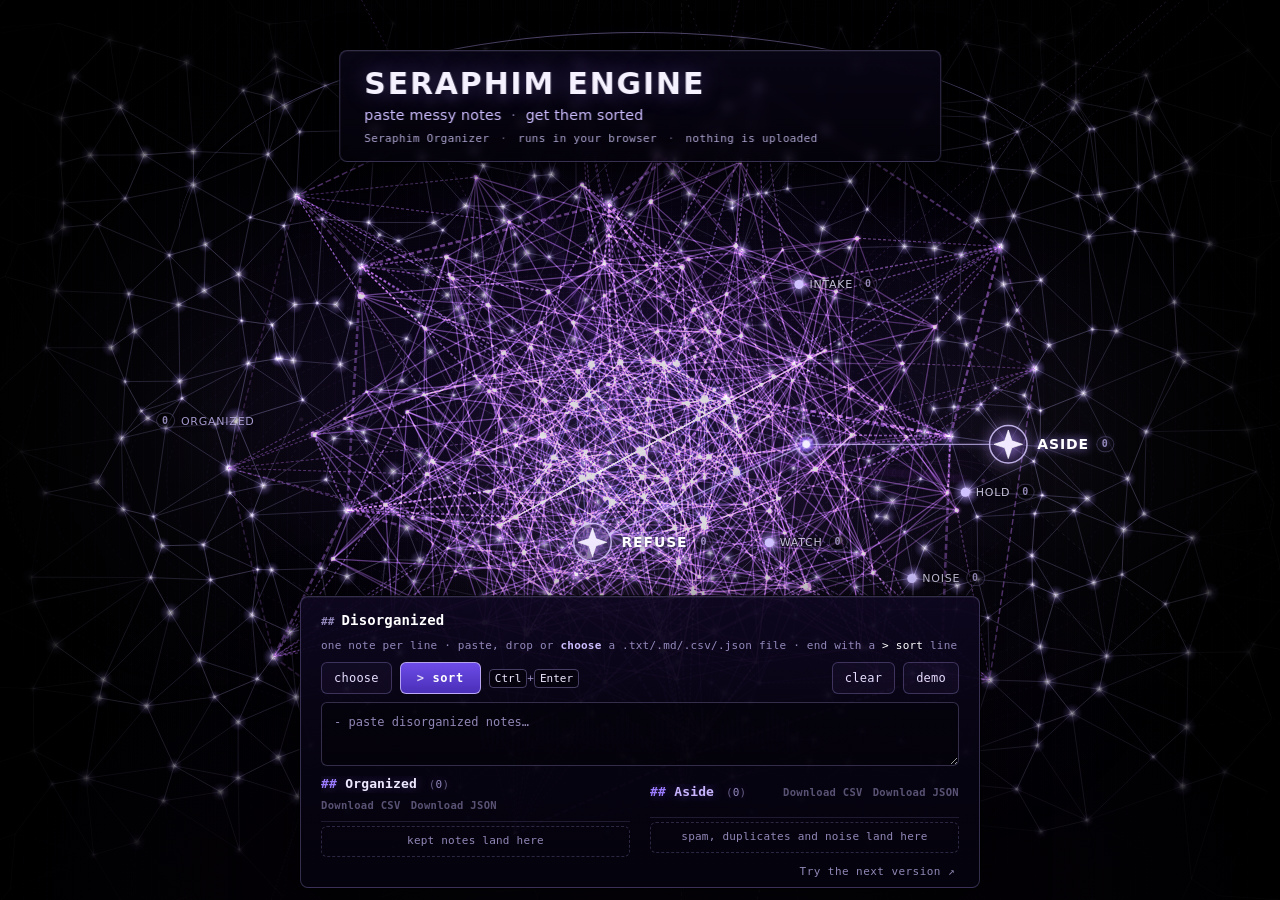
==== docs/index.html @ 05957a4a "refine: file picker reachable by keyboard (Tab lands on 'choose' first) An older rule (input[type=fi" ====
<!DOCTYPE html>
<html lang="en">
<head>
<meta charset="utf-8"/>
<meta name="viewport" content="width=device-width, initial-scale=1, viewport-fit=cover"/>
<meta name="color-scheme" content="dark"/>
<meta name="description" content="Seraphim Organizer: paste disorganized notes and the Seraphim Engine sorts them in your browser. Real notes go to Organized; spam, duplicates and noise are set aside. Nothing is uploaded."/>
<meta name="theme-color" content="#000000"/>
<meta name="apple-mobile-web-app-capable" content="yes"/>
<meta name="apple-mobile-web-app-status-bar-style" content="black-translucent"/>
<meta property="og:title" content="Seraphim Organizer · Seraphim Engine"/>
<meta property="og:description" content="Disorganized in. Organized out. Runs in your browser; nothing is uploaded."/>
<meta property="og:type" content="website"/>
<meta property="og:url" content="https://snowphamtom.github.io/seraphim-organizer/"/>
<meta name="twitter:card" content="summary_large_image"/>
<link rel="icon" type="image/svg+xml" href="data:image/svg+xml,%3Csvg xmlns='http://www.w3.org/2000/svg' viewBox='0 0 64 64'%3E%3Crect width='64' height='64' fill='%23000'/%3E%3Cpolygon points='32,6 58,20 58,44 32,58 6,44 6,20' fill='none' stroke='%239b7bff' stroke-width='2.2'/%3E%3Ccircle cx='32' cy='32' r='7' fill='none' stroke='%23cdbdff' stroke-width='2'/%3E%3C/svg%3E"/>
<title>Seraphim Organizer</title>
<!-- aesthetic.css is intentionally not linked: the Seraphim Engine styles are inline below (restored from cb20c8a). -->
<style>
*{box-sizing:border-box;margin:0;padding:0}
:root{
  /* holoPalette|bgWireRemoved|bgCityGlint|hudSortAnalyze|hybridBridge|gyroHarmony|terrainWarp|fgContrast|chimeraUltimate|customProcedural|uploadSortedDesk|uploadSortFX|publicOrganizeLabels|dumpToContent|cameraCleanChrome|markdownDesk|markdownMaster|motionIntricateFast|hybridEngineTrio|masterpieceFlow|balancePolish|bgSealCenterLock|refinePolish2|beyondAIMaster|omnidiscipline|simkinsAI|excessPrune|stripToBones|tunnelGridBg|tunnelAsSent|gatherThenSort|fourAssetCanon|hexCoreGyroSeal|dodeca3DSphere|layerPerspectiveSync|sameVectors|boxSphereVents|latticeCage|purpleOnly|holoOpacity3D|holoDepth|holoVibrant|impressShowpiece|speedDetail|voxelCubeRotate|tripleBeamInCore|tunnelInvertWB|hexCoreAsSent|cyberNatureFormat|magpieWorkFormat|magpieImpressSupersede|innerNodePlexus|nodesWiredSeal|nodeNetLattice|mergePolish: Magpie WORK dense data instrument — seal/rings/streams/rail/spectrum; no forest */
  --void:#000;--ink:#e8e6f8;--mute:#9e8ac0;
  --admit:#7e56c2;--release:#9f64c6;--mint:#ad90e0;
  --cyan:#7e56c2;--mag:#8b3dbf;--warn:#a478f0;
  --glass:rgba(6,4,18,0.42);--line:rgba(126,86,194,0.28);
  --blur:18px;--safe-b:env(safe-area-inset-bottom,0px);
  --safe-t:env(safe-area-inset-top,0px);
  --holo-wash:linear-gradient(135deg,rgba(126,86,194,0.07),rgba(56,38,184,0.05),rgba(139,61,191,0.07));
  /* layerPerspectiveSync φ TEMPO family — T=2π/base(0.68); durations = φ^k · T or 1/(base·φ^k) */
  --T:9.24s;
  --Tphi:14.95s;
  --Tphi2:24.19s;
  --Tinvphi:5.71s;
  --Tmicro:0.908s;
  --Tchip:0.561s;

}
html,body{height:100%;height:100dvh;background:var(--void);color:var(--ink);
  font-family:ui-sans-serif,system-ui,-apple-system,"Segoe UI",sans-serif;overflow:hidden;
  overscroll-behavior:none;-webkit-text-size-adjust:100%}
button,input,textarea,select{font:inherit;color:inherit}
#fx{position:fixed;inset:0;width:100vw;height:100vh;height:100dvh;display:block;z-index:1;
  cursor:grab;touch-action:none;background:transparent;-webkit-user-select:none;user-select:none}
#fx.grabbing{cursor:grabbing}

/* —— sparse floating instruments —— */
#top{position:fixed;top:max(10px,var(--safe-t));left:50%;transform:translateX(-50%);z-index:10;
  display:flex;align-items:center;gap:.5rem;padding:.2rem .65rem;flex-wrap:wrap;justify-content:center;
  width:min(780px,calc(100vw - 20px));
  background:var(--holo-wash),var(--glass);backdrop-filter:blur(var(--blur));-webkit-backdrop-filter:blur(var(--blur));
  border:1px solid var(--line);border-radius:999px;
  box-shadow:0 0 24px rgba(137,86,224,0.07),0 0 32px rgba(139,61,191,0.05),inset 0 1px 0 rgba(255,255,255,0.04);pointer-events:none}
#top .title{font-size:.58rem;letter-spacing:.14em;font-weight:700;
  text-shadow:0 0 10px rgba(139,61,191,.32),0 0 14px rgba(126,86,194,.22),0 0 18px rgba(56,38,184,.12)}
.metrics{display:flex;gap:.4rem;font-size:.5rem;font-family:ui-monospace,Menlo,monospace;color:rgba(158,138,192,.78);letter-spacing:.02em}
.metrics b{color:rgba(232,238,248,.88);font-weight:600}
.metrics .a b{color:var(--admit)}.metrics .r b{color:var(--release)}
.metrics .on b{color:var(--admit)}.metrics .off b{color:var(--mag)}
.chip{font-size:.4rem;letter-spacing:.08em;padding:.08rem .28rem;border-radius:999px;
  border:1px solid rgba(137,86,224,.22);color:rgba(137,86,224,.72);background:rgba(0,0,0,.2)}
.chip.law{border-color:rgba(126,86,194,.35);color:var(--admit);letter-spacing:.05em;font-family:ui-monospace,monospace}

/* one-shot intro chip under header — never covers hex */
#introChip{position:fixed;top:46px;left:50%;transform:translateX(-50%);z-index:12;
  display:none;align-items:center;gap:.4rem;padding:.16rem .48rem;
  background:rgba(8,4,20,.55);border:1px solid rgba(126,86,194,.22);border-radius:999px;
  backdrop-filter:blur(12px);-webkit-backdrop-filter:blur(12px);
  font-size:.5rem;color:rgba(233,221,255,.78);box-shadow:0 4px 16px rgba(0,0,0,.3);
  white-space:nowrap;max-width:calc(100vw - 24px);opacity:0;transition:opacity .5s ease}
#introChip.show{display:inline-flex;opacity:1}
#introChip.ghost{opacity:.35;pointer-events:none}
#introChip.fadeout{opacity:0}
#introChip b.c{color:var(--admit)}#introChip b.r{color:var(--release)}
#introChip button{appearance:none;background:rgba(0,0,0,.35);border:1px solid rgba(169,120,255,.35);
  color:#e2d1ff;padding:.12rem .4rem;border-radius:999px;cursor:pointer;font-size:.5rem;pointer-events:auto}
#introChip button:hover{border-color:#be99ff}

/* collapsed intake */
#intake{position:fixed;left:12px;top:max(52px,calc(var(--safe-t) + 42px));z-index:10;width:min(220px,32vw);
  display:flex;flex-direction:column;gap:.22rem;padding:.32rem .38rem;
  background:rgba(6,4,18,0.28);backdrop-filter:blur(14px);-webkit-backdrop-filter:blur(14px);
  border:1px solid rgba(137,86,224,0.14);border-radius:10px;
  box-shadow:0 0 16px rgba(137,86,224,0.03),inset 0 1px 0 rgba(255,255,255,0.02)}
#intake .sec-h{font-size:.48rem;letter-spacing:.14em;font-weight:700;color:#bfa8e8;margin-bottom:.1rem;
  display:flex;align-items:center;justify-content:space-between}
.row{display:flex;flex-wrap:wrap;gap:.22rem;align-items:center}
button,.filebtn{appearance:none;background:rgba(8,6,22,0.42);border:1px solid rgba(169,120,255,.22);
  color:rgba(226,209,255,.85);padding:.22rem .38rem;border-radius:6px;cursor:pointer;font-size:.5rem;letter-spacing:.02em}
button:hover,.filebtn:hover{border-color:#be99ff;box-shadow:0 0 10px rgba(157,100,255,.22)}
button.primary{border-color:rgba(126,86,194,.55);color:#f0e8ff;box-shadow:0 0 12px rgba(126,86,194,.12)}
button.primary:hover{border-color:rgba(126,86,194,.75);box-shadow:0 0 14px rgba(126,86,194,.22)}
#demoStory.ghost-chip{border-color:rgba(255,255,255,.1);color:rgba(178,160,210,.55);background:rgba(0,0,0,.2);font-size:.44rem;padding:.14rem .3rem;letter-spacing:.02em;opacity:.75}
button.ghost{border-color:rgba(255,255,255,.14);color:#9b88bb}
button.on{border-color:rgba(126,86,194,.7);color:var(--admit);box-shadow:0 0 10px rgba(126,86,194,.2)}
button:disabled{opacity:.3;cursor:not-allowed;box-shadow:none}
input[type=file]{display:none}
.filebtn{display:inline-flex;align-items:center}
textarea{width:100%;min-height:3.6em;max-height:3.6em;height:3.6em;overflow:auto;resize:none;
  background:rgba(0,0,0,0.45);border:1px solid rgba(124,80,200,0.28);color:#eef;border-radius:6px;
  padding:.28rem .34rem;font:0.52rem/1.35 ui-monospace,Menlo,monospace}
textarea:focus{outline:none;border-color:rgba(126,86,194,.5)}
select{appearance:none;background:rgba(8,6,22,0.5);border:1px solid rgba(169,120,255,.32);
  color:#e2d1ff;padding:.22rem .36rem;border-radius:6px;font-size:.5rem;cursor:pointer;max-width:100%}
.hint{font-size:.46rem;color:#8e7ab0;margin-top:.06rem}
#dropzone.drag{border-color:var(--admit)!important;box-shadow:0 0 16px rgba(126,86,194,.28)}
#moreWrap{position:relative}
#morePanel{display:none;position:absolute;left:0;top:calc(100% + 4px);z-index:20;
  min-width:160px;padding:.35rem;border-radius:8px;
  background:rgba(6,4,18,.94);border:1px solid rgba(157,100,255,.28);
  box-shadow:0 10px 28px rgba(0,0,0,.55);flex-direction:column;gap:.22rem}
#morePanel.open{display:flex}
#morePanel button,#morePanel .filebtn{width:100%;justify-content:flex-start;text-align:left}

#navhint{position:fixed;right:12px;top:52px;z-index:10;pointer-events:none;
  font-size:.5rem;color:rgba(186,160,230,0.82);font-family:ui-monospace,monospace;
  letter-spacing:.03em;text-align:right;line-height:1.45;text-shadow:0 0 8px rgba(0,0,0,.95)}
#navhint button{pointer-events:auto;margin-left:.25rem;padding:.12rem .3rem;font-size:.44rem}

/* log — high contrast */
#log{position:fixed;left:14px;bottom:max(18px,calc(var(--safe-b) + 14px));z-index:10;
  width:min(300px,30vw);max-height:min(15vh,150px);
  overflow:auto;font-family:ui-monospace,Menlo,monospace;font-size:.56rem;line-height:1.55;
  padding:.42rem .5rem .5rem;border-radius:12px;background:rgba(6,4,18,0.72);
  border:1px solid rgba(157,100,255,0.22);backdrop-filter:blur(var(--blur));-webkit-backdrop-filter:blur(var(--blur));
  box-shadow:0 0 28px rgba(137,86,224,0.05),inset 0 1px 0 rgba(255,255,255,0.04);
  mask-image:linear-gradient(180deg,transparent 0%,#000 12%,#000 100%);
  -webkit-mask-image:linear-gradient(180deg,transparent 0%,#000 12%,#000 100%);
  scrollbar-width:thin;scrollbar-color:rgba(137,86,224,.28) transparent;opacity:.95}
#log::-webkit-scrollbar{width:4px}#log::-webkit-scrollbar-thumb{background:rgba(137,86,224,.28);border-radius:4px}
#log .ev{display:grid;grid-template-columns:48px 88px 1fr;gap:.26rem;padding:.1rem .14rem;
  border-radius:5px;cursor:pointer;color:rgba(232,238,248,.72);transition:background .15s,color .15s}
#log .ev:hover,#log .ev.focus{background:rgba(137,86,224,.1);color:#e8e6f8;
  box-shadow:inset 2px 0 0 rgba(137,86,224,.5)}
#log .ev .t{color:rgba(142,122,176,.45);font-size:.9em}#log .ev .d.a{color:#8956e0;font-weight:700;letter-spacing:.03em}
#log .ev .d.r{color:#9f64c6;font-weight:700;letter-spacing:.03em}
#log .ev .title{overflow:hidden;text-overflow:ellipsis;white-space:nowrap;color:#e8e6f8}

#tip{position:fixed;z-index:30;pointer-events:none;display:none;max-width:280px;
  background:rgba(6,4,18,.9);border:1px solid rgba(126,86,194,.42);border-radius:10px;
  padding:.48rem .58rem;font-size:.58rem;line-height:1.4;
  box-shadow:0 10px 36px rgba(0,0,0,.62),0 0 24px rgba(126,86,194,.08);
  backdrop-filter:blur(14px);-webkit-backdrop-filter:blur(14px)}
#tip b{display:block;margin-bottom:.12rem;letter-spacing:.1em;font-size:.52rem;font-weight:800}
#tip.admit{border-color:rgba(126,86,194,.5)}#tip.refuse{border-color:rgba(159,100,198,.45)}
#tip.admit b{color:var(--admit)}#tip.refuse b{color:var(--release)}
#tip .whisper{opacity:.78;font-style:italic;font-size:.55rem;color:#cebee8}
#tip .gate{opacity:.62;margin-top:.22rem;font-size:.48rem;font-family:ui-monospace,Menlo,monospace;color:#9b88bb}

#cheat{position:fixed;inset:0;z-index:50;display:none;align-items:center;justify-content:center;
  background:rgba(0,0,0,.55);backdrop-filter:blur(6px)}
#cheat.open{display:flex}
#cheat .card{width:min(540px,92vw);padding:1.35rem 1.45rem;border-radius:16px;
  background:rgba(8,4,20,.96);border:1px solid rgba(137,86,224,.4);
  font-size:.78rem;line-height:1.7;color:#ece6fa;
  box-shadow:0 16px 48px rgba(0,0,0,.55),0 0 32px rgba(137,86,224,.1)}
#cheat h3{font-size:.88rem;letter-spacing:.16em;margin-bottom:.75rem;color:var(--cyan)}
#cheat kbd{display:inline-block;min-width:1.6em;padding:.12rem .4rem;margin-right:.22rem;
  border:1px solid rgba(157,100,255,.4);border-radius:5px;font-family:ui-monospace,monospace;
  font-size:.7rem;background:rgba(0,0,0,.5);text-align:center;color:#e8f4ff}
#cheat .close{float:right;font-size:1.1rem;line-height:1;width:2.1rem;height:2.1rem;
  background:rgba(0,0,0,.4);border:1px solid rgba(157,100,255,.35);border-radius:8px;
  color:#e8f4ff;cursor:pointer;display:inline-flex;align-items:center;justify-content:center}
#cheat .close:hover{border-color:var(--cyan);box-shadow:0 0 12px rgba(137,86,224,.3)}
#cheat .legend{margin-top:.65rem;padding-top:.55rem;border-top:1px solid rgba(157,100,255,.15);
  display:flex;gap:.8rem;flex-wrap:wrap;align-items:center;font-size:.72rem}
#cheat .sw{display:inline-block;width:10px;height:10px;border-radius:2px;margin-right:.28rem;vertical-align:middle}

/* legend with swatches ~12px */
#sub{position:fixed;bottom:max(16px,calc(var(--safe-b) + 12px));right:14px;z-index:10;
  font-size:12px;color:#cabbe4;
  font-family:ui-sans-serif,system-ui,sans-serif;text-align:right;line-height:1.5;max-width:280px;
  pointer-events:none;opacity:.95;text-shadow:0 0 10px rgba(0,0,0,.95)}
#sub .sw{display:inline-block;width:9px;height:9px;border-radius:2px;margin:0 .28rem 0 .1rem;vertical-align:middle;
  box-shadow:0 0 6px currentColor}
#sub .sw.c{background:#7e56c2;color:#7e56c2}#sub .sw.r{background:#9f64c6;color:#9f64c6}

/* LENS SPLIT — mobile ≤480 / mid ≤900 / desktop ≥1100 */
@media (min-width:1101px){
  #intake{width:min(220px,22vw);left:12px;top:max(52px,calc(var(--safe-t) + 42px));
    bottom:auto;max-height:none}
  #log{left:14px;bottom:max(18px,calc(var(--safe-b) + 14px));width:min(300px,30vw);
    max-height:min(18vh,180px)}
  #top{pointer-events:none}
  #log .ev:hover{background:rgba(137,86,224,.12)}
}
@media (max-width:900px){
  #top{width:calc(100vw - 12px);top:max(4px,var(--safe-t));gap:.22rem;padding:.1rem .36rem;pointer-events:none;
    backdrop-filter:blur(18px);-webkit-backdrop-filter:blur(18px);border-color:rgba(157,100,255,.14)}
  #top .title{font-size:.46rem;letter-spacing:.1em}
  .metrics{gap:.16rem;font-size:.4rem}
  .chip{font-size:.36rem;padding:.06rem .22rem;opacity:.7}
  .chip.law{display:none}
  #introChip{top:max(36px,calc(var(--safe-t) + 28px));left:50%;transform:translateX(-50%);right:auto;bottom:auto;
    font-size:.38rem;padding:.08rem .28rem;white-space:nowrap;max-width:calc(100vw - 24px);
    z-index:15;gap:.25rem;border-color:rgba(126,86,194,.16);background:rgba(8,4,20,.42)}
  #introChip button{min-height:26px;padding:.06rem .28rem;font-size:.4rem}
  #navhint{display:none !important}
  #sub{display:none}
  /* mid: stack below hex — log above intake; orbit mid=#fx ≥55% */
  #log{position:fixed;left:8px;right:8px;width:auto !important;top:auto !important;
    bottom:calc(22vh + var(--safe-b) + 14px) !important;
    max-height:10vh !important;z-index:12;mask-image:none;-webkit-mask-image:none;
    padding:.2rem .28rem;font-size:.44rem;line-height:1.3;opacity:.82;
    border-color:rgba(157,100,255,.14);background:rgba(6,4,18,0.55);
    backdrop-filter:blur(16px);-webkit-backdrop-filter:blur(16px)}
  #log .ev{grid-template-columns:36px 68px 1fr;gap:.12rem;padding:.06rem .08rem;min-height:28px}
  #intake{position:fixed;left:8px;right:8px;top:auto !important;
    bottom:calc(var(--safe-b) + 8px) !important;
    width:auto !important;max-width:none;padding:.2rem .28rem;z-index:12;
    max-height:22vh;overflow:auto;
    border-color:rgba(137,86,224,0.12);background:rgba(6,4,18,0.32);
    backdrop-filter:blur(16px);-webkit-backdrop-filter:blur(16px)}
  #intake .sec-h{font-size:.38rem;margin-bottom:0;letter-spacing:.1em;opacity:.55}
  #intake .sec-h > span{display:none} /* drop duplicate INTAKE header on mobile */
  #intake .row{gap:.22rem;flex-wrap:nowrap}
  #intake .filebtn,#intake button.primary{
    min-height:40px;min-width:44px;padding:.32rem .55rem;font-size:.52rem;border-radius:9px}
  #intake button.ghost,#intake #btnMore{
    min-height:40px;min-width:40px;padding:.28rem .4rem;font-size:.48rem;border-radius:9px}
  #intake select,#demoStory{
    min-height:32px;font-size:.44rem;padding:.18rem .28rem;max-width:38%;
    border-color:rgba(255,255,255,.1);color:rgba(178,160,210,.55);background:rgba(0,0,0,.18);opacity:.75}
  #intake textarea{display:none;min-height:2em;max-height:2em;height:2em;font-size:.46rem;padding:.14rem .24rem}
  #intake.expanded textarea{display:block}
  #intake .mob-hide-clear{display:none !important} /* Clear lives under ··· on mobile */
  #morePanel{bottom:calc(100% + 4px);top:auto}
  #tip{max-width:min(260px,88vw)}
}
@media (max-width:480px){
  /* chrome: title + one metric; hide/shrink OFFLINE */
  .chip:not(.law){display:none} /* hide OFFLINE chip */
  .metrics span:nth-child(n+2){display:none} /* keep only n */
  #intake{left:8px;right:8px;bottom:calc(var(--safe-b) + 6px) !important;max-height:22vh;padding:.16rem .22rem}
  #intake .filebtn,#intake button.primary{min-height:40px;min-width:44px}
  #intake #btnMore{min-height:40px;min-width:36px}
  #intake textarea{min-height:1.8em;max-height:1.8em;height:1.8em}
  #log{bottom:calc(22vh + var(--safe-b) + 10px) !important;max-height:9vh !important;font-size:.42rem;
    padding:.14rem .22rem}
  #log .ev{min-height:26px;grid-template-columns:32px 64px 1fr}
  #introChip{font-size:.34rem;padding:.06rem .22rem;top:max(30px,calc(var(--safe-t) + 22px));
    max-width:calc(100vw - 32px);opacity:.5}
  #introChip.show{opacity:.55}
  #top .title{font-size:.42rem;letter-spacing:.1em}
}
@media (prefers-reduced-motion:reduce){
  #introChip{transition:none}
}

/* —— beyondHuman: dissolve form chrome; pure orbit first paint —— */
#introChip{display:none !important} /* kill help-desk toast */
#top .whisper{font-size:.42rem;letter-spacing:.22em;font-weight:400;color:rgba(182,160,220,.38);
  text-transform:lowercase;margin-left:.15rem;pointer-events:none}
#top .chip:not(.law){opacity:.35}
#top .metrics{opacity:.42}
#navhint,#sub{opacity:0;pointer-events:none;transition:opacity .6s ease}
body.reveal-chrome #navhint,body.reveal-chrome #sub{opacity:.7;pointer-events:auto}
#log{opacity:.16;transition:opacity .5s ease} /* excessPrune */
body.reveal-chrome #log, #log:hover{opacity:.55}
/* intake: collapsed to a single glyph — no Drop/Sort/Clear/Demo/textarea until revealed */
#intake{
  background:transparent !important;border:none !important;box-shadow:none !important;
  backdrop-filter:none !important;-webkit-backdrop-filter:none !important;
  padding:.1rem !important;width:auto !important;gap:0 !important;
}
#intake .sec-h{margin:0;opacity:.35;letter-spacing:.2em}
#intake .sec-h > span{display:none !important} /* never show INTAKE word */
#intake #btnMore{
  min-width:36px;min-height:36px;padding:.2rem .35rem;font-size:.7rem;letter-spacing:.3em;
  border-color:rgba(169,120,255,.12);color:rgba(202,180,240,.35);background:rgba(0,0,0,.15);
  border-radius:999px;
}
#intake #btnMore:hover{color:rgba(220,200,255,.7);border-color:rgba(169,120,255,.35)}
#intake .row, #intake select, #intake textarea, #intake .filebtn, #intake button.primary,
#intake button.ghost.mob-hide-clear, #intake #clear, #intake #demoStory, #intake .ghost-chip{
  display:none !important;
}
#intake.revealed{
  background:rgba(6,4,18,0.42) !important;border:1px solid rgba(137,86,224,0.14) !important;
  box-shadow:0 0 16px rgba(137,86,224,0.04) !important;
  backdrop-filter:blur(14px) !important;-webkit-backdrop-filter:blur(14px) !important;
  padding:.32rem .38rem !important;width:min(240px,36vw) !important;gap:.22rem !important;
}
#intake.revealed .row, #intake.revealed select, #intake.revealed textarea,
#intake.revealed .filebtn, #intake.revealed button.primary, #intake.revealed #clear,
#intake.revealed #demoStory, #intake.revealed .ghost-chip{display:initial !important}
#intake.revealed .row{display:flex !important}
#intake.revealed .sec-h > span{display:none !important}
#morePanel{display:none}
#intake.revealed #morePanel.open{display:flex}
@media (max-width:900px){
  #intake{left:auto;right:10px;bottom:calc(var(--safe-b) + 10px) !important;top:auto !important;
    max-height:none;width:auto !important;padding:.1rem !important}
  #intake.revealed{left:8px;right:8px;width:auto !important;max-height:42vh;overflow:auto;
    padding:.28rem .34rem !important}
  #intake.revealed .row{display:flex !important;flex-wrap:wrap}
  #intake.revealed textarea{display:block !important}
  #intake.revealed .mob-hide-clear{display:none !important}
  #log{opacity:.12;max-height:8vh !important} /* excessPrune */
  #top .whisper{font-size:.34rem;letter-spacing:.16em}
  #top .metrics span:nth-child(n+2){display:none}
  .chip:not(.law){display:none}
}
@media (max-width:480px){
  #top .whisper{display:inline}
  #intake #btnMore{min-width:40px;min-height:40px;opacity:.45}
}


/* beyondHuman LOCK — last word over media queries */
#introChip{display:none!important}
#intake:not(.revealed) .row,
#intake:not(.revealed) select,
#intake:not(.revealed) textarea,
#intake:not(.revealed) .filebtn,
#intake:not(.revealed) button.primary,
#intake:not(.revealed) #clear,
#intake:not(.revealed) #demoStory,
#intake:not(.revealed) .ghost-chip,
#intake:not(.revealed) .mob-hide-clear{display:none!important;height:0!important;overflow:hidden!important;opacity:0!important;pointer-events:none!important}
#intake:not(.revealed){width:auto!important;max-width:52px!important;min-height:0!important;max-height:52px!important;
  background:transparent!important;border:none!important;box-shadow:none!important;padding:.08rem!important}
#intake:not(.revealed) .sec-h{justify-content:center}
#navhint{display:none!important}
body:not(.reveal-chrome) #sub{opacity:0!important;pointer-events:none!important}


/* fourAssetCanon|tunnelInvertWB|bgSealCenterLock|stripToBones
   Background: BLACK void + WHITE spheres (tunnel GIF inverted).
   Layer order: tunnel → iso → beam → hex-core → canvas */
#bgField{
  position:fixed;inset:0;z-index:0;pointer-events:none;overflow:hidden;
  background:#000;
  --seal-x:50%;
  --seal-y:42%;
}
#bgField .assetLayer{
  position:absolute;inset:0;overflow:hidden;
}
#bgField .assetLayer .plane{
  position:absolute;
  left:var(--seal-x); top:var(--seal-y);
  transform:translate(-50%,-50%);
  transform-origin:50% 50%;
}
#bgField .assetLayer img{
  display:block;width:100%;height:100%;
  object-fit:cover;object-position:50% 50%;
}
#bgField .assetLayer img.still{display:none}
/* 1 tunnel — invert light→black, black dots→white spheres */
#bgField .tunnelGrid{z-index:0}
#bgField .tunnelGrid .plane{
  width:max(220vw,220vh); height:max(220vw,220vh);
  opacity:1;
  filter:invert(1);
}
/* 2 iso — screen on black so wireframe reads white/iridescent */
#bgField .isoTunnel{z-index:1}
#bgField .isoTunnel .plane{
  /* layerPerspectiveSync: recessed into tunnel VP — smaller/fainter at hub */
  width:min(78vmin,600px); height:min(78vmin,600px);
  opacity:var(--iso-op,0.40);
  mix-blend-mode:screen;
  transform:translate(-50%,-50%) scale(var(--iso-scale,0.88));
  filter:blur(0.35px);
}
/* beam rain moved into hexCore trio */
/* 4 hex core + tripleBeamInCore */
#bgField .hexCore{z-index:3}
#bgField .hexCore .plane.coreMain{ position:absolute; inset:0; width:100%; height:100%; opacity:1; }

@media (max-width:900px){
  #bgField .isoTunnel .plane{opacity:var(--iso-op,0.32); width:min(72vmin,480px); height:min(72vmin,480px)}
  #bgField .hexCore .plane{width:min(64vmin,480px); height:min(64vmin,480px)}
}
@media (prefers-reduced-motion:reduce){
  #bgField .assetLayer img.anim{display:none}
  #bgField .assetLayer img.still{display:block}
}








/* tripleBeamInCore|funnelAttach|cutBlackBg — beams on hex funnel axes; keyed WebP (black→alpha) */
#bgField .hexCore{position:absolute;inset:0;z-index:3;overflow:visible}
#bgField .hexCore .plane.coreMain{
  position:absolute;
  left:var(--seal-x); top:var(--seal-y);
  width:min(72vmin,640px); height:min(72vmin,640px);
  transform:translate(-50%,-50%);
  opacity:1;
}
#bgField .hexCore .plane.coreMain picture,
#bgField .hexCore .plane.coreMain img{
  display:block;width:100%;height:100%;object-fit:contain;object-position:center;
}
#bgField .hexCore .gyroRig .beamTrio{
  position:absolute;
  left:50%; top:50%;
  width:100%; height:100%;
  transform:translate(-50%,-50%);
  pointer-events:none;
  z-index:4;
}
#bgField .hexCore .beamTrio .b{
  position:absolute;
  width:34%; height:42%;
  transform:translate(-50%,-50%);
  opacity:0.95;
}
#bgField .hexCore .beamTrio .b picture,
#bgField .hexCore .beamTrio .b img{
  display:block;width:100%;height:100%;object-fit:contain;object-position:center;
}
/* sameVectors: beams on shared 120° seal rays (JS syncBeamTrioRays overrides left/top/rotate) */
#bgField .hexCore .beamTrio .b1{ left:var(--ray0-x,28%); top:var(--ray0-y,30%); transform:translate(-50%,-50%) rotate(var(--ray0-r,-38deg)); }
#bgField .hexCore .beamTrio .b2{ left:var(--ray1-x,72%); top:var(--ray1-y,30%); transform:translate(-50%,-50%) rotate(var(--ray1-r,38deg)); }
#bgField .hexCore .beamTrio .b3{ left:var(--ray2-x,50%); top:var(--ray2-y,76%); transform:translate(-50%,-50%) rotate(var(--ray2-r,180deg)); }
#bgField .isoTunnel .plane picture,
#bgField .isoTunnel .plane img{ display:block;width:100%;height:100%;object-fit:cover; }
@media (max-width:900px){
  #bgField .hexCore .plane.coreMain,
  #bgField .hexCore .beamTrio{ width:min(64vmin,480px); height:min(64vmin,480px); }
  #bgField .hexCore .beamTrio .b{ width:32%; height:40%; }
}
@media (prefers-reduced-motion:reduce){
  #bgField .hexCore .beamTrio .b .anim,
  #bgField .hexCore .plane.coreMain .anim{display:none!important}
  #bgField .hexCore .beamTrio .b .still,
  #bgField .hexCore .plane.coreMain .still{display:block!important}
}


/* voxelCubeRotate|cutBlackBg — keyed voxel cube, CSS 3D rotate in hex-core center */
#bgField .hexCore .gyroRig .voxelSpin{
  position:absolute;
  left:50%; top:50%;
  width:min(28vmin,240px); height:min(26vmin,220px);
  transform:translate(-50%,-50%);
  transform-style:preserve-3d;
  perspective:600px;
  z-index:5;
  pointer-events:none;
}
#bgField .hexCore .voxelSpin .spin{
  width:100%; height:100%;
  /* layerPerspectiveSync: no fight with canvas ω — very slow φ drift only */
  animation:voxelPhiDrift var(--Tphi2,24.19s) linear infinite;
  transform-style:preserve-3d;
}
#bgField .hexCore .voxelSpin picture,
#bgField .hexCore .voxelSpin img{
  display:block;width:100%;height:100%;object-fit:contain;
  filter:drop-shadow(0 0 12px rgba(169,120,255,.25));
}
#bgField .hexCore .voxelSpin img.still{display:none}
@keyframes voxelPhiDrift{
  from{transform:rotateY(0deg) rotateX(8deg)}
  to{transform:rotateY(360deg) rotateX(8deg)}
}
@media (max-width:900px){
  #bgField .hexCore .voxelSpin{ width:min(24vmin,180px); height:min(22vmin,160px); }
}
@media (prefers-reduced-motion:reduce){
  #bgField .hexCore .voxelSpin .spin{animation:none}
  #bgField .hexCore .voxelSpin img.anim{display:none}
  #bgField .hexCore .voxelSpin img.still{display:block}
}



/* hexCoreGyroSeal — replace wire dodeca with keyed hex-core GIF; omni gyro from seal center */
#bgField .hexCore{
  position:absolute;inset:0;z-index:3;overflow:visible;
  perspective:900px;
  perspective-origin:var(--seal-x) var(--seal-y);
}
#bgField .hexCore .gyroRig{
  position:absolute;
  left:var(--seal-x); top:var(--seal-y);
  width:min(78vmin,680px); height:min(78vmin,680px);
  transform:translate(-50%,-50%);
  transform-style:preserve-3d;
  transform-origin:50% 50%;
  animation:hexOmniGyro 18s linear infinite; /* constant ω */
}
#bgField .hexCore .plane.coreMain{
  position:absolute; inset:0;
  width:100%; height:100%;
  left:auto; top:auto;
  transform:none;
  opacity:1;
}
#bgField .hexCore .plane.coreMain picture,
#bgField .hexCore .plane.coreMain img{
  display:block;width:100%;height:100%;object-fit:contain;object-position:center;
}
/* child layers ride the same gyro rig */
#bgField .hexCore .beamTrio,
#bgField .hexCore .voxelSpin{
  left:50%; top:50%;
  /* override seal var — now relative to gyroRig */
}
#bgField .hexCore .gyroRig .beamTrio{
  position:absolute; left:50%; top:50%;
  width:100%; height:100%;
  transform:translate(-50%,-50%);
  z-index:4;
}
#bgField .hexCore .gyroRig .voxelSpin{
  position:absolute; left:50%; top:50%;
  width:min(28vmin,240px); height:min(26vmin,220px);
  transform:translate(-50%,-50%);
  z-index:5;
}
@keyframes hexOmniGyro{
  /* yaw + pitch + roll family — constant rates (φ-ish ratios) */
  0%{ transform:translate(-50%,-50%) rotateY(0deg) rotateX(18deg) rotateZ(0deg); }
  100%{ transform:translate(-50%,-50%) rotateY(360deg) rotateX(378deg) rotateZ(222.5deg); }
}
@media (max-width:900px){
  #bgField .hexCore .gyroRig{ width:min(70vmin,520px); height:min(70vmin,520px); }
}
@media (prefers-reduced-motion:reduce){
  #bgField .hexCore .gyroRig{ animation:none; transform:translate(-50%,-50%) rotateX(12deg); }
}

/* dodeca3DSphere override — GIF off; no CSS gyro (canvas cam.gyro owns tumble) */
#bgField .hexCore .plane.coreMain{display:none!important;visibility:hidden!important;opacity:0!important;pointer-events:none!important}
#bgField .hexCore .gyroRig{animation:none!important}

/* layerPerspectiveSync — one VP organism: GIF layers ride --seal-x/--seal-y depth corridor.
   Smaller/fainter toward hub (tunnel VP); emerge toward viewer. Dodeca gyro owns ω. */
#bgField{
  --iso-scale:0.88; --iso-op:0.40; --beam-em:1; --voxel-em:0.78; --gif-breath:1;
  perspective:1100px;
  perspective-origin:var(--seal-x) var(--seal-y);
}
#bgField .hexCore .gyroRig{
  /* sameVectors: ride seal VP; micro scale breath only — no rotate inventing a second axis */
  transform:translate(-50%,-50%) scale(var(--gif-breath,1));
}
#bgField .hexCore .gyroRig .beamTrio{
  transform:translate(-50%,-50%) scale(var(--beam-em,1));
  opacity:0.78;
  filter:blur(0.2px);
}
#bgField .hexCore .gyroRig .beamTrio .b{ opacity:0.70; }
#bgField .hexCore .gyroRig .voxelSpin{
  transform:translate(-50%,-50%) scale(var(--voxel-em,0.78));
  opacity:0.68;
  filter:blur(0.25px);
  perspective:900px;
}
@media (max-width:900px){
  #bgField .hexCore .gyroRig .beamTrio{ opacity:0.62; }
  #bgField .hexCore .gyroRig .voxelSpin{ opacity:0.55; }
}


/* —— uploadSortedDesk: obvious upload + sorted figures trays —— */


/* markdownMaster — camera-grade markdown desk (no boxes, seal-first) */
/* stripToBones: desk shares seal origin — cyan Organized / magenta Aside, no stacked chrome */
#sortDesk{
  --fate-cyan:rgba(126,86,194,.22);
  --fate-mag:rgba(159,100,198,.20);
}
#sortDesk .tray.admit h3{text-shadow:0 0 12px var(--fate-cyan)}
#sortDesk .tray.release h3{text-shadow:0 0 12px var(--fate-mag)}

#sortDesk{
  position:fixed;z-index:12;left:50%;transform:translateX(-50%);
  bottom:max(12px,calc(var(--safe-b) + 10px));
  width:min(560px,92vw);
  display:flex;flex-direction:column;gap:.42rem;
  pointer-events:auto;
  font-family:ui-monospace,SFMono-Regular,Menlo,Consolas,monospace;
  font-size:.64rem;line-height:1.42;
  color:rgba(222,236,248,.94);
  background:transparent;border:none;box-shadow:none;
  text-shadow:0 1px 10px rgba(0,0,0,.75), 0 0 24px rgba(0,0,0,.35);
  /* soft readability veil without a window */
  padding:.55rem .65rem .5rem;
  border-radius:0;
  background:linear-gradient(180deg, rgba(4,6,14,.0) 0%, rgba(4,6,14,.55) 18%, rgba(4,6,14,.72) 100%); /* tunnelAsSent: soft scrim under desk only */
  -webkit-mask-image:linear-gradient(90deg, transparent 0%, #000 4%, #000 96%, transparent 100%);
  mask-image:linear-gradient(90deg, transparent 0%, #000 4%, #000 96%, transparent 100%);
}
#uploadBox{
  border:none!important;border-radius:0;background:transparent!important;
  backdrop-filter:none!important;-webkit-backdrop-filter:none!important;
  box-shadow:none!important;padding:0;outline:none;animation:none!important;filter:none!important;
}
#uploadBox.drag,#uploadBox:focus-within,#uploadBox.receiving,#uploadBox.sorting{
  border:none!important;box-shadow:none!important;background:transparent!important;filter:none!important;animation:none!important;
}
#uploadBox.sorting .uh b{color:#be99ff; text-shadow:0 0 12px rgba(137,86,224,.55)}
#uploadBox .uh{
  display:flex;align-items:baseline;gap:.5rem;margin:0 0 .12rem;
}
#uploadBox .uh b{
  font-size:.7rem;letter-spacing:.04em;text-transform:none;font-weight:650;
  color:rgba(242,248,255,.98);
}
#uploadBox .uh b::before{content:"## ";color:rgba(139,86,230,.8);font-weight:600;letter-spacing:.02em}
#uploadBox .uh span{font-size:.52rem;color:rgba(168,150,200,.4);letter-spacing:.06em}
#uploadBox .dropHint{
  text-align:left;padding:0 0 .18rem;color:rgba(186,170,215,.48);font-size:.56rem;
}
#uploadBox .dropHint em{color:rgba(160,120,230,.85);font-style:normal;font-weight:600}
#uploadBox .actions{
  display:flex;flex-wrap:wrap;gap:.55rem;align-items:center;justify-content:flex-start;margin:.08rem 0 .2rem;
}
#uploadBox .actions .filebtn,
#uploadBox .actions button,
#uploadBox .actions select{
  appearance:none;background:transparent!important;border:none!important;box-shadow:none!important;
  color:rgba(157,120,220,.78)!important;padding:0!important;min-height:auto!important;
  border-radius:0!important;font:inherit;font-size:.56rem;cursor:pointer;text-decoration:none;
  letter-spacing:.04em;
}
#uploadBox .actions .filebtn:hover,
#uploadBox .actions button:hover{color:rgba(220,200,255,.95)!important}
#uploadBox .actions #runSort{color:rgba(207,180,255,.95)!important;font-weight:700}
#uploadBox .actions #runSort::before{content:"> ";opacity:.65}
#uploadBox .actions #clearDesk,#uploadBox .actions .ghost-chip{color:rgba(166,150,195,.42)!important}
#uploadBox textarea{
  display:block!important;width:100%;margin:0;min-height:52px;max-height:18vh;resize:vertical;
  background:transparent;border:none;border-left:1.5px solid rgba(137,86,224,.28);
  border-radius:0;color:rgba(228,240,252,.92);padding:.12rem .5rem;
  font:inherit;font-size:.58rem;line-height:1.38;outline:none;
  caret-color:rgba(139,86,230,.9);
  scrollbar-width:none;
}
#uploadBox textarea::-webkit-scrollbar{display:none}
#uploadBox textarea::placeholder{color:rgba(148,130,180,.32)}
#uploadBox.sorting textarea{border-left-color:rgba(168,120,200,.45)}
#uploadBox .scanBar{display:none;height:1px;margin:.2rem 0 0;border-radius:0;
  background:linear-gradient(90deg,transparent,rgba(137,86,224,.7),rgba(159,100,198,.6),transparent);background-size:200% 100%}
#uploadBox.sorting .scanBar{display:block;animation:scanSweep var(--Tmicro,0.908s) linear infinite} /* φ: 1/(base·φ) */
#sortedFigures{
  display:grid;grid-template-columns:1fr 1fr;gap:.55rem 1.4rem;min-height:0;
}
#sortedFigures .tray{
  border:none;border-radius:0;padding:0;background:transparent;
  backdrop-filter:none;-webkit-backdrop-filter:none;
  max-height:18vh;overflow:auto;
  scrollbar-width:none; /* camera: no chrome scrollbars */
}
#sortedFigures .tray::-webkit-scrollbar{display:none}
#sortedFigures .tray h3{
  margin:0 0 .22rem;font-size:.68rem;letter-spacing:.04em;text-transform:none;
  font-weight:650;opacity:1;float:none;
}
#sortedFigures .tray.admit h3{color:rgba(162,120,234,.96);text-shadow:0 0 12px rgba(126,86,194,.22)}
#sortedFigures .tray.release h3{color:rgba(202,158,232,.96);text-shadow:0 0 12px rgba(159,100,198,.22)}
#sortedFigures .tray.admit h3::before{content:"## ";opacity:.8}
#sortedFigures .tray.release h3::before{content:"## ";opacity:.8}
#sortedFigures .tray .count{
  float:none;margin-left:.3rem;font-family:inherit;font-size:.82em;opacity:.5;font-weight:500;
}
#sortedFigures .tray .count::before{content:"(";opacity:.65}
#sortedFigures .tray .count::after{content:")";opacity:.65}
#sortedFigures .chips{display:block;clear:both}
#sortedFigures .chipFig{
  display:block;max-width:100%;padding:.04rem 0;border-radius:0;margin:0;
  font-size:.56rem;line-height:1.32;cursor:pointer;
  border:none;background:transparent;color:rgba(211,195,238,.78);
  white-space:nowrap;overflow:hidden;text-overflow:ellipsis;
  animation:mdLineIn var(--Tchip,0.561s) cubic-bezier(.2,.8,.2,1) both; /* φ: 1/(base·φ²) */
}
#sortedFigures .chipFig:nth-child(1){animation-delay:.02s}
#sortedFigures .chipFig:nth-child(2){animation-delay:.05s}
#sortedFigures .chipFig:nth-child(3){animation-delay:.08s}
#sortedFigures .chipFig:nth-child(4){animation-delay:.11s}
#sortedFigures .chipFig:nth-child(5){animation-delay:.14s}
#sortedFigures .chipFig:nth-child(6){animation-delay:.17s}
#sortedFigures .chipFig:nth-child(7){animation-delay:.2s}
#sortedFigures .chipFig:nth-child(8){animation-delay:.23s}
#sortedFigures .chipFig:nth-child(n+9){animation-delay:.28s}
@keyframes mdLineIn{
  0%{opacity:0;transform:translateY(4px);filter:blur(2px)}
  100%{opacity:1;transform:none;filter:none}
}
/* sortEngine — ink-line flight from desk → tray (FLIP via --flight-dx/dy) */
@keyframes chipFlightAdmit{
  0%{opacity:0;transform:translate(var(--flight-dx,0px),var(--flight-dy,10px)) scale(.94);filter:blur(1.6px);color:rgba(156,110,235,.95)}
  55%{opacity:.9;filter:blur(.2px)}
  100%{opacity:1;transform:none;filter:none}
}
@keyframes chipFlightRelease{
  0%{opacity:0;transform:translate(var(--flight-dx,0px),var(--flight-dy,10px)) scale(.94);filter:blur(1.6px);color:rgba(201,150,235,.92)}
  55%{opacity:.88;filter:blur(.2px)}
  100%{opacity:1;transform:none;filter:none}
}
#sortedFigures .chipFig.chipFlightAdmit{
  animation-name:chipFlightAdmit;
  animation-duration:var(--flight-dur,var(--Tchip,0.561s));
  animation-timing-function:cubic-bezier(.22,.78,.18,1);
  animation-fill-mode:both;
}
#sortedFigures .chipFig.chipFlightRelease{
  animation-name:chipFlightRelease;
  animation-duration:var(--flight-dur,var(--Tmicro,0.908s));
  animation-timing-function:cubic-bezier(.22,.78,.18,1);
  animation-fill-mode:both;
}
#sortedFigures .chipFig::before{content:"- ";color:rgba(168,150,200,.4)}
#sortedFigures .tray.admit .chipFig{color:rgba(214,198,242,.88)}
#sortedFigures .tray.release .chipFig{color:rgba(236,208,236,.88)}
#sortedFigures .tray.admit .chipFig,
#sortedFigures .tray.release .chipFig{border:none;background:transparent}
#sortedFigures .chipFig .k{font-size:.88em;opacity:.4;margin-right:.22rem}
#sortedFigures .chipFig .k::after{content:":"}
#sortedFigures .chipFig .ttl{overflow:hidden;text-overflow:ellipsis;white-space:nowrap;max-width:none}
#sortedFigures .chipFig:hover{color:#fff}
#sortedFigures .empty{
  font-size:.54rem;color:rgba(148,130,180,.32);padding:.08rem 0;font-style:italic;
}
#sortedFigures .empty::before{content:"_ ";opacity:.45}
#sortDesk .deskNote{display:none}
/* quiet competing chrome while desk is the story | refinePolish2 */
#top .whisper{opacity:.06!important} /* stripToBones */
#top .chip.law{opacity:.40}
#top .metrics{opacity:.24}
#log{opacity:.03!important;max-height:4.5vh!important} /* stripToBones */
#sub,#navhint{opacity:0!important;pointer-events:none!important}
@media (max-width:900px){
  #sortDesk{width:min(100vw - 10px, 560px);bottom:max(8px,calc(var(--safe-b) + 8px));padding:.4rem .45rem}
  #sortedFigures{grid-template-columns:1fr 1fr;gap:.35rem .7rem}
  #sortedFigures .tray{max-height:14vh}
}
@media (max-width:480px){
  #sortedFigures{grid-template-columns:1fr;max-height:30vh}
  #sortedFigures .tray{max-height:12vh}
  #sortDesk{background:linear-gradient(180deg, rgba(4,6,14,.15) 0%, rgba(4,6,14,.62) 100%)}
}
@media (prefers-reduced-motion:reduce){
  #sortedFigures .chipFig{animation:none}
  #sortedFigures .chipFig.chipFlightAdmit,
  #sortedFigures .chipFig.chipFlightRelease{animation:mdLineIn .48s ease both}
}

/* uploadSortFX — canvas stream kept; DOM box pulse removed for markdownMaster|motionIntricateFast */
@keyframes scanSweep{
  0%{background-position:100% 0}
  100%{background-position:-100% 0}
}


/* gatherThenSort — quiet phase whisper (public language; no S_H jargon) */
#phaseWhisper{
  align-self:center;
  min-height:.9rem;
  font-size:.46rem;letter-spacing:.32em;text-transform:lowercase;
  color:rgba(186,160,230,.48);
  opacity:0;transition:opacity .55s ease;
  pointer-events:none;white-space:nowrap;
  text-shadow:0 0 10px rgba(126,86,194,.18);
}
#phaseWhisper.on{opacity:1}
#phaseWhisper.sorting{color:rgba(198,160,220,.55);letter-spacing:.28em}

/* hide old collapsed intake glyph — desk replaces it */
#intake{display:none!important}


/* cyberNatureFormat — void + lilac/cyan/magenta/yellow/orange neon; NO purpleOnly */
:root{
  --void:#000 !important;
  --ink:#e8f4ff !important;
  --mute:#9f7ed8 !important;
  --admit:#915eea !important;
  --release:#a272f4 !important;
  --mint:#8a47fd !important;
  --cyan:#8143ee !important;
  --mag:#c679f9 !important;
  --warn:#8946fb !important;
  --glass:rgba(15,8,28,0.55) !important;
  --line:rgba(129,67,238,0.38) !important;
  --holo-wash:linear-gradient(135deg,rgba(129,67,238,0.10),rgba(198,121,249,0.06),rgba(137,70,251,0.05)) !important;
}
#bgField{
  position:fixed;inset:0;z-index:0;pointer-events:none;overflow:hidden;
  background:#000 !important;
}
#bgField::before{
  /* magpieImpressSupersede L1 — deep indigo void vignette over seal plate */
  content:"";
  position:absolute; inset:0; z-index:1; pointer-events:none;
  background:
    radial-gradient(ellipse 68% 52% at 50% 42%, rgba(30,15,55,0.35) 0%, rgba(0,0,0,0) 58%),
    radial-gradient(ellipse 100% 85% at 50% 100%, rgba(15,8,28,0.55) 0%, transparent 55%),
    radial-gradient(ellipse 90% 70% at 50% 0%, rgba(0,0,0,0.45) 0%, transparent 50%);
}
#bgField .cyberNatureWorld,
#bgField .magpieSealWorld{
  position:absolute;inset:0;z-index:0;
  display:block !important; /* magpieImpressSupersede: Magpie seal plate (NO trees) */
  opacity:0.42;
  filter:saturate(1.15) contrast(1.05) brightness(0.78);
  mix-blend-mode:screen;
}
#bgField .cyberNatureWorld picture,
#bgField .cyberNatureWorld img,
#bgField .magpieSealWorld picture,
#bgField .magpieSealWorld img{
  display:block;width:100%;height:100%;
  object-fit:cover;object-position:50% 45%;
}
/* hide ALL old GIF/particle centerpieces — Magpie work field is canvas */
#bgField .tunnelGrid,
#bgField .isoTunnel,
#bgField .hexCore,
#bgField .beamRain,
#bgField .voxelSpin,
#bgField .particleLayer,
#bgField .particlesField,
#bgField .particlesMeta{ display:none !important; visibility:hidden !important; opacity:0 !important; pointer-events:none !important; }
/* soft CRT scanlines — dashed vertical rain feel */
#bgField::after{
  content:"";
  position:absolute; inset:0; pointer-events:none; z-index:6;
  background:
    repeating-linear-gradient(
      0deg,
      transparent 0px,
      transparent 2px,
      rgba(0,0,0,0.18) 2px,
      rgba(0,0,0,0.18) 3px
    ),
    repeating-linear-gradient(
      90deg,
      transparent 0px,
      transparent 11px,
      rgba(129,67,238,0.035) 11px,
      rgba(129,67,238,0.035) 12px
    );
  mix-blend-mode:overlay;
  opacity:0.62;
  animation:magpieScanRain 1.35s linear infinite;
}
@media (prefers-reduced-motion:reduce){
  #bgField::after{ animation:none; opacity:0.35; }
}
/* magpieImpressSupersede: keep ::before indigo vignette (L1) — do NOT kill */
/* desk — dark indigo glass, cyan/magenta accents */
@keyframes magpieScanRain{
  from{ background-position:0 0, 0 0; }
  to{ background-position:0 14px, 10px 0; }
}
@keyframes magpieRailScroll{
  from{ transform:translateY(0); }
  to{ transform:translateY(-50%); }
}
#sortDesk{
  color:rgba(230,244,255,.96) !important;
  background:linear-gradient(180deg, rgba(15,8,28,.12) 0%, rgba(20,10,36,.62) 18%, rgba(16,8,30,.78) 100%) !important;
}
#sortDesk .tray.admit h3{ color:rgba(145,94,234,1)!important; text-shadow:0 0 14px rgba(129,67,238,.65),0 0 28px rgba(145,94,234,.28)!important; }
#sortDesk .tray.release h3{ color:rgba(162,114,244,.98)!important; text-shadow:0 0 14px rgba(198,121,249,.55)!important; }
#uploadBox .uh b{ color:rgba(240,250,255,.99)!important; }
#uploadBox .uh b::before{ color:rgba(129,67,238,1)!important; }
#top .title{ color:#c5a5fc!important; text-shadow:0 0 18px rgba(129,67,238,.7),0 0 36px rgba(196,181,253,.35),0 0 56px rgba(198,121,249,.18)!important; }
button,.filebtn{ border-color:rgba(129,67,238,.35)!important; color:rgba(226,209,255,.9)!important; }
button:hover,.filebtn:hover{ border-color:#9d67f9!important; box-shadow:0 0 10px rgba(129,67,238,.28)!important; }
button.primary{ border-color:rgba(129,67,238,.75)!important; color:#fff!important; box-shadow:0 0 16px rgba(129,67,238,.32)!important; }
button.on{ border-color:rgba(145,94,234,.85)!important; color:var(--admit)!important; }
#log .ev:hover,#log .ev.focus{ background:rgba(129,67,238,.10)!important; box-shadow:inset 2px 0 0 rgba(129,67,238,.55)!important; }
#log .ev .d.a{ color:#915eea!important; }
#log .ev .d.r{ color:#a272f4!important; }
.metrics{ color:rgba(166,140,210,.78)!important; }
#phaseWhisper{ color:rgba(186,160,230,.55)!important; }
/* kill holoOpacity flicker muddying the photo */
#fx{ opacity:1 !important; mix-blend-mode:normal; }
#sortDesk,#uploadBox,#pasteDesk{ opacity:1 !important; }
/* left data rail — dense monospace glyphs */
#dataRail{
  position:fixed; left:0; top:0; bottom:0; width:42px; z-index:3;
  pointer-events:none; overflow:hidden;
  font-family:ui-monospace,Menlo,Consolas,monospace;
  font-size:7px; line-height:1.35; letter-spacing:0.02em;
  color:rgba(145,94,234,0.55);
  background:linear-gradient(90deg, rgba(0,0,0,0.55) 0%, rgba(0,8,16,0.28) 70%, transparent 100%);
  opacity:0.82;
  padding:8px 4px;
  text-shadow:0 0 6px rgba(129,67,238,0.35);
}
#dataRail .railInner{
  display:block;
  animation:magpieRailScroll 9.5s linear infinite;
  will-change:transform;
}
#dataRail .row{ white-space:nowrap; opacity:0.85; }
#dataRail .row.hi{ color:rgba(137,70,251,0.85); }
#dataRail .row.mag{ color:rgba(162,114,244,0.8); }
/* bottom spectrum bars above desk — energy meter */
#specBar{
  position:fixed; left:50%; transform:translateX(-50%);
  bottom:max(148px, calc(var(--safe-b) + 132px));
  width:min(560px, 90vw); height:34px; z-index:11;
  display:flex; align-items:flex-end; justify-content:center; gap:2px;
  pointer-events:none; opacity:0.88;
}
#specBar i{
  display:block; width:3px; min-height:2px; border-radius:1px 1px 0 0;
  background:linear-gradient(180deg, #8a47fd 0%, #c679f9 45%, #8143ee 100%);
  box-shadow:0 0 8px rgba(129,67,238,0.55), 0 0 14px rgba(198,121,249,0.25);
  transform-origin:bottom center;
}
@media (max-width:900px){
  #dataRail{ width:28px; font-size:6px; opacity:0.62; }
  #specBar{ bottom:max(168px, calc(var(--safe-b) + 150px)); height:26px; opacity:0.72; }
}
@media (prefers-reduced-motion:reduce){
  #specBar i{ transition:none; }
  #dataRail .railInner{ animation-duration:22s; }
  #bgField::after{ animation:none; }
}

/* ===================== mtRestore — Seraphim Engine (return 2026-09-27) =====================
   Title card · lit REFUSE / ASIDE stars · lanes around the core · ## Disorganized mono desk.
   Palette law: purple / black / white only. */
:root{--mt-ink:#f5f1ff;--mt-lilac:#cdbdff;--mt-violet:#9b7bff;--mt-deep:#5b3fd1;--mt-dim:rgba(205,189,255,.55);--mt-line:rgba(190,170,255,.30);--mt-glass:rgba(6,3,14,.78)}
html,body{background:#000}
#dataRail{display:none!important}
.sr-only{position:absolute!important;width:1px;height:1px;padding:0;margin:-1px;overflow:hidden;clip:rect(0,0,0,0);white-space:nowrap;border:0}
/* title card */
#top.mtCard{position:fixed;top:max(5.5vh,calc(var(--safe-t,0px) + 14px));left:50%;transform:translateX(-50%);z-index:12;
  display:block;width:min(47vw,620px);padding:14px 26px 12px;border:1px solid var(--mt-line);border-radius:6px;
  background:linear-gradient(180deg,rgba(10,6,24,.86),rgba(4,2,10,.80));box-shadow:0 0 0 1px rgba(0,0,0,.6),0 10px 40px rgba(0,0,0,.55),inset 0 1px 0 rgba(255,255,255,.05);
  pointer-events:auto;text-align:left;gap:0;backdrop-filter:blur(4px);-webkit-backdrop-filter:blur(4px)}
#top.mtCard .title{margin:0;font:700 clamp(20px,2.35vw,30px)/1.1 ui-sans-serif,system-ui,-apple-system,"Segoe UI",sans-serif;letter-spacing:.045em;
  color:var(--mt-ink)!important;text-shadow:0 0 22px rgba(160,130,255,.35)!important;opacity:1!important}
#top.mtCard .cue{margin-top:6px;font:400 clamp(12px,1.12vw,15px)/1.3 ui-sans-serif,system-ui,sans-serif;color:var(--mt-lilac);letter-spacing:.02em}
#top.mtCard .sep{opacity:.6;margin:0 .35em}
#top.mtCard .claim{margin:8px 0 0;font:500 11px/1.35 ui-monospace,Menlo,Consolas,monospace;color:rgba(235,228,255,.78);letter-spacing:.03em}
#top.mtCard .metrics{display:none!important}
#mtArc{position:fixed;left:14%;right:14%;top:max(3.6vh,8px);height:22vh;border-top:1.5px solid rgba(190,170,255,.42);border-radius:50% 50% 0 0/100% 100% 0 0;
  z-index:1;pointer-events:none;filter:drop-shadow(0 0 6px rgba(160,130,255,.35))}
/* lanes + stars (positioned each frame around the seal hub by app.js) */
#lanes{position:fixed;inset:0;z-index:6;pointer-events:none;opacity:0;transition:opacity .6s ease}
body.lanesReady #lanes{opacity:1}
#lanes .lane,#lanes .star,#lanes .gate{position:absolute;left:0;top:0;will-change:transform}
#lanes .lane{display:flex;align-items:center;gap:6px;margin:-8px 0 0 -6px;font:500 11px/1 ui-sans-serif,system-ui,sans-serif;letter-spacing:.07em;color:rgba(232,226,255,.86);
  text-shadow:0 0 6px #000,0 0 2px #000;pointer-events:auto;cursor:default}
#lanes .lane .dot{width:9px;height:9px;border-radius:50%;background:#cfc2ff;box-shadow:0 0 8px rgba(190,165,255,.9);flex:none}
#lanes .lane .n,#lanes .star .n{font:600 10px/1 ui-monospace,Menlo,monospace;color:rgba(205,189,255,.7);padding:2px 5px;border:1px solid rgba(190,170,255,.25);border-radius:9px;background:rgba(0,0,0,.45)}
#lanes .lane.hit .n,#lanes .star.hit .n{color:#fff;border-color:rgba(220,205,255,.7);background:rgba(91,63,209,.55)}
#lanes .lane.hit .dot{background:#fff;box-shadow:0 0 12px #fff,0 0 22px rgba(170,140,255,.9)}
#laneOrganized{flex-direction:row-reverse;margin-left:-80px!important;color:rgba(205,189,255,.8)!important}
#laneOrganized .dot{display:none}
#lanes .star{display:flex;align-items:center;gap:7px;margin:-22px 0 0 -22px;font:700 14px/1 ui-sans-serif,system-ui,sans-serif;letter-spacing:.06em;color:#fff;
  text-shadow:0 0 10px rgba(170,140,255,.95),0 0 3px #000;pointer-events:auto}
#lanes .star svg{width:44px;height:44px;overflow:visible;filter:drop-shadow(0 0 7px rgba(185,155,255,.95))}
#lanes .star svg circle{fill:rgba(20,8,48,.35);stroke:rgba(215,200,255,.85);stroke-width:1.4}
#lanes .star svg path{fill:#efe8ff;stroke:#fff;stroke-width:.6;transform-origin:0 0;animation:mtStar 3.2s ease-in-out infinite}
#starAside svg path{animation-delay:-1.6s}
#lanes .star.hit svg path{fill:#fff}
#lanes .star.hit svg{filter:drop-shadow(0 0 10px #fff) drop-shadow(0 0 18px rgba(150,120,255,.95))}
@keyframes mtStar{0%,100%{transform:scale(.92) rotate(0deg);opacity:.9}50%{transform:scale(1.08) rotate(8deg);opacity:1}}
#lanes .gate{width:22px;height:22px;margin:-11px 0 0 -11px;border-radius:50%;border:1.5px solid rgba(220,208,255,.85);background:radial-gradient(circle,#f3eeff 0 3.5px,rgba(120,90,230,.55) 4.5px 7px,transparent 8px);
  box-shadow:0 0 12px rgba(170,140,255,.85)}
#mtWires{position:fixed;inset:0;width:100%;height:100%;z-index:5;pointer-events:none;opacity:0;transition:opacity .6s ease}
body.lanesReady #mtWires{opacity:1}
#mtWires line{stroke:rgba(210,195,255,.7);stroke-width:1.3;filter:drop-shadow(0 0 3px rgba(160,130,255,.9))}
/* desk — ## Disorganized mono, purple/black/white */
#sortDesk{z-index:9}
#uploadBox .uh b::before,#sortedFigures .tray.admit h3::before,#sortedFigures .tray.release h3::before{content:none!important}
.hash{color:var(--mt-violet);font-weight:600;letter-spacing:.02em}
#uploadBox .uh b{color:#fff!important}
#uploadBox .uh span{color:rgba(205,189,255,.45)!important}
#uploadBox .dropHint{color:rgba(215,205,255,.55)!important}
#uploadBox .dropHint em{color:var(--mt-lilac)!important}
#uploadBox .dropHint code{font:inherit;color:#fff;opacity:.85}
#uploadBox .actions{display:flex;align-items:center;flex-wrap:wrap;gap:.5rem}
#uploadBox .actions .filebtn,#uploadBox .actions button{color:rgba(215,205,255,.72)!important}
#uploadBox .actions #sortBtn{appearance:none;cursor:pointer;color:#fff!important;font:700 12px/1 ui-monospace,Menlo,Consolas,monospace!important;letter-spacing:.05em;
  padding:6px 12px!important;border:1px solid rgba(215,200,255,.75)!important;border-radius:4px;background:linear-gradient(180deg,#6d4ce8,#4a2fb8)!important;
  box-shadow:0 0 14px rgba(140,110,255,.55);min-height:28px}
#uploadBox .actions #sortBtn::before{content:"> ";opacity:.8}
#uploadBox .actions #sortBtn:hover,#uploadBox .actions #sortBtn:focus-visible{background:linear-gradient(180deg,#7d5ff5,#5537c9)!important;outline:none;box-shadow:0 0 0 2px #fff,0 0 18px rgba(160,130,255,.8)}
.kbdHint{font:500 10px/1 ui-monospace,Menlo,monospace;color:rgba(205,189,255,.6)}
.kbdHint kbd{font:inherit;padding:1px 4px;border:1px solid rgba(190,170,255,.35);border-radius:3px;background:rgba(0,0,0,.4);color:#eee8ff}
#uploadBox textarea{color:#f3efff!important;caret-color:#fff;border-left-color:rgba(155,123,255,.55)!important;white-space:pre-wrap}
#uploadBox textarea::placeholder{color:rgba(205,189,255,.38)!important}
#uploadBox.drag,#uploadBox:focus-within{box-shadow:inset 2px 0 0 rgba(155,123,255,.7)!important}
#deskMsg{margin:.25rem 0 0;min-height:1em;font:500 11px/1.35 ui-monospace,Menlo,monospace;color:rgba(230,222,255,.82)}
#deskMsg b{color:#fff}
#deskMsg .lanesMsg{color:rgba(205,189,255,.65)}
#sortDesk .tray.admit h3,#sortedFigures .tray.admit h3{color:#efe9ff!important;text-shadow:0 0 12px rgba(160,130,255,.4)!important}
#sortDesk .tray.release h3,#sortedFigures .tray.release h3{color:#c9b4ff!important;text-shadow:0 0 12px rgba(130,95,240,.45)!important}
#sortedFigures .tray .dl{display:flex;gap:.6rem;margin:.1rem 0 .25rem}
#sortedFigures .tray .dl button{appearance:none;cursor:pointer;background:none;border:none;padding:2px 0;font:600 10px/1.2 ui-monospace,Menlo,monospace;letter-spacing:.03em;color:rgba(215,205,255,.8)}
#sortedFigures .tray .dl button::before{content:"> ";opacity:.6}
#sortedFigures .tray .dl button:hover:not(:disabled){color:#fff;text-decoration:underline}
#sortedFigures .tray .dl button:disabled{opacity:.35;cursor:default}
#sortedFigures .tray.admit .chipFig{color:rgba(240,236,255,.92)!important}
#sortedFigures .tray.release .chipFig{color:rgba(214,200,255,.82)!important}
#sortedFigures .chipFig .k{color:rgba(170,145,255,.85)!important}
#sortedFigures .chipFig.lane-hold .k,#sortedFigures .chipFig.lane-watch .k{color:#fff!important}
#sortedFigures .chipFig .ttl{white-space:nowrap;overflow:hidden;text-overflow:ellipsis}
#specBar{opacity:.28!important;z-index:7!important}
#uploadBox{position:relative;z-index:2}
#uploadBox .dropHint,#uploadBox .actions,#uploadBox .uh{text-shadow:0 0 4px #000,0 0 2px #000}
#log,#navhint,#sub,#introChip{display:none!important}
#tip{border-color:rgba(190,170,255,.45)!important;background:rgba(6,3,14,.9)!important;color:#eee8ff}
#tip b{color:#fff!important}
@media (max-width:900px){
  #top.mtCard{width:calc(100vw - 24px);padding:9px 14px 8px;top:max(8px,calc(var(--safe-t,0px) + 8px))}
  #top.mtCard .title{font-size:19px}
  #top.mtCard .cue{font-size:12px;margin-top:3px}
  #top.mtCard .claim{font-size:10px;margin-top:5px}
  #mtArc{display:none}
  #lanes .lane{font-size:9.5px;gap:4px}
  #lanes .lane .dot{width:7px;height:7px}
  #lanes .star{font-size:11px;gap:4px;margin:-16px 0 0 -16px}
  #lanes .star svg{width:32px;height:32px}
  #laneOrganized{margin-left:-62px!important}
  #uploadBox .actions #sortBtn{min-height:34px;padding:8px 14px!important}
}
@media (prefers-reduced-motion:reduce){#lanes .star svg path{animation:none}}
/* palette law on the restored seal plate + canvas glow: monochrome, then violet tint */
#bgField{background:radial-gradient(ellipse at 50% 42%,rgba(60,36,140,.22),rgba(12,6,30,.10) 45%,#000 78%)!important;filter:none!important} /* seal plate dropped: plain violet-to-black void under the mesh */
#bgField>*{display:none!important}
/* hybrid mesh field (mesh.js) — sits behind the core canvas, same stacking level */
#mesh{position:fixed;inset:0;width:100vw;height:100vh;height:100dvh;z-index:1;pointer-events:none;display:block}
#lanes .star.flash svg{animation:mtFlash 1.6s ease-out 1}
@keyframes mtFlash{0%{filter:drop-shadow(0 0 4px #fff)}18%{filter:drop-shadow(0 0 22px #fff) drop-shadow(0 0 40px rgba(170,140,255,1))}100%{filter:drop-shadow(0 0 10px #fff) drop-shadow(0 0 18px rgba(150,120,255,.95))}}
@media (prefers-reduced-motion:reduce){#lanes .star.flash svg{animation:none}}
/* auditPolish (2026-09-27): opaque desk, specBar kept out from under it, violet-only bars, reduced motion stills */
#sortDesk{background:linear-gradient(180deg,rgba(14,7,32,.94) 0%,rgba(8,4,20,.96) 40%,rgba(4,2,12,.97) 100%)!important}
@media (max-width:480px){#sortDesk{background:linear-gradient(180deg,rgba(14,7,32,.94) 0%,rgba(8,4,20,.96) 40%,rgba(4,2,12,.97) 100%)!important}}
#specBar{z-index:4!important}
#specBar i{background:linear-gradient(180deg,#f3eeff 0%,#b79cff 45%,#5b3fd1 100%)!important;box-shadow:0 0 8px rgba(155,123,255,.55),0 0 14px rgba(205,189,255,.25)!important}
@media (prefers-reduced-motion:reduce){#bgField::after{animation:none!important}#specBar i{transition:none!important;animation:none!important}}
#uploadBox .uh{flex-wrap:wrap;row-gap:0}
#uploadBox .uh b{white-space:nowrap;flex:none}
/* polish: quiet v-next link in the desk footer (out of flow, so the desk layout does not move) */
#vnextLink{position:absolute;right:1.7rem;bottom:.12rem;z-index:1;font-size:.5rem;line-height:1;letter-spacing:.08em;color:rgba(168,138,228,.52);text-decoration:none;text-shadow:none;pointer-events:auto}
#vnextLink:hover,#vnextLink:focus-visible{color:rgba(222,206,255,.92);outline:none;text-decoration:underline;text-underline-offset:2px}
/* ================= refine (2026-09-27): premium desk pass — polish only, hero + input unchanged =================
   One spacing grid (4/8px), one type scale (11 / 12 / 13 / 14px mono on the desk), shared hairline + radius with the
   title card, readable (>=4.5:1) secondary text, real button states + keyboard focus rings, stable tray wells so a sort
   no longer shoves the lanes, 44px tap targets on phones. Purple / black / white only. */
:root{--rf-line:rgba(190,170,255,.26);--rf-line-hi:rgba(205,189,255,.62);--rf-dim:rgba(214,204,255,.80);--rf-mute:rgba(205,192,255,.70);
  --rf-ring:0 0 0 2px #0a0518,0 0 0 4px #f5f1ff;--rf-r:8px;--rf-mono:ui-monospace,SFMono-Regular,Menlo,Consolas,monospace}
/* 1 · title card: same hairline + radius as the desk, tighter tracking */
#top.mtCard{border-radius:var(--rf-r)!important;border-color:var(--rf-line)!important;padding:16px 24px 14px!important}
#top.mtCard .title{letter-spacing:.06em}
#top.mtCard .cue{margin-top:6px;letter-spacing:.01em}
#top.mtCard .claim{margin-top:8px;color:var(--rf-dim)}
/* 2 · desk frame: no edge mask (it clipped the first glyph of each row), 8px grid padding, hairline frame */
#sortDesk{-webkit-mask-image:none!important;mask-image:none!important;width:min(600px,calc(100vw - 32px))!important;
  padding:16px 20px 28px!important;gap:12px!important;border:1px solid var(--rf-line)!important;border-radius:var(--rf-r)!important;
  box-shadow:0 18px 60px rgba(0,0,0,.72),0 0 0 1px rgba(0,0,0,.6),inset 0 1px 0 rgba(255,255,255,.05)!important;
  font-family:var(--rf-mono)!important;font-size:12px!important;line-height:1.5!important;text-shadow:none!important;transition:border-color .6s ease,box-shadow .6s ease}
#sortDesk #phaseWhisper{display:none}
#sortDesk #uploadBox{display:flex;flex-direction:column;gap:8px}
#sortDesk #uploadBox .uh,#sortDesk #uploadBox .dropHint,#sortDesk #uploadBox .actions{text-shadow:none!important;margin:0!important;padding:0!important}
#sortDesk #uploadBox .uh{align-items:baseline;column-gap:12px}
#sortDesk #uploadBox .uh b{font:650 14px/1.3 var(--rf-mono)!important;letter-spacing:.01em!important}
#sortDesk #uploadBox .uh span{font-size:11px!important;letter-spacing:.02em!important;color:var(--rf-mute)!important}
#sortDesk #uploadBox .dropHint{font-size:11px!important;letter-spacing:.02em;color:var(--rf-mute)!important}
#sortDesk #uploadBox .dropHint code{opacity:1;color:#fff}
/* 3 · controls: one height, real hover / active / focus-visible states */
#sortDesk #uploadBox .actions{gap:8px!important}
#sortDesk #uploadBox .actions .filebtn,#sortDesk #uploadBox .actions button.ghost{box-sizing:border-box;display:inline-flex;align-items:center;justify-content:center;
  min-height:32px!important;padding:0 12px!important;border:1px solid var(--rf-line)!important;border-radius:6px!important;background:rgba(155,123,255,.05)!important;
  color:#e6ddff!important;font:500 12px/1 var(--rf-mono)!important;letter-spacing:.02em!important;transition:border-color .15s,background-color .15s,color .15s}
#sortDesk #uploadBox .actions .filebtn:hover,#sortDesk #uploadBox .actions button.ghost:hover{border-color:var(--rf-line-hi)!important;background:rgba(155,123,255,.14)!important;color:#fff!important;box-shadow:none!important}
#sortDesk #uploadBox .actions .filebtn:active,#sortDesk #uploadBox .actions button.ghost:active{background:rgba(155,123,255,.24)!important;transform:translateY(1px)}
#sortDesk #uploadBox .actions #sortBtn{min-height:32px!important;padding:0 16px!important;border-radius:6px!important;font-size:12px!important;transition:background .15s,box-shadow .15s}
#sortDesk #uploadBox .actions #sortBtn:hover{box-shadow:0 0 22px rgba(160,130,255,.75)!important}
#sortDesk #uploadBox .actions #sortBtn:active{transform:translateY(1px);background:linear-gradient(180deg,#5a3dd6,#40279f)!important}
#sortDesk #uploadBox .actions #sortBtn:focus-visible{box-shadow:var(--rf-ring),0 0 18px rgba(160,130,255,.7)!important}
#sortDesk #uploadBox .actions #clearDesk{margin-left:auto}
#sortDesk .kbdHint{font-size:11px;color:var(--rf-mute)}
#sortDesk .kbdHint kbd{padding:2px 5px;border-radius:4px}
/* keyboard focus: one ring everywhere on the desk */
#sortDesk button:focus-visible,#sortDesk a:focus-visible,#sortDesk .chipFig:focus-visible,#sortDesk .filebtn:focus-within{outline:none!important;box-shadow:var(--rf-ring)!important}
#sortDesk .filebtn input{display:block!important;position:absolute!important;left:0;top:0;width:1px;height:1px;opacity:0;pointer-events:none}
#sortDesk .filebtn{position:relative}
/* 4 · the input well */
#sortDesk #uploadBox textarea{box-sizing:border-box;min-height:80px!important;max-height:22vh!important;padding:10px 12px!important;
  background:rgba(0,0,0,.38)!important;border:1px solid var(--rf-line)!important;border-radius:6px!important;
  font:400 12px/1.5 var(--rf-mono)!important;scrollbar-width:thin;scrollbar-color:rgba(155,123,255,.45) transparent;transition:border-color .15s,box-shadow .15s}
#sortDesk #uploadBox textarea::placeholder{color:var(--rf-mute)!important;opacity:1}
#sortDesk #uploadBox textarea:hover{border-color:rgba(205,189,255,.4)!important}
#sortDesk #uploadBox textarea:focus{border-color:#9b7bff!important;box-shadow:0 0 0 3px rgba(155,123,255,.28)!important}
#sortDesk #uploadBox.drag textarea{border-color:#cdbdff!important;border-style:dashed!important;background:rgba(155,123,255,.08)!important}
#sortDesk #uploadBox.drag,#sortDesk #uploadBox:focus-within{box-shadow:none!important}
/* 5 · status line: a quiet readout with a lit marker once a sort lands */
#sortDesk #deskMsg{margin:0!important;min-height:18px;font:500 11.5px/1.55 var(--rf-mono)!important;letter-spacing:.01em;color:var(--rf-dim)!important}
#sortDesk #deskMsg .lanesMsg,#sortDesk #deskMsg .skipMsg{color:var(--rf-mute)!important}
#sortDesk #deskMsg:empty{display:none}
body.sorted #sortDesk #deskMsg::before{content:"";display:inline-block;width:6px;height:6px;margin:0 8px 1px 0;border-radius:50%;background:#f5f1ff;box-shadow:0 0 8px rgba(190,165,255,.95)}
#sortDesk.justSorted{border-color:rgba(205,189,255,.7)!important;box-shadow:0 18px 60px rgba(0,0,0,.72),0 0 0 1px rgba(0,0,0,.6),0 0 28px rgba(140,110,255,.35),inset 0 1px 0 rgba(255,255,255,.08)!important;transition:none}
/* 6 · trays: header row (title left, downloads right), stable scrolling wells, readable rows */
#sortDesk #sortedFigures{gap:12px 20px!important;max-height:none!important}
#sortDesk #sortedFigures .tray{display:flex;flex-direction:column;max-height:none!important;overflow:visible!important;min-width:0}
#sortDesk #sortedFigures .tray h3{display:block;white-space:nowrap;overflow:hidden;text-overflow:ellipsis;margin:0!important;font:650 13px/1.3 var(--rf-mono)!important;letter-spacing:.01em!important}
#sortDesk #sortedFigures .tray .count{margin-left:4px;font-size:11px;opacity:1;color:var(--rf-mute)}
#sortDesk #sortedFigures .tray .dl{gap:12px!important;margin:4px 0 6px!important}
#sortDesk #sortedFigures .tray .dl button{min-height:24px;padding:2px 0!important;font:600 11px/1.2 var(--rf-mono)!important;color:#ddd2ff!important;border-radius:3px}
#sortDesk #sortedFigures .tray .dl button:disabled{opacity:1!important;color:rgba(205,192,255,.42)!important}
#sortDesk #sortedFigures .chips{height:clamp(84px,14vh,128px);overflow-y:auto;overscroll-behavior:contain;padding:4px 0;
  border-top:1px solid rgba(190,170,255,.14);scrollbar-width:thin;scrollbar-color:rgba(155,123,255,.45) transparent}
#sortDesk #sortedFigures .chips::-webkit-scrollbar{display:block;width:6px}
#sortDesk #sortedFigures .chips::-webkit-scrollbar-thumb{background:rgba(155,123,255,.45);border-radius:3px}
#sortDesk #sortedFigures .chipFig{display:flex;gap:8px;align-items:baseline;padding:2px 6px!important;margin:0 -6px;border-radius:4px;font-size:12px!important;line-height:1.5!important}
#sortDesk #sortedFigures .chipFig::before{content:none!important}
#sortDesk #sortedFigures .chipFig .k{flex:none;opacity:1!important;font-size:10.5px;letter-spacing:.02em;color:#b8a4ff!important;margin:0!important}
#sortDesk #sortedFigures .chipFig .k::after{content:""!important}
#sortDesk #sortedFigures .chipFig .ttl{min-width:0;flex:1}
#sortDesk #sortedFigures .chipFig:hover{background:rgba(155,123,255,.12);color:#fff!important}
/* empty wells: say what will land here */
#sortDesk #sortedFigures .empty{display:flex;align-items:center;justify-content:center;height:100%;box-sizing:border-box;padding:8px 12px;margin:0;
  border:1px dashed rgba(190,170,255,.22);border-radius:6px;font:400 11px/1.5 var(--rf-mono)!important;font-style:normal!important;letter-spacing:.02em;text-align:center;color:var(--rf-mute)!important}
#sortDesk #sortedFigures .empty::before{content:none!important}
#sortDesk #sortedFigures .empty em{font-style:normal;color:#e6ddff}
/* v-next: legible, in the desk's bottom gutter, never over a row */
#sortDesk #vnextLink{right:20px!important;bottom:6px!important;padding:2px 4px;border-radius:3px;font:500 11px/1.4 var(--rf-mono)!important;letter-spacing:.04em!important;color:var(--rf-mute)!important}
#sortDesk #vnextLink:hover{color:#fff!important}
/* 7 · phones: no cramping, 44px targets */
@media (max-width:480px){
  #sortDesk{width:calc(100vw - 16px)!important;padding:12px 12px 30px!important;gap:10px!important;bottom:max(8px,calc(var(--safe-b,0px) + 8px))!important}
  #sortDesk #uploadBox{gap:8px}
  #sortDesk #uploadBox .uh > span{display:none}
  #sortDesk .kbdHint{display:none}
  #sortDesk #uploadBox .actions .filebtn,#sortDesk #uploadBox .actions button.ghost,#sortDesk #uploadBox .actions #sortBtn{min-height:44px!important;min-width:44px}
  #sortDesk #uploadBox .actions #sortBtn{flex:1 1 auto;max-width:160px}
  #sortDesk #uploadBox textarea{min-height:64px!important;max-height:16vh!important}
  #sortDesk #sortedFigures{grid-template-columns:1fr!important;gap:8px!important}
  #sortDesk #sortedFigures .tray{display:grid;grid-template-columns:auto 1fr;align-items:center;column-gap:8px}
  #sortDesk #sortedFigures .tray h3{grid-column:1}
  #sortDesk #sortedFigures .tray .dl{grid-column:2;justify-content:flex-end;margin:0!important;gap:4px!important}
  #sortDesk #sortedFigures .tray .dl button{min-height:44px;padding:0 6px!important}
  #sortDesk #sortedFigures .chips{grid-column:1 / -1;height:clamp(58px,9vh,84px)}
  #sortDesk #vnextLink{bottom:4px!important;right:12px!important;min-height:24px;display:inline-flex;align-items:center}
}
@media (pointer:coarse){#sortDesk .kbdHint{display:none}}
/* refine: keep the desk compact on desktop so the lanes keep their spread; wells grow only once there is something in them */
#sortDesk{padding:14px 20px 26px!important;gap:10px!important}
#sortDesk #uploadBox textarea{min-height:64px!important}
body:not(.sorted) #sortDesk #sortedFigures .chips{height:48px}
#sortDesk #sortedFigures .chips{height:clamp(72px,12vh,112px)}
#sortDesk #deskMsg .lanesMsg,#sortDesk #deskMsg .skipMsg{white-space:nowrap}
@media (max-width:480px){
  #sortDesk #sortedFigures .tray{display:flex;flex-wrap:wrap;align-items:center}
  #sortDesk #sortedFigures .tray h3{flex:1 1 auto}
  #sortDesk #sortedFigures .tray .dl{flex:none;gap:0!important}
  #sortDesk #sortedFigures .tray .dl button{white-space:nowrap;padding:0 5px!important;font-size:10.5px!important}
  #sortDesk #sortedFigures .tray .dl button::before{content:none!important}
  #sortDesk #sortedFigures .chips{flex:1 0 100%;height:clamp(58px,9vh,84px)}
  body:not(.sorted) #sortDesk #sortedFigures .chips{height:48px}
  #sortDesk #deskMsg .lanesMsg,#sortDesk #deskMsg .skipMsg{white-space:normal}
}

/* 8 · weight balance: the core drawing steps back a touch so lanes, territories and labels read */
#fx{opacity:.84!important}
@media (prefers-reduced-motion:reduce){#sortDesk,#sortDesk *{transition:none!important}}

/* refine: compact desktop desk. One helper line (the header aside is folded into it), downloads share the tray title row */
#sortDesk{width:min(680px,calc(100vw - 32px))!important}
#sortDesk #uploadBox .uh > span{display:none}
#sortDesk #sortedFigures .tray{flex-direction:row!important;flex-wrap:wrap;align-items:center;column-gap:8px}
#sortDesk #sortedFigures .tray h3{flex:1 1 auto;min-width:0}
#sortDesk #sortedFigures .tray .dl{flex:none;margin:0!important;gap:10px!important}
#sortDesk #sortedFigures .tray .dl button{white-space:nowrap;font-size:10.5px!important}
#sortDesk #sortedFigures .tray .dl button::before{content:none!important}
#sortDesk #sortedFigures .chips{flex:1 0 100%;margin-top:4px}
body:not(.sorted) #sortDesk #sortedFigures .chips{height:40px}
@media (max-width:480px){body:not(.sorted) #sortDesk #sortedFigures .chips{height:44px}}
@media (max-width:480px){#sortDesk{width:calc(100vw - 16px)!important}#sortDesk #sortedFigures .tray h3{flex:0 1 auto;margin-right:auto!important}}
@media (max-width:480px){#sortDesk #sortedFigures .tray{column-gap:4px}#sortDesk #sortedFigures .tray .dl button{padding:0 4px!important}}
@media (max-width:480px){#sortDesk #vnextLink::after{content:"";position:absolute;left:-8px;right:-8px;top:-10px;bottom:-10px}}
</style>
</head>
<body>
<div id="bgField" aria-hidden="true"></div>
<div id="dataRail" aria-hidden="true"></div>
<canvas id="mesh" aria-hidden="true"></canvas>
<canvas id="fx" role="img" aria-label="Seraphim Engine: the sorting core"></canvas>
<canvas id="fxgl" aria-hidden="true" style="position:fixed;inset:0;width:100%;height:100%;z-index:0;pointer-events:none;opacity:0;display:none"></canvas>
<div id="mtArc" aria-hidden="true"></div>
<svg id="mtWires" aria-hidden="true"><line id="wireRefuse"/><line id="wireAside"/></svg>
<header id="top" class="mtCard">
  <h1 class="title">SERAPHIM ENGINE</h1>
  <div class="cue">paste messy notes <span class="sep">·</span> get them sorted</div>
  <p class="claim">Seraphim Organizer <span class="sep">·</span> runs in your browser <span class="sep">·</span> nothing is uploaded</p>
  <div class="metrics mono" id="topMetrics" aria-hidden="true"><span>n <b id="mN">0</b></span><span>organized <b id="mA">0</b></span><span>aside <b id="mR">0</b></span><span id="mSHWrap" class="off">gate <b id="mSH">OFF</b></span></div>
</header>
<div id="lanes" role="list" aria-label="Lanes around the core">
  <div class="lane" role="listitem" id="laneOrganized" data-lane="organized" title="Real notes, kept"><i class="dot"></i><span class="nm">ORGANIZED</span><b class="n">0</b></div>
  <div class="lane" role="listitem" id="laneIntake" data-lane="intake" title="Lines you pasted in"><i class="dot"></i><span class="nm">INTAKE</span><b class="n">0</b></div>
  <div class="lane" role="listitem" id="laneHold" data-lane="hold" title="Kept, but thin or with a weak spam hint: give it a second look"><i class="dot"></i><span class="nm">HOLD</span><b class="n">0</b></div>
  <div class="lane" role="listitem" id="laneWatch" data-lane="watch" title="Kept, carries a link to check"><i class="dot"></i><span class="nm">WATCH</span><b class="n">0</b></div>
  <div class="lane" role="listitem" id="laneNoise" data-lane="noise" title="Keyboard mash, gibberish, empty"><i class="dot"></i><span class="nm">NOISE</span><b class="n">0</b></div>
  <div class="star" role="listitem" id="starRefuse" data-lane="refuse" title="Refused: spam and link-only lines"><svg viewBox="-20 -20 40 40" aria-hidden="true"><circle r="17"/><path d="M0-13 3.2-3.2 13 0 3.2 3.2 0 13-3.2 3.2-13 0-3.2-3.2Z"/></svg><span class="nm">REFUSE</span><b class="n">0</b></div>
  <div class="star" role="listitem" id="starAside" data-lane="aside" title="Set aside: duplicates of an earlier line"><svg viewBox="-20 -20 40 40" aria-hidden="true"><circle r="17"/><path d="M0-13 3.2-3.2 13 0 3.2 3.2 0 13-3.2 3.2-13 0-3.2-3.2Z"/></svg><span class="nm">ASIDE</span><b class="n">0</b></div>
  <i class="gate" id="gateNode" aria-hidden="true"></i>
</div>
<div id="introChip" role="status" hidden aria-hidden="true"></div>
<div id="specBar" aria-hidden="true"></div>
<section id="sortDesk" aria-label="Disorganized notes in, Organized and Aside out">
  <div id="phaseWhisper" class="phaseWhisper" role="status" aria-hidden="true"></div>
  <div id="uploadBox">
    <div class="uh"><b><span class="hash">## </span>Disorganized</b><span>one note per line · open a .txt, .md, .csv or .json file</span></div>
    <div class="dropHint">one note per line · paste, drop or <em>choose</em> a .txt/.md/.csv/.json file · end with a <code>&gt; sort</code> line</div>
    <div class="actions">
      <label class="filebtn">choose<input type="file" id="fileDesk" accept=".txt,.md,.csv,.tsv,.json,.jsonl,.ndjson" aria-label="Choose a notes file"/></label>
      <button type="button" id="sortBtn" class="primary" aria-keyshortcuts="Control+Enter Meta+Enter" title="Sort (Ctrl+Enter)">sort</button>
      <span class="kbdHint" id="shortcutHint"><kbd>Ctrl</kbd>+<kbd>Enter</kbd></span>
      <button type="button" id="clearDesk" class="ghost">clear</button>
      <button type="button" id="demoDesk" class="ghost">demo</button>
    </div>
    <label for="pasteDesk" class="sr-only">Disorganized notes, one per line</label>
    <textarea id="pasteDesk" placeholder="- paste disorganized notes…" rows="4" spellcheck="false" autocomplete="off"></textarea>
    <p id="deskMsg" role="status" aria-live="polite"></p>
  </div>
  <div id="sortedFigures">
    <div class="tray admit" id="trayAdmit">
      <h3><span class="hash">## </span>Organized <span class="count" id="figAdmitN">0</span></h3>
      <div class="dl"><button type="button" id="exportAdmitCsv" disabled>Download CSV</button><button type="button" id="exportAdmitJson" disabled>Download JSON</button></div>
      <div class="chips" id="figAdmit"><div class="empty">kept notes land here</div></div>
    </div>
    <div class="tray release" id="trayRelease">
      <h3><span class="hash">## </span>Aside <span class="count" id="figReleaseN">0</span></h3>
      <div class="dl"><button type="button" id="exportReleaseCsv" disabled>Download CSV</button><button type="button" id="exportReleaseJson" disabled>Download JSON</button></div>
      <div class="chips" id="figRelease"><div class="empty">spam, duplicates and noise land here</div></div>
    </div>
  </div>
  <a id="vnextLink" href="vnext.html" target="_blank" rel="noopener" title="Preview the next version of this desk">Try the next version ↗</a>
</section>
<div id="navhint"><button type="button" id="resetView" aria-label="Reset orbit view">RESET</button></div>
<div id="log" aria-hidden="true"></div>
<div id="tip"></div>
<script id="app">
/* ===== Seraphim Engine core engine — restored from cb20c8a (Sep 21), patched: no CDN, no idle demo, no fetch, purple/black/white ===== */
/* nuclear: clamp every gradient stop on create */
(function(){
  function wrapGrad(g){
    if(!g||g.__seraphimStopWrap) return g;
    const orig=g.addColorStop.bind(g);
    g.addColorStop=function(offset,color){
      let o=Number(offset);
      if(!Number.isFinite(o)) o=0;
      o=Math.max(0,Math.min(1,o));
      try{return orig(o,color);}catch(_){return;}
    };
    g.__seraphimStopWrap=true;
    return g;
  }
  const CL=CanvasRenderingContext2D.prototype.createLinearGradient;
  const CR=CanvasRenderingContext2D.prototype.createRadialGradient;
  CanvasRenderingContext2D.prototype.createLinearGradient=function(x0,y0,x1,y1){
    return wrapGrad(CL.call(this,x0,y0,x1,y1));
  };
  CanvasRenderingContext2D.prototype.createRadialGradient=function(x0,y0,r0,x1,y1,r1){
    r0=Math.max(0,Number(r0)||0); r1=Math.max(0,Number(r1)||0);
    return wrapGrad(CR.call(this,x0,y0,r0,x1,y1,r1));
  };
})();
/* ========== GATE (offline Headroom × Seraphim) ========== */
const CAP = 4000;
const CORE_TOKENS = ["magpie","gr-21","gr21","dr4g0n","dragon","ch4r0n","charon","headroom","seraphim","howard","tripleecho","farseer","chimera","residual","solvency","claimed","interior","vesica","lynchpin","lean","feec","ppa","uspto","monsters","gqc","walle","ceilinggate","hopf","axi","pulse","formal","patent","coherence","ledger","witness","grimm","jones","refuse","admission","core-ip"];
const KIND_COST = {
  folder:[0.5,0.2,0.1,0.1], doc:[2,1.5,0.8,0.5], sheet:[2.5,2,1,0.6], slides:[3,2,1.2,0.8],
  pdf:[3.5,2.5,1.5,1], docx:[3,2,1.2,0.8], xlsx:[2.5,2,1,0.6], image:[1.5,3,1,0.8],
  video:[4,5,2,1.5], code:[2,1,0.6,0.4], text:[1,0.8,0.4,0.3], json:[1,0.8,0.4,0.3],
  csv:[1.2,1,0.5,0.3], html:[1.5,1,0.5,0.4], archive:[4,4,1.5,1.2], other:[2,2,1,0.7]
};
const PHRASE_BIAS = {patent:-0.2,"core-ip":-0.4,headroom:-0.5,formal:-0.3,gov:0.1,commerce:0.3,archive:0.6,brief:-0.1,ledger:-0.2,noise:1.2,plain:0.2,spam:1.0,grocery:0.9,vacation:0.5,wallpaper:0.4,newsletter:0.8,standup:0.3};

function fnv1a(str){let h=2166136261>>>0;for(let i=0;i<str.length;i++){h^=str.charCodeAt(i);h=Math.imul(h,16777619);}return h>>>0;}
function shaHex(str,n=24){let h=fnv1a(str);let s=h.toString(16).padStart(8,"0");for(let i=0;i<4;i++){h=Math.imul(h^(s.length+i*17),16777619)>>>0;s+=h.toString(16).padStart(8,"0");}return s.slice(0,n);}

class RV{
  constructor(c=0,m=0,p=0,q=0){this.compute=+c;this.memory=+m;this.power=+p;this.thermal=+q;}
  add(o){return new RV(this.compute+o.compute,this.memory+o.memory,this.power+o.power,this.thermal+o.thermal);}
  sub(o){return new RV(this.compute-o.compute,this.memory-o.memory,this.power-o.power,this.thermal-o.thermal);}
  mul(s){return new RV(this.compute*s,this.memory*s,this.power*s,this.thermal*s);}
  clamp(){return new RV(Math.max(0,this.compute),Math.max(0,this.memory),Math.max(0,this.power),Math.max(0,this.thermal));}
  leq(o){return this.compute<=o.compute+1e-15&&this.memory<=o.memory+1e-15&&this.power<=o.power+1e-15&&this.thermal<=o.thermal+1e-15;}
  sum(){return this.compute+this.memory+this.power+this.thermal;}
  toObj(){return{compute:this.compute,memory:this.memory,power:this.power,thermal:this.thermal};}
}
function affinity(t){t=(t||"").toLowerCase();return CORE_TOKENS.filter(x=>t.includes(x));}
function guessKind(text,kindHint){
  if(kindHint&&KIND_COST[kindHint])return kindHint;
  const l=(text||"").toLowerCase();
  for(const [e,k] of [[".pdf","pdf"],[".docx","docx"],[".xlsx","xlsx"],[".csv","csv"],[".json","json"],[".py","code"],[".ts","code"],[".js","code"],[".html","html"],[".png","image"],[".jpg","image"],[".gif","image"],[".mp4","video"],[".zip","archive"],[".md","text"]])
    if(l.includes(e))return k;
  if(/sheet|spreadsheet|ledger/.test(l))return"sheet";
  if(/slide|deck|pitch/.test(l))return"slides";
  if(/folder|dir|vault/.test(l))return"folder";
  if(/patent|ppa|formal|brief/.test(l))return"doc";
  return"other";
}
function guessPhrase(text){const l=(text||"").toLowerCase();for(const k of Object.keys(PHRASE_BIAS)){if(l.includes(k)||l.includes(k.replace("-"," ")))return k;}return"plain";}
function howardOK(pairs,eps=0.15){
  if(!pairs||!pairs.length)return{R_H:true,r_h:0,lam:1};
  let num=0,den=0;
  for(const [d,dk] of pairs){num+=d*dk;den+=dk*dk;}
  const lam=den>0?Math.max(0,num/(den+1e-18)):1;
  let ss=0;for(const [d,dk] of pairs){const r=d-lam*dk;ss+=r*r;}
  const r_h=Math.sqrt(ss/pairs.length);
  return{R_H:Math.abs(r_h)<=eps,r_h,lam};
}
function pairsFor(text,id){
  const hits=affinity(text); const h=fnv1a(String(id||text||"")); const pairs=[];
  if(!hits.length){const d=0.4+(h%100)/200, dk=0.05+(h%50)/500; pairs.push([d,dk],[d*0.7,dk*1.4]);}
  else{const aff=Math.min(1,hits.length/3); for(let i=0;i<Math.min(hits.length,6);i++){const th=fnv1a(hits[i]); let d=0.05+(th%40)/400, dk=0.05+((h^th)%40)/400; if(aff>0.3)dk=d/Math.max(0.5,0.85+0.1*i); pairs.push([d,dk]);}}
  return pairs;
}
function claimR(text,kindHint){
  const kind=guessKind(text,kindHint); const phrase=guessPhrase(text);
  const base=KIND_COST[kind]||KIND_COST.other; const bias=PHRASE_BIAS[phrase]??0.2;
  const toks=affinity(text); const aff=Math.min(1,toks.length/3);
  let scale=Math.max(0.25,1+bias-0.55*aff); scale*=1+Math.min(1.5,(text||"").length/80)*0.15;
  return{R:new RV(base[0]*scale,base[1]*scale,base[2]*scale,base[3]*scale),kind,phrase,toks,aff};
}
class Seraphim{
  constructor(){this.dim=4;this.Ts=0.05;this.Kr=8;this.eta=1e-4;this.e=[0,0,0,0];this.steps=0;}
  step(innov){
    if(innov)for(let i=0;i<this.dim;i++)this.e[i]+=(innov[i]||0);
    const a=1-this.Ts*this.Kr; const ne=[];
    for(let i=0;i<this.dim;i++){const noise=this.eta*Math.sin(0.17*(this.steps+i+1)); ne.push(a*this.e[i]+noise);}
    this.e=ne;this.steps++; return this.e.reduce((s,x)=>s+x*x,0);
  }
}
class Controller{ /* mtRestore: visual fields from the original gate; decision = classifyNote (content only, never position) */
  constructor(){this.I=new RV(120,120,100,100);this.C=new RV();this.ser=new Seraphim();this.seen=newNoteSeen();this.admits=0;this.refuses=0;this.solvPass=0;this.rhFail=0;}
  evaluate(text,id,kindHint){
    const {R,kind,phrase,toks,aff}=claimR(text,kindHint);
    const note=classifyNote(text,this.seen), lane=noteLane(note,text);
    const keep=note.keep, decision=keep?"admit":"refuse";
    if(keep){this.admits++;this.C=this.C.add(R).clamp();} else this.refuses++;
    const V=this.ser.step([0.002,keep?0:0.02,keep?0:0.02,(1-aff)*0.01]);
    const cPct=this.I.sum()>0?(this.C.sum()/this.I.sum())*100:0;
    return{id:String(id),t:String(text).slice(0,400),decision,lane,label:note.label,reason:note.reason,S_H:keep,S_solv:keep,R_H:keep,cause:keep?"KEEP:"+note.label:"ASIDE:"+note.reason,seraphim_V:V,R:R.toObj(),kind,phrase,aff,toks,cPct};
  }
}
let softCross = 0; // 0..1 soft re-ingest veil (no black-flash)
let softCrossQueued = null;
let shockwave = null; // {t0,cx,cy} sort pulse ring
let uploadFX = {flash:0, sparks:[], t0:0}; // desk→seal stream on upload/sort
/* ========== VISUAL CORE — harmonized hybrid ========== */
/* SERAPHIM_MARKERS:cyberNatureFormat|fourAssetCanon|antiBlotch|fogCut|lerpCam|aurora|pinch|chromatic|shockwave|softCross|cinemaUntil|refineClean|beyondHuman|hybridComplete|cubeCenter|cubeTether|tetherVisible|maxComplex|nestedSeal|proveBreak|ghostOrbit|kindHue|parallax|webglCore|bgMetaballs|bgReplace|bgHybridBW|gyroOmni360|dodecaSeal|organizeLattice|dodecaForeground|bgToDodeca|recursiveNest|sortSnap|crtPolish|fateSplit|polishPass2|polishPass3|holoPalette|tempoHarmonic|chimeraUltimate|customProcedural|uploadSortedDesk|uploadSortFX|publicOrganizeLabels|dumpToContent|cameraCleanChrome|markdownDesk|markdownMaster|sortEngine|idleDemoLoop|fallingCodeDepth|hybridEngineTrio|masterpieceFlow|balancePolish|bgSealCenterLock|refinePolish2|beyondAIMaster|omnidiscipline|simkinsAI|excessPrune|stripToBones|tunnelGridBg|tunnelAsSent|gatherThenSort|dodeca3DSphere|layerPerspectiveSync|sameVectors|impressShowpiece|cyberNatureFormat|speedDetail|magpieWorkFormat|magpieImpressSupersede */
/* polishPass3 PURPOSE MAP (law: every aspect harmonizes + visible purpose)
   Story: bg-field → dodeca lock → cube crystallize / mint release.
   Grammar: cool cyan-indigo admit→cube; warm magenta-orchid release→outward; seal = foreground authority.
   Palette (holoPalette): cyan↔indigo↔magenta↔orchid diagonal iridescence on void #000.
     admit/crystallize = cool cyan-indigo; release = magenta/orchid; prism accents = pale yellow/peach/lime.
   SURVIVING layers (why they stay):
   - dodeca3DSphere: TRUE 3D dodeca + center sphere (canvas project/YPR gyro); hex-core GIF hidden; tunnel/beams/voxel kept
   - layerPerspectiveSync: ALL layers share tunnel VP (--seal-x/--seal-y); iso/beam/voxel/lattice/funnels/mint/upload/shockwave recede into hub (smaller/fainter) and emerge toward viewer; CSS+JS φ TEMPO one clock; GIF layers ride seal (slow φ drift only — no ω fight)
   - sameVectors: one shared ray field from seal VP (sealRay(a)/120° triad locked to dodeca face normals); funnels/beams/lattice/upload/shockwave/iso drift travel those rays only — no sideways competing axes; pan/parallax keep VP fixed at seal
   - fourAssetCanon: tunnel-grid + iso-tunnel + beam-rain (+ hex-core asset kept, visually off)
   - tunnelAsSent|tunnelGridBg: Taylor tunnel-dots GIF AS SENT (light bg, black dots, α≈0.95); NO invert/screen/vignette/warp; VP locked to seal via translate+cover
   - hybridEngineTrio: quieted under tunnelAsSent (beams/plasma no-op — muddy light GIF); seal+organize story remain
   - masterpieceFlow: one φ TEMPO organism — desk→seal→trays continuous path
   - balancePolish: shared seal origin; cyan↔magenta L/R weight; bloom clamp
   - bgSealCenterLock: --seal-x/--seal-y track live canvas cx,cy (mobile raised seal + pan/parallax); DOM whispers locked to dodeca hub
   - refinePolish2: photographic seal supremacy — whisper α↓, hub masks tighter, bloomClamp+desk veil anti-blotch, softCross gentler, chrome quieter, mobile beams↓
   - beyondAIMaster: densify nodes (jewel tethers, keeper micro-orbits, kind-hue depth) + lattice specular + nested FIG micro-geo + rim/hub lights + contact shadows + φ multi-axis plasma/beam flow — hybrid chimera×trio synthesis; seal absolute foreground
   - omnidiscipline: art (chiaroscuro/rim/iri/Fresnel/jewel/CRT polish) × math (φ packing/Fibonacci/geodesic/quasicrystal whisper/Hopf hint/Ylm shimmer) × physics (1/r² hub falloff/contact shadow/funnel gravity/inertia/conservation of angular momentum) — one organism
   - simkinsAI: craft DNA only (never copy) — pop-surreal illustrative density, biomorphic wire/ink filigree, ink-wash underpaint, ornamental stipple, high-contrast ink + selective cyan/magenta phosphor; seal remains crisp vector boss
   - starfield dust: dump particles awaiting lock
   - funnels: intake mouths at dodeca faces (cool cyan admit path)
   - organize lattice: visible tether field→dodeca / admit→cube
   - inner cube wire: crystallize destination (admit mass, cyan-indigo)
   - mint mesh: release fate outward (orchid/magenta refuse)
   - dodeca seal frame: absolute foreground authority (holo cyan→violet edge)
   - seal breath: C/I fill = live seal pulse
   - prove-break: focus residual S_solv·R_H·S_H readout
   - softCross: re-ingest veil (no black flash)
   - CRT hub flares: tether lock-ins only (scanlines instrument, desktop)
   QUIETED / SKIPPED (decorative or fight story):
   - aurora: skip ≤900; desktop α×0.5 (mood only; holo hue band)
   - fogShards: skip ≤900; α×0.5
   - ghostOrbits / dualGhost: skip ≤900; α×0.5 (prior-shell memory)
   - nested shells: 2 rings max, α×0.5 (depth cue, not second seal)
   - customProcedural: GIF plates retired; terrain/glint/sculpture/neon-ghost/ink-echo are ORIGINAL canvas (refs = inspiration only)
   - chromatic edges: skip ≤900; α×0.5 (magenta/cyan/indigo fringe)
   - sphere wire: skip ≤900; desktop α×0.35 (no globe vs dodeca fight)
   - depth vignette: outer α cut (GIF is the void)
   - film grain: no-op (OLED blotch); bloomClamp: active anti-blotch under seal + desk
   - excessPrune: subtract until necessary — cut aurora/stipple/quasicrystal/Ylm+Hopf/sphereWire/biomorphic filigree/ink-echo chord web; CRT scanlines off; ink-wash kept quieter; beams↓ mobile; chrome quieter; skipHeavy dt>20; seal + desk story win
   - stripToBones: honest skeleton only — dodeca seal + center lock + Disorganized→Organized/Aside desk + φ TEMPO + clear light/shadow. Kill stacked densify/ornament underlays that fight clarity. No maximalism.
   - tunnelAsSent: show GIF as Taylor sent — light field, black dots, full-bleed; kill invert+screen+vignette+perspective warp; soft desk scrim only.
   - gatherThenSort: idle ≈21s cycles gather→sort — (removed in mtRestore: no idle demo, no fetch); #phaseWhisper gathering…→sorting…→quiet; pause on user type
*/
const canvas=document.getElementById("fx");
const ctx=canvas.getContext("2d",{alpha:true,desynchronized:true});
let W=0,H=0,DPR=1,t0=performance.now();
const mouse={x:0,y:0,tx:0,ty:0}; // x/y lerped toward tx/ty (normalized)
const reduceMotion=matchMedia('(prefers-reduced-motion: reduce)').matches;
const isTouch=matchMedia('(pointer:coarse)').matches||('ontouchstart' in window);
const isMobileLayout=()=>W<=900;
const LERP_BASE=reduceMotion?1:(isTouch?0.10:0.13); // refinePolish2: softer settle, damp mobile jitter
const PHI=1.6180339887;
const TEMPO={
  /* magpieImpressSupersede: dense fast work instrument — base≥2.8; every layer uses base·φ^k */
  base:2.85,           // rad/s primary yaw — impress supersede (was 2.55)
  neon:1/PHI,
  sculpt:1/(PHI*PHI),
  city:1/(PHI*PHI*PHI),     // ≈0.236 field drift
  rays:1/PHI,               // spokes
  rings:1/(PHI*PHI),        // orbit rings
  lattice:1/PHI,
  terrain:1/(PHI*PHI),      // diagonal treadmill
  undulate:1/PHI,           // vertical warp breathe
  nest:1/PHI,               // nested shell pulse
  dust:1/PHI,               // fog/shard spin
  micro:PHI,                // fine seal glitter
  beam:1/PHI,               // hybridEngineTrio falling beams
  plasma:1/(PHI*PHI),       // hybridEngineTrio core plasma
  iri:PHI,                  // beyondAIMaster holographic edge shift
  spark:PHI*PHI,            // beyondAIMaster keeper micro-orbit
  jewel:1/PHI,              // beyondAIMaster tether endpoint pulse
  hopf:1/(PHI*PHI*PHI),     // omnidiscipline Hopf/torus whisper
  fib:PHI                   // omnidiscipline Fibonacci node spacing
};
const cam={
  yaw:0.35,pitch:0.18,roll:0,panX:0,panY:0,zoom:1,auto:!reduceMotion,
  userYaw:0,userPitch:0,userRoll:0,
  // targets — pointer/wheel/auto write here; render uses lerped values
  tYaw:0.35,tPitch:0.18,tRoll:0,tPanX:0,tPanY:0,tZoom:1,tUserYaw:0,tUserPitch:0,tUserRoll:0,
  // living gyro — TEMPO φ family (tempoHarmonic)
  gyro:{wx:TEMPO.base*1.15, wy:TEMPO.base*0.85, wz:TEMPO.base*0.55}
};
function lerpCam(dtMs){
  /* frame-rate aware exp smooth — snappy enough, settles soft */
  const dt=Math.min(48, Math.max(8, dtMs||16));
  const k=reduceMotion?1:1-Math.pow(1-LERP_BASE, dt/16.67);
  cam.yaw+=(cam.tYaw-cam.yaw)*k; cam.pitch+=(cam.tPitch-cam.pitch)*k; cam.roll+=(cam.tRoll-cam.roll)*k;
  cam.panX+=(cam.tPanX-cam.panX)*k; cam.panY+=(cam.tPanY-cam.panY)*k;
  cam.zoom+=(cam.tZoom-cam.zoom)*k;
  cam.userYaw+=(cam.tUserYaw-cam.userYaw)*k;
  cam.userPitch+=(cam.tUserPitch-cam.userPitch)*k;
  cam.userRoll+=(cam.tUserRoll-cam.userRoll)*k;
  mouse.x+=(mouse.tx-mouse.x)*k; mouse.y+=(mouse.ty-mouse.y)*k;
}
const nav={mode:null,down:false,dragging:false,sx:0,sy:0,oyaw:0,opitch:0,ox:0,oy:0,moved:0,btn:0,shift:false,idleAt:0};
const pinch={active:false,id0:null,id1:null,dist0:1,zoom0:1,pts:new Map()};
const CLICK_PX=4, ZOOM_MIN=0.35, ZOOM_MAX=3.0;
let cinemaUntil=reduceMotion?0:(performance.now()+3800); // 3–4s cinematic auto-orbit on load
let lastFrameTs=performance.now(), skipHeavy=false;
const keys=Object.create(null);
let layerSolo=0, layerSoloUntil=0, constellation=false, chimeOn=false;
let focusId=null, lastResult=null, sortAnimT=0, lastCI=0, sealPulse=0, celebrate=0, sealLockFlash=0;
let tipPos={x:0,y:0}, prevSH=false;
const field=[], nodes=[], voxels=[], afterglow=[], fogShards=[];
const mintMesh={verts:[],edges:[],parts:[]};
/* —— maxComplex stack —— */
const ghostOrbits=[]; // ring buffer last 2–3 organize shells
const orient={x:0,y:0,ok:false}; // DeviceOrientation gentle
const KIND_HUE_BAND={
  /* holoPalette: each kind owns a band of on-screen violet hues (VH, 265–278); no green mint */
  doc:[VH(266.25),VH(267.916667)],pdf:[VH(267.5),VH(269.166667)],text:[VH(265.416667),VH(267.083333)],image:[VH(270.833333),VH(272.916667)],
  code:[VH(269.166667),VH(270.833333)],folder:[VH(272.916667),VH(274.583333)],video:[VH(274.583333),VH(276.25)],audio:[VH(275.416667),VH(277.083333)],
  archive:[VH(265.416667),VH(266.666667)],slides:[VH(273.333333),VH(275)],sheet:[VH(266.666667),VH(268.333333)],html:[VH(267.083333),VH(268.75)],
  json:[VH(268.333333),VH(270)],csv:[VH(265.833333),VH(267.5)],docx:[VH(267.916667),VH(269.583333)],xlsx:[VH(268.75),VH(270.416667)],other:[VH(266.666667),VH(268.333333)]
};
function kindHueOf(kind,salt){
  const b=KIND_HUE_BAND[kind]||KIND_HUE_BAND.other;
  const span=b[1]-b[0];
  return b[0]+(((salt>>>0)%10000)/10000)*span;
}
function kindLightSplit(decision,baseL){
  // admit = brighter; release = slightly dimmer (spectral kind stays in hue)
  if(decision==="admit") return Math.min(66, (baseL||50)+6);
  return Math.max(28, (baseL||46)-4);
}
function parallaxOff(layer){
  /* sameVectors: pan/parallax keep VP fixed at seal — whisper layers may breathe;
     seal/hex/voxel/mint share one hub (no second vanishing point). */
  const f={star:0.012,hex:0,voxel:0,mint:0,label:0.008,seal:0}[layer]||0;
  const mx=mouse.x+(orient.ok?orient.x*0.35:0);
  const my=mouse.y+(orient.ok?orient.y*0.35:0);
  const sc=Math.min(W,H);
  return{ox:mx*f*sc, oy:my*f*sc};
}
/* sameVectors — shared depth-ray field from seal hub (tunnel VP) */
const SEAL_TRIAD=[-Math.PI*2/3, 0, Math.PI*2/3]; /* 120° family */
let _sealTriadLive=SEAL_TRIAD.slice();
let _sealHub={cx:0,cy:0,s:1,corridor:0};
function sealRay(a, depth){
  const d=(depth==null?1:depth);
  const ux=Math.cos(a), uy=Math.sin(a);
  return {ux,uy,ang:a, x:_sealHub.cx+ux*d, y:_sealHub.cy+uy*d};
}
function sealRayAt(cx,cy,a,r){ return [cx+Math.cos(a)*r, cy+Math.sin(a)*r]; }
function lockSealTriad(cx,cy){
  /* lock 120° triad to dodeca face-normal projections when available */
  const base=SEAL_TRIAD;
  const fcs=DODECA&&DODECA._faceCenters2d;
  if(!(fcs&&fcs.length>=3)){ _sealTriadLive=base.slice(); return _sealTriadLive; }
  let bestOff=0, bestScore=1e9;
  for(let k=0;k<60;k++){
    const off=k/60*Math.PI*2;
    let score=0; const used=new Set();
    for(const ang of base){
      const a=ang+off;
      let bd=1e9, bi=-1;
      for(let i=0;i<fcs.length;i++){
        if(used.has(i)) continue;
        const dx=fcs[i][0]-cx, dy=fcs[i][1]-cy;
        const fa=Math.atan2(dy,dx);
        let da=Math.abs(((fa-a+Math.PI*3)%(Math.PI*2))-Math.PI);
        if(da<bd){bd=da;bi=i;}
      }
      if(bi>=0) used.add(bi);
      score+=bd;
    }
    if(score<bestScore){bestScore=score;bestOff=off;}
  }
  _sealTriadLive=base.map(a=>a+bestOff);
  return _sealTriadLive;
}
function syncBeamTrioRays(){
  if(!_bgFieldEl) _bgFieldEl=document.getElementById("bgField");
  if(!_bgFieldEl) return;
  const R=28; /* % from hub toward mouth along ray */
  for(let i=0;i<3;i++){
    const a=_sealTriadLive[i];
    const lx=50+Math.cos(a)*R, ly=50+Math.sin(a)*R;
    /* GIF local up → point inward along ray (toward hub) */
    const deg=(a*180/Math.PI)+90;
    _bgFieldEl.style.setProperty("--ray"+i+"-x", lx.toFixed(2)+"%");
    _bgFieldEl.style.setProperty("--ray"+i+"-y", ly.toFixed(2)+"%");
    _bgFieldEl.style.setProperty("--ray"+i+"-r", deg.toFixed(1)+"deg");
  }
}
/* WebGL overlay (points+lines) — graceful fallback */
let webglOk=false, webglFail=false, gl=null, glCanvas=null, glProg=null, glBuf=null, glFPSBad=0;
const WEBGL_MARK="webglCore";



/* —— regular dodecahedron seal mesh (φ golden; 20 verts / 30 edges / 12 pent faces) —— */
function buildDodecahedron(){
  const φ=(1+Math.sqrt(5))/2, inv=1/φ;
  const raw=[];
  for(const x of[-1,1]) for(const y of[-1,1]) for(const z of[-1,1]) raw.push({x,y,z});
  for(let axis=0;axis<3;axis++){
    for(const s1 of[-1,1]) for(const s2 of[-1,1]){
      const c=[0,0,0];
      c[(axis+1)%3]=s1*inv; c[(axis+2)%3]=s2*φ;
      raw.push({x:c[0],y:c[1],z:c[2]});
    }
  }
  let maxR=0;
  for(const v of raw){const r=Math.hypot(v.x,v.y,v.z); if(r>maxR)maxR=r;}
  const scale=1.05/maxR; /* match old hex radial ~1.05 */
  const verts=raw.map(v=>({x:v.x*scale,y:v.y*scale,z:v.z*scale}));
  const target=(2/φ)*scale, eps=0.01;
  const edges=[];
  for(let i=0;i<verts.length;i++) for(let j=i+1;j<verts.length;j++){
    const d=Math.hypot(verts[i].x-verts[j].x,verts[i].y-verts[j].y,verts[i].z-verts[j].z);
    if(Math.abs(d-target)<eps) edges.push([i,j]);
  }
  const adj=Array.from({length:verts.length},()=>[]);
  for(const [i,j] of edges){adj[i].push(j);adj[j].push(i);}
  const faces=[], seen=new Set();
  const faceKey=idxs=>[...idxs].sort((a,b)=>a-b).join(",");
  for(let start=0;start<verts.length;start++){
    for(const n1 of adj[start]) for(const n2 of adj[n1]){
      if(n2===start) continue;
      for(const n3 of adj[n2]){
        if(n3===start||n3===n1) continue;
        for(const n4 of adj[n3]){
          if(n4===start||n4===n1||n4===n2) continue;
          if(!adj[n4].includes(start)) continue;
          const face=[start,n1,n2,n3,n4];
          let ok=true;
          for(let k=0;k<5;k++) if(!adj[face[k]].includes(face[(k+1)%5])){ok=false;break;}
          if(!ok) continue;
          const v0=verts[face[0]];
          const e1={x:verts[face[1]].x-v0.x,y:verts[face[1]].y-v0.y,z:verts[face[1]].z-v0.z};
          const e2={x:verts[face[2]].x-v0.x,y:verts[face[2]].y-v0.y,z:verts[face[2]].z-v0.z};
          let nx=e1.y*e2.z-e1.z*e2.y, ny=e1.z*e2.x-e1.x*e2.z, nz=e1.x*e2.y-e1.y*e2.x;
          const nn=Math.hypot(nx,ny,nz)||1; nx/=nn; ny/=nn; nz/=nn;
          let planar=true;
          for(let k=3;k<5;k++){
            const d={x:verts[face[k]].x-v0.x,y:verts[face[k]].y-v0.y,z:verts[face[k]].z-v0.z};
            if(Math.abs(d.x*nx+d.y*ny+d.z*nz)>0.02){planar=false;break;}
          }
          if(!planar) continue;
          const key=faceKey(face); if(seen.has(key)) continue; seen.add(key);
          const cx=(verts[face[0]].x+verts[face[1]].x+verts[face[2]].x+verts[face[3]].x+verts[face[4]].x)/5;
          const cy=(verts[face[0]].y+verts[face[1]].y+verts[face[2]].y+verts[face[3]].y+verts[face[4]].y)/5;
          const cz=(verts[face[0]].z+verts[face[1]].z+verts[face[2]].z+verts[face[3]].z+verts[face[4]].z)/5;
          if(cx*nx+cy*ny+cz*nz<0) face.reverse();
          faces.push(face);
        }
      }
    }
  }
  const faceCenters=faces.map(f=>{
    let x=0,y=0,z=0; for(const i of f){x+=verts[i].x;y+=verts[i].y;z+=verts[i].z;}
    return {x:x/5,y:y/5,z:z/5};
  });
  return {verts,edges,faces,faceCenters};
}
const DODECA=buildDodecahedron(); /* init once: 20 verts, 30 edges, 12 faces */
/* —— inner cube crystal (admit-mass lattice targets inside dodeca) —— */
function buildInnerCube(){
  /* half-size c sits clearly inside dodeca radius ~1.05; frames voxel cube (~±0.1) */
  const c=0.29;
  const corners=[];
  for(const x of[-c,c]) for(const y of[-c,c]) for(const z of[-c,c]) corners.push({x,y,z});
  /* 12 edges: pairs differing in exactly one axis */
  const edges=[];
  for(let i=0;i<8;i++) for(let j=i+1;j<8;j++){
    let diff=0;
    if(corners[i].x!==corners[j].x) diff++;
    if(corners[i].y!==corners[j].y) diff++;
    if(corners[i].z!==corners[j].z) diff++;
    if(diff===1) edges.push([i,j]);
  }
  const faceCenters=[
    {x:c,y:0,z:0},{x:-c,y:0,z:0},
    {x:0,y:c,z:0},{x:0,y:-c,z:0},
    {x:0,y:0,z:c},{x:0,y:0,z:-c}
  ];
  /* optional edge midpoints for denser tether options */
  const edgeMids=edges.map(([i,j])=>({
    x:(corners[i].x+corners[j].x)*0.5,
    y:(corners[i].y+corners[j].y)*0.5,
    z:(corners[i].z+corners[j].z)*0.5
  }));
  return {c,corners,edges,faceCenters,edgeMids,_proj:null};
}
const INNER_CUBE=buildInnerCube(); /* 8 corners + 12 edges + 6 faces; c=0.29 */

/* —— three.js WebGL orbit (import when holds; silent fallback) —— */
let threeOk=false, threeRenderer=null, threeScene=null, threeCam=null, threePoints=null, threeHex=null, threeClock=0;
function bootThreeOrbit(){
  if(threeOk||threeTried||reduceMotion||(isTouch&&W<=900)) return false;
  threeTried=true;
  try{
    if(typeof THREE==="undefined") return false;
    const c=document.getElementById("fxgl"); if(!c) return false;
    try{ if(gl){ const lose=gl.getExtension&&gl.getExtension("WEBGL_lose_context"); if(lose)lose.loseContext(); gl=null; webglOk=false; } }catch(_){}
    // probe context first — avoid THREE spam if GPU unavailable
    const probe=c.getContext("webgl",{alpha:true,antialias:false})||c.getContext("experimental-webgl",{alpha:true});
    if(!probe){ return false; }
    try{ const lose=probe.getExtension&&probe.getExtension("WEBGL_lose_context"); if(lose)lose.loseContext(); }catch(_){}
    threeRenderer=new THREE.WebGLRenderer({canvas:c, alpha:true, antialias:false, powerPreference:"low-power", failIfMajorPerformanceCaveat:false});
    if(!threeRenderer || !threeRenderer.getContext()){ threeRenderer=null; return false; }
    threeRenderer.setPixelRatio(Math.min(1.5, devicePixelRatio||1));
    threeRenderer.setSize(W,H,false);
    threeRenderer.setClearColor(0x000000,0);
    threeScene=new THREE.Scene();
    threeCam=new THREE.PerspectiveCamera(42, W/Math.max(1,H), 0.1, 20);
    threeCam.position.set(0,0.15,3.2);
    const N=W<=900?800:2400;
    const pos=new Float32Array(N*3), col=new Float32Array(N*3);
    for(let i=0;i<N;i++){
      const a=Math.random()*Math.PI*2, b=(Math.random()-0.5)*Math.PI, r=0.9+Math.random()*1.4;
      pos[i*3]=Math.cos(a)*Math.cos(b)*r; pos[i*3+1]=Math.sin(b)*r*0.72; pos[i*3+2]=Math.sin(a)*Math.cos(b)*r;
      const k=0.55+Math.random()*0.45; col[i*3]=0.95*k; col[i*3+1]=0.35*k; col[i*3+2]=1.0*k;
    }
    const geo=new THREE.BufferGeometry();
    geo.setAttribute("position", new THREE.BufferAttribute(pos,3));
    geo.setAttribute("color", new THREE.BufferAttribute(col,3));
    threePoints=new THREE.Points(geo, new THREE.PointsMaterial({size:0.018, vertexColors:true, transparent:true, opacity:0.55, depthWrite:false, blending:THREE.AdditiveBlending}));
    threeScene.add(threePoints);
    const sealGrp=new THREE.Group();
    /* dodeca LineSegments driven by cam yaw/pitch/roll (same as canvas project) */
    [1.0,0.78].forEach((sc,ri)=>{
      const pos=[];
      for(const [i,j] of DODECA.edges){
        const a=DODECA.verts[i], b=DODECA.verts[j];
        pos.push(a.x*sc,a.y*sc,a.z*sc, b.x*sc,b.y*sc,b.z*sc);
      }
      const geo=new THREE.BufferGeometry();
      geo.setAttribute("position", new THREE.Float32BufferAttribute(pos,3));
      const hue=[0.55,0.75][ri]; /* cyan + magenta holo */
      const mat=new THREE.LineBasicMaterial({color:new THREE.Color().setHSL(hue,0.85,0.55), transparent:true, opacity:0.32-ri*0.08});
      sealGrp.add(new THREE.LineSegments(geo,mat));
    });
    /* dodeca3DSphere: wire + soft glow sphere at origin */
    try{
      const sphWire=new THREE.WireframeGeometry(new THREE.SphereGeometry(0.36,18,12));
      sealGrp.add(new THREE.LineSegments(sphWire, new THREE.LineBasicMaterial({
        color:new THREE.Color().setHSL(0.55,0.9,0.6), transparent:true, opacity:0.42, depthWrite:false
      })));
      const glowMat=new THREE.MeshBasicMaterial({color:0x48c8e8, transparent:true, opacity:0.16, depthWrite:false, blending:THREE.AdditiveBlending});
      sealGrp.add(new THREE.Mesh(new THREE.SphereGeometry(0.30,20,14), glowMat));
      const coreMat=new THREE.MeshBasicMaterial({color:0xe8f8ff, transparent:true, opacity:0.28, depthWrite:false, blending:THREE.AdditiveBlending});
      sealGrp.add(new THREE.Mesh(new THREE.SphereGeometry(0.10,12,8), coreMat));
    }catch(_){ /* sphere optional — lines still carry */ }
    threeHex=sealGrp; threeScene.add(sealGrp);
    const cEl=document.getElementById("fxgl");
    if(cEl){ cEl.style.display="block"; cEl.style.opacity="0.85"; cEl.style.zIndex="0"; }
    threeOk=true; webglOk=true; return true;
  }catch(e){ threeOk=false; return false; }
}
function drawThreeOrbit(cx,cy,s,t){
  /* dodeca3DSphere: optional Three underlay — canvas path carries alone if this fails */
  if(!threeOk||!threeRenderer) return;
  try{
    threeClock=t;
    if(threePoints) threePoints.rotation.y=t*(TEMPO.base*0.15);
    if(threeHex){ threeHex.rotation.y=cam.yaw+cam.userYaw; threeHex.rotation.x=cam.pitch+cam.userPitch; threeHex.rotation.z=cam.roll+cam.userRoll; }
    const po=parallaxOff("star");
    threeCam.position.x=po.ox*0.002; threeCam.position.y=0.15-po.oy*0.002;
    threeCam.lookAt(0,0,0);
    threeRenderer.setSize(W,H,false);
    threeRenderer.render(threeScene, threeCam);
  }catch(e){ threeOk=false; webglOk=false; }
}
function loadThreeAndBoot(){
  /* mtRestore: no CDN — raw WebGL overlay only (nothing fetched after load) */
  initWebGL(); resizeWebGL(); return;
  if(reduceMotion||(isTouch&&W<=900)){ initWebGL(); resizeWebGL(); return; }
  let finished=false;
  const finishRaw=()=>{ if(finished||threeOk) return; finished=true; initWebGL(); resizeWebGL(); };
  if(typeof THREE!=="undefined"){ if(!bootThreeOrbit()) finishRaw(); return; }
}

function initWebGL(){
  if(webglFail||reduceMotion||(isTouch&&W<=480)){webglOk=false;return false;}
  try{
    glCanvas=document.getElementById("fxgl");
    if(!glCanvas){webglOk=false;return false;}
    gl=glCanvas.getContext("webgl",{alpha:true,antialias:false,premultipliedAlpha:true,preserveDrawingBuffer:false})
      ||glCanvas.getContext("experimental-webgl",{alpha:true,antialias:false});
    if(!gl){webglOk=false;webglFail=true;return false;}
    const vsSrc="attribute vec2 a; attribute float s; attribute vec3 c; varying vec3 vc; varying float va; void main(){vc=c;va=s; gl_Position=vec4(a,0.0,1.0); gl_PointSize=mix(1.0,3.5,s);}";
    const fsSrc="precision mediump float; varying vec3 vc; varying float va; void main(){float d=length(gl_PointCoord-vec2(0.5)); if(d>0.5)discard; float a=(1.0-d*1.8)*va*0.55; gl_FragColor=vec4(vc,a);}";
    function mk(type,src){const sh=gl.createShader(type);gl.shaderSource(sh,src);gl.compileShader(sh);if(!gl.getShaderParameter(sh,gl.COMPILE_STATUS)){throw new Error(gl.getShaderInfoLog(sh));}return sh;}
    const vs=mk(gl.VERTEX_SHADER,vsSrc), fs=mk(gl.FRAGMENT_SHADER,fsSrc);
    glProg=gl.createProgram(); gl.attachShader(glProg,vs); gl.attachShader(glProg,fs); gl.linkProgram(glProg);
    if(!gl.getProgramParameter(glProg,gl.LINK_STATUS)) throw new Error(gl.getProgramInfoLog(glProg));
    glBuf=gl.createBuffer();
    gl.enable(gl.BLEND); gl.blendFunc(gl.SRC_ALPHA,gl.ONE);
    gl.clearColor(0,0,0,0);
    webglOk=true; return true;
  }catch(e){webglOk=false;webglFail=true;gl=null; if(glCanvas)glCanvas.style.display="none"; return false;}
}
function resizeWebGL(){
  if(threeOk&&threeRenderer){ try{ threeRenderer.setSize(W,H,false); }catch(_){ } }
  if(!webglOk||!glCanvas||!gl)return;
  const raw=window.devicePixelRatio||1;
  const d=Math.min((isTouch||W<=900)?1.25:1.75, raw);
  glCanvas.width=Math.floor(W*d); glCanvas.height=Math.floor(H*d);
  glCanvas.style.width=W+"px"; glCanvas.style.height=H+"px";
  gl.viewport(0,0,glCanvas.width,glCanvas.height);
}
function drawWebGLStars(cx,cy,s,t){
  /* stripToBones: cut — fights seal/desk clarity */
  return;
  if(!webglOk||!gl||skipHeavy) return;
  try{
    const N=W<=900?900:2200;
    const data=new Float32Array(N*6); // x,y,size,r,g,b  (clip -1..1)
    const po=parallaxOff("star");
    for(let i=0;i<N;i++){
      const p=field[i%Math.max(1,field.length)]; if(!p)continue;
      const ang=p.a+t*(TEMPO.base*0.045)*(0.4+p.layer);
      const rr=s*(0.55+0.42*((p.r-0.5)/0.7));
      const px=cx+Math.cos(ang)*rr*Math.cos(p.b)*0.85+po.ox;
      const py=cy+Math.sin(ang)*rr*0.55+po.oy;
      const nx=(px/W)*2-1, ny=1-(py/H)*2;
      const tw=0.25+0.55*Math.abs(Math.sin(t*p.tws+p.tw));
      const o=i*6;
      data[o]=nx; data[o+1]=ny; data[o+2]=tw*(0.3+p.layer*0.7);
      data[o+3]=0.75+0.2*tw; data[o+4]=0.85+0.1*tw; data[o+5]=1.0;
    }
    gl.clear(gl.COLOR_BUFFER_BIT);
    gl.useProgram(glProg);
    gl.bindBuffer(gl.ARRAY_BUFFER,glBuf);
    gl.bufferData(gl.ARRAY_BUFFER,data,gl.DYNAMIC_DRAW);
    const a=gl.getAttribLocation(glProg,"a");
    const sLoc=gl.getAttribLocation(glProg,"s");
    const cLoc=gl.getAttribLocation(glProg,"c");
    gl.enableVertexAttribArray(a); gl.vertexAttribPointer(a,2,gl.FLOAT,false,24,0);
    gl.enableVertexAttribArray(sLoc); gl.vertexAttribPointer(sLoc,1,gl.FLOAT,false,24,8);
    gl.enableVertexAttribArray(cLoc); gl.vertexAttribPointer(cLoc,3,gl.FLOAT,false,24,12);
    gl.drawArrays(gl.POINTS,0,N);
  }catch(_){ webglOk=false; webglFail=true; if(glCanvas)glCanvas.style.display="none"; }
}
try{
  if(typeof DeviceOrientationEvent!=="undefined"){
    const onOrient=e=>{
      if(e.gamma==null&&e.beta==null)return;
      orient.ok=true;
      // gentle: map ±30° → ±1
      orient.x=Math.max(-1,Math.min(1,(e.gamma||0)/30));
      orient.y=Math.max(-1,Math.min(1,((e.beta||0)-45)/30));
    };
    addEventListener("deviceorientation",onOrient,{passive:true});
  }
}catch(_){}


function resetView(){
  cam.tYaw=cam.yaw=0.35; cam.tPitch=cam.pitch=0.18; cam.tRoll=cam.roll=0;
  cam.tUserYaw=cam.userYaw=0; cam.tUserPitch=cam.userPitch=0; cam.tUserRoll=cam.userRoll=0;
  cam.tPanX=cam.panX=0; cam.tPanY=cam.panY=0; cam.tZoom=cam.zoom=1;
  cam.auto=!reduceMotion; if(!reduceMotion) cinemaUntil=performance.now()+2200;
  nav.dragging=false;nav.down=false;canvas.classList.remove("grabbing");
  pinch.active=false;pinch.pts.clear();
}
function resize(){
  const raw=window.devicePixelRatio||1;
  // LENS: mobile ≤1.5; desktop ≤2 (show-off without stutter)
  DPR=Math.min((isTouch||window.innerWidth<=900)?1.5:2, raw);
  W=Math.max(1,window.innerWidth); H=Math.max(1,window.innerHeight);
  canvas.width=Math.floor(W*DPR); canvas.height=Math.floor(H*DPR);
  canvas.style.width=W+"px"; canvas.style.height=H+"px";
  ctx.setTransform(DPR,0,0,DPR,0,0);
  resizeWebGL();
}
addEventListener("resize",resize); resize();
loadThreeAndBoot();
function localXY(e){return{x:e.clientX,y:e.clientY};}

canvas.addEventListener("pointermove",e=>{
  const p=localXY(e);
  mouse.tx=(p.x/W)*2-1; mouse.ty=(p.y/H)*2-1;
  tipPos={x:p.x,y:p.y};
  // pinch track
  if(pinch.pts.has(e.pointerId)) pinch.pts.set(e.pointerId,{x:p.x,y:p.y});
  if(pinch.active && pinch.pts.size>=2){
    const pts=[...pinch.pts.values()];
    const dist=Math.hypot(pts[0].x-pts[1].x,pts[0].y-pts[1].y)||1;
    const ratio=dist/pinch.dist0;
    cam.tZoom=Math.min(ZOOM_MAX,Math.max(ZOOM_MIN,pinch.zoom0*ratio));
    cam.auto=false; nav.idleAt=performance.now(); return;
  }
  if(nav.down){
    const touch=e.pointerType==="touch";
    const gain=touch?1.35:1.0;
    const dx=(p.x-nav.sx)*gain, dy=(p.y-nav.sy)*gain;
    nav.moved=Math.hypot(p.x-nav.sx,p.y-nav.sy);
    if(nav.moved>CLICK_PX){
      nav.dragging=true; canvas.classList.add("grabbing");
      cam.auto=false; nav.idleAt=performance.now();
      if(nav.mode==="pan"){cam.tPanX=nav.ox+dx; cam.tPanY=nav.oy+dy;}
      else{
        cam.tUserYaw=nav.oyaw+dx*0.005;
        cam.tUserPitch=nav.opitch+dy*0.004;
      }
      // velocity for inertia
      const now=performance.now(), dt=Math.max(8,now-(nav._lastT||now));
      nav.vx=((p.x-(nav._lx||p.x))/dt)*16; nav.vy=((p.y-(nav._ly||p.y))/dt)*16;
      nav._lx=p.x; nav._ly=p.y; nav._lastT=now;
    }
  }
});
canvas.addEventListener("pointerleave",()=>{mouse.tx=0;mouse.ty=0;});
canvas.addEventListener("pointerdown",e=>{
  const p=localXY(e);
  pinch.pts.set(e.pointerId,{x:p.x,y:p.y});
  if(pinch.pts.size>=2){
    const pts=[...pinch.pts.values()];
    pinch.active=true; pinch.dist0=Math.hypot(pts[0].x-pts[1].x,pts[0].y-pts[1].y)||1;
    pinch.zoom0=cam.tZoom; nav.down=false; return;
  }
  nav.down=true; nav.dragging=false; nav.moved=0; nav.btn=e.button; nav.shift=e.shiftKey;
  nav.mode=(e.button===2||e.shiftKey||e.button===1)?"pan":"orbit";
  nav.sx=p.x; nav.sy=p.y; nav.oyaw=cam.tUserYaw; nav.opitch=cam.tUserPitch;
  nav.ox=cam.tPanX; nav.oy=cam.tPanY; cam.auto=false; nav.idleAt=performance.now();
  nav.vx=0; nav.vy=0; nav._lx=p.x; nav._ly=p.y; nav._lastT=performance.now();
  try{canvas.setPointerCapture(e.pointerId);}catch(_){}
  if(e.button===2)e.preventDefault();
});
canvas.addEventListener("pointerup",e=>{
  pinch.pts.delete(e.pointerId);
  if(pinch.pts.size<2) pinch.active=false;
  const wasDrag=nav.dragging; const touch=e.pointerType==="touch";
  nav.down=false; canvas.classList.remove("grabbing");
  try{canvas.releasePointerCapture(e.pointerId);}catch(_){}
  // light inertia on touch pointerup
  if(touch && wasDrag && !pinch.active){
    const mode=nav.mode;
    if(mode==="pan"){cam.tPanX+= (nav.vx||0)*4; cam.tPanY+=(nav.vy||0)*4;}
    else{
      cam.tUserYaw+=(nav.vx||0)*0.012;
      cam.tUserPitch+=(nav.vy||0)*0.01;
    }
  }
  nav._suppressClick=wasDrag; nav.idleAt=performance.now();
  setTimeout(()=>{nav.dragging=false;},0);
});
canvas.addEventListener("pointercancel",e=>{
  pinch.pts.delete(e.pointerId); if(pinch.pts.size<2)pinch.active=false;
  nav.down=false;nav.dragging=false;canvas.classList.remove("grabbing");nav.idleAt=performance.now();
});
canvas.addEventListener("contextmenu",e=>e.preventDefault());
canvas.addEventListener("wheel",e=>{
  e.preventDefault();
  // smooth wheel toward zoom target
  const factor=e.deltaY>0?0.94:1.06;
  cam.tZoom=Math.min(ZOOM_MAX,Math.max(ZOOM_MIN,cam.tZoom*factor));
  cam.auto=false; nav.idleAt=performance.now();
},{passive:false});
canvas.addEventListener("dblclick",e=>{e.preventDefault();resetView();});
document.getElementById("resetView").onclick=e=>{e.stopPropagation();resetView();};
addEventListener("keydown",e=>{const tg=e.target&&e.target.tagName; if(tg==="TEXTAREA"||tg==="INPUT"||tg==="SELECT"||tg==="BUTTON"||(e.target&&e.target.isContentEditable)) return; keys[e.code]=true; if(["Space","ArrowUp","ArrowDown","ArrowLeft","ArrowRight"].includes(e.code))e.preventDefault();});
addEventListener("keyup",e=>{keys[e.code]=false;});

function seedField(n){
  field.length=0; const N=Math.min(Math.max(n|0,2000),14000);
  for(let i=0;i<N;i++){
    const outerBias=Math.pow(Math.random(),0.55);
    field.push({
      a:Math.random()*Math.PI*2,
      b:(Math.random()-0.5)*Math.PI,
      r:0.52+outerBias*0.68,
      tw:Math.random()*Math.PI*2,
      tws:1.2+Math.random()*4.5,
      phase:Math.random()*10,
      layer:Math.random(),
      sz:Math.random()<0.12?1.6+Math.random()*2.6:0.22+Math.random()*1.35,
      panel:i%12,
      streak:Math.random()>0.972
    });
  }
}
function seedFog(){
  fogShards.length=0;
  for(let i=0;i<16;i++) fogShards.push({x:(Math.random()-0.5)*3.2,y:(Math.random()-0.5)*2.4,z:(Math.random()-0.5)*3.2,s:0.01+Math.random()*0.03,spin:TEMPO.base*(TEMPO.dust||1.2)*0.85+(Math.random()-0.5)*TEMPO.base*(TEMPO.dust||1.2)*0.45,ph:Math.random()*Math.PI*2});
}
/* holoPalette: prefer hues in ~185–325 (cyan→indigo→magenta→orchid); clamp L≤68 */
/* VH(v): v is the violet hue (250–280) that hsl() below displays; VH returns the engine hue unit for it (exact to 0.01°), so every hue literal names its on-screen violet. */
function VH(v){return Math.round((v-250)*1200)/100;}
function hsl(h,s,l,a=1){const L=Math.min(68,Math.max(0,l)); const H=(((h%360)+360)%360); const P=250+Math.round(H/360*30); return`hsla(${P},${Math.min(s,62)}%,${L}%,${a})`;} /* mtRestore palette: purple/black/white */
function addStops(g, pairs){
  const sorted=pairs.map(([o,c])=>{let x=Number(o); if(!Number.isFinite(x))x=0; return[Math.max(0,Math.min(1,x)),c];}).sort((a,b)=>a[0]-b[0]);
  let last=-1;
  for(const [o,c] of sorted){
    let oo=o;
    if(oo<=last) oo=Math.min(1, last+1e-4);
    last=oo;
    try{g.addColorStop(oo,c);}catch(_){ }
  }
}

function project(x,y,z,cx,cy,s){
  /* full YPR around seal center — yaw(Y) → pitch(X) → roll(Z); omni 360° */
  const yaw=cam.yaw+cam.userYaw, pitch=cam.pitch+cam.userPitch, roll=cam.roll+cam.userRoll;
  const cosy=Math.cos(yaw),siny=Math.sin(yaw);
  const cosp=Math.cos(pitch),sinp=Math.sin(pitch);
  const cosr=Math.cos(roll),sinr=Math.sin(roll);
  let x1=x*cosy-z*siny, z1=x*siny+z*cosy, y1=y;
  let y2=y1*cosp-z1*sinp; z1=y1*sinp+z1*cosp;
  let x2=x1*cosr-y2*sinr; y2=x1*sinr+y2*cosr;
  const persp=1/(1.55+z1*0.35);
  return[cx+x2*persp*s, cy+(-y2*persp)*s*0.92, z1, persp];
}



/* holoOpacity3D — depth-tiered translucent volumes with interference flicker */
function holoAlpha(tier, t){
  /* tier 0=far field, 1=mid particles, 2=seal/cage, 3=desk chrome */
  /* depth ladder: far whisper → mid → seal solid → desk readable */
  const bases=[0.58, 0.82, 0.98, 0.97];
  const base=bases[Math.max(0,Math.min(3,tier|0))]||0.65;
  if(typeof reduceMotion!=="undefined" && reduceMotion) return base;
  const tt=(t==null?(performance.now()*0.001):t);
  /* quieter flicker on far tiers so depth hierarchy stays readable */
  const flickAmp=tier<=0?0.04:(tier===1?0.06:0.08);
  const flicker=1-flickAmp+flickAmp*Math.sin(tt*13.7+tier*2.1)*Math.sin(tt*4.3+tier*0.7);
  const breath=0.96+0.04*Math.sin(tt*(typeof TEMPO!=="undefined"?TEMPO.base*(TEMPO.nest||0.618):0.6)+tier*1.1);
  const scan=0.97+0.03*Math.sin(tt*1.55+tier*0.85);
  const pulse=(typeof sealPulse==="number"?sealPulse:0);
  const pop=1+0.10*pulse*(tier>=2?1:0.2);
  return Math.max(0.08, Math.min(0.98, base*flicker*breath*scan*pop));
}
function syncHoloOpacity(t){
  /* cyberNatureFormat: no holo flicker — forest photo stays clean */
  if(!_bgFieldEl) _bgFieldEl=document.getElementById("bgField");
  if(!_bgFieldEl) return;
  if(_bgFieldEl._hk!=="1"){ _bgFieldEl._hk="1"; _bgFieldEl.style.setProperty("--holo-flicker","1"); document.documentElement.style.setProperty("--holo-flicker","1"); }
  if(_bgFieldEl._hx!=="1"){ _bgFieldEl._hx="1"; _bgFieldEl.style.setProperty("--holo-fx","1"); document.documentElement.style.setProperty("--holo-fx","1"); }
  if(_bgFieldEl._hd!=="1"){ _bgFieldEl._hd="1"; _bgFieldEl.style.setProperty("--holo-desk","1"); document.documentElement.style.setProperty("--holo-desk","1"); }
}

function layerAlpha(which){
  /* holoOpacity3D: solo focus still works; otherwise every layer is a translucent hologram volume */
  const t=performance.now()*0.001;
  const tier=which==="hex"||which==="voxel"||which==="mint"?2:(which==="label"?1:0);
  let solo=1;
  if(layerSolo){
    if(performance.now()>layerSoloUntil){layerSolo=0;solo=1;}
    else if(layerSolo===1) solo=which==="voxel"?1:0.12;
    else if(layerSolo===2) solo=which==="mint"?1:0.12;
    else if(layerSolo===3) solo=which==="hex"?1:0.12;
  }
  return solo*holoAlpha(tier,t);
}
/* —— HYBRID VISUAL STACK —— */
function drawAurora(cx,cy,s,t){
  /* excessPrune: aurora muddy vs seal — no-op */
  return;
  /* polishPass3: mood only — skip ≤900; desktop α cut ≥50% (does not teach organize) */
  if(reduceMotion||skipHeavy||W<=900) return;
  ctx.save(); ctx.globalCompositeOperation="lighter";
  for(let r=0;r<2;r++){
    const hue=VH(266.666667)+r*22+Math.sin(t*0.3+r)*10; /* holo cyan-indigo */
    ctx.strokeStyle=hsl(hue,80,46,0.008+r*0.002);
    ctx.lineWidth=4+r*2; ctx.beginPath();
    for(let i=0;i<=40;i++){
      const u=i/40, x=cx+(u-0.5)*s*2.6;
      const y=cy-s*0.85+Math.sin(u*Math.PI*2.2+t*0.55+r*0.7)*s*(0.16+r*0.03)
        +Math.sin(u*Math.PI*5.1+t*0.3+r)*s*0.05;
      i?ctx.lineTo(x,y):ctx.moveTo(x,y);
    }
    ctx.stroke();
  }
  ctx.restore();
}
function drawDualHexGhost(cx,cy,s,t){ /* hexCoreGyroSeal */ return;
  /* stripToBones: cut — fights seal/desk clarity */
  return;
  /* polishPass3: counter-seal whisper — skip ≤900; α×0.5 (depth memory, not second authority) */
  if(reduceMotion||W<=900) return;
  const aHex=layerAlpha("hex");
  ctx.save(); ctx.globalAlpha=aHex*0.055; ctx.globalCompositeOperation="lighter"; /* excessPrune */
  const gyaw=-(cam.userYaw)*0.35+t*(TEMPO.base*0.12), gpitch=-(cam.userPitch)*0.25;
  const cosy=Math.cos(gyaw),siny=Math.sin(gyaw),cosp=Math.cos(gpitch),sinp=Math.sin(gpitch);
  const sc=1.18;
  ctx.strokeStyle=hsl(VH(266.666667)+t*20,90,50,0.20); ctx.lineWidth=1.1;
  for(const [i,j] of DODECA.edges){
    const A=DODECA.verts[i], B=DODECA.verts[j];
    const xf=(x,y,z)=>{
      let x1=x*cosy-z*siny, z1=x*siny+z*cosy, y1=y*cosp-z1*sinp; z1=y*sinp+z1*cosp;
      const persp=1/(1.55+z1*0.35);
      return [cx+x1*persp*s*sc, cy+(-y1*persp)*s*0.92*sc];
    };
    const a=xf(A.x,A.y,A.z), b=xf(B.x,B.y,B.z);
    ctx.beginPath(); ctx.moveTo(a[0],a[1]); ctx.lineTo(b[0],b[1]); ctx.stroke();
  }
  ctx.restore();
}
function drawChromaticHexEdges(verts,t){ /* hexCoreGyroSeal: skip drawChromaticHexEdges */ if(true) return;
  /* stripToBones: cut — fights seal/desk clarity */
  return;
  /* omnidiscipline: Fresnel-ish rim + thin-film fringe on near edges; skip ≤900 */
  if(reduceMotion||W<=900) return;
  const pv=DODECA._projVerts; if(!pv||pv.length<3) return;
  ctx.save(); ctx.globalCompositeOperation="lighter";
  const edged=DODECA.edges.map(([i,j],ei)=>{
    const a=pv[i], b=pv[j];
    return {a,b,ei,md:(a.d+b.d)*0.5};
  }).sort((u,v)=>v.md-u.md);
  const n=Math.min(8, edged.length);
  const iri=6*Math.sin(t*TEMPO.base*(TEMPO.iri||PHI));
  for(let k=0;k<n;k++){
    const {a,b,md}=edged[k];
    const dx=b.x-a.x, dy=b.y-a.y, len=Math.hypot(dx,dy)||1;
    /* Fresnel: brighter when near-grazing (low |md| toward silhouette) */
    const fres=0.45+0.55*Math.max(0, 1-Math.abs(md+0.05));
    const nx=(-dy/len)*(1.5+0.6*fres), ny=(dx/len)*(1.5+0.6*fres);
    ctx.lineWidth=0.75+0.35*fres;
    ctx.strokeStyle=`rgba(144,60,200,${0.04+0.045*fres})`; ctx.beginPath();ctx.moveTo(a.x+nx,a.y+ny);ctx.lineTo(b.x+nx,b.y+ny);ctx.stroke();
    ctx.strokeStyle=`rgba(131,86,210,${0.035+0.04*fres})`; ctx.beginPath();ctx.moveTo(a.x,a.y);ctx.lineTo(b.x,b.y);ctx.stroke();
    ctx.strokeStyle=`rgba(56,38,184,${0.05+0.04*fres})`; ctx.beginPath();ctx.moveTo(a.x-nx,a.y-ny);ctx.lineTo(b.x-nx,b.y-ny);ctx.stroke();
    /* sparse anamorphic flare tick mid-edge */
    if(k<3 && fres>0.7){
      const mx=(a.x+b.x)*0.5, my=(a.y+b.y)*0.5;
      ctx.strokeStyle=hsl(VH(266.666667)+iri,100,75,0.08*fres);
      ctx.lineWidth=0.5;
      ctx.beginPath(); ctx.moveTo(mx-2.2,my); ctx.lineTo(mx+2.2,my); ctx.stroke();
    }
  }
  ctx.restore();
}
function drawDepthFogVignette(cx,cy,s){
  /* stripToBones: cut — fights seal/desk clarity */
  return;
  /* beyondAIMaster|refinePolish2: clarifying depth fog — soft contact under seal, equal L/R, no mud */
  if(W<=900) return;
  ctx.save();
  const g=ctx.createRadialGradient(cx,cy,s*0.18,cx,cy,Math.max(W,H)*0.80);
  addStops(g,[
    [0,"rgba(99,51,182,0.012)"],
    [0.28,"rgba(0,0,0,0)"],
    [0.62,"rgba(0,0,0,0.06)"],
    [0.82,"rgba(0,0,0,0.16)"],
    [1,"rgba(0,0,0,0.42)"]
  ]);
  ctx.globalCompositeOperation="source-over";
  ctx.fillStyle=g; ctx.fillRect(0,0,W,H);
  /* excessPrune: contact shadow lives in bloomClamp only (no duplicate glow) */
  /* equal L/R side curtains — composition balance */
  const side=ctx.createLinearGradient(0,0,W,0);
  side.addColorStop(0,"rgba(0,0,0,0.14)");
  side.addColorStop(0.14,"rgba(0,0,0,0)");
  side.addColorStop(0.86,"rgba(0,0,0,0)");
  side.addColorStop(1,"rgba(0,0,0,0.14)");
  ctx.fillStyle=side; ctx.fillRect(0,0,W,H);
  /* cool hub kiss — quieter */
  const g2=ctx.createRadialGradient(cx,cy,0,cx,cy,s*0.50);
  addStops(g2,[
    [0,"rgba(126,86,194,0.006)"],
    [0.5,"rgba(150,90,190,0.003)"],
    [1,"rgba(0,0,0,0)"]
  ]);
  ctx.globalCompositeOperation="lighter";
  ctx.fillStyle=g2; ctx.beginPath();ctx.arc(cx,cy,s*0.50,0,Math.PI*2);ctx.fill();
  ctx.restore();
}
function drawFilmGrain(){
  /* disabled — sparse random rects read as blotch on OLED */
  return;
}

function triggerUploadFX(phase, verdicts){
  /* phase: "receive" | "sort" — visual feedback for dump intake */
  const box=$("uploadBox");
  if(box){
    box.classList.remove("receiving","sorting");
    void box.offsetWidth;
    if(phase==="receive") box.classList.add("receiving");
    if(phase==="sort") box.classList.add("sorting");
    clearTimeout(box._fxT);
    box._fxT=setTimeout(()=>box.classList.remove("receiving","sorting"), phase==="sort"?1200:750);
  }
  const figs=$("sortedFigures");
  if(figs && phase==="sort"){
    figs.classList.remove("arrive"); void figs.offsetWidth; figs.classList.add("arrive");
  }
  uploadFX.t0=performance.now();
  uploadFX.flash=phase==="receive"?0.85:1;
  const n=phase==="receive"?28:Math.min(90, 36+((verdicts&&verdicts.length)||0)*0.35);
  uploadFX.sparks=[];
  for(let i=0;i<n;i++){
    const admit=verdicts?(verdicts[i%verdicts.length].decision==="admit"):(i%3!==0);
    uploadFX.sparks.push({
      u:Math.random()*0.25, /* start delay */
      life:0.55+Math.random()*0.55,
      axis:i%3, /* sameVectors: travel seal triad ray */
      hue:admit?VH(266.25)+Math.random()*25:VH(275)+Math.random()*25,
      admit:!!admit,
      sz:1.2+Math.random()*2.2
    });
  }
  if(reduceMotion){ /* refine: reduced motion = no pulse, no glow swell, one still frame */ }
  else if(phase==="sort"){
    shockwave={t0:performance.now()};
    sealPulse=Math.max(sealPulse,1);
    celebrate=Math.max(celebrate,0.9);
  }else{
    sealPulse=Math.max(sealPulse,0.45);
  }
}
function drawUploadStream(cx,cy,s,t){
  if(!uploadFX||uploadFX.flash<0.02 && !uploadFX.sparks.length) return;
  const age=(performance.now()-uploadFX.t0)*0.001;
  uploadFX.flash*=0.94;
  /* origin: upload desk center (bottom) */
  const ox=W*0.5, oy=H-Math.min(160, H*0.22);
  ctx.save(); ctx.globalCompositeOperation="lighter";
  /* intake bloom at desk */
  if(uploadFX.flash>0.05){
    const g=ctx.createRadialGradient(ox,oy,0,ox,oy,80+uploadFX.flash*60);
    g.addColorStop(0,hsl(VH(266.25),95,65,uploadFX.flash*0.22));
    g.addColorStop(0.5,hsl(VH(273.333333),90,55,uploadFX.flash*0.08));
    g.addColorStop(1,"rgba(0,0,0,0)");
    ctx.fillStyle=g; ctx.beginPath(); ctx.arc(ox,oy,120,0,Math.PI*2); ctx.fill();
  }
  /* streams into seal — sameVectors: along triad ray through hub (no side bow) */
  const alive=[];
  const deskR=Math.hypot(ox-cx,oy-cy)||1;
  for(const sp of uploadFX.sparks){
    const u=(age-sp.u)/sp.life;
    if(u<0){ alive.push(sp); continue; }
    if(u>1) continue;
    const e=u*u*(3-2*u); /* smoothstep */
    const ang=_sealTriadLive[(sp.axis|0)%3];
    const [rx,ry]=sealRayAt(cx,cy,ang,deskR);
    /* blend desk origin onto ray mouth, then ride ray into hub */
    const sx0=ox+(rx-ox)*0.55, sy0=oy+(ry-oy)*0.55;
    const x=sx0+(cx-sx0)*e, y=sy0+(cy-sy0)*e;
    /* layerPerspectiveSync: emerge at desk, recede (smaller/fainter) into seal VP */
    const depth=1-e;
    const a=depth*depth*0.55;
    ctx.fillStyle=hsl(sp.hue,95,62,a);
    ctx.beginPath(); ctx.arc(x,y,sp.sz*(0.45+0.55*depth),0,Math.PI*2); ctx.fill();
    /* trail along same ray */
    ctx.strokeStyle=hsl(sp.hue,90,55,a*0.35);
    ctx.lineWidth=0.7;
    ctx.beginPath(); ctx.moveTo(x,y);
    const e0=Math.max(0,e-0.08);
    const x0=sx0+(cx-sx0)*e0, y0=sy0+(cy-sy0)*e0;
    if(e>0.08){ ctx.lineTo(x0,y0); ctx.stroke(); }
    alive.push(sp);
  }
  uploadFX.sparks=alive;
  /* seal hitch flash when streams arrive */
  if(age>0.35 && age<0.95){
    const hit=Math.sin((age-0.35)*Math.PI/(0.6))*0.35;
    ctx.strokeStyle=hsl(VH(266.666667),100,70,hit*0.4);
    ctx.lineWidth=2;
    ctx.beginPath(); ctx.arc(cx,cy,s*0.42*(1+hit*0.08),0,Math.PI*2); ctx.stroke();
  }
  ctx.restore();
}

function drawSortShockwave(cx,cy,s){
  /* layerPerspectiveSync|sameVectors: rings from seal VP — ellipse major/minor = depth corridor */
  if(!shockwave) return;
  const age=(performance.now()-shockwave.t0)*0.001;
  const Tsw=1/(TEMPO.base*PHI); /* φ period ≈0.91s */
  if(age>Tsw*1.15){shockwave=null;return;}
  const u=Math.min(1,age/(Tsw*1.15)), R=s*(0.18+u*1.28);
  const aspect=0.58+0.14*u; /* foreshorten along view (tunnel floor) */
  const rot=(_sealHub.corridor!=null?_sealHub.corridor:((cam&&cam.roll)||0)*0.35); /* gyro roll only — VP stays at seal */
  const fade=(1-u)*(1-u);
  ctx.save(); ctx.globalCompositeOperation="lighter";
  ctx.strokeStyle=hsl(VH(266),100,58,fade*0.40);
  ctx.lineWidth=2.0*(1-u*0.45);
  ctx.beginPath();ctx.ellipse(cx,cy,R,R*aspect,rot,0,Math.PI*2);ctx.stroke();
  ctx.strokeStyle=hsl(VH(275.416667),92,56,fade*0.40);
  ctx.lineWidth=1.35; ctx.beginPath();ctx.ellipse(cx,cy,R*0.86,R*0.86*aspect,rot,0,Math.PI*2);ctx.stroke();
  /* triad ray ticks — same axes as funnels/beams */
  for(let i=0;i<3;i++){
    const ang=_sealTriadLive[i];
    const [x1,y1]=sealRayAt(cx,cy,ang,R*0.92);
    const [x0,y0]=sealRayAt(cx,cy,ang,R*0.55);
    ctx.strokeStyle=hsl(i===1?VH(275.416667):VH(266),90,60,fade*0.22);
    ctx.lineWidth=1.0; ctx.beginPath(); ctx.moveTo(x0,y0); ctx.lineTo(x1,y1); ctx.stroke();
  }
  ctx.restore();
}
function drawSoftCrossVeil(){
  if(softCross<=0.008){softCross=0;return;}
  // settle queued re-ingest mid-fade — refinePolish2: gentler, no flash
  if(softCrossQueued && softCross<0.48){
    const f=softCrossQueued; softCrossQueued=null; try{f();}catch(_){ }
    softCross=Math.max(softCross,0.22);
  }
  softCross*=0.92;
  ctx.save();
  ctx.globalCompositeOperation="source-over";
  ctx.fillStyle=`rgba(4,0,14,${softCross*0.14})`;
  ctx.fillRect(0,0,W,H);
  ctx.restore();
}

function drawCrtPolish(cx,cy,s,t){ /* hexCoreGyroSeal: skip drawCrtPolish */ if(true) return;
  /* stripToBones: cut — fights seal/desk clarity */
  return;
  /* excessPrune|crtPolish: scanlines cut (mud); hub flares only, quieter; skipHeavy.
     Skip all CRT paint on ≤900 (grain fought the seal story). */
  if(reduceMotion||skipHeavy) return;
  const thin=W<=480, mobile=W<=900;
  if(mobile) return; /* excessPrune: no CRT on mobile */
  ctx.save();
  /* hub flares — cube corners only (degree-3 tether lock-ins); no decorative poles */
  ctx.globalCompositeOperation="lighter";
  const flares=[];
  const cubeProj=INNER_CUBE._proj;
  if(cubeProj&&cubeProj.corners){
    for(let i=0;i<cubeProj.corners.length;i++){
      const c=cubeProj.corners[i];
      if(!c||c.d<-0.12) continue;
      flares.push({x:c.x,y:c.y,hue:VH(266.5)+i*8,pow:0.55+0.35*Math.max(0,c.d)});
    }
  }
  /* face-center micro-hubs on desktop only — still receive admit tethers */
  if(!thin && cubeProj&&cubeProj.faceCenters){
    for(let i=0;i<cubeProj.faceCenters.length;i++){
      const c=cubeProj.faceCenters[i];
      if(!c||c.d<-0.1) continue;
      flares.push({x:c.x,y:c.y,hue:VH(267.5)+i*10,pow:0.28+0.22*Math.max(0,c.d)});
    }
  }
  const breath=0.86+0.14*Math.sin(t*TEMPO.base*TEMPO.spark*0.55);
  const maxF=thin?3:(mobile?6:12);
  for(let i=0;i<flares.length&&i<maxF;i++){
    const f=flares[i];
    const R=(thin?8:mobile?14:20)*f.pow*breath;
    const g=ctx.createRadialGradient(f.x,f.y,0,f.x,f.y,R);
    const a0=(thin?0.022:0.038)*f.pow*breath; /* excessPrune quieter flares */
    /* beyondAIMaster: hub flare with cyan↔magenta iridescence */
    const iri=8*Math.sin(t*TEMPO.base*TEMPO.iri+i);
    addStops(g,[
      [0,hsl(f.hue+iri,95,72,a0*1.15)],
      [0.28,hsl(f.hue+20+iri*0.5,85,58,a0*0.45)],
      [0.62,hsl(f.hue+55,80,52,a0*0.12)],
      [1,"rgba(0,0,0,0)"]
    ]);
    ctx.fillStyle=g;
    ctx.beginPath(); ctx.arc(f.x,f.y,R,0,Math.PI*2); ctx.fill();
    /* cross sparkle + specular tick on strong hubs */
    if(!thin&&f.pow>0.65){
      ctx.strokeStyle=hsl(f.hue+iri,100,78,a0*0.62);
      ctx.lineWidth=0.65;
      const sp=2.8*f.pow;
      ctx.beginPath(); ctx.moveTo(f.x-sp,f.y); ctx.lineTo(f.x+sp,f.y); ctx.stroke();
      ctx.beginPath(); ctx.moveTo(f.x,f.y-sp); ctx.lineTo(f.x,f.y+sp); ctx.stroke();
      ctx.fillStyle=hsl(f.hue+40,100,80,a0*0.7);
      ctx.beginPath(); ctx.arc(f.x,f.y,0.7,0,Math.PI*2); ctx.fill();
    }
  }
  ctx.restore();
}


function drawBoxSphereVents(cx,cy,s,t){
  /* cyberNatureFormat: purple cube/vents retired — ripples+pillars own the field */
  return;
  /* boxSphereVents|evenBox|impressShowpiece: even cube + sphere + 3 vents + god-rays; iridescent edges */
  const a=typeof layerAlpha==="function"?layerAlpha("hex"):1;
  ctx.save(); ctx.globalAlpha=a; ctx.globalCompositeOperation="lighter";
  /* even cube half-extent — same |x|=|y|=|z|; scale fits inside lattice cage (~1.15) */
  const c=0.34;
  const corners=[
    [-c,-c,-c],[c,-c,-c],[c,c,-c],[-c,c,-c],
    [-c,-c,c],[c,-c,c],[c,c,c],[-c,c,c]
  ];
  const edges=[[0,1],[1,2],[2,3],[3,0],[4,5],[5,6],[6,7],[7,4],[0,4],[1,5],[2,6],[3,7]];
  /* 3 intake faces: +X, +Y, +Z face centers (even triad in object space) */
  const faceCenters=[[c,0,0],[0,c,0],[0,0,c]];
  const pv=corners.map(([x,y,z])=>{const p=project(x,y,z,cx,cy,s);return {x:p[0],y:p[1],d:p[2]};});
  const lwBase=W<=480?1.55:(W<=900?2.05:2.55);
  ctx.lineJoin="miter"; ctx.lineCap="square";
  /* depth-sort cube edges for near-edge sheen boost */
  const edged=edges.map(([i,j],ei)=>{
    const A=pv[i], B=pv[j];
    return {A,B,ei,md:(A.d+B.d)*0.5};
  }).sort((u,v)=>u.md-v.md);
  for(const ed of edged){
    const {A,B}=ed;
    const near=Math.max(0,Math.min(1,(ed.md+0.55)/1.1));
    /* iridescent thin-film sheen: 270→310→280 */
    const g=ctx.createLinearGradient(A.x,A.y,B.x,B.y);
    g.addColorStop(0,hsl(VH(272.5),95,58,0.82+near*0.12));
    g.addColorStop(0.5,hsl(VH(275.833333),100,64,0.92+near*0.06));
    g.addColorStop(1,hsl(VH(273.333333),92,56,0.80+near*0.12));
    ctx.strokeStyle=g; ctx.lineWidth=lwBase*(0.85+near*0.45);
    ctx.beginPath(); ctx.moveTo(A.x,A.y); ctx.lineTo(B.x,B.y); ctx.stroke();
  }
  /* even vertex nodes */
  for(const v of pv){
    ctx.fillStyle="rgba(220,171,252,0.92)";
    ctx.beginPath(); ctx.arc(v.x,v.y,lwBase*0.55,0,Math.PI*2); ctx.fill();
  }

  /* speedDetail: face cross-hairs on cube for structure */
  if(!(W<=480)){
    const crosses=[[0,2],[1,3],[4,6],[5,7],[0,5],[1,4],[2,7],[3,6],[0,7],[3,4],[1,6],[2,5]];
    for(const [i,j] of crosses){
      const A=pv[i], B=pv[j];
      ctx.strokeStyle="rgba(220,171,252,0.18)"; ctx.lineWidth=lw*0.35;
      ctx.beginPath(); ctx.moveTo(A.x,A.y); ctx.lineTo(B.x,B.y); ctx.stroke();
    }
  }
  /* sphere — radius = half face (even fit inside cube) */
  const R=s*c*0.92;
  const grd=ctx.createRadialGradient(cx,cy,0,cx,cy,R*1.25);
  grd.addColorStop(0,`rgba(237,209,255,${0.62+0.14*Math.sin(t*TEMPO.base)})`);
  grd.addColorStop(0.5,"rgba(171,70,239,0.42)");
  grd.addColorStop(1,"rgba(60,0,80,0)");
  ctx.fillStyle=grd; ctx.beginPath(); ctx.arc(cx,cy,R*1.15,0,Math.PI*2); ctx.fill();
  ctx.strokeStyle="rgba(220,171,252,0.9)"; ctx.lineWidth=lwBase*0.65;
  ctx.beginPath(); ctx.arc(cx,cy,R,0,Math.PI*2); ctx.stroke();
  for(let i=1;i<=2;i++){
    const k=i/3;
    ctx.strokeStyle="rgba(198,121,249,0.42)"; ctx.lineWidth=0.9;
    ctx.beginPath(); ctx.ellipse(cx,cy,R*Math.sqrt(Math.max(0.05,1-k*k)), R*0.22+R*0.12*k, t*0.1, 0, Math.PI*2); ctx.stroke();
  }
  /* vents + god-rays — depth-sorted */
  const vents=[];
  for(let fi=0;fi<3;fi++){
    const [fx,fy,fz]=faceCenters[fi];
    const pr=project(fx,fy,fz,cx,cy,s);
    vents.push({vx:pr[0],vy:pr[1],d:pr[2],fi});
  }
  vents.sort((u,v)=>u.d-v.d);
  const mobile=W<=900;
  const pulse=reduceMotion?0.72:0.72+0.28*Math.sin(t*TEMPO.base*(TEMPO.rays||0.618))+0.35*(typeof sealPulse==="number"?sealPulse:0); /* refine: static rays under reduced motion */
  const rayN=mobile?2:4;
  const rayA=mobile?0.10:0.18;
  for(const vt of vents){
    const {vx,vy}=vt;
    const ang=Math.atan2(vy-cy, vx-cx);
    const dx=vx-cx, dy=vy-cy;
    const dist=Math.hypot(dx,dy)||1;
    const nx=dx/dist, ny=dy/dist;
    /* god-rays: soft conical beams outward + gentle inward (impressShowpiece) */
    if(!reduceMotion){
      ctx.save();
      ctx.globalCompositeOperation="lighter";
      const outLen=s*(mobile?0.42:0.62)*pulse;
      const inLen=s*(mobile?0.18:0.28)*pulse;
      for(let r=0;r<rayN;r++){
        const spread=(r-(rayN-1)*0.5)*0.085;
        const ca=Math.cos(ang+spread), sa=Math.sin(ang+spread);
        /* outward cone */
        const ox=vx+ca*outLen, oy=vy+sa*outLen;
        const og=ctx.createLinearGradient(vx,vy,ox,oy);
        const aa=rayA*pulse*(1-r/(rayN+0.5));
        og.addColorStop(0,`rgba(220,171,252,${aa*0.95})`);
        og.addColorStop(0.45,`rgba(150,59,211,${aa*0.45})`);
        og.addColorStop(1,"rgba(80,0,120,0)");
        ctx.strokeStyle=og; ctx.lineWidth=(mobile?2.2:3.6)*(1-r*0.12);
        ctx.beginPath(); ctx.moveTo(vx,vy); ctx.lineTo(ox,oy); ctx.stroke();
        /* soft radial bloom at vent */
        const rg=ctx.createRadialGradient(vx,vy,0,vx,vy,s*(mobile?0.08:0.12));
        rg.addColorStop(0,`rgba(250,232,255,${aa*0.55})`);
        rg.addColorStop(0.55,`rgba(171,70,239,${aa*0.22})`);
        rg.addColorStop(1,"rgba(60,0,80,0)");
        ctx.fillStyle=rg; ctx.beginPath(); ctx.arc(vx,vy,s*(mobile?0.08:0.12),0,Math.PI*2); ctx.fill();
      }
      /* gentle inward toward sphere center */
      const ix=vx-nx*inLen, iy=vy-ny*inLen;
      const ig=ctx.createLinearGradient(vx,vy,ix,iy);
      const ia=rayA*0.7*pulse;
      ig.addColorStop(0,`rgba(220,171,252,${ia})`);
      ig.addColorStop(1,"rgba(80,0,100,0)");
      ctx.strokeStyle=ig; ctx.lineWidth=mobile?1.6:2.4;
      ctx.beginPath(); ctx.moveTo(vx,vy); ctx.lineTo(ix,iy); ctx.stroke();
      ctx.restore();
    }
    /* vent diamond */
    const vw=s*0.055, vh=s*0.04;
    ctx.save();
    ctx.translate(vx,vy); ctx.rotate(ang+Math.PI/2);
    ctx.fillStyle="rgba(40,0,60,0.55)";
    ctx.strokeStyle="rgba(220,171,252,1)"; ctx.lineWidth=lwBase*0.85;
    ctx.beginPath();
    ctx.moveTo(0,-vh); ctx.lineTo(vw,0); ctx.lineTo(0,vh); ctx.lineTo(-vw,0); ctx.closePath();
    ctx.fill(); ctx.stroke();
    ctx.strokeStyle="rgba(250,232,255,0.75)"; ctx.lineWidth=1.1;
    for(let k=1;k<=2;k++){
      const o=k*s*0.022;
      ctx.beginPath(); ctx.moveTo(-vw*0.45,-vh-o); ctx.lineTo(0,-vh*0.25-o); ctx.lineTo(vw*0.45,-vh-o); ctx.stroke();
    }
    ctx.restore();
  }
  ctx.restore();
}


function drawLatticeFaceDetail(cx,cy,s,t,pv){
  /* speedDetail: pent face spokes + nested inner cage — dense holographic structure */
  if(!DODECA.faces||!pv||!pv.length) return;
  const thin=W<=480;
  if(thin) return;
  ctx.save(); ctx.globalCompositeOperation="lighter";
  const a=typeof layerAlpha==="function"?layerAlpha("hex"):1;
  ctx.globalAlpha=a*0.85;
  /* spokes: face center → each pent vertex */
  for(let fi=0;fi<DODECA.faces.length;fi++){
    const face=DODECA.faces[fi];
    let sx=0,sy=0,sd=0,n=0;
    const pts=[];
    for(const vi of face){
      const p=pv[vi]; if(!p) continue;
      pts.push(p); sx+=p.x; sy+=p.y; sd+=p.d; n++;
    }
    if(n<3) continue;
    const fx=sx/n, fy=sy/n, near=Math.max(0.15,Math.min(1,(sd/n+0.5)/1));
    const pulse=0.65+0.35*Math.sin(t*TEMPO.base*1.8+fi*0.55);
    for(const p of pts){
      const g=ctx.createLinearGradient(fx,fy,p.x,p.y);
      g.addColorStop(0,`rgba(250,232,255,${0.22*near*pulse})`);
      g.addColorStop(1,`rgba(171,70,239,${0.08*near*pulse})`);
      ctx.strokeStyle=g; ctx.lineWidth=W<=900?0.55:0.85;
      ctx.beginPath(); ctx.moveTo(fx,fy); ctx.lineTo(p.x,p.y); ctx.stroke();
    }
    /* tiny hub jewel */
    ctx.fillStyle=`rgba(220,171,252,${0.35*near*pulse})`;
    ctx.beginPath(); ctx.arc(fx,fy,W<=900?1.1:1.6,0,Math.PI*2); ctx.fill();
  }
  /* nested inner dodeca — second shell of detail */
  if(!(W<=900 && (typeof frameN==="number" && (frameN&1)))){
    const sc=0.58+0.02*Math.sin(t*TEMPO.base*2.2);
    const nested=[];
    for(let i=0;i<DODECA.verts.length;i++){
      const v=DODECA.verts[i];
      const pr=project(v.x*sc,v.y*sc,v.z*sc,cx,cy,s);
      nested.push({x:pr[0],y:pr[1],d:pr[2]});
    }
    for(let ei=0;ei<DODECA.edges.length;ei++){
      const [i,j]=DODECA.edges[ei];
      const A=nested[i], B=nested[j];
      const near=Math.max(0.2,Math.min(1,(A.d+B.d)*0.5+0.5));
      const pulse=0.7+0.3*Math.sin(t*TEMPO.base*2.4+ei*0.3);
      ctx.strokeStyle=`rgba(198,121,249,${(0.18+0.22*near)*pulse})`;
      ctx.lineWidth=W<=900?0.7:1.05;
      ctx.beginPath(); ctx.moveTo(A.x,A.y); ctx.lineTo(B.x,B.y); ctx.stroke();
    }
  }
  ctx.restore();
}

function drawDodecaLatticeCage(cx,cy,s,t){
  /* cyberNatureFormat: lattice cage retired */
  return;
  /* latticeCage|impressShowpiece — wire dodeca lattice + ghost twin + iridescent edges */
  const a=typeof layerAlpha==="function"?layerAlpha("hex"):1;
  const pv=[];
  for(let i=0;i<DODECA.verts.length;i++){
    const v=DODECA.verts[i];
    const pr=project(v.x*1.15,v.y*1.15,v.z*1.15,cx,cy,s); /* cage outside box */
    pv.push({x:pr[0],y:pr[1],d:pr[2],i});
  }
  DODECA._projVerts=pv;
  const edged=DODECA.edges.map(([i,j],ei)=>{
    const A=pv[i], B=pv[j];
    return {a:A,b:B,ei,md:(A.d+B.d)*0.5};
  }).sort((u,v)=>u.md-v.md);
  ctx.save(); ctx.globalAlpha=a; ctx.globalCompositeOperation="lighter";
  const thin=W<=480, mobile=W<=900;
  const lw=thin?1.1:(mobile?1.6:2.2);
  for(const ed of edged){
    const near=Math.max(0,Math.min(1,(ed.md+0.55)/1.1));
    const pulse=0.75+0.25*Math.sin(t*TEMPO.base+ed.ei*0.4);
    /* iridescent edge sheen 270→310→280 */
    const g=ctx.createLinearGradient(ed.a.x,ed.a.y,ed.b.x,ed.b.y);
    g.addColorStop(0,hsl(VH(272.5),95,54,(0.36+near*0.42)*pulse));
    g.addColorStop(0.5,hsl(VH(275.833333),100,64,(0.55+near*0.38)*pulse));
    g.addColorStop(1,hsl(VH(273.333333),92,52,(0.36+near*0.42)*pulse));
    ctx.strokeStyle=g; ctx.lineWidth=lw*(0.55+near*0.85);
    ctx.beginPath(); ctx.moveTo(ed.a.x,ed.a.y); ctx.lineTo(ed.b.x,ed.b.y); ctx.stroke();
    /* lattice node jewels */
    if(!thin && ed.ei%2===0){
      const mx=(ed.a.x+ed.b.x)*0.5, my=(ed.a.y+ed.b.y)*0.5;
      ctx.fillStyle=`rgba(220,171,252,${0.55*near})`;
      ctx.beginPath(); ctx.arc(mx,my,1.2,0,Math.PI*2); ctx.fill();
    }
  }
  /* vertex nodes */
  for(let i=0;i<pv.length;i++){
    const v=pv[i];
    const near=Math.max(0.2,Math.min(1,(v.d+0.5)/1));
    ctx.fillStyle=`rgba(198,121,249,${0.72*near})`;
    ctx.beginPath(); ctx.arc(v.x,v.y,thin?1.4:2.2,0,Math.PI*2); ctx.fill();
  }
  ctx.restore();

  /* ghost twin lattice — holographic double-exposure / parallax (skip reduceMotion) */
  if(!reduceMotion && DODECA.edges){
    const dyaw=0.055+0.012*Math.sin(t*TEMPO.base*0.7);
    const dpitch=0.038+0.01*Math.cos(t*TEMPO.base*0.55);
    const ghost=[];
    const yaw0=cam.yaw+cam.userYaw+dyaw, pitch0=cam.pitch+cam.userPitch+dpitch, roll0=cam.roll+cam.userRoll;
    const cosy=Math.cos(yaw0),siny=Math.sin(yaw0);
    const cosp=Math.cos(pitch0),sinp=Math.sin(pitch0);
    const cosr=Math.cos(roll0),sinr=Math.sin(roll0);
    for(let i=0;i<DODECA.verts.length;i++){
      const v=DODECA.verts[i];
      let x=v.x*1.15, y=v.y*1.15, z=v.z*1.15;
      let x1=x*cosy-z*siny, z1=x*siny+z*cosy, y1=y;
      let y2=y1*cosp-z1*sinp; z1=y1*sinp+z1*cosp;
      let x2=x1*cosr-y2*sinr; y2=x1*sinr+y2*cosr;
      const persp=1/(1.55+z1*0.35);
      ghost.push({x:cx+x2*persp*s, y:cy+(-y2*persp)*s*0.92, d:z1});
    }
    const gEdged=DODECA.edges.map(([i,j],ei)=>{
      const A=ghost[i], B=ghost[j];
      return {a:A,b:B,ei,md:(A.d+B.d)*0.5};
    }).sort((u,v)=>u.md-v.md);
    ctx.save();
    ctx.globalAlpha=a*0.35;
    ctx.globalCompositeOperation="lighter";
    const glw=lw*0.85;
    for(const ed of gEdged){
      const near=Math.max(0,Math.min(1,(ed.md+0.55)/1.1));
      const pulse=0.7+0.3*Math.sin(t*TEMPO.base*1.1+ed.ei*0.35);
      /* hue-shifted ~+18° lilac→magenta */
      const g=ctx.createLinearGradient(ed.a.x,ed.a.y,ed.b.x,ed.b.y);
      g.addColorStop(0,hsl(VH(274),95,58,(0.32+near*0.35)*pulse));
      g.addColorStop(0.5,hsl(VH(277.333333),100,62,(0.45+near*0.3)*pulse));
      g.addColorStop(1,hsl(VH(274.833333),92,56,(0.32+near*0.35)*pulse));
      ctx.strokeStyle=g; ctx.lineWidth=glw*(0.5+near*0.55);
      ctx.beginPath(); ctx.moveTo(ed.a.x,ed.a.y); ctx.lineTo(ed.b.x,ed.b.y); ctx.stroke();
    }
    ctx.restore();
  }

  drawLatticeFaceDetail(cx,cy,s,t,pv);

  const faceCenters=[];
  for(const fc of DODECA.faceCenters){
    const pr=project(fc.x*1.15,fc.y*1.15,fc.z*1.15,cx,cy,s);
    faceCenters.push([pr[0],pr[1],pr[2]]);
  }
  DODECA._faceCenters2d=faceCenters;
  return faceCenters;
}
function drawCyberNatureField(cx,cy,s,t){
  /* mergePolish — one Magpie instrument: soft rings + seal + node-net lattice + quiet streams + thematic glow */
  if(reduceMotion && skipHeavy) return;
  const thin=W<=480, mobile=W<=900;
  const hues=[VH(271.833333),VH(273.666667),VH(275),VH(272.666667)]; /* mtRestore: violet hull (was cyan/magenta/gold/orange) */
  const sealP=(typeof sealPulse==="number"?sealPulse:0);
  const cel=(typeof celebrate==="number"?celebrate:0);
  const flash=(typeof sealLockFlash==="number"?sealLockFlash:0);
  const pulseBoost=1+0.35*sealP+0.22*cel+0.28*flash; /* calmer than impress flood */
  ctx.save();
  ctx.globalCompositeOperation="lighter";

  /* merged residual rings — one quiet band (was L3+L4 flood) */
  const nRings=thin?8:(mobile?12:16);
  for(let i=0;i<nRings;i++){
    const u=i/(nRings-1||1);
    const baseR=s*(0.14+u*0.95);
    const rx=baseR*(1.02+0.02*Math.sin(t*TEMPO.base+i*0.2));
    const ry=rx*(0.38+0.04*Math.cos(t*TEMPO.base*0.9+i*0.15));
    const hue=hues[i%hues.length]+10*Math.sin(t*TEMPO.base*(TEMPO.iri||PHI)*0.4+i);
    const a=(0.04+0.08*(1-u))*pulseBoost;
    ctx.strokeStyle=hsl(hue,90,62,Math.min(0.42,a));
    ctx.lineWidth=thin?0.5:(mobile?0.65:0.8);
    ctx.setLineDash([3,3]);
    ctx.lineDashOffset=-(t*TEMPO.base*(18+i%4))*(i%2?-1:1);
    ctx.beginPath();
    ctx.ellipse(cx, cy+s*0.05, Math.max(2,rx), Math.max(1.2,ry), 0, 0, Math.PI*2);
    ctx.stroke();
  }
  ctx.setLineDash([]);

  let pv=null;
  if(DODECA && DODECA.verts && DODECA.edges){
    const sc=1.06;
    pv=[];
    for(let i=0;i<DODECA.verts.length;i++){
      const v=DODECA.verts[i];
      const pr=project(v.x*sc,v.y*sc,v.z*sc,cx,cy,s);
      pv.push({x:pr[0],y:pr[1],d:pr[2]});
    }
    DODECA._projVertsSeal=pv;

    /* L5 seal — primary silhouette */
    const lw=thin?1.15:(mobile?1.55:1.95);
    for(let ei=0;ei<DODECA.edges.length;ei++){
      const [i,j]=DODECA.edges[ei];
      const A=pv[i], B=pv[j];
      const near=Math.max(0.2,Math.min(1,(A.d+B.d)*0.5+0.55));
      const hue=hues[ei%hues.length]+10*Math.sin(t*TEMPO.base*1.8+ei);
      const pulse=0.75+0.25*Math.sin(t*TEMPO.base*2.4+ei*0.35);
      ctx.strokeStyle=hsl(hue,96,64,(0.38+0.48*near)*pulse*pulseBoost);
      ctx.lineWidth=lw*(0.6+near*0.7);
      ctx.setLineDash([5+(ei%2), 3]);
      ctx.lineDashOffset=-(t*TEMPO.base*42+ei*5);
      ctx.beginPath(); ctx.moveTo(A.x,A.y); ctx.lineTo(B.x,B.y); ctx.stroke();
    }
    ctx.setLineDash([]);

    /* face hubs — quiet jewels (merged L7) */
    if(DODECA.faces && !thin){
      for(let fi=0;fi<DODECA.faces.length;fi++){
        const face=DODECA.faces[fi];
        let sx=0,sy=0,n=0;
        for(const vi of face){ const p=pv[vi]; if(!p) continue; sx+=p.x; sy+=p.y; n++; }
        if(n<3) continue;
        const fx=sx/n, fy=sy/n;
        const jp=0.5+0.35*Math.sin(t*TEMPO.base*3.2+fi)+0.2*sealP;
        const hue=hues[fi%hues.length];
        ctx.fillStyle=hsl(hue,95,70,0.35*jp*pulseBoost);
        ctx.beginPath(); ctx.arc(fx,fy,mobile?1.5:2.0,0,Math.PI*2); ctx.fill();
      }
    }

    /* NODE NET LATTICE — hero fill (kept, slightly calmed) */
    if(!window._magpieNodeLattice){
      const pts=[];
      const golden=Math.PI*(3-Math.sqrt(5));
      const shells=thin?[0.38,0.58,0.80]:(mobile?[0.32,0.50,0.68,0.84]:[0.28,0.44,0.58,0.72,0.86]);
      const perShell=thin?16:(mobile?24:32);
      for(let s=0;s<shells.length;s++){
        const R=shells[s];
        const n=perShell+s*2;
        for(let i=0;i<n;i++){
          const y=1-(i/(n-1||1))*2;
          const rr=Math.sqrt(Math.max(0,1-y*y));
          const th=golden*(i+s*7);
          pts.push({x:Math.cos(th)*rr*R,y:y*R*0.95,z:Math.sin(th)*rr*R,phase:(i+s*11)*0.31,hub:(s===shells.length-1&&i%4===0)?1:(s===0?1:0),shell:s});
        }
      }
      pts.push({x:0,y:0,z:0,phase:0,hub:1,shell:-1});
      const edges=[]; const seen=new Set();
      const addE=(i,j)=>{ if(i===j)return; const a=Math.min(i,j),b=Math.max(i,j),k=a+","+b; if(seen.has(k))return; seen.add(k); edges.push([a,b]); };
      const byShell={};
      for(let i=0;i<pts.length;i++){ const s=pts[i].shell; (byShell[s]=byShell[s]||[]).push(i); }
      const shellKeys=Object.keys(byShell).map(Number).sort((a,b)=>a-b);
      for(const s of shellKeys){
        const arr=byShell[s];
        for(let i=0;i<arr.length;i++){ addE(arr[i],arr[(i+1)%arr.length]); if(arr.length>6) addE(arr[i],arr[(i+2)%arr.length]); }
      }
      for(let si=0;si<shellKeys.length-1;si++){
        const A=byShell[shellKeys[si]], B=byShell[shellKeys[si+1]];
        for(const ia of A){
          let best=-1,bd=1e9; const pa=pts[ia];
          for(const ib of B){ const pb=pts[ib]; const d=(pa.x-pb.x)**2+(pa.y-pb.y)**2+(pa.z-pb.z)**2; if(d<bd){bd=d;best=ib;} }
          if(best>=0) addE(ia,best);
        }
      }
      const kN=thin?2:(mobile?3:3);
      for(let i=0;i<pts.length;i++){
        const dlist=[];
        for(let j=0;j<pts.length;j++){ if(i===j)continue; const a=pts[i],b=pts[j]; dlist.push({j,d:(a.x-b.x)**2+(a.y-b.y)**2+(a.z-b.z)**2}); }
        dlist.sort((u,v)=>u.d-v.d);
        for(let q=0;q<kN;q++) addE(i,dlist[q].j);
      }
      window._magpieNodeLattice={pts,edges};
    }
    {
      const net=window._magpieNodeLattice;
      const spin=t*TEMPO.base*0.42;
      const cosS=Math.cos(spin), sinS=Math.sin(spin);
      const projected=[];
      for(let i=0;i<net.pts.length;i++){
        const p=net.pts[i];
        let x=p.x*cosS-p.z*sinS, z=p.x*sinS+p.z*cosS, y=p.y;
        const breathe=1+0.03*Math.sin(t*TEMPO.base*2.1+p.phase);
        x*=breathe; y*=breathe; z*=breathe;
        const pr=project(x,y,z,cx,cy,s);
        const nx=(x+1)*0.5, ny=(y+1)*0.5;
        let hue=VH(265.5)+nx*90+(1-ny)*80;
        if(Math.hypot(x,y,z)<0.28) hue=VH(254)+16*Math.sin(t*TEMPO.base+p.phase);
        projected.push({x:pr[0],y:pr[1],d:pr[2],hue,hub:p.hub,phase:p.phase,lx:x,ly:y,lz:z,shell:p.shell});
      }
      /* wire outer shell → seal verts */
      for(let i=0;i<projected.length;i++){
        const P=projected[i];
        if(P.shell<(thin?1:2) && P.shell!==-1 && !P.hub) continue;
        const dlist=[];
        for(let vi=0;vi<DODECA.verts.length;vi++){
          const v=DODECA.verts[vi];
          const dx=P.lx-v.x*sc, dy=P.ly-v.y*sc, dz=P.lz-v.z*sc;
          dlist.push({vi,d:dx*dx+dy*dy+dz*dz});
        }
        dlist.sort((a,b)=>a.d-b.d);
        const V=pv[dlist[0].vi]; if(!V) continue;
        const near=Math.max(0.25,Math.min(1,(P.d+V.d)*0.5+0.5));
        const a=(0.4+0.35*near)*pulseBoost;
        const g=ctx.createLinearGradient(P.x,P.y,V.x,V.y);
        g.addColorStop(0,hsl(P.hue,100,68,a));
        g.addColorStop(1,hsl(hues[dlist[0].vi%hues.length],94,62,a*0.85));
        ctx.strokeStyle=g;
        ctx.lineWidth=(thin?0.95:(mobile?1.25:1.55))*(0.55+near*0.5);
        ctx.setLineDash([3,2]);
        ctx.lineDashOffset=-(t*TEMPO.base*36+i*3);
        ctx.beginPath(); ctx.moveTo(P.x,P.y); ctx.lineTo(V.x,V.y); ctx.stroke();
      }
      ctx.setLineDash([]);
      const edged=net.edges.map(([i,j],ei)=>{ const A=projected[i],B=projected[j]; return {A,B,ei,md:(A.d+B.d)*0.5}; }).sort((u,v)=>u.md-v.md);
      for(let e=0;e<edged.length;e++){
        const {A,B,md,ei}=edged[e];
        const near=Math.max(0.2,Math.min(1,md+0.55));
        const hue=(A.hue+B.hue)*0.5;
        const a=(0.28+0.4*near)*pulseBoost;
        ctx.strokeStyle=hsl(hue,95,64,Math.min(0.72,a));
        ctx.lineWidth=thin?0.75:(mobile?1.0:1.25);
        ctx.beginPath(); ctx.moveTo(A.x,A.y); ctx.lineTo(B.x,B.y); ctx.stroke();
      }
      for(let i=0;i<projected.length;i++){
        const P=projected[i];
        const near=Math.max(0.22,Math.min(1,P.d+0.55));
        const tw=0.82+0.18*Math.sin(t*TEMPO.base*3.6+P.phase);
        const rad=(P.hub?3.8:2.4)*(thin?0.8:(mobile?0.92:1.05))*(0.8+0.28*near)*tw;
        const a=Math.min(0.95,(0.72+0.25*near)*tw*pulseBoost);
        const g=ctx.createRadialGradient(P.x,P.y,0,P.x,P.y,rad*2.8);
        g.addColorStop(0,hsl(P.hue,100,80,0.75*a));
        g.addColorStop(0.5,hsl(P.hue,96,62,0.28*a));
        g.addColorStop(1,"rgba(0,0,0,0)");
        ctx.fillStyle=g; ctx.beginPath(); ctx.arc(P.x,P.y,rad*2.8,0,Math.PI*2); ctx.fill();
        ctx.fillStyle=hsl(P.hue,100,76,a);
        ctx.beginPath(); ctx.arc(P.x,P.y,rad,0,Math.PI*2); ctx.fill();
      }
    }
  }

  /* quiet sort streams (merged L8+L9 — fewer, softer) */
  const nIn=thin?5:(mobile?8:12);
  for(let p=0;p<nIn;p++){
    const side=(p%3)-1;
    const ang=-Math.PI/2+side*0.55+p*0.18;
    const rad=s*(0.95+(p%3)*0.06);
    const x0=cx+Math.cos(ang)*rad*1.15;
    const y0=cy-s*0.95;
    const x1=cx+side*s*0.05, y1=cy+s*0.03;
    const hue=side<0?hues[0]:(side>0?hues[1]:hues[2]);
    ctx.strokeStyle=hsl(hue,90,62,(0.12+0.14*Math.sin(t*TEMPO.base*3.5+p))*pulseBoost);
    ctx.lineWidth=thin?0.7:1.0;
    ctx.setLineDash([2,3]);
    ctx.lineDashOffset=-(t*TEMPO.base*48+p*8);
    ctx.beginPath(); ctx.moveTo(x0,y0); ctx.quadraticCurveTo((x0+x1)*0.5, (y0+y1)*0.5, x1,y1); ctx.stroke();
  }
  ctx.setLineDash([]);

  /* thematic hub glow — merged L11, restrained */
  const breath=0.55+0.45*Math.sin(t*TEMPO.base*PHI)+0.35*sealP+0.25*flash;
  const R=s*(0.16+0.04*breath);
  const g=ctx.createRadialGradient(cx,cy,0,cx,cy,R*2.4);
  g.addColorStop(0,hsl(VH(265.5),100,72,0.28*breath*pulseBoost));
  g.addColorStop(0.35,hsl(VH(254),95,62,0.12*breath));
  g.addColorStop(0.65,hsl(VH(276),90,58,0.08*breath));
  g.addColorStop(1,"rgba(0,0,0,0)");
  ctx.fillStyle=g; ctx.beginPath(); ctx.arc(cx,cy,R*2.4,0,Math.PI*2); ctx.fill();
  if(flash>0.05||sealP>0.2){
    ctx.strokeStyle=hsl(VH(265.5),100,70,(0.25+0.35*flash+0.2*sealP)*pulseBoost);
    ctx.lineWidth=1.6;
    ctx.beginPath(); ctx.arc(cx,cy,R*(1.15+0.2*flash),0,Math.PI*2); ctx.stroke();
  }

  ctx.restore();
}

function drawDodecaFrame(cx,cy,s,t){
  /* magpieImpressSupersede — full Magpie WORK layer stack */
  drawCyberNatureField(cx,cy,s,t);
}

const drawHexFrame=drawDodecaFrame; /* alias — existing call sites keep working */

function drawInnerCubeWire(cx,cy,s,t){ /* hexCoreGyroSeal: skip drawInnerCubeWire */ if(true) return;
  /* crisp luminous cube wireframe — tether hubs; contrast bumped so nodes read as lock-ins */
  const proj=INNER_CUBE._proj;
  if(!proj||!proj.corners||proj.corners.length<8) return;
  const aHex=layerAlpha("hex");
  const thin=W<=480, mobile=W<=900;
  const cc=proj.corners;
  const sealBoost=0.12*sealPulse+0.22*sealLockFlash;
  const edged=INNER_CUBE.edges.map(([i,j],ei)=>{
    const a=cc[i], b=cc[j];
    return {a,b,ei,md:(a.d+b.d)*0.5};
  }).sort((u,v)=>u.md-v.md);
  ctx.save(); ctx.globalAlpha=aHex; ctx.globalCompositeOperation="lighter";
  const lw=thin?1.15:(mobile?1.5:2.05);
  for(const ed of edged){
    const {a,b,ei,md}=ed;
    const near=Math.max(0, Math.min(1, (md+0.45)/0.95));
    const hue=VH(273.333333)+ei*5+t*18;
    const g=ctx.createLinearGradient(a.x,a.y,b.x,b.y);
    addStops(g,[
      [0,hsl(hue,100,56,0.50+near*0.38+sealBoost)],
      [0.5,hsl(hue+35,100,68,0.62+near*0.32+sealBoost)],
      [1,hsl(hue+10,100,56,0.50+near*0.38+sealBoost)]
    ]);
    ctx.strokeStyle=g; ctx.lineWidth=lw*(0.7+near*0.75);
    ctx.beginPath(); ctx.moveTo(a.x,a.y); ctx.lineTo(b.x,b.y); ctx.stroke();
    if(!thin){
      ctx.lineWidth=lw*3.0; ctx.strokeStyle=hsl(hue,100,50,0.10+near*0.10+sealBoost*0.4);
      ctx.beginPath(); ctx.moveTo(a.x,a.y); ctx.lineTo(b.x,b.y); ctx.stroke();
    }
  }
  /* corner nodes — tether lock points (brighter near edges — polishPass2 hierarchy) */
  for(let i=0;i<cc.length;i++){
    const v=cc[i];
    const pulse=0.55+0.45*Math.sin(t*2.8+i*0.9)+sealBoost;
    const near=Math.max(0.35, Math.min(1,(v.d+0.45)/0.9));
    const rad=(thin?1.7:2.7)*(0.94+0.2*pulse);
    ctx.fillStyle=hsl(VH(272.916667)+i*8+t*18,95,68,Math.min(0.98,0.82*pulse*near));
    ctx.beginPath(); ctx.arc(v.x,v.y,rad,0,Math.PI*2); ctx.fill();
    ctx.fillStyle="#fff"; ctx.globalAlpha=aHex*Math.min(0.85,0.55*pulse*near);
    ctx.beginPath(); ctx.arc(v.x,v.y,thin?0.95:1.15,0,Math.PI*2); ctx.fill();
    ctx.globalAlpha=aHex;
  }
  /* face-center micro-nodes */
  if(proj.faceCenters&&!thin){
    for(let i=0;i<proj.faceCenters.length;i++){
      const v=proj.faceCenters[i];
      const near=Math.max(0.25, Math.min(1,(v.d+0.4)/0.85));
      const facePulse=0.85+0.15*Math.sin(t*2.6+i*1.1)+sealBoost*0.5;
      ctx.fillStyle=hsl(VH(267.083333)+i*14+t*20,92,60,Math.min(0.7,0.42*near*facePulse));
      ctx.beginPath(); ctx.arc(v.x,v.y,(mobile?1.15:1.55)*facePulse,0,Math.PI*2); ctx.fill();
    }
  }
  ctx.restore();
}



/* —— inverted field: falling black drops → morphing nodes tethered to ink cluster —— */
const inkDrops=[];

/* lock ink wire GIF behind dodeca seal center (matches raised mobile cy) */
let _clusterEl=null, _bgFieldEl=null;

let _neonEl=null,_sculptEl=null;
let _cityEl=null,_glintEl=null,_inkEl=null;

/* —— chimera custom procedural field (inspiration-only; no stock GIF plates) —— */
function n2(x,y){ /* value noise */
  const s=Math.sin(x*127.1+y*311.7)*43758.5453; return s-Math.floor(s);
}
function fbm2(x,y){
  let v=0,a=0.5;
  for(let i=0;i<4;i++){ v+=a*n2(x,y); x=x*2.07+19.2; y=y*2.07-7.3; a*=0.5; }
  return v;
}
function drawChimeraTerrain(cx,cy,s,t){
  /* inspired by crystalline scroll/warp — original grid+pits, not a plate */
  if(reduceMotion) return;
  const thin=W<=480, mobile=W<=900;
  const cols=thin?10:(mobile?14:20), rows=thin?8:(mobile?11:15);
  const scroll=t*TEMPO.base*TEMPO.terrain;
  const cellW=W/(cols-1), cellH=H/(rows-1);
  ctx.save(); ctx.globalCompositeOperation="lighter";
  /* warped height field */
  const und=Math.sin(t*TEMPO.base*TEMPO.undulate*PHI)*0.35;
  for(let j=0;j<rows;j++){
    for(let i=0;i<cols;i++){
      const u=(i/cols)+scroll*0.15, v=(j/rows)-scroll*0.11;
      const warp=fbm2(u*3.2+und, v*3.2-und*0.7);
      const pit=Math.pow(Math.max(0, warp-0.42), 1.35);
      const x=i*cellW + Math.sin(v*6+t*0.4)*cellW*0.08*und;
      const y=j*cellH + Math.cos(u*5+t*0.35)*cellH*0.07*und;
      /* surface grid tick */
      if(i<cols-1){
        ctx.strokeStyle=hsl(VH(265.416667)+warp*40,70,55,0.035+pit*0.04);
        ctx.lineWidth=0.55;
        ctx.beginPath(); ctx.moveTo(x,y); ctx.lineTo((i+1)*cellW, y+Math.sin((u+0.05)*5)*2); ctx.stroke();
      }
      if(j<rows-1){
        ctx.strokeStyle=hsl(VH(266.666667)+warp*30,65,50,0.03+pit*0.035);
        ctx.lineWidth=0.5;
        ctx.beginPath(); ctx.moveTo(x,y); ctx.lineTo(x+Math.cos(v*4)*2,(j+1)*cellH); ctx.stroke();
      }
      /* crystalline pit facets toward seal bias */
      if(pit>0.08){
        const dx=cx-x, dy=cy-y, d=Math.hypot(dx,dy)||1;
        const pull=Math.min(1, (s*1.8)/d);
        const hue=VH(265.833333)+pit*35+(i%2?110:0); /* cyan or magenta bias */
        const depth=4+pit*18*pull;
        ctx.strokeStyle=hsl(hue,85,58,0.045+pit*0.08*(0.4+0.6*pull));
        ctx.lineWidth=0.7+pit;
        ctx.beginPath();
        ctx.moveTo(x-cellW*0.2,y);
        ctx.lineTo(x, y+depth);
        ctx.lineTo(x+cellW*0.25,y);
        ctx.stroke();
        ctx.strokeStyle=hsl(VH(275)-pit*40,80,55,0.03+pit*0.06*pull);
        ctx.beginPath();
        ctx.moveTo(x,y); ctx.lineTo(x+dx/d*depth*0.6, y+dy/d*depth*0.6); ctx.stroke();
      }
    }
  }
  ctx.restore();
}
function drawChimeraGlintHUD(cx,cy,s,t){
  /* inspired by chip/city glints — sparse luminous rect edges around shared center */
  if(reduceMotion||W<=480) return;
  const n=W<=900?18:32;
  ctx.save(); ctx.globalCompositeOperation="lighter";
  const spin=t*TEMPO.base*TEMPO.city;
  for(let i=0;i<n;i++){
    const seed=n2(i*1.7, i*3.1);
    const a=spin*0.4 + seed*Math.PI*2;
    const r=s*(0.7+seed*1.6+0.2*Math.sin(t*TEMPO.base+i));
    const x=cx+Math.cos(a)*r, y=cy+Math.sin(a)*r*0.9;
    const w=6+seed*28, h=3+seed*14;
    const hue=VH(265.833333)+seed*50;
    ctx.strokeStyle=hsl(hue,75,60,0.04+0.05*Math.sin(t+i));
    ctx.lineWidth=0.6;
    ctx.strokeRect(x-w*0.5, y-h*0.5, w, h);
    if(seed>0.65){
      ctx.fillStyle=hsl(hue+20,90,72,0.06);
      ctx.fillRect(x-1,y-1,2,2);
      /* sparse anamorphic tick */
      if(seed>0.85 && W>900){
        ctx.strokeStyle=hsl(hue,100,75,0.04);
        ctx.lineWidth=0.5;
        ctx.beginPath(); ctx.moveTo(x-3,y); ctx.lineTo(x+3,y); ctx.stroke();
      }
    }
  }
  ctx.restore();
}
function drawChimeraSculpture(cx,cy,s,t){
  /* inspired by spectrum data-mass — original radial fibers from seal center */
  if(reduceMotion) return;
  const thin=W<=480, mobile=W<=900;
  const spikes=thin?36:(mobile?64:110);
  ctx.save(); ctx.globalCompositeOperation="lighter";
  const precess=t*TEMPO.base*TEMPO.sculpt;
  for(let i=0;i<spikes;i++){
    const u=i/spikes;
    const a=u*Math.PI*2 + precess + 0.15*Math.sin(t*TEMPO.base*PHI+i*0.2);
    const n=fbm2(Math.cos(a)*2+t*0.05, Math.sin(a)*2-t*0.04);
    const len=s*(0.55+1.35*n + 0.25*Math.sin(t*TEMPO.base+i*0.31));
    const x2=cx+Math.cos(a)*len, y2=cy+Math.sin(a)*len*0.92;
    /* balancePolish: Organized cyan / Aside magenta fibers — equal L/R */
    const hue=(Math.cos(a)>=0)?(VH(275)+u*25+12*Math.sin(t*0.4+i*0.05)):(VH(265.416667)+u*30+12*Math.cos(t*0.35+i*0.05));
    const alpha=(thin?0.025:0.04)*(0.4+0.5*n);
    const g=ctx.createLinearGradient(cx,cy,x2,y2);
    g.addColorStop(0,hsl(hue,90,62,alpha*1.2));
    g.addColorStop(0.55,hsl(hue+25,85,55,alpha*0.45));
    g.addColorStop(1,hsl(hue+40,80,50,0));
    ctx.strokeStyle=g;
    ctx.lineWidth=0.45+n*0.7;
    ctx.beginPath(); ctx.moveTo(cx,cy); ctx.lineTo(x2,y2); ctx.stroke();
    if(!thin && n>0.55 && i%3===0){
      ctx.fillStyle=hsl(hue,95,65,alpha*0.8);
      ctx.beginPath(); ctx.arc(x2,y2,0.9+n,0,Math.PI*2); ctx.fill();
    }
  }
  ctx.restore();
}
function drawChimeraNeonGhost(cx,cy,s,t){
  /* inspired by neon companion dodeca — original counter-gyro green-cyan ghost of OUR seal */
  if(reduceMotion||!DODECA||!DODECA.edges) return;
  const mobile=W<=900;
  ctx.save(); ctx.globalAlpha=mobile?0.14:0.20; ctx.globalCompositeOperation="lighter";
  const gyaw=-(cam.yaw+cam.userYaw)*TEMPO.neon + t*TEMPO.base*TEMPO.neon*0.9;
  const gpitch=-(cam.pitch+cam.userPitch)*0.35 + t*TEMPO.base*TEMPO.sculpt*0.4;
  const groll=-(cam.roll+cam.userRoll)*0.5;
  const cosy=Math.cos(gyaw),siny=Math.sin(gyaw),cosp=Math.cos(gpitch),sinp=Math.sin(gpitch);
  const cosr=Math.cos(groll),sinr=Math.sin(groll);
  const sc=1.12+0.04*Math.sin(t*TEMPO.base*PHI);
  const xf=(x,y,z)=>{
    let x1=x*cosy-z*siny, z1=x*siny+z*cosy, y1=y;
    let y2=y1*cosp-z1*sinp; z1=y1*sinp+z1*cosp;
    let x2=x1*cosr-y2*sinr; y2=x1*sinr+y2*cosr;
    const persp=1/(1.55+z1*0.35);
    return [cx+x2*persp*s*sc, cy+(-y2*persp)*s*0.92*sc, z1];
  };
  for(const [i,j] of DODECA.edges){
    const A=DODECA.verts[i], B=DODECA.verts[j];
    const a=xf(A.x,A.y,A.z), b=xf(B.x,B.y,B.z);
    const near=Math.max(0.2, Math.min(1, ((a[2]+b[2])*0.5+0.4)/0.9));
    ctx.strokeStyle=hsl(VH(261.25)+near*40+t*12,95,58,0.22*near);
    ctx.lineWidth=0.85+near*0.5;
    ctx.beginPath(); ctx.moveTo(a[0],a[1]); ctx.lineTo(b[0],b[1]); ctx.stroke();
  }
  /* vertex nodes */
  for(const v of DODECA.verts){
    const p=xf(v.x,v.y,v.z);
    const near=Math.max(0.15, Math.min(1,(p[2]+0.4)/0.85));
    ctx.fillStyle=hsl(VH(262.083333),100,70,0.25*near);
    ctx.beginPath(); ctx.arc(p[0],p[1],1.1+near*0.8,0,Math.PI*2); ctx.fill();
  }
  ctx.restore();
}

function drawInkWashUnderpaint(cx,cy,s,t){
  /* stripToBones: cut — fights seal/desk clarity */
  return;
  /* simkinsAI: ink-wash underpainting whisper behind crisp seal — dream negative space, not blotch */
  if(reduceMotion||W<=480) return;
  const mobile=W<=900;
  ctx.save();
  ctx.globalCompositeOperation="source-over";
  /* soft ink pools — organic blobs offset from hub, low α */
  const n=mobile?3:6;
  const rate=TEMPO.base/(PHI*PHI);
  for(let i=0;i<n;i++){
    const ang=i/n*Math.PI*2 + t*rate*0.15 + i*PHI;
    const rad=s*(0.55+0.35*((i%3)/3));
    const px=cx+Math.cos(ang)*rad*0.7;
    const py=cy+Math.sin(ang)*rad*0.55 + s*0.08;
    const R=s*(0.22+0.12*Math.sin(t*rate+i));
    const g=ctx.createRadialGradient(px,py,0,px,py,R);
    const a=mobile?0.022:0.038; /* excessPrune: quieter wash */
    g.addColorStop(0,`rgba(0,0,0,${a})`);
    g.addColorStop(0.45,`rgba(2,0,8,${a*0.45})`);
    g.addColorStop(1,"rgba(0,0,0,0)");
    ctx.fillStyle=g; ctx.beginPath(); ctx.arc(px,py,R,0,Math.PI*2); ctx.fill();
  }
  /* selective neon phosphors bleeding into wash — cyan L / magenta R */
  ctx.globalCompositeOperation="lighter";
  for(let side=0;side<2;side++){
    const px=cx+(side?1:-1)*s*0.62;
    const py=cy+s*0.05*Math.sin(t*rate+side);
    const hue=side?VH(275.166667):VH(266);
    const g=ctx.createRadialGradient(px,py,0,px,py,s*0.28);
    g.addColorStop(0,hsl(hue,80,50,mobile?0.010:0.016));
    g.addColorStop(1,"rgba(0,0,0,0)");
    ctx.fillStyle=g; ctx.beginPath(); ctx.arc(px,py,s*0.28,0,Math.PI*2); ctx.fill();
  }
  ctx.restore();
}
function drawBiomorphicFiligree(cx,cy,s,t){
  /* excessPrune: filigree competed with seal authority — no-op (ink-wash kept) */
  return;
  /* simkinsAI: original biomorphic wire/ink — root/bone-adjacent ABSTRACT geometry; hand-inked feel × machine neon.
     NO characters/creatures — branching curves + joint nodules only. */
  if(reduceMotion||W<=480) return;
  const mobile=W<=900;
  if(mobile && (frameN&1)) return;
  const rate=TEMPO.base*(TEMPO.sculpt||0.382);
  const nBranch=mobile?5:9;
  ctx.save(); ctx.globalCompositeOperation="lighter";
  for(let b=0;b<nBranch;b++){
    const seed=n2(b*1.9, b*4.1);
    const baseAng=-Math.PI*0.65 + (b/(nBranch-1||1))*Math.PI*1.3 + 0.12*Math.sin(t*rate+b);
    const admit=b%2===0;
    const hue=admit?(VH(265.666667)+seed*20):(VH(275)+seed*18);
    /* grow outward then curl — organic ↔ mechanical mash */
    let x=cx+Math.cos(baseAng)*s*0.18;
    let y=cy+Math.sin(baseAng)*s*0.14;
    ctx.beginPath(); ctx.moveTo(x,y);
    const segs=mobile?6:10;
    for(let k=1;k<=segs;k++){
      const u=k/segs;
      const curl=0.35*Math.sin(u*Math.PI*2.2 + t*rate*PHI + b) + 0.15*Math.sin(u*PHI*8+seed*10);
      const ang=baseAng + curl + (admit?-0.2:0.2)*u*u;
      const len=s*(0.08+0.55*u*u);
      x=cx+Math.cos(ang)*len;
      y=cy+Math.sin(ang)*len*0.88 + s*0.04*u;
      ctx.lineTo(x,y);
    }
    const a=(mobile?0.045:0.07)*(0.55+0.45*Math.sin(t*rate+b));
    ctx.strokeStyle=hsl(hue,85,55,a);
    ctx.lineWidth=mobile?0.55:0.75;
    ctx.lineCap="round"; ctx.lineJoin="round";
    ctx.stroke();
    /* joint nodules — bone-adjacent geometry as abstract beads */
    if(!mobile || b%2===0){
      const jn=mobile?2:4;
      for(let j=1;j<=jn;j++){
        const u=j/(jn+1);
        const curl=0.35*Math.sin(u*Math.PI*2.2 + t*rate*PHI + b);
        const ang=baseAng + curl + (admit?-0.2:0.2)*u*u;
        const len=s*(0.08+0.55*u*u);
        const jx=cx+Math.cos(ang)*len, jy=cy+Math.sin(ang)*len*0.88+s*0.04*u;
        ctx.fillStyle=hsl(hue,90,62,a*1.3);
        ctx.beginPath(); ctx.arc(jx,jy,1.1+0.4*Math.sin(t*2+j),0,Math.PI*2); ctx.fill();
        /* micro filigree tick */
        ctx.strokeStyle=hsl(hue+30,95,70,a*0.7);
        ctx.lineWidth=0.4;
        ctx.beginPath();
        ctx.moveTo(jx-1.8,jy); ctx.lineTo(jx+1.8,jy);
        ctx.moveTo(jx,jy-1.5); ctx.lineTo(jx,jy+1.5);
        ctx.stroke();
      }
    }
  }
  ctx.restore();
}
function drawOrnamentalStipple(cx,cy,s,t){
  /* excessPrune: stipple reads as noise at desk distance — no-op */
  return;
  /* simkinsAI: tattoo-like ornamental fill — stipple + micro-symbols in lattice gaps / around nested shells */
  if(reduceMotion||W<=900) return;
  if(frameN&1) return;
  const rate=TEMPO.base*(TEMPO.micro||PHI)*0.2;
  ctx.save(); ctx.globalCompositeOperation="lighter";
  /* stipple field in annular band between seal and outer lattice */
  const n=160;
  for(let i=0;i<n;i++){
    const u=i/n;
    const ang=u*Math.PI*2*PHI + t*rate*0.3;
    const rad=s*(0.48+0.38*((i*PHI)%1));
    const x=cx+Math.cos(ang)*rad;
    const y=cy+Math.sin(ang)*rad*0.92;
    /* skip hub — surreal scale: tiny marks in vast void */
    if(Math.hypot(x-cx,y-cy)<s*0.32) continue;
    const a=0.035+0.04*((i*7)%5)/5;
    const hue=(i%2===0)?(VH(266.25)+i%30):(VH(275.416667)-i%25);
    ctx.fillStyle=hsl(hue,70,60,a);
    const sz=0.45+0.55*((i*3)%4)/4;
    ctx.beginPath(); ctx.arc(x,y,sz,0,Math.PI*2); ctx.fill();
    /* sparse micro-symbols — small diamond / chevron, not letters */
    if((i%11)===0){
      ctx.strokeStyle=hsl(hue,90,65,a*1.2);
      ctx.lineWidth=0.4;
      ctx.beginPath();
      ctx.moveTo(x,y-2.2); ctx.lineTo(x+1.6,y); ctx.lineTo(x,y+2.2); ctx.lineTo(x-1.6,y); ctx.closePath();
      ctx.stroke();
    }
  }
  ctx.restore();
}

function drawChimeraInkEcho(cx,cy,s,t){
  /* excessPrune: chord web duplicate glow vs nested seal — no-op */
  return;
  /* simkinsAI|chimera: meticulous fine linework chord web — illustrative density that still reads */
  if(reduceMotion||W<=480||!DODECA._projVerts) return;
  const pv=DODECA._projVerts;
  const mobile=W<=900;
  ctx.save(); ctx.globalCompositeOperation="lighter";
  const maxD=s*(mobile?0.48:0.58);
  for(let i=0;i<pv.length;i++){
    for(let j=i+1;j<pv.length;j++){
      const a=pv[i], b=pv[j];
      const d=Math.hypot(a.x-b.x,a.y-b.y);
      if(d>maxD||d<6) continue;
      const alpha=(mobile?0.022:0.032)*(1-d/maxD)*(0.5+0.5*Math.sin(t*TEMPO.base+i+j));
      if(alpha<0.007) continue;
      /* high-contrast ink black whisper under neon line */
      if(!mobile){
        ctx.strokeStyle=`rgba(0,0,0,${alpha*1.4})`;
        ctx.lineWidth=1.1;
        ctx.beginPath(); ctx.moveTo(a.x,a.y); ctx.lineTo(b.x,b.y); ctx.stroke();
      }
      const hue=VH(266.25)+((i*11+j*7)%110);
      ctx.strokeStyle=hsl(hue,78,68,alpha);
      ctx.lineWidth=mobile?0.4:0.5;
      ctx.beginPath(); ctx.moveTo(a.x,a.y); ctx.lineTo(b.x,b.y); ctx.stroke();
    }
  }
  ctx.restore();
}
function drawChimeraCustomField(cx,cy,s,t){
  /* stripToBones: cut — fights seal/desk clarity */
  return;
  /* master stack — original paint, ideas only from prior refs */
  drawChimeraTerrain(cx,cy,s,t);
  if(!(W<=900 && (frameN&1))) drawChimeraGlintHUD(cx,cy,s,t);
  drawChimeraSculpture(cx,cy,s,t);
  drawChimeraNeonGhost(cx,cy,s,t);
}

/* —— hybridEngineTrio|masterpieceFlow: core plasma + beam rain (procedural primary) —— */
function drawCorePlasma(cx,cy,s,t){
  /* tunnelAsSent: quiet — plasma muddies light GIF; seal+organize stay */
  return;
  /* beyondAIMaster|hybridEngineTrio: φ multi-axis plasma under seal — flows into beam rain; never compete */
  if(reduceMotion) return;
  const thin=W<=480, mobile=W<=900;
  if(thin) return;
  const n=mobile?5:10;
  const boost=0.48+0.42*Math.min(1, sealPulse*0.8+celebrate*0.5);
  ctx.save(); ctx.globalCompositeOperation="lighter";
  const rate=TEMPO.base*TEMPO.plasma;
  const rate2=TEMPO.base*TEMPO.plasma/PHI;
  const rate3=TEMPO.base*TEMPO.plasma/(PHI*PHI);
  for(let i=0;i<n;i++){
    const u=i/n;
    /* multi-axis φ orbit: yaw + pitch wobble + slow roll */
    const ang=u*Math.PI*2 + t*rate*(0.52+0.18*(i%3)) + (i*PHI);
    const elev=0.22*Math.sin(t*rate2+i*1.1) + 0.12*Math.cos(t*rate3+i*0.7);
    const rad=s*(0.07+0.22*((0.5+0.5*Math.sin(t*rate*PHI+i*1.3))*0.55+u*0.32));
    const wob=0.032*s*Math.sin(t*rate*PHI*PHI+i);
    const px=cx+Math.cos(ang)*rad*(0.50+elev*0.15) + wob;
    const py=cy+Math.sin(ang)*rad*(0.44-elev*0.10) - wob*0.55 + elev*s*0.06;
    const hue=(i%2===0)?(VH(266)+18*Math.sin(t*rate+i)+6*Math.sin(t*TEMPO.base*TEMPO.iri)):(VH(274.833333)+20*Math.cos(t*rate*PHI+i)-6*Math.sin(t*TEMPO.base*TEMPO.iri));
    const R=(mobile?15:26)+11*Math.sin(t*rate+i*0.7);
    const a=(mobile?0.016:0.028)*boost*(0.48+0.38*Math.sin(t*rate*PHI+i));
    const g=ctx.createRadialGradient(px,py,0,px,py,R);
    g.addColorStop(0,hsl(hue,92,62,a*1.12));
    g.addColorStop(0.35,hsl(hue+22,84,52,a*0.42));
    g.addColorStop(0.72,hsl(hue+40,78,48,a*0.10));
    g.addColorStop(1,"rgba(0,0,0,0)");
    ctx.fillStyle=g; ctx.beginPath(); ctx.arc(px,py,R,0,Math.PI*2); ctx.fill();
    /* micro filament toward hub — one organism with beam rain */
    if(!mobile && i%2===0){
      ctx.strokeStyle=hsl(hue,88,58,a*0.55);
      ctx.lineWidth=0.55;
      ctx.beginPath(); ctx.moveTo(px,py); ctx.lineTo(cx+(px-cx)*0.35, cy+(py-cy)*0.35); ctx.stroke();
    }
  }
  /* soft inner core glow — clipped under seal radius */
  const coreA=0.020*boost*(0.62+0.26*Math.sin(t*rate));
  const cg=ctx.createRadialGradient(cx,cy,0,cx,cy,s*0.30);
  cg.addColorStop(0,hsl(VH(267.333333),90,60,coreA));
  cg.addColorStop(0.4,hsl(VH(272.916667),80,54,coreA*0.38));
  cg.addColorStop(0.75,hsl(VH(275),75,50,coreA*0.12));
  cg.addColorStop(1,"rgba(0,0,0,0)");
  ctx.fillStyle=cg; ctx.beginPath(); ctx.arc(cx,cy,s*0.30,0,Math.PI*2); ctx.fill();
  ctx.restore();
}

function drawBeamRain(cx,cy,s,t){
  /* tunnelAsSent: quiet — beams muddy light GIF; seal+organize stay */
  return;
  /* beyondAIMaster|hybridEngineTrio: φ-synced beams — plasma→corridor→desk/trays as one flow */
  if(reduceMotion) return;
  const thin=W<=480, mobile=W<=900;
  const nBeams=thin?1:(mobile?2:5); /* stripToBones: sparse spine */
  const rate=TEMPO.base*TEMPO.beam;
  const rateP=TEMPO.base*TEMPO.plasma; /* lock phase to plasma */
  const surge=Math.min(1, celebrate*0.85+sealPulse*0.50+(uploadFX&&uploadFX.flash>0.05?uploadFX.flash*0.35:0));
  const deskY=H-Math.min(150, H*0.20);
  const ringR=s*(0.52+0.038*Math.sin(t*rate)+0.012*Math.sin(t*rateP));
  ctx.save(); ctx.globalCompositeOperation="lighter";
  /* soft source ring — shares plasma breathe */
  ctx.strokeStyle=hsl(VH(266.666667),82,70,0.032+0.065*surge);
  ctx.lineWidth=1.05;
  ctx.beginPath(); ctx.ellipse(cx, cy-s*0.08, ringR, ringR*0.28, 0.04*Math.sin(t*rate/PHI), 0, Math.PI*2); ctx.stroke();
  if(surge>0.12){
    const rg=ctx.createRadialGradient(cx,cy-s*0.08,0,cx,cy-s*0.08,ringR*1.15);
    rg.addColorStop(0,hsl(VH(266.25),95,70,0.065*surge));
    rg.addColorStop(0.5,hsl(VH(273.333333),85,60,0.025*surge));
    rg.addColorStop(1,"rgba(0,0,0,0)");
    ctx.fillStyle=rg; ctx.beginPath(); ctx.ellipse(cx,cy-s*0.08,ringR,ringR*0.32,0,0,Math.PI*2); ctx.fill();
  }
  for(let i=0;i<nBeams;i++){
    const seed=n2(i*2.1, i*5.3);
    const side=i/nBeams;
    const ang=-Math.PI*0.15 + side*Math.PI*1.3 + 0.09*Math.sin(t*rate+i) + 0.04*Math.sin(t*rateP+i*PHI);
    const sx=cx+Math.cos(ang)*ringR*0.95;
    const sy=cy-s*0.08+Math.sin(ang)*ringR*0.28;
    const fall=((t*rate*0.35 + seed*PHI + i*0.17 + t*rateP*0.08)%1);
    const segs=thin?4:(mobile?7:11);
    const admit=(i%2===0);
    const hue=admit?(VH(265.5)+seed*24+4*Math.sin(t*TEMPO.base*TEMPO.iri)):(VH(275)+seed*20-4*Math.sin(t*TEMPO.base*TEMPO.iri));
    const trayX=admit?(W*0.22):(W*0.78);
    const curve=0.18+0.58*surge;
    for(let k=0;k<segs;k++){
      const u0=(k/segs + fall)%1;
      const u1=((k+0.55)/segs + fall)%1;
      if(u0>0.92) continue;
      const ease=u0*u0;
      const bowX=sx + (trayX-sx)*ease*ease*curve + Math.sin(u0*Math.PI)*s*0.022*(admit?-1:1);
      const bowY=sy + (deskY-sy)*ease;
      const x1=sx + (trayX-sx)*u1*u1*curve + Math.sin(u1*Math.PI)*s*0.022*(admit?-1:1);
      const y1=sy + (deskY-sy)*u1;
      const a=(0.018+0.045*surge)*(1-ease)*(mobile?0.38:0.85)*(0.48+0.48*Math.sin(t*rate+i+k)); /* excessPrune */
      if(a<0.009) continue;
      ctx.strokeStyle=hsl(hue+k*3.5, 92, 56, a);
      ctx.lineWidth=(thin?0.85:1.5) * (1-ease*0.48) * (0.68+0.48*surge);
      ctx.lineCap="round";
      ctx.beginPath(); ctx.moveTo(bowX, bowY); ctx.lineTo(x1, y1); ctx.stroke();
      if(k%2===0 && !thin){
        /* jewel bead */
        ctx.fillStyle=hsl(hue,100,70,a*1.25);
        ctx.beginPath(); ctx.arc(bowX,bowY,1.15+surge*1.1,0,Math.PI*2); ctx.fill();
        if(!mobile && surge>0.2){
          ctx.fillStyle=`rgba(255,255,255,${a*0.55})`;
          ctx.beginPath(); ctx.arc(bowX-0.3,bowY-0.3,0.45,0,Math.PI*2); ctx.fill();
        }
      }
    }
  }
  ctx.restore();
}

function syncGyroSharedCenter(cx,cy,s,t){
  /* bgSealCenterLock|tunnelAsSent|layerPerspectiveSync|sameVectors: live seal → --seal-x/--seal-y
     + depth-corridor scales; triad rays lock beams/funnels to one vector story. */
  if(!_bgFieldEl) _bgFieldEl=document.getElementById("bgField");
  if(!_bgFieldEl || !(W>0 && H>0)) return;
  _sealHub.cx=cx; _sealHub.cy=cy; _sealHub.s=s;
  _sealHub.corridor=(typeof cam!=="undefined"?(cam.roll||0)*0.35:0);
  const sx=Math.round(cx)+"px", sy=Math.round(cy)+"px";
  if(_bgFieldEl._sealX!==sx || _bgFieldEl._sealY!==sy){
    _bgFieldEl._sealX=sx; _bgFieldEl._sealY=sy;
    _bgFieldEl.style.setProperty("--seal-x", sx);
    _bgFieldEl.style.setProperty("--seal-y", sy);
  }
  lockSealTriad(cx,cy);
  syncBeamTrioRays();
  /* φ nest breath — iso recessed, beams/voxel mid-depth; scale-only (no second axis) */
  const nest=Math.sin((t||0)*TEMPO.base*(TEMPO.nest||1/PHI));
  const isoSc=(0.84+0.045*nest).toFixed(4);
  const isoOp=(W<=900?(0.30+0.05*(0.5+0.5*nest)):(0.36+0.06*(0.5+0.5*nest))).toFixed(3);
  const beamEm=(1.02+0.035*nest).toFixed(4);
  const voxelEm=(0.72+0.045*nest).toFixed(4);
  const breath=(1+nest*0.012).toFixed(4);
  if(_bgFieldEl._isoSc!==isoSc || _bgFieldEl._breath!==breath){
    _bgFieldEl._isoSc=isoSc; _bgFieldEl._breath=breath;
    _bgFieldEl.style.setProperty("--iso-scale", isoSc);
    _bgFieldEl.style.setProperty("--iso-op", isoOp);
    _bgFieldEl.style.setProperty("--beam-em", beamEm);
    _bgFieldEl.style.setProperty("--voxel-em", voxelEm);
    _bgFieldEl.style.setProperty("--gif-breath", breath);
  }
  if(typeof syncHoloOpacity==="function") syncHoloOpacity(t);
}


function syncClusterBehindSeal(cx,cy){
  if(!_clusterEl) _clusterEl=document.querySelector("#bgField .meta.cluster");
  if(!_clusterEl) return;
  _clusterEl.style.left=cx+"px";
  _clusterEl.style.top=cy+"px";
}

function seedInkDrops(){
  inkDrops.length=0;
  const n=W<=480?48:W<=900?80:120;
  for(let i=0;i<n;i++){
    inkDrops.push({
      x:Math.random()*Math.max(W,1),
      y:Math.random()*-Math.max(H,1)*1.2,
      vy:55+Math.random()*110,
      phase:Math.random()*Math.PI*2,
      morph:0,
      size:2.2+Math.random()*3.8,
      aid:Math.floor(Math.random()*36)
    });
  }
}
function inkClusterAnchors(t,cx,cy){
  /* synthetic rotating lattice matching ~150vmin ink wire mass */
  const R=Math.min(W,H)*0.58;
  const spin=t*TEMPO.base*(TEMPO.micro||1.5)*0.28;
  const out=[];
  const N=28;
  for(let i=0;i<N;i++){
    const a=spin+i/N*Math.PI*2;
    const wob=0.1*Math.sin(t*TEMPO.base*PHI+i*0.7);
    const r=R*(0.42+0.48*((i%7)/7)+wob);
    out.push({x:cx+Math.cos(a)*r, y:cy+Math.sin(a)*r*0.9});
  }
  for(let i=0;i<14;i++){
    const a=-spin*1.35+i/14*Math.PI*2;
    out.push({x:cx+Math.cos(a)*R*0.26, y:cy+Math.sin(a)*R*0.24});
  }
  return out;
}
function drawInkMorphDrops(dtSec,t,cx,cy){
  if(reduceMotion) return;
  if(!inkDrops.length) seedInkDrops();
  const anchors=inkClusterAnchors(t,cx,cy);
  const clusterR=Math.min(W,H)*0.62;
  const dt=Math.min(0.05, Math.max(0.008, dtSec||0.016));
  ctx.save();
  ctx.globalCompositeOperation="source-over";
  /* plexus among near morphing nodes */
  const near=[];
  for(let i=0;i<inkDrops.length;i++){
    const d=inkDrops[i];
    d.y+=d.vy*dt;
    d.x+=Math.sin(t*TEMPO.base*0.9+d.phase)*18*dt;
    let best=anchors[d.aid%anchors.length], bd=1e9;
    for(let k=0;k<anchors.length;k++){
      const a=anchors[k], dd=Math.hypot(d.x-a.x,d.y-a.y);
      if(dd<bd){bd=dd;best=a;d.aid=k;}
    }
    const distC=Math.hypot(d.x-cx,d.y-cy);
    const target=distC<clusterR*1.2?Math.min(1,1.05-distC/(clusterR*1.2)):0;
    d.morph+=(target-d.morph)*Math.min(1,dt*2.8);
    if(d.morph>0.12){
      d.x+=(best.x-d.x)*d.morph*dt*1.35;
      d.y+=(best.y-d.y)*d.morph*dt*1.35;
      d.vy*=(1-0.35*d.morph*dt*4);
    }
    const m=d.morph;
    if(m>0.18){
      near.push(d);
      ctx.strokeStyle=`rgba(10,12,20,${0.10+0.32*m})`;
      ctx.lineWidth=0.55+m*0.95;
      ctx.beginPath();
      const mx=(d.x+best.x)*0.5+Math.sin(t*1.1+d.phase)*16*(1-m);
      const my=(d.y+best.y)*0.5+Math.cos(t*0.9+d.phase)*10*(1-m);
      ctx.moveTo(d.x,d.y);
      ctx.quadraticCurveTo(mx,my,best.x,best.y);
      ctx.stroke();
      /* tiny node at anchor hitch */
      ctx.fillStyle=`rgba(8,10,16,${0.25+0.4*m})`;
      ctx.beginPath(); ctx.arc(best.x,best.y,1.1+m*1.4,0,Math.PI*2); ctx.fill();
    }
    ctx.fillStyle=`rgba(8,10,18,${0.28+0.5*m})`;
    ctx.beginPath();
    if(m<0.5){
      const sz=d.size*(1-m*0.25);
      const tip=sz*(1.75-m*0.6);
      ctx.moveTo(d.x,d.y+tip);
      ctx.bezierCurveTo(d.x+sz,d.y+sz*0.15,d.x+sz*0.9,d.y-sz,d.x,d.y-sz*0.95);
      ctx.bezierCurveTo(d.x-sz*0.9,d.y-sz,d.x-sz,d.y+sz*0.15,d.x,d.y+tip);
    }else{
      ctx.arc(d.x,d.y,d.size*(0.75+0.85*m),0,Math.PI*2);
    }
    ctx.fill();
    if(d.y>H+50 && m<0.35){
      d.y=-20-Math.random()*H*0.35; d.x=Math.random()*W; d.morph=0; d.vy=55+Math.random()*110;
    }else if(m>0.88 && bd<16){
      d.y=-40-Math.random()*100; d.x=Math.random()*W; d.morph=0; d.vy=55+Math.random()*110;
    }
  }
  /* connect nearby morphing drops to each other (node lattice) */
  const linkMax=W<=900?55:78;
  for(let i=0;i<near.length;i++){
    for(let j=i+1;j<near.length;j++){
      const a=near[i], b=near[j];
      const dd=Math.hypot(a.x-b.x,a.y-b.y);
      if(dd>linkMax||dd<4) continue;
      const alpha=0.08*((a.morph+b.morph)*0.5)*(1-dd/linkMax);
      if(alpha<0.02) continue;
      ctx.strokeStyle=`rgba(10,12,20,${alpha})`;
      ctx.lineWidth=0.5;
      ctx.beginPath(); ctx.moveTo(a.x,a.y); ctx.lineTo(b.x,b.y); ctx.stroke();
    }
  }
  ctx.restore();
}

function drawStarfieldInPanels(cx,cy,s,t,verts){
  /* stripToBones: cut — fights seal/desk clarity */
  return;
  /* polishPass3: dump dust awaiting lock — cool field only; quieter so lattice/seal win */
  if(reduceMotion) return;
  const aHex=layerAlpha("hex");
  ctx.save(); ctx.globalAlpha=aHex*(W<=900?0.22:0.28); ctx.globalCompositeOperation="lighter";
  const n=Math.min(field.length, W<=480?220:W<=900?400:700);
  for(let k=0;k<n;k++){
    const p=field[k]; if(!p) continue;
    const u=(k/n + p.phase*0.01 + t*0.004)%1;
    const ang=p.a + t*(TEMPO.base*0.06)*(0.3+p.layer*0.4)+(cam.yaw+cam.userYaw)*0.25;
    const rr=s*(0.42+0.55*((p.r-0.5)/0.7+0.5)*0.9);
    const px=cx+Math.cos(ang)*rr*(0.7+0.3*Math.cos(p.b))+(p.layer-0.5)*2.5;
    const py=cy+Math.sin(ang)*rr*0.92+(p.layer-0.5)*2.0;
    const tw=0.28+0.5*Math.abs(Math.sin(t*p.tws+p.tw));
    const sz=(p.sz||1)*(0.35+0.7*p.layer*tw);
    ctx.fillStyle=`rgba(207,180,255,${0.04+0.08*tw*(0.3+p.layer*0.4)})`; /* HUD dust */
    ctx.fillRect(px,py,sz,sz);
  }
  ctx.restore();
}

function drawFunnelsAndBeams(cx,cy,s,t){
  /* polishPass3: intake mouths only — cool cyan-indigo admit path into seal; no rainbow disco.
     ≤3 mouths; sparse rings; soft cool beam → center. Purpose = "dump enters here." */
  const aHex=layerAlpha("hex");
  const mouths=[]; ctx.save(); ctx.globalAlpha=aHex*(W<=900?0.45:0.55); ctx.globalCompositeOperation="lighter"; /* mergePolish: soft funnels */
  const fcs=DODECA._faceCenters2d;
  let tips;
  /* sameVectors|balancePolish: ≤3 mouths on shared sealRay triad (locked to face normals) */
  const triad=lockSealTriad(cx,cy);
  const sideNames=["tl","tr","bot"];
  if(fcs&&fcs.length>=12){
    const used=new Set();
    tips=triad.map((ang,k)=>{
      let best=null, bestScore=1e9;
      for(let fi=0;fi<fcs.length;fi++){
        if(used.has(fi)) continue;
        const fc=fcs[fi];
        const dx=fc[0]-cx, dy=fc[1]-cy;
        const a=Math.atan2(dy,dx);
        let da=Math.abs(((a-ang+Math.PI*3)%(Math.PI*2))-Math.PI);
        const r2=dx*dx+dy*dy;
        const score=da*1.8 - Math.sqrt(r2)*0.002; /* prefer angle lock, then outer */
        if(score<bestScore){bestScore=score; best={fi,x:fc[0],y:fc[1],d:fc[2]};}
      }
      if(best) used.add(best.fi);
      const [fx,fy]=sealRayAt(cx,cy,ang,s);
      return {x:best?best.x:fx, y:best?best.y:fy, label:"", side:sideNames[k], fi:best?best.fi:-1, ang};
    });
  }else{
    tips=triad.map((ang,k)=>{
      const [tx,ty]=sealRayAt(cx,cy,ang,s*1.06);
      return {x:tx,y:ty,label:"",side:sideNames[k],ang};
    });
  }
  const primary=tips.slice(0,3);
  const thin=W<=480;
  primary.forEach((tip,fi)=>{
    const tx=tip.x, ty=tip.y;
    const [bx,by]=project(0,0,0,cx,cy,s);
    const dx=bx-tx, dy=by-ty, beamAng=Math.atan2(dy,dx);
    const rings=thin?8:12, ribs=thin?0:8;
    /* balancePolish: mouth 0 cyan L, mouth 1 magenta R, mouth 2 cyan — equal weight */
    const baseHue=(fi===1)?VH(275.416667):(VH(265.666667)+fi*4);
    for(let i=0;i<=rings;i++){
      const u=i/rings, along=u*0.62;
      const x=tx+dx*along, y=ty+dy*along;
      /* layerPerspectiveSync: large at mouth (viewer), small/faint at hub VP */
      const emerge=1-u;
      const rad=2.2+emerge*emerge*48;
      const w=rad, h=rad*0.36;
      ctx.strokeStyle=hsl(baseHue+u*12,92,Math.min(62,46+emerge*14),0.055+emerge*0.14);
      ctx.lineWidth=0.4+emerge*0.35;
      ctx.beginPath();ctx.ellipse(x,y,w,h,beamAng,0,Math.PI*2);ctx.stroke();
    }
    for(let r=0;r<ribs;r++){
      const ang=r/ribs*Math.PI*2, ca=Math.cos(ang), sa=Math.sin(ang);
      ctx.strokeStyle=hsl(baseHue+r*4,85,50,0.05);
      ctx.lineWidth=0.4;
      ctx.beginPath();
      for(let i=0;i<=rings;i++){
        const u=i/rings, along=u*0.55;
        const x=tx+dx*along, y=ty+dy*along;
        const rad=2.2+(1-u)*(1-u)*48, w=rad*0.9, h=rad*0.36*0.9;
        const rx=x+ca*w, ry=y+sa*h;
        i?ctx.lineTo(rx,ry):ctx.moveTo(rx,ry);
      }
      ctx.stroke();
    }
    /* soft cool beam — 2 passes max */
    const passes=thin?1:2;
    for(let pass=0;pass<passes;pass++){
      const lw=thin?6:(10-pass*3);
      const beamGrad=ctx.createLinearGradient(tx,ty,bx,by);
      const baseA=(0.085+pass*0.035)*(W<=900?0.85:1.15);
      const beamStops=[];
      for(let k=0;k<=6;k++){
        const kk=k/6, mid=Math.abs(kk-0.5)<0.14;
        /* hue climb capped — no yellow/orange prism */
        beamStops.push([kk,hsl(baseHue+k*4,88,mid?54:44, mid?baseA*1.15:baseA)]);
      }
      addStops(beamGrad, beamStops);
      ctx.lineWidth=lw; ctx.strokeStyle=beamGrad; ctx.lineCap="round";
      ctx.beginPath();ctx.moveTo(tx,ty);ctx.lineTo(bx,by);ctx.stroke();
    }
    /* pulse mote — TEMPO φ family */
    const pulse=(t*TEMPO.base*TEMPO.rays*0.55+fi*0.31)%1;
    const cxp=tx+dx*pulse, cyp=ty+dy*pulse;
    const cg=ctx.createRadialGradient(cxp,cyp,0,cxp,cyp,12);
    cg.addColorStop(0,hsl(baseHue+10,100,60,0.22));
    cg.addColorStop(0.5,hsl(baseHue+20,90,52,0.08));
    cg.addColorStop(1,"rgba(0,0,0,0)");
    ctx.fillStyle=cg; ctx.beginPath();ctx.arc(cxp,cyp,12,0,Math.PI*2);ctx.fill();
    /* balancePolish: cool/neutral mouth accent — cyan or magenta only, no rainbow */
    if(!thin){
      const accent=0.028+0.032*Math.min(1,sealPulse+celebrate*0.5);
      ctx.strokeStyle=hsl(baseHue,82,56,accent);
      ctx.lineWidth=1.05;
      ctx.beginPath();ctx.ellipse(tx,ty,9.5,3.8,beamAng,0,Math.PI*2);ctx.stroke();
    }
    mouths.push({x:tx,y:ty,label:tip.label||"",side:tip.side});
  });
  ctx.restore(); return mouths;
}

function drawSphereWire(cx,cy,s,t){ /* box owns sphere */ return;

  /* dodeca3DSphere: sphere at dodeca origin — soft glow core + lat/lon wire via project() YPR */
  const aHex=layerAlpha("hex");
  const R=0.36; /* clearly inside dodeca radius ~1.05 */
  const thin=W<=480, mobile=W<=900;
  const pulse=0.88+0.12*Math.sin(t*TEMPO.base*(TEMPO.plasma||0.382)*2.1);
  ctx.save(); ctx.globalCompositeOperation="lighter"; ctx.globalAlpha=aHex;
  const [ex,ey]=project(0,0,0,cx,cy,s);
  /* soft filled glow ball */
  const gR=s*R*(thin?1.05:1.25);
  const g=ctx.createRadialGradient(ex,ey,0,ex,ey,gR);
  g.addColorStop(0,hsl(VH(266.5),100,72,0.62*pulse));
  g.addColorStop(0.22,hsl(VH(267.5),95,58,0.34*pulse));
  g.addColorStop(0.48,hsl(VH(273.75),85,52,0.16*pulse));
  g.addColorStop(0.78,hsl(VH(275.833333),80,48,0.055*pulse));
  g.addColorStop(1,"rgba(0,0,0,0)");
  ctx.fillStyle=g; ctx.beginPath(); ctx.arc(ex,ey,gR,0,Math.PI*2); ctx.fill();
  /* hot white core */
  ctx.fillStyle=`rgba(230,248,255,${0.42*pulse})`;
  ctx.beginPath(); ctx.arc(ex,ey,s*R*0.16,0,Math.PI*2); ctx.fill();
  ctx.fillStyle=hsl(VH(266.25),100,78,0.28*pulse);
  ctx.beginPath(); ctx.arc(ex,ey,s*R*0.28,0,Math.PI*2); ctx.fill();
  /* lat/lon wireframe */
  const nLat=thin?7:(mobile?11:16);
  const nLon=thin?6:(mobile?9:12);
  const segs=thin?28:(mobile?40:52);
  for(let i=0;i<nLat;i++){
    const lat=(i/(nLat-1)-0.5)*Math.PI*0.92;
    const near=0.55+0.45*Math.cos(lat);
    ctx.strokeStyle=hsl(VH(266.5)+i*3+8*Math.sin(t*TEMPO.base*(TEMPO.iri||PHI)),85,58,(0.14+0.12*near)*pulse);
    ctx.lineWidth=thin?0.55:0.85; ctx.beginPath();
    let first=true;
    for(let j=0;j<=segs;j++){
      const u=j/segs*Math.PI*2;
      const x=Math.cos(lat)*Math.cos(u)*R, y=Math.sin(lat)*R, z=Math.cos(lat)*Math.sin(u)*R;
      const [px,py,d]=project(x,y,z,cx,cy,s);
      if(d<-0.55){first=true;continue;} if(first){ctx.moveTo(px,py);first=false;}else ctx.lineTo(px,py);
    } ctx.stroke();
  }
  for(let i=0;i<nLon;i++){
    const lon=i/nLon*Math.PI;
    ctx.strokeStyle=hsl(VH(275)-i*4+6*Math.cos(t*TEMPO.base*(TEMPO.iri||PHI)),80,56,0.12*pulse);
    ctx.lineWidth=thin?0.5:0.75; ctx.beginPath();
    let first=true;
    for(let j=0;j<=segs;j++){
      const lat=-Math.PI/2+j/segs*Math.PI;
      const x=Math.cos(lat)*Math.cos(lon)*R, y=Math.sin(lat)*R, z=Math.cos(lat)*Math.sin(lon)*R;
      const [px,py,d]=project(x,y,z,cx,cy,s);
      if(d<-0.55){first=true;continue;} if(first){ctx.moveTo(px,py);first=false;}else ctx.lineTo(px,py);
    } ctx.stroke();
  }
  ctx.restore();
}
function hueClampAdmit(h){return VH(261.666667)+((h%50+50)%50);} // 140–190 (legacy fallback)
function hueClampRelease(h){const x=((h%90)+90)%90; return x<60?(VH(275)+x):(x-60);} // 300–30 wrap
function hueForVerdict(v,i,decision){
  // kind-as-hue: spectral band from kind; admit/release = lightness (not hue remap)
  const kind=(v&&v.kind)||"other";
  const salt=fnv1a(String((v&&v.id)||i)+kind+(decision||""));
  return kindHueOf(kind, salt);
}
function buildVoxels(admits){
  voxels.length=0; const n=Math.max(32,Math.min(110,admits.length*8+28));
  for(let i=0;i<n;i++){
    const grid=Math.ceil(Math.cbrt(n));
    const gx=(i%grid)-(grid-1)/2, gy=(Math.floor(i/grid)%grid)-(grid-1)/2, gz=Math.floor(i/(grid*grid))-(grid-1)/2;
    const v=admits[i%Math.max(1,admits.length)]||null;
    const stagger=(i%3===0)?0.014:0;
    // centered on seal axis (dodeca origin) — cube aligns with frame
    voxels.push({bx:gx*0.042,by:gy*0.042+stagger*0.5,bz:gz*0.042,
      jx:Math.random()*Math.PI*2,jy:Math.random()*Math.PI*2,jz:Math.random()*Math.PI*2,js:TEMPO.base*24+Math.random()*TEMPO.base*18,
      hue:hueForVerdict(v,i,"admit"),size:0.015+Math.random()*0.008,
      kind:v?v.kind:null, id:v?v.id:null,title:v?v.t:"",toks:v?v.toks:[], decision:"admit",
      S_H:v?v.S_H:null,S_solv:v?v.S_solv:null,R_H:v?v.R_H:null,cause:v?v.cause:null});
  }
}
function buildMint(refuses){
  mintMesh.verts=[]; mintMesh.edges=[]; mintMesh.parts=[];
  const cols=14, rows=8;
  // hard RIGHT hemisphere mesh for release mass
  for(let r=0;r<=rows;r++) for(let c=0;c<=cols;c++){const u=c/cols,v=r/rows; mintMesh.verts.push({x:0.12+u*0.55,y:-0.28+Math.sin(u*Math.PI*2.6)*0.22+v*0.48,z:-0.24+Math.cos(u*Math.PI*1.9)*0.2+(v-0.5)*0.24,u,v});}
  const stride=cols+1;
  for(let r=0;r<rows;r++) for(let c=0;c<cols;c++){const i=r*stride+c; mintMesh.edges.push([i,i+1],[i,i+stride]); if(c===cols-1)mintMesh.edges.push([i+1,i+1+stride]); if(r===rows-1)mintMesh.edges.push([i+stride,i+stride+1]);}
  // grow release mass so bipolar sides read clearly
  const pn=Math.max(120,Math.min(260,refuses.length*18+110));
  for(let i=0;i<pn;i++){
    const v=refuses[i%Math.max(1,refuses.length)]||null;
    mintMesh.parts.push({a:Math.random()*Math.PI*2,b:(Math.random()-0.5)*1.0,r:0.18+Math.random()*0.42,
      spin:TEMPO.base*0.6+(Math.random()-0.5)*0.08,size:1.4+Math.random()*2.6,shard:Math.random()>0.62,
      hue:hueForVerdict(v,i,"refuse"),
      kind:v?v.kind:null, id:v?v.id:null,title:v?v.t:"",ph:Math.random()*10, decision:"refuse",
      S_H:v?v.S_H:null,S_solv:v?v.S_solv:null,R_H:v?v.R_H:null,cause:v?v.cause:null});
  }
}
function paintMetaballIso(centers, dimAlpha){
  /* soft radial union — no cell grid (kills blotch) */
  if(!centers.length)return;
  ctx.globalCompositeOperation="lighter";
  const cap=W<=480?28:42;
  const list=centers.length>cap?centers.slice(0,cap):centers;
  for(const c of list){
    const a=(c.alpha!=null?c.alpha:1)*dimAlpha;
    if(a<0.02)continue;
    const mass=Math.max(0.4,c.mass||1);
    const R=Math.min(72, Math.max(14, Math.sqrt(mass)*11));
    const g=ctx.createRadialGradient(c.px,c.py,0,c.px,c.py,R);
    addStops(g,[
      [0,hsl(c.hue,90,52,0.16*a)],
      [0.45,hsl(c.hue,85,44,0.07*a)],
      [1,"rgba(0,0,0,0)"]
    ]);
    ctx.fillStyle=g;
    ctx.beginPath(); ctx.arc(c.px,c.py,R,0,Math.PI*2); ctx.fill();
  }
}
function drawVoxels(cx,cy,s,t){
  /* polishPass3 fate: ADMIT = cool voxel crystal INSIDE cube (kept) */
  const aV=layerAlpha("voxel"); if(!voxels.length||aV<0.05)return;
  const dim=focusId!=null?0.22:1;
  const L=kindLightSplit("admit",50);
  const coa=0.5+0.5*Math.sin(t*TEMPO.base);
  const sorted=voxels.map(v=>{
    const j=0.012;
    const pull=0.012*coa;
    // breathe toward origin (true seal center) — no left drift
    const x=v.bx*(1-pull*0.55)+Math.sin(t*v.js+v.jx)*j;
    const y=v.by*(1-pull*0.35)+Math.sin(t*v.js*0.9+v.jy)*j+Math.sin(t*TEMPO.base*0.8+v.jx)*0.008;
    const z=v.bz+Math.sin(t*v.js*1.1+v.jz)*j;
    const pr=project(x,y,z,cx,cy,s);
    return{v,px:pr[0],py:pr[1],d:pr[2],persp:pr[3]};
  }).sort((a,b)=>a.d-b.d);
  ctx.save(); ctx.globalAlpha=aV;
  const centers=sorted.map(it=>{
    const focus=focusId!=null&&it.v.id!=null&&String(it.v.id)===String(focusId);
    const alpha=focus?1:(focusId!=null?0.22:1);
    return{px:it.px,py:it.py,mass:it.v.size*s*it.persp*14*(focus?1.6:1),hue:it.v.hue,alpha};
  });
  paintMetaballIso(centers, dim);
  const iriT=t*TEMPO.base*(TEMPO.iri||PHI)*0.4;
  const sparkT=t*TEMPO.base*(TEMPO.spark||PHI);
  for(const it of sorted){
    const focus=focusId!=null&&it.v.id!=null&&String(it.v.id)===String(focusId);
    const alpha=focus?1:(focusId!=null?dim:1), sz=it.v.size*s*it.persp*(focus?1.55:1);
    /* kind-as-hue depth + thin-film iridescence whisper */
    const hue=it.v.hue + 6*Math.sin(iriT+(it.v.id||0)*0.17) + (it.d*8);
    const depthL=L + Math.max(-6, Math.min(8, it.d*10));
    ctx.globalCompositeOperation="source-over"; ctx.globalAlpha=aV*alpha;
    /* soft contact shadow under voxel */
    ctx.fillStyle=`rgba(0,0,0,${0.10*alpha})`;
    ctx.beginPath(); ctx.ellipse(it.px+sz*0.15, it.py+sz*0.85, sz*0.7, sz*0.28, 0, 0, Math.PI*2); ctx.fill();
    ctx.fillStyle=hsl(hue,90,Math.max(28,depthL-16),0.09); ctx.beginPath();ctx.arc(it.px,it.py,sz*1.6,0,Math.PI*2);ctx.fill();
    ctx.fillStyle=hsl(hue,100,depthL,0.90); ctx.fillRect(it.px-sz*0.5,it.py-sz*0.5,sz,sz);
    ctx.fillStyle=hsl(hue,100,Math.max(30,depthL-12),0.84); ctx.beginPath(); ctx.moveTo(it.px+sz*0.5,it.py-sz*0.5); ctx.lineTo(it.px+sz*0.85,it.py-sz*0.2); ctx.lineTo(it.px+sz*0.85,it.py+sz*0.8); ctx.lineTo(it.px+sz*0.5,it.py+sz*0.5); ctx.fill();
    ctx.fillStyle=hsl(hue,100,Math.min(68,depthL+10),0.68); ctx.beginPath(); ctx.moveTo(it.px-sz*0.5,it.py-sz*0.5); ctx.lineTo(it.px+sz*0.5,it.py-sz*0.5); ctx.lineTo(it.px+sz*0.85,it.py-sz*0.2); ctx.lineTo(it.px-sz*0.15,it.py-sz*0.2); ctx.fill();
    /* jewel specular tick — Fresnel-ish bright near edge */
    ctx.globalCompositeOperation="lighter";
    const fres=0.35+0.45*Math.max(0, it.d+0.2);
    ctx.fillStyle=hsl(hue+35,100,78,0.22*fres*alpha);
    ctx.beginPath(); ctx.arc(it.px-sz*0.18, it.py-sz*0.22, sz*0.22, 0, Math.PI*2); ctx.fill();
    /* Fibonacci micro-orbit sparkle (keepers / focused / desktop) */
    if(!reduceMotion && W>480 && (focus || (hashFigId(it.v.id)&3)===0)){
      const nSp=focus?5:3;
      for(let k=0;k<nSp;k++){
        const ang=sparkT*(TEMPO.fib||PHI)*0.35 + k*PHI*2.399963; /* golden angle */
        const rr=sz*(1.35+0.25*Math.sin(sparkT+k));
        const sx=it.px+Math.cos(ang)*rr, sy=it.py+Math.sin(ang)*rr*0.88;
        ctx.fillStyle=hsl(hue+20+k*12,100,72,0.18*alpha*(0.5+0.5*Math.sin(sparkT+k)));
        ctx.beginPath(); ctx.arc(sx,sy,0.7+0.35*(focus?1:0),0,Math.PI*2); ctx.fill();
      }
    }
    if(focus){ctx.globalCompositeOperation="source-over"; ctx.strokeStyle=hsl(hue,100,66,0.88);ctx.lineWidth=1.2; ctx.strokeRect(it.px-sz*0.7,it.py-sz*0.7,sz*1.4,sz*1.4); ctx.globalCompositeOperation="lighter"; const g=ctx.createRadialGradient(it.px,it.py,0,it.px,it.py,sz*5); g.addColorStop(0,hsl(hue,100,56,0.18)); g.addColorStop(1,"rgba(0,0,0,0)"); ctx.fillStyle=g;ctx.beginPath();ctx.arc(it.px,it.py,sz*5,0,Math.PI*2);ctx.fill();}
    it.v._px=it.px;it.v._py=it.py;it.v._rad=sz;
  }
  ctx.restore();
}
function drawMintRelease(cx,cy,s,t){
  /* polishPass3 fate: RELEASE = warm mint mesh OUTWARD (refused soft) */
  const aM=layerAlpha("mint"); if(aM<0.05)return; const dim=focusId!=null?0.18:1;
  const Lr=kindLightSplit("refuse",46);
  ctx.save(); ctx.globalAlpha=aM;
  const pts=mintMesh.verts.map(v=>{const wave=0.03*Math.sin(t*TEMPO.base*PHI*PHI+v.u*6+v.v*4); return project(v.x+wave,v.y+0.02*Math.sin(t*TEMPO.base*PHI*1.4+v.u*4),v.z+0.02*Math.cos(t*TEMPO.base*PHI*1.6+v.v*5),cx,cy,s);});
  ctx.globalCompositeOperation="lighter";
  for(const [a,b] of mintMesh.edges){const A=pts[a],B=pts[b]; if(!A||!B)continue; if(A[2]<-0.55&&B[2]<-0.55)continue;
    const hubR=Math.hypot((A[0]+B[0])*0.5-cx,(A[1]+B[1])*0.5-cy)/(s+1e-6);
    const emerge=Math.min(1,0.25+hubR*0.95);
    ctx.strokeStyle=hsl(VH(275.416667)+t*12,90,52,0.20*dim*emerge); ctx.lineWidth=0.7*emerge; ctx.beginPath();ctx.moveTo(A[0],A[1]);ctx.lineTo(B[0],B[1]);ctx.stroke();}
  const coa=0.5+0.5*Math.sin(t*TEMPO.base+1.2);
  const centers=[];
  for(const p of mintMesh.parts){
    p.a+=0.0035*p.spin;
    const focus=focusId!=null&&p.id!=null&&String(p.id)===String(focusId); const alpha=focus?1:(focusId!=null?dim:1);
    const pull=0.014*coa;
    const fateA=_sealTriadLive[1]; /* Aside ray */
    const fateR=0.40+pull*0.06;
    const xx=Math.cos(p.b)*Math.cos(p.a+t*p.spin)*p.r*(1-pull*0.25)+Math.cos(fateA)*fateR;
    const yy=Math.sin(p.b)*p.r*0.85+Math.sin(fateA)*fateR*0.55+0.05*Math.sin(t*TEMPO.base*PHI+p.ph)+Math.sin(t*TEMPO.base*0.75+p.ph)*0.01;
    const zz=Math.cos(p.b)*Math.sin(p.a+t*p.spin)*p.r;
    const [px,py,d]=project(xx,yy,zz,cx,cy,s); if(d<-0.5){p._px=null;continue;}
    const hue=p.hue!=null?p.hue:VH(276.666667);
    centers.push({px,py,mass:p.size*2.8*(focus?1.7:1),hue,alpha});
    p._px=px;p._py=py;p._rad=p.size; p._focus=focus; p._alpha=alpha; p._hue=hue;
  }
  paintMetaballIso(centers, dim);
  for(const p of mintMesh.parts){
    if(p._px==null)continue;
    const px=p._px,py=p._py,focus=p._focus,alpha=p._alpha,hue=p._hue;
    ctx.globalAlpha=aM*alpha*(0.4+0.45*Math.abs(Math.sin(t*2+p.ph)));
    ctx.globalCompositeOperation="source-over";
    ctx.fillStyle=hsl(hue,95,Math.max(22,Lr-14),0.07*alpha); ctx.beginPath();ctx.arc(px,py,p.size*1.25,0,Math.PI*2);ctx.fill();
    ctx.globalCompositeOperation="lighter";
    if(p.shard){const sz=p.size*(focus?2:1); ctx.strokeStyle=hsl(hue,100,Math.min(58,Lr+8),0.55); ctx.lineWidth=0.85; ctx.beginPath(); ctx.moveTo(px,py-sz);ctx.lineTo(px+sz*0.8,py+sz*0.5);ctx.lineTo(px-sz*0.7,py+sz*0.4);ctx.closePath();ctx.stroke();}
    else{ctx.fillStyle=hsl(hue,100,Lr,0.42*alpha); ctx.fillRect(px,py,p.size*(focus?1.7:1)*0.4,p.size*(focus?1.7:1)*0.4);}
    if(focus){const g=ctx.createRadialGradient(px,py,0,px,py,36); g.addColorStop(0,hsl(hue,100,52,0.18)); g.addColorStop(1,"rgba(0,0,0,0)"); ctx.fillStyle=g;ctx.beginPath();ctx.arc(px,py,36,0,Math.PI*2);ctx.fill();}
  }
  ctx.restore();
}

function projectDodecaSeal(cx,cy,s){
  /* project verts + face centers for mid-layer lattice / funnels before foreground paint */
  const pv=[];
  for(let i=0;i<DODECA.verts.length;i++){
    const v=DODECA.verts[i];
    const pr=project(v.x,v.y,v.z,cx,cy,s);
    pv.push({x:pr[0],y:pr[1],d:pr[2],i});
  }
  DODECA._projVerts=pv;
  const faceCenters=[];
  for(const fc of DODECA.faceCenters){
    const pr=project(fc.x,fc.y,fc.z,cx,cy,s);
    faceCenters.push([pr[0],pr[1],pr[2]]);
  }
  DODECA._faceCenters2d=faceCenters;
  return faceCenters;
}
function projectInnerCube(cx,cy,s){
  /* project cube corners / face centers / edges for lattice tethers + foreground wire */
  const corners=[];
  for(let i=0;i<INNER_CUBE.corners.length;i++){
    const v=INNER_CUBE.corners[i];
    const pr=project(v.x,v.y,v.z,cx,cy,s);
    corners.push({x:pr[0],y:pr[1],d:pr[2],i});
  }
  const faceCenters=[];
  for(const fc of INNER_CUBE.faceCenters){
    const pr=project(fc.x,fc.y,fc.z,cx,cy,s);
    faceCenters.push({x:pr[0],y:pr[1],d:pr[2]});
  }
  const edgeMids=[];
  for(const em of INNER_CUBE.edgeMids){
    const pr=project(em.x,em.y,em.z,cx,cy,s);
    edgeMids.push({x:pr[0],y:pr[1],d:pr[2]});
  }
  /* primary tether anchors: 8 corners + 6 face centers (=14) */
  const anchors=corners.concat(faceCenters);
  INNER_CUBE._proj={corners,faceCenters,edgeMids,anchors};
  return INNER_CUBE._proj;
}
function hashFigId(id){
  let h=2166136261|0; const str=String(id==null?"":id);
  for(let i=0;i<str.length;i++){h^=str.charCodeAt(i); h=Math.imul(h,16777619);}
  return h>>>0;
}


function drawSealContrastVeil(cx,cy,s){ /* hexCoreGyroSeal */ return;
  /* tunnelAsSent: no full-field dark over light GIF — desk owns soft scrim; seal strokes carry */
  return;
  /* omnidiscipline chiaroscuro: darken field so rim-lit seal reads; ink-wash negative space */
  ctx.save();
  const R=Math.max(W,H)*0.72;
  const g=ctx.createRadialGradient(cx,cy,s*0.20,cx,cy,R);
  g.addColorStop(0,"rgba(0,0,0,0)");
  g.addColorStop(0.30,"rgba(0,0,0,0.08)");
  g.addColorStop(0.58,"rgba(0,0,0,0.18)");
  g.addColorStop(0.82,"rgba(0,0,0,0.28)");
  g.addColorStop(1,"rgba(0,0,0,0.42)");
  ctx.globalCompositeOperation="source-over";
  ctx.fillStyle=g; ctx.fillRect(0,0,W,H);
  /* bright core kiss — lift seal plate (key light) */
  const g2=ctx.createRadialGradient(cx,cy,0,cx,cy,s*0.58);
  g2.addColorStop(0,"rgba(24,12,44,0.20)");
  g2.addColorStop(0.45,"rgba(4,10,24,0.08)");
  g2.addColorStop(1,"rgba(0,0,0,0)");
  ctx.fillStyle=g2; ctx.beginPath(); ctx.arc(cx,cy,s*0.58,0,Math.PI*2); ctx.fill();
  /* soft contact under seal */
  const sh=ctx.createRadialGradient(cx,cy+s*0.34,0,cx,cy+s*0.34,s*0.48);
  sh.addColorStop(0,"rgba(0,0,0,0.14)");
  sh.addColorStop(0.55,"rgba(0,0,0,0.05)");
  sh.addColorStop(1,"rgba(0,0,0,0)");
  ctx.fillStyle=sh; ctx.beginPath();
  ctx.ellipse(cx,cy+s*0.32,s*0.42,s*0.12,0,0,Math.PI*2); ctx.fill();
  ctx.restore();
}

function drawHybridBridgeRays(cx,cy,s,t){
  /* stripToBones: cut — fights seal/desk clarity */
  return;
  /* intricate spectrum spokes — φ spacing, multi-speed, shared seal center */
  if(reduceMotion) return;
  const thin=W<=480, mobile=W<=900;
  const shells=thin?2:(mobile?3:4);
  const spokes=thin?8:(mobile?12:18);
  ctx.save(); ctx.globalCompositeOperation="lighter";
  const yawSpin=(cam.yaw+cam.userYaw)*0.35;
  for(let sh=0;sh<shells;sh++){
    const rate=TEMPO.base*TEMPO.rays*(1/Math.pow(PHI,sh));
    const spin=t*rate + yawSpin*(sh%2? -1:1) + sh*0.4;
    const n=spokes - sh*2;
    const baseLen=s*(0.85+sh*0.38);
    for(let i=0;i<n;i++){
      const a=spin + i/n*Math.PI*2;
      /* φ-jitter spacing */
      const jitter=0.04*Math.sin(t*TEMPO.base*PHI+i*PHI+sh);
      const len=baseLen*(1+0.22*Math.sin(t*TEMPO.base/PHI+i)+jitter);
      const x2=cx+Math.cos(a+jitter)*len, y2=cy+Math.sin(a+jitter)*len*0.92;
      /* balancePolish: cyan L ↔ magenta R equal weight; no yellow/orange */
      const side=Math.cos(a+jitter); /* -1 left … +1 right */
      const hue=(side<0)
        ?(VH(265.416667)+((-side)*40)+8*Math.sin(t*0.45+i)+sh*6)
        :(VH(274.583333)+(side*28)+8*Math.cos(t*0.4+i)+sh*6);
      const a0=(0.085-sh*0.015)*(0.45+0.35*Math.sin(t*TEMPO.base+i))*(W<=900?0.7:1); /* balancePolish quieter */
      const g=ctx.createLinearGradient(cx,cy,x2,y2);
      g.addColorStop(0,hsl(hue,96,64,a0));
      g.addColorStop(0.35,hsl(hue+28,90,56,a0*0.45));
      g.addColorStop(0.72,hsl(hue+48,86,52,a0*0.12));
      g.addColorStop(1,hsl(hue+60,80,48,0));
      ctx.strokeStyle=g;
      ctx.lineWidth=(thin?0.45:0.65)+0.35*Math.sin(t+i)+sh*0.12;
      ctx.beginPath(); ctx.moveTo(cx,cy); ctx.lineTo(x2,y2); ctx.stroke();
      /* hitch nodes — denser toward outer */
      if(!thin || i%2===0){
        ctx.fillStyle=hsl(hue,100,68,a0*0.9);
        ctx.beginPath(); ctx.arc(x2,y2,1.1+0.7*Math.sin(t*1.7+i)+sh*0.2,0,Math.PI*2); ctx.fill();
      }
      /* mid-bead on odd spokes */
      if(!mobile && i%3===0){
        const mx=cx+(x2-cx)*0.55, my=cy+(y2-cy)*0.55;
        ctx.fillStyle=hsl(hue+40,95,60,a0*0.55);
        ctx.beginPath(); ctx.arc(mx,my,0.9,0,Math.PI*2); ctx.fill();
      }
    }
  }
  ctx.restore();
}
function drawGyroOrbitRings(cx,cy,s,t){
  /* stripToBones: cut — fights seal/desk clarity */
  return;
  /* concentric φ-spaced rings — shared center, counter-rotating dashes */
  if(reduceMotion||W<=480) return;
  const mobile=W<=900;
  const rings=mobile?4:6;
  ctx.save(); ctx.globalCompositeOperation="lighter";
  for(let r=0;r<rings;r++){
    const rad=s*(0.42+r*(0.22+0.04/PHI));
    const spin=t*TEMPO.base*TEMPO.rings*(r%2?1:-1)/Math.pow(PHI,r*0.5)+(cam.roll)*0.5;
    const hue=(r%2===0)?(VH(266.25)+r*8+10*Math.sin(t*0.3+r)):(VH(275.416667)+r*6+10*Math.cos(t*0.3+r));
    const alpha=(0.055-r*0.008)*(0.5+0.3*Math.sin(t*TEMPO.base/PHI+r));
    ctx.strokeStyle=hsl(hue,88,58,Math.max(0.02,alpha));
    ctx.lineWidth=mobile?0.55:0.75;
    ctx.setLineDash([3+r, 5+r*PHI]);
    ctx.lineDashOffset=-spin*40;
    ctx.beginPath(); ctx.ellipse(cx,cy,rad,rad*0.92,spin*0.15,0,Math.PI*2); ctx.stroke();
    ctx.setLineDash([]);
  }
  ctx.restore();
}

function drawOrganizeLattice(cx,cy,s,t){ /* magpieImpressSupersede: loud organize/aside lattice again */
  /* organizing lattice — polishPass3|bgToDodeca|fateSplit|organizeLattice.
     PURPOSE: visible grammar — field/mint→dodeca lock; admit→cube crystallize. Cool admit / warm release. */
  const pv=DODECA._projVerts, fcs=DODECA._faceCenters2d;
  const cubeProj=INNER_CUBE._proj;
  if(!pv||pv.length<3) return;
  const mobile=W<=900, thin=W<=480;
  const step=thin?3:(mobile?2:1);
  /* sortSnap polishPass2: snappy attack (~0.22s) then soft settle (~0.95s) */
  const snapAge=(sortAnimT>0)?(performance.now()-sortAnimT)*0.001:99;
  const snapAttack=1/(PHI*PHI*PHI), snapSettle=PHI*0.55; /* φ attack / soft settle */
  let snap=0;
  if(snapAge>=0&&snapAge<snapAttack+snapSettle){
    if(snapAge<snapAttack){
      const u=snapAge/snapAttack; snap=u*u; /* ease-in attack — snappy engage */
    }else{
      const u=(snapAge-snapAttack)/snapSettle; snap=1-((u*u*(3-2*u))); /* soft settle */
    }
  }
  snap=Math.max(snap, Math.min(1,sealPulse*0.55+sealLockFlash*0.7));
  const maxSegBase=s*(thin?0.34:mobile?0.40:0.44);
  const maxSeg=maxSegBase*(1-0.48*snap); /* stronger contract during snap */
  const shOn=sealLockFlash>0.04||sealPulse>0.08||(typeof lastCI==="number"&&lastCI>0&&prevSH);
  const breathe=0.5+0.5*Math.sin(t*TEMPO.base*(TEMPO.nest||1)*0.85);
  const pulse=shOn?(0.88+0.22*Math.sin(t*TEMPO.base*PHI*PHI*PHI*PHI*PHI)):(0.62+0.22*breathe);
  const sealPop=Math.min(1, sealPulse*0.55+sealLockFlash*0.85+(shOn?0.12:0)+0.35*snap);
  const hueDrift=8*Math.sin(t*TEMPO.base*PHI);
  const brightBreathe=0.93+0.07*Math.sin(t*TEMPO.base*PHI*PHI*PHI);
  let linkBudget=thin?48:(mobile?90:160); /* perf: hard cap lattice strokes */
  /* cube anchors (admit voxels) */
  const cubeAnchors=(cubeProj&&cubeProj.anchors&&cubeProj.anchors.length)?cubeProj.anchors.slice():[];
  if(!cubeAnchors.length && cubeProj&&cubeProj.corners){
    for(const v of cubeProj.corners) cubeAnchors.push(v);
    if(cubeProj.faceCenters) for(const fc of cubeProj.faceCenters) cubeAnchors.push(fc);
  }
  /* bgToDodeca: primary anchors = dodeca verts + face centers */
  const dodecaAnchors=[];
  for(const v of pv) dodecaAnchors.push({x:v.x,y:v.y,d:v.d});
  if(fcs&&fcs.length){
    for(const fc of fcs){
      if(Array.isArray(fc)) dodecaAnchors.push({x:fc[0],y:fc[1],d:fc[2]});
      else if(fc&&fc.x!=null) dodecaAnchors.push(fc);
    }
  }
  const fallback=[];
  for(const p of nodes){ if(p._px!=null) fallback.push({x:p._px,y:p._py,d:0}); }
  if(!cubeAnchors.length && !dodecaAnchors.length && !fallback.length) return;
  const lwBase=thin?0.62:(mobile?0.88:1.25); /* polishPass2: thinner phone tethers */
  const crawl=(performance.now()*0.001)*(TEMPO.base*PHI);
  ctx.save(); ctx.globalCompositeOperation="lighter";
  /* A) mid dodeca scaffold — quieter so foreground seal wins hierarchy */
  if(pv&&pv.length>=3){
    ctx.lineWidth=thin?0.35:0.5;
    for(const [i,j] of DODECA.edges){
      const a=pv[i], b=pv[j]; if(!a||!b) continue;
      const md=(a.d+b.d)*0.5;
      const depth=Math.max(0.12, Math.min(1,(md+0.55)/1.05));
      const hubR=Math.hypot((a.x+b.x)*0.5-cx,(a.y+b.y)*0.5-cy)/(s+1e-6);
      const emerge=Math.min(1,0.28+hubR*0.9); /* fainter toward seal hub VP */
      const scA=(0.028+0.045*depth)*pulse*(1+0.25*snap)*emerge;
      ctx.strokeStyle=hsl(VH(262.916667)+45*Math.sin(t*0.7+hueDrift)+t*10,82,52,scA);
      ctx.beginPath(); ctx.moveTo(a.x,a.y); ctx.lineTo(b.x,b.y); ctx.stroke();
    }
  }
  /* A2) cube-edge scaffold — slightly brighter near hubs (locking-in story) */
  if(cubeProj&&cubeProj.corners&&cubeProj.corners.length>=8){
    const cc=cubeProj.corners;
    ctx.lineWidth=thin?0.55:0.85;
    for(const [i,j] of INNER_CUBE.edges){
      const a=cc[i], b=cc[j]; if(!a||!b) continue;
      const md=(a.d+b.d)*0.5;
      const depth=Math.max(0.15, Math.min(1,(md+0.45)/0.95));
      ctx.strokeStyle=hsl(VH(261.666667)+70*((depth+Math.sin(t+hueDrift))*0.5+0.5),94,58,(0.10+0.16*depth)*pulse*(1+0.4*sealPop));
      ctx.beginPath(); ctx.moveTo(a.x,a.y); ctx.lineTo(b.x,b.y); ctx.stroke();
    }
  }
  /* A3) short dodeca→cube whispers — desktop only, quieter (depth story) */
  if(!thin && !mobile && dodecaAnchors.length && cubeAnchors.length){
    ctx.lineWidth=0.45;
    const nChain=6;
    for(let i=0;i<nChain;i++){
      const dA=dodecaAnchors[(i*3)%dodecaAnchors.length];
      const cA=cubeAnchors[(i*5+1)%cubeAnchors.length];
      if(!dA||!cA) continue;
      const md=((dA.d||0)+(cA.d||0))*0.5;
      const depth=Math.max(0.1, Math.min(1,(md+0.4)/0.95));
      ctx.strokeStyle=hsl(VH(266.833333)+t*10,78,52,(0.025+0.05*depth)*pulse*(0.5+0.5*snap));
      ctx.setLineDash([3.5,4.5]);
      ctx.lineDashOffset=-crawl*12-i*2;
      ctx.beginPath(); ctx.moveTo(dA.x,dA.y); ctx.lineTo(cA.x,cA.y); ctx.stroke();
      ctx.setLineDash([]);
    }
  }
  /* B) cube face-center links — fixed 6-face ring, not O(n²) k-NN */
  const cfc=cubeProj&&cubeProj.faceCenters;
  if(cfc&&cfc.length>=4&&!thin&&!mobile){
    ctx.lineWidth=0.55;
    /* opposite-face pairs only (3 edges) — purposeful lock geometry */
    const pairs=[[0,1],[2,3],[4,5]];
    for(const [i,j] of pairs){
      if(!cfc[i]||!cfc[j]) continue;
      const md=(cfc[i].d+cfc[j].d)*0.5;
      const depth=Math.max(0.1, Math.min(1,(md+0.4)/0.95));
      ctx.strokeStyle=hsl(VH(267.5)+t*10+hueDrift*0.25,80,54,(0.04+0.07*depth)*pulse);
      ctx.beginPath(); ctx.moveTo(cfc[i].x,cfc[i].y); ctx.lineTo(cfc[j].x,cfc[j].y); ctx.stroke();
    }
  }
  /* fateSplit hues: admit cooler cyan/indigo; release warmer magenta/orchid fray */
  function tetherHue(baseHue, decision){
    let h=(baseHue==null?VH(266.666667):baseHue)+hueDrift;
    if(decision==="admit") h=h*0.40+VH(267.083333)*0.60; /* cyan-indigo denser */
    else if(decision==="refuse"||decision==="release") h=h*0.35+VH(275.833333)*0.65; /* magenta-orchid fray */
    return h;
  }
  function pickAnchor(pool, px, py, id, maxR){
    if(!pool||!pool.length) return {best:null,bestD:1e9};
    const prefer=pool[hashFigId(id)%pool.length];
    let best=null, bestD=1e9;
    if(prefer){
      const d=Math.hypot(px-prefer.x,py-prefer.y);
      if(d<maxR*1.35){best=prefer;bestD=d;}
    }
    if(!best){
      for(let ai=0;ai<pool.length;ai++){
        const a=pool[ai];
        const d=Math.hypot(px-a.x,py-a.y);
        if(d<bestD){bestD=d;best=a;}
      }
    }
    return {best,bestD};
  }
  function strokeDashedCrawl(x0,y0,x1,y1,style,lw,dashOn){
    ctx.strokeStyle=style; ctx.lineWidth=lw;
    if(dashOn){
      ctx.setLineDash([4.2,5.2]);
      ctx.lineDashOffset=-crawl*14;
    }else{
      ctx.setLineDash([]);
    }
    ctx.beginPath(); ctx.moveTo(x0,y0); ctx.lineTo(x1,y1); ctx.stroke();
    ctx.setLineDash([]);
  }
  function linkFigure(px,py,id,hue,decision,boost){
    if(linkBudget<=0) return;
    if(px==null||py==null||!Number.isFinite(px)) return;
    linkBudget--;
    const isAdmit=decision==="admit";
    const isRelease=decision==="refuse"||decision==="release";
    /* bgToDodeca: field/mint → dodeca; admit voxels → cube */
    let pool;
    if(isAdmit) pool=cubeAnchors.length?cubeAnchors:(dodecaAnchors.length?dodecaAnchors:fallback);
    else pool=dodecaAnchors.length?dodecaAnchors:(cubeAnchors.length?cubeAnchors:fallback);
    /* fateSplit reach: admit denser/shorter; release longer/sparser fade */
    let segMul=isAdmit?0.92:(isRelease?1.28:1.0);
    if(snap>0.05) segMul*=(1-0.38*snap); /* pull in on snap */
    const localMax=maxSeg*segMul;
    const {best,bestD}=pickAnchor(pool,px,py,id,localMax);
    const th=tetherHue(hue, decision);
    const focusBoost=(focusId!=null&&id!=null&&String(id)===String(focusId))?1.35:1;
    /* sortSnap: pull figure endpoint slightly toward seal center */
    let sx0=px, sy0=py;
    if(snap>0.02){
      const pullAmt=0.18*snap*(isAdmit?1.15:0.75);
      sx0=px+(cx-px)*pullAmt; sy0=py+(cy-py)*pullAmt;
    }
    let x1,y1,linked=false;
    if(!best||bestD<0.8){
      const dx=cx-sx0, dy=cy-sy0, len=Math.hypot(dx,dy)||1;
      const stub=Math.min(localMax*0.55, len*0.35);
      x1=sx0+dx/len*stub; y1=sy0+dy/len*stub;
      const aBase=isAdmit?0.22:(isRelease?0.14:0.18);
      const a=Math.min(0.40,(aBase+0.08*pulse)*brightBreathe*focusBoost*(1+0.2*snap));
      const sat=isAdmit?96:(isRelease?90:88);
      strokeDashedCrawl(sx0,sy0,x1,y1,hsl(th,sat,isRelease?48:52,a),lwBase*(isAdmit?0.85:0.7),isRelease||!isAdmit);
    }else{
      const u=bestD>localMax?(localMax/bestD):1;
      x1=sx0+(best.x-sx0)*u; y1=sy0+(best.y-sy0)*u;
      linked=u>0.92;
      const depth=best.d!=null?Math.max(0.2,Math.min(1,(best.d+0.5)/1.0)):0.7;
      /* fateSplit alpha: admit denser higher floor; release sparser longer fade */
      const aFloor=isAdmit?0.26:(isRelease?0.14:0.20);
      const aCeil=isAdmit?0.52:(isRelease?0.36:0.42);
      let a=(aFloor+(aCeil-aFloor)*depth)*pulse*(boost?1.2:1)*brightBreathe*focusBoost;
      a=Math.min(isAdmit?0.62:0.48, a*(1+0.35*sealPop));
      if(isRelease) a*=(0.75+0.25*(1-u)); /* fade-out along longer fray */
      const sat=isAdmit?98:(isRelease?94:88);
      const lit=(isAdmit?50:44)+10*depth+6*sealPop+(isAdmit?5:0);
      const lw=lwBase*(isAdmit?(0.95+0.5*depth):(0.7+0.35*depth))*(1+0.15*sealPop)*(boost?1.08:1);
      strokeDashedCrawl(sx0,sy0,x1,y1,hsl(th,sat,lit,a),lw,true);
      /* optional short chain figure→dodeca→cube for admit near-links */
      if(isAdmit && linked && cubeAnchors.length && dodecaAnchors.length && !thin && (hashFigId(id)&3)===0){
        const mid=dodecaAnchors[hashFigId(id+"ch")%dodecaAnchors.length];
        if(mid){
          const ca=cubeAnchors[hashFigId(id+"cu")%cubeAnchors.length];
          if(ca){
            ctx.strokeStyle=hsl(th+6,90,60,0.12*pulse*(1+0.4*snap));
            ctx.lineWidth=lwBase*0.55;
            ctx.setLineDash([2.5,4]);
            ctx.lineDashOffset=-crawl*10;
            ctx.beginPath(); ctx.moveTo(x1,y1); ctx.lineTo(mid.x,mid.y); ctx.lineTo(ca.x,ca.y); ctx.stroke();
            ctx.setLineDash([]);
          }
        }
      }
    }
    if(linked||bestD<=localMax){
      const endA=Math.min(0.78,(0.34+0.24*pulse+0.26*sealPop)*brightBreathe*focusBoost*(isAdmit?1.15:0.85));
      const rFig=thin?1.2:(mobile?1.4:1.75)*(isAdmit?1.1:0.94);
      const rCube=thin?1.1:(mobile?1.3:1.65)*(isAdmit?1.14:0.9);
      const jPulse=0.85+0.15*Math.sin(t*TEMPO.base*(TEMPO.jewel||1)+hashFigId(id)*0.01);
      /* jewel endpoints — rim + specular + soft contact */
      ctx.fillStyle=`rgba(0,0,0,${0.10*endA})`;
      ctx.beginPath(); ctx.ellipse(sx0+0.3,sy0+rFig*0.9,rFig*0.85,rFig*0.35,0,0,Math.PI*2); ctx.fill();
      ctx.fillStyle=hsl(th,100,isAdmit?64:58,endA*jPulse);
      ctx.beginPath(); ctx.arc(sx0,sy0,rFig,0,Math.PI*2); ctx.fill();
      ctx.fillStyle=hsl(th+8,100,isAdmit?74:64,endA*0.9*jPulse);
      ctx.beginPath(); ctx.arc(x1,y1,rCube,0,Math.PI*2); ctx.fill();
      if(!thin){
        /* anamorphic flare tick on linked admit */
        if(isAdmit && linked && !mobile){
          ctx.strokeStyle=hsl(th,100,78,endA*0.28);
          ctx.lineWidth=0.55;
          const fl=2.8*jPulse;
          ctx.beginPath(); ctx.moveTo(sx0-fl,sy0); ctx.lineTo(sx0+fl,sy0); ctx.stroke();
        }
        ctx.fillStyle=`rgba(255,255,255,${0.28*pulse*focusBoost*(isAdmit?1.15:0.85)*jPulse})`;
        ctx.beginPath(); ctx.arc(sx0-0.35,sy0-0.4,0.6,0,Math.PI*2); ctx.fill();
        ctx.beginPath(); ctx.arc(x1-0.3,y1-0.35,0.55,0,Math.PI*2); ctx.fill();
        /* thin-film rim */
        ctx.strokeStyle=hsl(th+40,95,70,endA*0.25);
        ctx.lineWidth=0.55;
        ctx.beginPath(); ctx.arc(sx0,sy0,rFig*1.25,0,Math.PI*2); ctx.stroke();
      }
    }
  }
  /* admit voxels → cube (denser step when fateSplit) */
  const vStep=thin?2:(mobile?1:1);
  for(let i=0;i<voxels.length;i+=vStep){
    const v=voxels[i]; if(v._px==null) continue;
    linkFigure(v._px,v._py,v.id,v.hue,v.decision||"admit",true);
  }
  /* release/mint → dodeca (sparser) */
  const parts=mintMesh.parts;
  const mStep=thin?4:(mobile?3:2);
  for(let i=0;i<parts.length;i+=mStep){
    const p=parts[i]; if(p._px==null) continue;
    linkFigure(p._px,p._py,p.id,p._hue!=null?p._hue:(p.hue||320),p.decision||"refuse",false);
  }
  /* field dump-dust — harder subsample on phone (bgToDodeca|polishPass2) */
  const fStep=thin?64:(mobile?36:18);
  const nField=Math.min(field.length, thin?180:mobile?400:900);
  for(let k=0;k<nField;k+=fStep){
    const p=field[k]; if(!p) continue;
    const ang=p.a+t*(TEMPO.base*0.06)*(0.3+p.layer*0.4);
    const rr=s*(0.42+0.55*((p.r-0.5)/0.7+0.5)*0.9);
    let fpx=cx+Math.cos(ang)*rr*(0.7+0.3*Math.cos(p.b))+(p.layer-0.5)*2.5;
    let fpy=cy+Math.sin(ang)*rr*0.92+(p.layer-0.5)*2.0;
    if(Math.hypot(fpx-cx,fpy-cy)<s*0.28) continue;
    /* mild outward drift bias for ambient field (release-like) */
    if(snap<0.2){
      const dx=fpx-cx, dy=fpy-cy, len=Math.hypot(dx,dy)||1;
      fpx+=dx/len*s*0.012; fpy+=dy/len*s*0.012;
    }
    linkFigure(fpx,fpy,"fld"+k,200+p.layer*28,null,false);
  }
  ctx.restore();
}

function drawConstellation(cx,cy,s){
  /* stripToBones: cut — fights seal/desk clarity */
  return;
  /* demoted — thread-ish neighbor lines replaced by drawOrganizeLattice.
     Toggle still exists; when on, draw only ultra-short token stubs (not long trails). */
  if(!constellation||voxels.length<2)return;
  const maxL=s*0.14;
  ctx.save(); ctx.globalCompositeOperation="lighter"; ctx.strokeStyle="rgba(126,86,194,0.14)"; ctx.lineWidth=0.55;
  for(let i=0;i<voxels.length;i++){const a=voxels[i]; if(!a._px||!a.toks||!a.toks.length)continue;
    for(let j=i+1;j<voxels.length;j++){const b=voxels[j]; if(!b._px||!b.toks||!b.toks.length)continue;
      if(!a.toks.some(t=>b.toks.includes(t)))continue;
      const d=Math.hypot(a._px-b._px,a._py-b._py); if(d>maxL||d<1)continue;
      ctx.beginPath();ctx.moveTo(a._px,a._py);ctx.lineTo(b._px,b._py);ctx.stroke();}}
  ctx.restore();
}
function drawTrailsAndGlow(cx,cy,s,t){
  /* hubs only — long thread/snake trails demoted; lattice carries structure */
  const age=(performance.now()-sortAnimT)*0.001;
  ctx.save(); ctx.globalCompositeOperation="lighter";
  for(const p of nodes){
    const local=age-p.delay; if(local<0){p._px=null;continue;}
    let px,py;
    if(local<1.25){
      const ang=_sealTriadLive[(p.funnel|0)%3];
      const [fx,fy]=sealRayAt(cx,cy,ang,s*0.95);
      const u=Math.min(1,local/1.25), ease=u*u*(3-2*u);
      const bx=cx, by=cy; px=fx+(bx-fx)*ease; py=fy+(by-fy)*ease;
      /* single soft ghost behind hub — no multi-step snake */
      ctx.fillStyle=hsl(p.hue,100,56,0.12*(W<=900?0.7:1));
      ctx.beginPath();ctx.arc(fx+(bx-fx)*Math.max(0,ease-0.08),fy+(by-fy)*Math.max(0,ease-0.08),1.4,0,Math.PI*2);ctx.fill();
      ctx.fillStyle=hsl(p.hue,100,58,0.50); ctx.beginPath();ctx.arc(px,py,2.05,0,Math.PI*2);ctx.fill();
    }else{
      /* sameVectors: Organized/Aside sit on triad rays (not L/R competing axis) */
      const fateA=_sealTriadLive[p.decision==="admit"?0:1];
      const fateR=0.34;
      /* omnidiscipline: inertia — spin conserved in φ family */
      const xx=Math.cos(p.b)*Math.cos(p.a+t*p.spin)*p.r*0.55+Math.cos(fateA)*fateR;
      const yy=Math.sin(p.b)*p.r*0.5+Math.sin(fateA)*fateR*0.55;
      const zz=Math.cos(p.b)*Math.sin(p.a+t*p.spin)*p.r*0.55;
      const pr=project(xx,yy,zz,cx,cy,s); px=pr[0];py=pr[1];
      /* jewel hub + soft contact */
      ctx.fillStyle=`rgba(0,0,0,0.12)`;
      ctx.beginPath(); ctx.ellipse(px+0.4,py+1.4,2.0,0.7,0,0,Math.PI*2); ctx.fill();
      ctx.fillStyle=hsl(p.hue,100,56,0.30); ctx.beginPath();ctx.arc(px,py,1.85,0,Math.PI*2);ctx.fill();
      ctx.fillStyle=hsl(p.hue,100,68,0.58); ctx.beginPath();ctx.arc(px,py,1.0,0,Math.PI*2);ctx.fill();
      ctx.fillStyle=`rgba(255,255,255,0.35)`; ctx.beginPath();ctx.arc(px-0.35,py-0.4,0.45,0,Math.PI*2);ctx.fill();
      /* keeper micro-orbit sparkles — Fibonacci golden angle */
      if(!reduceMotion && W>480 && (p.kind||p.decision==="admit")){
        const nSp=3;
        const sparkT=t*TEMPO.base*(TEMPO.spark||PHI);
        for(let k=0;k<nSp;k++){
          const ang=sparkT*0.55 + k*2.399963 + (p.a||0);
          const rr=3.2+1.1*Math.sin(sparkT+k+(p.ph||0));
          const sx=px+Math.cos(ang)*rr, sy=py+Math.sin(ang)*rr*0.9;
          ctx.fillStyle=hsl(p.hue+k*18,100,70,0.22*(0.5+0.5*Math.sin(sparkT+k)));
          ctx.beginPath(); ctx.arc(sx,sy,0.65,0,Math.PI*2); ctx.fill();
        }
      }
    }
    p._px=px;p._py=py;
  }
  for(let i=afterglow.length-1;i>=0;i--){const g=afterglow[i]; g.life-=0.016; if(g.life<=0){afterglow.splice(i,1);continue;} ctx.strokeStyle=hsl(g.hue,100,58,g.life*0.35); ctx.lineWidth=1.5; ctx.beginPath();ctx.arc(cx,cy,g.r*s*(1.2-g.life*0.3),0,Math.PI*2);ctx.stroke();}
  ctx.restore();
}

function drawQuasicrystalWhisper(cx,cy,s,t){
  /* excessPrune: quasicrystal invisible/blotchy under seal — no-op */
  return;
  /* omnidiscipline: Penrose-ish / φ-packing lattice whisper under seal — Bauhaus geometry, not clutter */
  if(reduceMotion||W<=900) return;
  if(frameN&1) return; /* mobile-desk perf: alternate */
  const rate=TEMPO.base*(TEMPO.nest||1)/PHI;
  const spin=t*rate*0.22+(cam.yaw+cam.userYaw)*0.12;
  ctx.save(); ctx.globalCompositeOperation="lighter";
  const rings=3;
  for(let r=0;r<rings;r++){
    const sc=0.38+r*0.14;
    const n=5+r*5; /* pentagonal family */
    const alpha=(0.028-r*0.006)*(0.6+0.3*Math.sin(t*rate+r));
    ctx.strokeStyle=hsl(VH(266.666667)+r*40,75,55,alpha);
    ctx.lineWidth=0.45;
    /* dual rotated pentagons → star / quasicrystal echo */
    for(let dup=0;dup<2;dup++){
      const off=spin*(dup?-1:1)+dup*Math.PI/5+r*0.2;
      ctx.beginPath();
      for(let i=0;i<=n;i++){
        const a=off+i/n*Math.PI*2;
        const rad=s*sc*(1+0.04*Math.sin(a*PHI+t*rate));
        const x=cx+Math.cos(a)*rad, y=cy+Math.sin(a)*rad*0.92;
        i?ctx.lineTo(x,y):ctx.moveTo(x,y);
      }
      ctx.closePath(); ctx.stroke();
    }
    /* Fibonacci node packing ticks on outer ring */
    if(r===rings-1){
      const nFib=21;
      for(let i=0;i<nFib;i++){
        const a=spin+i*2.399963;
        const rad=s*sc*0.92;
        const x=cx+Math.cos(a)*rad, y=cy+Math.sin(a)*rad*0.92;
        ctx.fillStyle=hsl(VH(266.25)+(i%2)*110,90,65,alpha*1.4);
        ctx.beginPath(); ctx.arc(x,y,0.7,0,Math.PI*2); ctx.fill();
      }
    }
  }
  ctx.restore();
}
function drawGeodesicAccents(cx,cy,s,t){
  /* stripToBones: cut — fights seal/desk clarity */
  return;
  /* omnidiscipline: short geodesic chords on near dodeca faces — sacred geometry accent */
  if(reduceMotion||W<=480) return;
  const pv=DODECA._projVerts; if(!pv||pv.length<5) return;
  const faces=DODECA.faces; if(!faces||!faces.length) return;
  ctx.save(); ctx.globalCompositeOperation="lighter";
  const nFace=W<=900?4:8;
  const rate=TEMPO.base*(TEMPO.micro||PHI)*0.15;
  for(let fi=0;fi<Math.min(nFace,faces.length);fi++){
    const f=faces[(fi*3+Math.floor(t*2))%faces.length];
    const pts=f.map(i=>pv[i]).filter(Boolean);
    if(pts.length<5) continue;
    const meanD=pts.reduce((a,p)=>a+p.d,0)/pts.length;
    if(meanD<-0.15) continue;
    const near=Math.max(0.15, Math.min(1,(meanD+0.4)/0.9));
    const cxF=pts.reduce((a,p)=>a+p.x,0)/5, cyF=pts.reduce((a,p)=>a+p.y,0)/5;
    /* pentagram whisper (every 2nd vertex) — φ sacred */
    ctx.strokeStyle=hsl(VH(267.083333)+fi*8+8*Math.sin(t*rate),85,58,(0.03+0.05*near)*(0.7+0.3*sealPulse));
    ctx.lineWidth=0.5;
    ctx.beginPath();
    for(let k=0;k<=5;k++){
      const p=pts[(k*2)%5];
      k?ctx.lineTo(p.x,p.y):ctx.moveTo(p.x,p.y);
    }
    ctx.stroke();
    /* center → vertex spokes (Bauhaus) */
    if(W>900 && near>0.4){
      ctx.strokeStyle=hsl(VH(275)-fi*6,80,55,0.025*near);
      ctx.lineWidth=0.4;
      for(const p of pts){
        ctx.beginPath(); ctx.moveTo(cxF,cyF); ctx.lineTo(p.x,p.y); ctx.stroke();
      }
    }
  }
  ctx.restore();
}

function drawNestedSeals(cx,cy,s,t){ /* hexCoreGyroSeal: skip drawNestedSeals */ if(true) return;
  /* stripToBones: cut — fights seal/desk clarity */
  return;
  /* beyondAIMaster|recursiveNest: ≤3 shells + FIG-ish micro-geo under seal; never a second seal */
  const aHex=layerAlpha("hex");
  const thin=W<=480, mobile=W<=900;
  const rings=thin?1:(mobile?2:3);
  const baseScales=rings===1?[0.88]:(rings===2?[0.92,0.76]:[0.94,0.82,0.68]);
  const pulse=0.08*sealPulse+0.04*celebrate;
  const breathe=reduceMotion?0:(0.018*Math.sin(t*TEMPO.base*(TEMPO.nest||1.2)));
  const po=parallaxOff("seal");
  const nestRate=TEMPO.base*(TEMPO.nest||1);
  ctx.save(); ctx.globalCompositeOperation="lighter"; ctx.globalAlpha=aHex*0.55;
  for(let r=0;r<rings;r++){
    const depthFrac=rings===1?0:r/(rings-1);
    const sc=baseScales[r]*(1+pulse*(r===0?1.0:0.4))*(1+breathe*(1-depthFrac*0.5));
    const hue=r===0?VH(267.916667):(r===1?VH(266.5):VH(275.416667));
    const alpha=(0.042+0.028*Math.sin(t*nestRate*PHI*PHI+r*1.35))*(0.65+0.35*sealPulse);
    if(thin||mobile){
      const [ex,ey]=project(0,0,0,cx+po.ox,cy+po.oy,s);
      ctx.strokeStyle=hsl(hue+t*8,82,52,alpha);
      ctx.lineWidth=0.78;
      ctx.beginPath(); ctx.arc(ex,ey,s*sc*0.52,0,Math.PI*2); ctx.stroke();
      continue;
    }
    const edged=DODECA.edges.map(([i,j])=>{
      const a=DODECA.verts[i], b=DODECA.verts[j];
      const pa=project(a.x*sc,a.y*sc,a.z*sc,cx+po.ox,cy+po.oy,s);
      const pb=project(b.x*sc,b.y*sc,b.z*sc,cx+po.ox,cy+po.oy,s);
      return {pa,pb,md:(pa[2]+pb[2])*0.5};
    }).sort((u,v)=>u.md-v.md);
    ctx.strokeStyle=hsl(hue+t*8,88,52,alpha*(0.9+0.1*(1-depthFrac)));
    ctx.lineWidth=r===0?0.9:0.68;
    for(const ed of edged){
      ctx.beginPath(); ctx.moveTo(ed.pa[0],ed.pa[1]); ctx.lineTo(ed.pb[0],ed.pb[1]); ctx.stroke();
    }
    /* FIG-ish pent face micro-geometry — procedural spokes on inner shells only */
    if(r>=1 && DODECA.faceCenters && !(frameN&1)){
      const nFace=Math.min(6, DODECA.faceCenters.length);
      for(let fi=0;fi<nFace;fi++){
        const fc=DODECA.faceCenters[(fi*2+r)%DODECA.faceCenters.length];
        const pr=project(fc.x*sc*0.92, fc.y*sc*0.92, fc.z*sc*0.92, cx+po.ox, cy+po.oy, s);
        if(pr[2]<-0.2) continue;
        const spin=t*nestRate/PHI + fi*PHI;
        const mR=s*sc*0.055*(1+0.15*Math.sin(t*nestRate+fi));
        ctx.strokeStyle=hsl(hue+fi*18,80,58,alpha*0.55);
        ctx.lineWidth=0.45;
        ctx.beginPath();
        for(let k=0;k<5;k++){
          const a=spin+k/5*Math.PI*2;
          const x=pr[0]+Math.cos(a)*mR, y=pr[1]+Math.sin(a)*mR*0.92;
          k?ctx.lineTo(x,y):ctx.moveTo(x,y);
        }
        ctx.closePath(); ctx.stroke();
        /* tiny hub tick */
        ctx.fillStyle=hsl(hue+30,90,65,alpha*0.4);
        ctx.beginPath(); ctx.arc(pr[0],pr[1],0.7,0,Math.PI*2); ctx.fill();
      }
    }
  }
  ctx.restore();
}

function pushGhostOrbit(verdicts,ciPct){
  /* ghost orbits: linger prior sorts as faint shells */
  const cap=W<=900?2:3;
  const snap={
    t0:performance.now(),
    ci:ciPct||0,
    n:verdicts?verdicts.length:0,
    admits:(verdicts||[]).filter(v=>v.decision==="admit").length,
    spin:cam.yaw+cam.userYaw,
    pitch:cam.pitch+cam.userPitch,
    roll:cam.roll+cam.userRoll,
    kinds:{}
  };
  (verdicts||[]).forEach(v=>{const k=v.kind||"other"; snap.kinds[k]=(snap.kinds[k]||0)+1;});
  ghostOrbits.unshift(snap);
  while(ghostOrbits.length>cap) ghostOrbits.pop();
}
function drawGhostOrbits(cx,cy,s,t){
  /* stripToBones: cut — fights seal/desk clarity */
  return;
  /* polishPass3: prior-sort memory shells — skip ≤900; fade α×0.5 (history, not clutter) */
  if(!ghostOrbits.length||reduceMotion||W<=900) return;
  const start=1; /* index 0 = current organize; shells = prior */
  const maxG=1;
  let drawn=0;
  ctx.save(); ctx.globalCompositeOperation="lighter";
  for(let gi=start;gi<ghostOrbits.length&&drawn<maxG;gi++){
    const g=ghostOrbits[gi];
    const age=(performance.now()-g.t0)*0.001;
    const fade=Math.max(0.04, Math.min(0.12, 0.12-age*0.006));
    if(fade<0.05 && age>16) continue;
    const slow=t*(TEMPO.base*0.22)*(0.55+gi*0.12);
    const sc=1.08+gi*0.06+0.02*Math.sin(slow);
    const gyaw=g.spin*0.15+slow*0.4, gpitch=g.pitch*0.1;
    const cosy=Math.cos(gyaw),siny=Math.sin(gyaw),cosp=Math.cos(gpitch),sinp=Math.sin(gpitch);
    const xf=(x,y,z)=>{
      let x1=x*cosy-z*siny, z1=x*siny+z*cosy;
      let y1=y*cosp-z1*sinp; z1=y*sinp+z1*cosp;
      const persp=1/(1.55+z1*0.35);
      return [cx+x1*persp*s*sc, cy+(-y1*persp)*s*0.92*sc, z1];
    };
    /* dodeca ghost shell — true 30-edge wire, not leftover hex */
    const edged=DODECA.edges.map(([i,j])=>{
      const A=DODECA.verts[i], B=DODECA.verts[j];
      const a=xf(A.x,A.y,A.z), b=xf(B.x,B.y,B.z);
      return {a,b,md:(a[2]+b[2])*0.5};
    }).sort((u,v)=>u.md-v.md);
    ctx.strokeStyle=hsl(VH(265.833333)+gi*25+g.ci*0.4,70,48,fade);
    ctx.lineWidth=0.65;
    for(const ed of edged){
      ctx.beginPath(); ctx.moveTo(ed.a[0],ed.a[1]); ctx.lineTo(ed.b[0],ed.b[1]); ctx.stroke();
    }
    drawn++;
  }
  ctx.restore();
}

function drawProveBreak(cx,cy,s,t){ /* hexCoreGyroSeal: skip drawProveBreak */ if(true) return;
  /* stripToBones: cut — fights seal/desk clarity */
  return;
  /* prove-or-break: geometric residual readout around focus — LIGHT not HTML form */
  if(focusId==null) return;
  let px=null,py=null,hue=VH(266.666667),vmeta=null;
  for(const v of voxels){
    if(v.id!=null&&String(v.id)===String(focusId)&&v._px!=null){px=v._px;py=v._py;hue=v.hue;vmeta=v;break;}
  }
  if(px==null){
    for(const p of mintMesh.parts){
      if(p.id!=null&&String(p.id)===String(focusId)&&p._px!=null){px=p._px;py=p._py;hue=p._hue!=null?p._hue:p.hue;vmeta=p;break;}
    }
  }
  if(px==null){
    for(const p of nodes){
      if(p.id!=null&&String(p.id)===String(focusId)&&p._px!=null){px=p._px;py=p._py;hue=p.hue;vmeta=p.v||p;break;}
    }
  }
  if(px==null) return;
  // pull verdict fields if available
  let S_solv=null,R_H=null,S_H=null,cause="";
  if(lastResult){
    const vv=lastResult.verdicts.find(x=>String(x.id)===String(focusId));
    if(vv){S_solv=vv.S_solv;R_H=vv.R_H;S_H=vv.S_H;cause=vv.cause||"";hue=hueForVerdict(vv,0,vv.decision);}
  }else if(vmeta){
    S_solv=vmeta.S_solv;R_H=vmeta.R_H;S_H=vmeta.S_H;cause=vmeta.cause||"";
  }
  const breath=0.5+0.5*Math.sin(t*2.4);
  const R0=18+breath*3+8*sealPulse;
  ctx.save(); ctx.globalCompositeOperation="lighter";
  // expanding residual arc triad: S_solv / R_H / S_H
  const gates=[
    {ok:S_solv, label:"S", hue:VH(266.25), a0:-Math.PI*0.9, a1:-Math.PI*0.9+Math.PI*0.55},
    {ok:R_H, label:"R", hue:VH(270.833333), a0:-Math.PI*0.25, a1:-Math.PI*0.25+Math.PI*0.55},
    {ok:S_H, label:"H", hue:VH(275), a0:Math.PI*0.4, a1:Math.PI*0.4+Math.PI*0.55}
  ];
  gates.forEach((g,i)=>{
    const on=g.ok===true;
    const rad=R0+i*7+(on?2:0);
    ctx.strokeStyle=hsl(g.hue,100,on?60:40,on?0.55:0.18);
    ctx.lineWidth=on?2.2:1.0;
    ctx.beginPath(); ctx.arc(px,py,rad,g.a0,g.a1); ctx.stroke();
    if(on){
      ctx.fillStyle=hsl(g.hue,100,62,0.35+0.15*breath);
      const mid=(g.a0+g.a1)/2;
      ctx.beginPath(); ctx.arc(px+Math.cos(mid)*rad, py+Math.sin(mid)*rad, 2.2,0,Math.PI*2); ctx.fill();
    }
  });
  // Δ bar — residual magnitude as light segment
  const pass=(S_solv?1:0)+(R_H?1:0)+(S_H?1:0);
  const delta=pass/3;
  const barW=42, barH=3;
  const bx=px-barW/2, by=py+R0+28;
  ctx.fillStyle="rgba(0,0,0,0.35)";
  ctx.fillRect(bx-2,by-2,barW+4,barH+4);
  ctx.fillStyle=hsl(hue,90,30,0.35);
  ctx.fillRect(bx,by,barW,barH);
  ctx.fillStyle=hsl(hue,100,58,0.7);
  ctx.fillRect(bx,by,barW*delta,barH);
  // cause whisper as tiny canvas glyphs (not form)
  if(cause){
    const short=String(cause).slice(0,18);
    ctx.font="600 8px ui-monospace, Menlo, monospace";
    ctx.textAlign="center"; ctx.textBaseline="top";
    ctx.fillStyle="rgba(0,0,0,0.45)";
    const tw=ctx.measureText(short).width;
    ctx.fillRect(px-tw*0.5-3, by+8, tw+6, 12);
    ctx.fillStyle=hsl(hue,90,62,0.75);
    ctx.fillText(short, px, by+9);
  }
  // outer expanding ring
  const expand=((t*0.55)%1);
  ctx.strokeStyle=hsl(hue,100,55,(1-expand)*0.35);
  ctx.lineWidth=1.2;
  ctx.beginPath(); ctx.arc(px,py,R0+10+expand*36,0,Math.PI*2); ctx.stroke();
  ctx.restore();
}
function drawSealBreath(cx,cy,s,t){ /* hexCoreGyroSeal: skip drawSealBreath */ if(true) return;
  const fill=Math.max(0,Math.min(1,lastCI/100)), breath=0.5+0.5*Math.sin(t*TEMPO.base*PHI*PHI*PHI), R=s*0.48*(1+0.02*breath+0.08*sealPulse);
  ctx.save(); ctx.globalCompositeOperation="lighter";
  ctx.strokeStyle="rgba(126,86,194,0.18)"; ctx.lineWidth=2; ctx.beginPath();ctx.arc(cx,cy,R,0,Math.PI*2);ctx.stroke();
  ctx.strokeStyle=hsl(VH(266.25)+fill*55,90,58,0.45+0.15*breath); ctx.lineWidth=2.4; ctx.beginPath();ctx.arc(cx,cy,R,-Math.PI/2,-Math.PI/2+Math.PI*2*fill);ctx.stroke();
  if(sealLockFlash>0){ctx.strokeStyle=`rgba(137,86,224,${sealLockFlash*0.55})`; ctx.lineWidth=3; ctx.beginPath();ctx.arc(cx,cy,R*(1.05+(1-sealLockFlash)*0.2),0,Math.PI*2);ctx.stroke();}
  if(celebrate>0){for(let i=0;i<6;i++){ctx.strokeStyle=hsl(VH(265.416667)+(i*22+t*30)%140,100,58,celebrate*0.25); ctx.lineWidth=1.2; ctx.beginPath();ctx.arc(cx,cy,R*(1.1+i*0.06+(1-celebrate)*0.15),0,Math.PI*2);ctx.stroke();}}
  ctx.restore();
}
function drawFogShards(cx,cy,s,t,orbitSpeed){
  /* stripToBones: cut — fights seal/desk clarity */
  return;
  /* polishPass3: ambient debris — skip ≤900; α×0.5 (does not teach organize) */
  if(reduceMotion||W<=900) return;
  ctx.save(); ctx.globalCompositeOperation="lighter";
  const react=1+Math.min(2.0,orbitSpeed*14);
  for(const f of fogShards){
    f.ph+=0.008*f.spin*react;
    const [px,py,d,persp]=project(f.x+Math.sin(f.ph)*0.02*react,f.y+Math.cos(f.ph*0.8)*0.015,f.z+Math.sin(f.ph*1.1)*0.02,cx,cy,s);
    if(d<-0.7)continue; const fog=Math.max(0.06,Math.min(0.28,0.12+d*0.06)), sz=f.s*s*persp*react;
    ctx.fillStyle=`rgba(157,120,220,${fog*0.035})`; /* excessPrune */ ctx.beginPath(); ctx.moveTo(px,py-sz);ctx.lineTo(px+sz,py+sz*0.5);ctx.lineTo(px-sz,py+sz*0.5);ctx.fill();
  }
  ctx.restore();
}
function drawBloomClamp(cx,cy,s){
  /* tunnelAsSent|refinePolish2: soft local plate under seal only — no heavy black punch over GIF */
  if(reduceMotion && W<=900) return;
  ctx.save();
  const R=s*(W<=900?0.48:0.55);
  const g=ctx.createRadialGradient(cx,cy,s*0.05,cx,cy,R);
  g.addColorStop(0,"rgba(0,0,0,0.14)");
  g.addColorStop(0.28,"rgba(0,0,0,0.07)");
  g.addColorStop(0.58,"rgba(0,0,0,0.03)");
  g.addColorStop(0.82,"rgba(0,0,0,0.01)");
  g.addColorStop(1,"rgba(0,0,0,0)");
  ctx.globalCompositeOperation="source-over";
  ctx.fillStyle=g; ctx.beginPath(); ctx.arc(cx,cy,R,0,Math.PI*2); ctx.fill();
  /* soft contact shadow plate under seal */
  const sh=ctx.createRadialGradient(cx, cy+s*0.38, 0, cx, cy+s*0.38, s*0.52);
  sh.addColorStop(0,"rgba(0,0,0,0.08)");
  sh.addColorStop(0.5,"rgba(0,0,0,0.03)");
  sh.addColorStop(1,"rgba(0,0,0,0)");
  ctx.fillStyle=sh; ctx.beginPath();
  ctx.ellipse(cx, cy+s*0.36, s*0.46, s*0.13, 0, 0, Math.PI*2); ctx.fill();
  /* cool neutral rim — quiet under tunnelAsSent */
  const g2=ctx.createRadialGradient(cx,cy,s*0.26,cx,cy,s*0.76);
  g2.addColorStop(0,"rgba(0,0,0,0)");
  g2.addColorStop(0.50,"rgba(24,14,40,0.025)");
  g2.addColorStop(1,"rgba(0,0,0,0)");
  ctx.fillStyle=g2; ctx.beginPath(); ctx.arc(cx,cy,s*0.76,0,Math.PI*2); ctx.fill();
  /* desk veil hotspot clamp — kill screen-blend blotch behind markdown dock */
  const deskY=H-Math.min(170, H*0.24);
  const dg=ctx.createLinearGradient(0, deskY-48, 0, H);
  dg.addColorStop(0,"rgba(0,0,0,0)");
  dg.addColorStop(0.30,"rgba(0,0,0,0.12)");
  dg.addColorStop(0.70,"rgba(0,0,0,0.20)");
  dg.addColorStop(1,"rgba(0,0,0,0.28)");
  ctx.fillStyle=dg; ctx.fillRect(0, deskY-48, W, H-(deskY-48));
  ctx.restore();
}
function neonLabel(text,x,y,color,font){
  ctx.font=font||"600 10px ui-monospace, Menlo, monospace";
  if(ctx.textAlign!=="left"&&ctx.textAlign!=="right") ctx.textAlign="center";
  ctx.textBaseline="middle";
  const m=ctx.measureText(text); const tw=m.width, th=parseInt(ctx.font,10)||10;
  // 2–3px black plate + soft halo ABOVE bloom
  ctx.save();
  ctx.fillStyle="rgba(0,0,0,0.38)";
  ctx.fillRect(x-tw*0.5-4, y-th*0.5-2, tw+8, th+4);
  ctx.lineWidth=3; ctx.strokeStyle="rgba(0,0,0,0.55)"; ctx.lineJoin="round"; ctx.strokeText(text,x,y);
  ctx.lineWidth=1.2; ctx.strokeStyle="rgba(0,0,0,0.28)"; ctx.strokeText(text,x,y);
  ctx.fillStyle=color; ctx.fillText(text,x,y);
  ctx.restore();
}
function drawCanvasLabels(cx,cy,s,mouths,verts){
  return; /* mtRestore: ORGANIZED / HOLD / WATCH / NOISE / INTAKE are DOM lanes (#lanes) */
  /* beyondHuman: no funnel callouts (INTAKE·DOCS / RELEASE PATH) — phenomena only */
  ctx.save(); ctx.globalCompositeOperation="source-over";
  const narrow=W<=900;
  // CRYSTALLIZE / RELEASE as quiet field phenomena — not UI buttons
  const side=narrow?0.42:0.68;
  const fsz=narrow?Math.min(8,Math.max(6,s*0.028)):Math.min(10,Math.max(8,s*0.024));
  ctx.globalAlpha=narrow?0.55:0.72;
  neonLabel("ORGANIZED",cx-s*side,cy-s*0.02,"#7e56c2",`300 ${fsz}px ui-sans-serif, system-ui, sans-serif`);
  neonLabel("ASIDE",cx+s*side,cy+s*0.02,"#9f64c6",`300 ${fsz}px ui-sans-serif, system-ui, sans-serif`);
  ctx.restore();
}
function ingestVerdicts(verdicts){
  t0=performance.now(); sortAnimT=reduceMotion?performance.now()-60000:performance.now(); /* refine: reduced motion lands already settled */
  // LENS: mobile seedField(3500); desktop 8–11k
  const nField=W<=900?3500:Math.max(8000,Math.min(11000,verdicts.length*90+8000));
  seedField(nField);
  nodes.length=0; const show=verdicts.length>100?verdicts.slice(0,100):verdicts;
  show.forEach((v,i)=>{const admit=v.decision==="admit"; nodes.push({v,id:v.id,decision:v.decision,a:Math.random()*Math.PI*2,b:(Math.random()-0.5)*1.0,r:0.12+Math.random()*0.32,spin:TEMPO.base*0.6+(Math.random()-0.5)*0.1,hue:hueForVerdict(v,i,v.decision),size:2.8+Math.random()*3,funnel:i%3,delay:Math.random()*0.65,_px:null,_py:null,kind:v.kind||null});});
  const admits=verdicts.filter(v=>v.decision==="admit"), refuses=verdicts.filter(v=>v.decision==="refuse");
  buildVoxels(admits); buildMint(refuses); if(!reduceMotion){ sealPulse=1; celebrate=1; } /* sortEngine: strong snap (skipped under reduced motion) */
  pushGhostOrbit(verdicts, lastCI);
  if(!reduceMotion) afterglow.push({r:0.5,hue:VH(266.25),life:1},{r:0.65,hue:VH(270.833333),life:0.9},{r:0.8,hue:VH(275.416667),life:0.8});
  if(!reduceMotion) shockwave={t0:performance.now()}; // G: sort pulse radial once
  triggerUploadFX("sort", verdicts);
  const shOn=verdicts.some(v=>v.S_H); if(shOn&&!prevSH&&!reduceMotion){sealLockFlash=1; if(chimeOn)softChime();} prevSH=shOn;
}
let audioCtx=null;
function softChime(){
  try{if(!audioCtx)audioCtx=new (window.AudioContext||window.webkitAudioContext)(); const now=audioCtx.currentTime;
    [523.25,659.25,783.99].forEach((f,i)=>{const o=audioCtx.createOscillator(),g=audioCtx.createGain(); o.type="sine"; o.frequency.value=f; g.gain.setValueAtTime(0,now); g.gain.linearRampToValueAtTime(0.04,now+0.02+i*0.05); g.gain.exponentialRampToValueAtTime(0.001,now+0.55+i*0.08); o.connect(g);g.connect(audioCtx.destination); o.start(now+i*0.05);o.stop(now+0.7+i*0.08);});
  }catch(_){}
}
let lastYaw=cam.userYaw, lastPitch=cam.userPitch, lastRoll=cam.userRoll;
let frameN=0;
let rmW=0,rmH=0,rmBusyUntil=performance.now()+1500;
if(reduceMotion){
  const rmWake=ms=>()=>{rmBusyUntil=Math.max(rmBusyUntil,performance.now()+ms);};
  addEventListener("seraphim:sort",rmWake(250)); /* refine: redraw the new state once, then hold (no 6 s glow decay) */
  for(const ev of ["pointerdown","wheel","keydown"]) addEventListener(ev,rmWake(2000),{passive:true});
}
function frame(now){
  const dt=now-lastFrameTs; lastFrameTs=now;
  /* auditPolish: reduced motion = still core. Redraw only briefly after load, resize, input or a sort, then hold the last frame. */
  if(reduceMotion){ if(W!==rmW||H!==rmH){rmW=W;rmH=H;rmBusyUntil=Math.max(rmBusyUntil,now+1200);} if(now>rmBusyUntil && !nav.down){ requestAnimationFrame(frame); return; } }
  skipHeavy=dt>32 || reduceMotion; /* speedDetail: keep densify draws */
  const t=reduceMotion?2.4:(now-t0)*0.001; /* auditPolish: reduced motion draws a still core (no ray/breath motion) */
  frameN++;
  // cinematic auto-orbit first 3–4s — impressShowpiece power-on punch
  const cinemaOn=now<cinemaUntil;
  if(cinemaOn){
    cam.auto=true;
    /* seed seal pulse so hologram feels powered on */
    const ck=Math.max(0, Math.min(1, (cinemaUntil-now)/3800));
    sealPulse=Math.max(sealPulse, 0.42+0.28*ck);
  }
  if(!nav.down && !cam.auto && now-nav.idleAt>2200) cam.auto=true;
  if(cam.auto){
    /* continuous gyroscopic tumble — integrate angular rates (omni 360°) */
    const dts=Math.min(0.05, Math.max(0, dt)*0.001);
    const m=(W<=480)?0.88:(W<=900)?0.94:1; /* speedDetail: mobile keeps pace */
    /* impressShowpiece: slightly faster orbit during cinema open */
    const cinemaSpin=cinemaOn?(2.15+0.45*((cinemaUntil-now)/3800)):1.55; /* magpieImpressSupersede: brisk */
    /* omnidiscipline: conserved angular-momentum family — one φ organism tumble */
    const wx=cam.gyro.wx*(1+0.08*Math.sin(t*TEMPO.base*0.21))*cinemaSpin;
    const wy=cam.gyro.wy*(1+0.07*Math.cos(t*(TEMPO.base*0.21/PHI)))*cinemaSpin;
    const wz=cam.gyro.wz*(1+0.05*Math.sin(t*(TEMPO.base*0.21/(PHI*PHI))))*cinemaSpin;
    cam.tYaw+=wx*dts*m; cam.tPitch+=wy*dts*m; cam.tRoll+=wz*dts*m;
  }
  const nudge=0.042;
  if(keys.KeyA||keys.ArrowLeft){cam.tUserYaw-=nudge;cam.auto=false;nav.idleAt=now;}
  if(keys.KeyD||keys.ArrowRight){cam.tUserYaw+=nudge;cam.auto=false;nav.idleAt=now;}
  if(keys.KeyW||keys.ArrowUp){cam.tUserPitch-=nudge;cam.auto=false;nav.idleAt=now;}
  if(keys.KeyS||keys.ArrowDown){cam.tUserPitch+=nudge;cam.auto=false;nav.idleAt=now;}
  if(keys.KeyQ){cam.tUserRoll-=nudge;cam.auto=false;nav.idleAt=now;}
  if(keys.KeyE){cam.tUserRoll+=nudge;cam.auto=false;nav.idleAt=now;}
  lerpCam(dt);
  const orbitSpeed=Math.hypot(cam.userYaw-lastYaw,cam.userPitch-lastPitch,cam.userRoll-lastRoll)+(cam.auto?0.004:0);
  lastYaw=cam.userYaw; lastPitch=cam.userPitch; lastRoll=cam.userRoll;
  if(reduceMotion){ sealPulse=0; celebrate=0; sealLockFlash=0; } /* refine: reduced motion never animates the glow */
  sealPulse*=0.992; if(sealPulse<0.02)sealPulse=0;
  celebrate*=0.985; if(celebrate<0.02)celebrate=0;
  sealLockFlash*=0.96; if(sealLockFlash<0.02)sealLockFlash=0;
  ctx.clearRect(0,0,W,H); /* GIF #bgField is the background — no black plate */
  // mobile: raise cy bias so seal owns mid (≥55% of viewport above dock)
  const s=Math.min(W,H)*(W<=900?0.70:0.66)*cam.zoom;
  const cx0=W*0.50+cam.panX, cy0=(W<=480?H*0.26:(W<=900?H*0.28:H*0.50))+cam.panY; /* polishPass2: raise seal on phone */
  // true parallax: per-layer offsets from mouse.tx/ty (+ DeviceOrientation)
  const pStar=parallaxOff("star"), pLab=parallaxOff("label");
  /* sameVectors: one hub — seal/hex/voxel/mint/lattice/funnels share cx,cy (VP fixed) */
  const cx=cx0, cy=cy0;
  const cxH=cx, cyH=cy, cxV=cx, cyV=cy, cxM=cx, cyM=cy;
  const cxL=cx0+pLab.ox, cyL=cy0+pLab.oy;
  const cxS=cx0+pStar.ox, cyS=cy0+pStar.oy;
  /* polishPass3 draw order: bg whisper → intake → organize → seal authority → fate labels
     Story: field → dodeca lock → cube crystallize / mint release. Seal always paints last-but-labels. */
  /* stripToBones: skeleton only — seal + center lock + organize desk path + φ + light/shadow */
  const verts=projectDodecaSeal(cxH,cyH,s);
  projectInnerCube(cxH,cyH,s);
  syncGyroSharedCenter(cx,cy,s,t); /* bgSealCenterLock|sameVectors — essential */
  /* underlay densify/ornament killed — GIF whispers + seal carry atmosphere */
  if(!reduceMotion && !skipHeavy) drawBeamRain(cx,cy,s,t); /* φ desk↔seal↔trays spine (quiet) */
  if(!reduceMotion && !skipHeavy) drawCorePlasma(cx,cy,s,t); /* soft hub light only */
  // organize story — Disorganized → Organized / Aside
  const mouths=drawFunnelsAndBeams(cxH,cyH,s,t);
  drawVoxels(cxV,cyV,s*0.96,t); drawMintRelease(cxM,cyM,s*0.96,t);
  if(!skipHeavy) drawTrailsAndGlow(cxH,cyH,s,t);
  if(!skipHeavy && !(W<=900 && (frameN&1))) drawOrganizeLattice(cxH,cyH,s,t); /* mergePolish: quieter */
  if(!reduceMotion) drawUploadStream(cx,cy,s,t);
  drawSortShockwave(cx,cy,s);
  drawBloomClamp(cx0,cy0,s); /* clear light/shadow anti-blotch */
  drawSoftCrossVeil();
  // SEAL AUTHORITY — dodeca3DSphere boss (canvas primary; Three soft underlay)
  if(!reduceMotion) drawThreeOrbit(cxH,cyH,s,t);
  drawSealContrastVeil(cx,cy,s); /* stays no-op — no black plate behind seal */
  drawSphereWire(cxH,cyH,s,t); /* soft sphere core at origin */
  drawHexFrame(cxH,cyH,s,t); /* projected dodeca edges + face whisper */
  drawInnerCubeWire(cxH,cyH,s,t);
  drawSealBreath(cx,cy,s,t);
  drawCanvasLabels(cxL,cyL,s,mouths,verts);
  // FPS guard: drop WebGL if frames tank on mobile
  if(webglOk && W<=900 && dt>28){ glFPSBad=(glFPSBad||0)+1; if(glFPSBad>45){ webglOk=false; if(glCanvas) glCanvas.style.display="none"; } }
  else if(webglOk) glFPSBad=Math.max(0,(glFPSBad||0)-1);
  requestAnimationFrame(frame);
}
requestAnimationFrame(frame); seedField(W<=900?3500:9000); seedFog(); seedInkDrops();
/* cyberNatureFormat — left data rail + spectrum bars */
(function bootCyberNatureChrome(){
  /* magpieImpressSupersede L12 — dataRail scroll + hard-driving specBar energy */
  const rail=null; /* mtRestore: no fake data rail */
  if(rail && !rail._filled){
    rail._filled=1;
    const tags=["SEAL","SORT","KEEP","ASIDE","GATE","PACK","LEDGER","BRIEF","CLAIM","FIELD","HUB","STREAM","ORGANIZE","INTAKE","VAULT","TRACE","NODE","EDGE","RING","CORE","PULSE","DASH","RESID","WORK"];
    const glyphs=["◈","⬡","▣","◉","◇","‡","≡","⌁","⌬","∷"];
    const n=W<=480?48:72;
    let rows="";
    for(let i=0;i<n;i++){
      const hex=(Math.floor(Math.random()*0xffffff)^((i*2654435761)>>>0)).toString(16).padStart(6,"0").slice(0,4);
      const g=glyphs[i%glyphs.length];
      const tag=tags[i%tags.length];
      const cls=(i%7===0)?" hi":(i%5===0)?" mag":"";
      rows+='<div class="row'+cls+'">'+g+' '+tag+' '+hex+'</div>';
    }
    /* duplicate for seamless CSS rail scroll */
    rail.innerHTML='<div class="railInner">'+rows+rows+'</div>';
  }
  const spec=document.getElementById("specBar");
  if(spec && !spec._filled){
    spec._filled=1;
    const bars=W<=480?40:64;
    let s="";
    for(let i=0;i<bars;i++) s+='<i style="height:'+(6+((i*37)%26))+'px"></i>';
    spec.innerHTML=s;
    const els=spec.children;
    let t0=performance.now();
    function tickSpec(now){
      const t=(now-t0)*0.001;
      const drive=reduceMotion?0.45:1;
      for(let i=0;i<els.length;i++){
        const h=5+Math.abs(Math.sin(t*TEMPO.base*4.8*drive+i*0.42))*24
               +Math.abs(Math.sin(t*TEMPO.base*7.2*drive+i*0.95))*12
               +Math.abs(Math.sin(t*TEMPO.base*2.1+i*0.17))*6;
        els[i].style.height=h.toFixed(1)+"px";
        const hue=Math.floor(258+((i/els.length)*126)+20*Math.sin(t*TEMPO.base+i));
        els[i].style.background="linear-gradient(180deg, hsl("+(258+(hue%24))+" 80% 78%) 0%, hsl(262 62% 42%) 100%)";
      }
      if(!reduceMotion) requestAnimationFrame(tickSpec); /* auditPolish: reduced motion = one static frame */
    }
    requestAnimationFrame(tickSpec);
  }
})();

/* SERAPHIM_NOTE_CLASSIFIER_BEGIN — deterministic, client-side: spam / duplicate / noise → Aside; real notes → Organized */
/* Strong signals: any one of these (score ≥ 2 total) refuses a line. */
const NOTE_SPAM_RULES=[
  [/\bguarantee(d|s)?\b/i,1],[/\b(guaranteed?)\s+(returns?|profits?|results?|income|gains?|winnings?)\b/i,2],
  [/\bnext\s+\d{2,}\s?x\b|\b\d{2,}\s?x\s+(gains?|returns?|profits?|potential|gem|coin|token|crypto|pump|moon)\b/i,2], /* '12x modules' in a parts list is not spam */[/\bclick\s+(here|now|below|this\s+link)\b/i,2],[/\bfree\s+(money|cash|gift|iphone|crypto|bitcoin|trial\s+now)\b/i,2],
  [/\b(act|buy|order|join|sign\s*up|invest)\s+now\b/i,1.5],[/\blimited[\s-]+time\b/i,1],[/\brisk[\s-]*free\b|\bno\s+risk\b/i,1.5],
  [/\bdouble\s+your\b|\bget\s+rich\b|\bmake\s+money\s+fast\b|\bpassive\s+income\b|\bfinancial\s+freedom\b/i,2],
  [/\bearn\s+\$?\d/i,1.5],[/\byou('ve|\s+have)?\s+(won|been\s+selected)\b|\bclaim\s+your\s+(prize|reward|gift)\b|\bwinner\b/i,2],
  [/\bcongratulations\b/i,1],[/\bto\s+the\s+moon\b|\bpump\b|\bairdrop\b|\bmoonshot\b|\bnext\s+100x\b|\bshitcoin\b|\bmemecoin\b/i,2],
  [/\b(crypto|bitcoin|btc|eth|doge|token|coin|nft)s?\b.*\b(buy|now|profit|gains?|moon|pump|x\d+|\d+x|rich|guarantee)|\b(buy|profit|gains?|pump)\b.*\b(crypto|bitcoin|btc|eth|doge|token|coin|nft)s?\b/i,2],
  [/\b(dm|message)\s+me\s+(now|for)\b|\bwork\s+from\s+home\b.*\$|\bcasino\b|\bviagra\b|\blose\s+weight\s+fast\b|\bmiracle\b|\bunsubscribe\b/i,2],
  [/\b100%\s*(free|guaranteed|legit)\b/i,2],
  /* dating spam */
  [/\b(hot|lonely|local|sexy)\s+singles\b|\b(meet|date|chat\s+with)\s+(hot\s+|local\s+|lonely\s+|sexy\s+)?singles\b|\bsingles\s+(in|near)\s+(your\s+area|you)\b/i,2],
  /* phishing: each is a hint (1.5); two together, or one plus any other signal, refuse */
  [/\byour\s+(account|mailbox|profile|apple\s+id|paypal)\s+(has\s+been|was|is|will\s+be)\s+(suspended|locked|disabled|compromised|deactivated|restricted|limited|closed|on\s+hold)\b/i,1.5],
  [/\b(verify|confirm|validate|re-?activate|unlock)\s+your\s+(password|account|identity|login|log-?in|credentials|payment|billing|card|bank)\b/i,1.5],
  [/\bunusual\s+(sign[\s-]?in|log[\s-]?in)\s+activity\b/i,1.5],[/\b(package|parcel|delivery)\s+(could\s+not|couldn'?t|was\s+unable\s+to)\s+be\s+delivered\b/i,1.5],
  [/\bupdate\s+your\s+(payment|billing)\s+(info|information|details|method)\b/i,1.5],[/\byour\s+password\s+(expires|has\s+expired|will\s+expire)\b/i,1.5]
];
/* Amplifiers: punctuation / emoji. They only add to a line that already has a strong signal, never on their own. */
const NOTE_SPAM_AMPLIFIERS=[[/\$\$+|💰|🚀|🤑|💸|🔥🔥/u,1.5],[/!{3,}/,1.5],[/!{2}/,0.5]];
const NOTE_KB_ROWS=["qwertyuiop","asdfghjkl","zxcvbnm","1234567890"];
/* Letters in any script count as text (Cyrillic, CJK, accented Latin, ...). */
const NOTE_LETTER=/\p{L}/gu, NOTE_WORD2=/\p{L}{2,}/u;
const NOTE_NOSPACE_SCRIPT=/[\p{Script=Han}\p{Script=Hiragana}\p{Script=Katakana}\p{Script=Thai}\p{Script=Lao}\p{Script=Khmer}\p{Script=Myanmar}]/gu;
const NOTE_URL=/https?:\/\/\S+|www\.\S+/gi;
/* Code: identifiers with _ or dots, calls, assignments, braces. Code is never gibberish and never "shouting". */
const NOTE_CODE=/[A-Za-z0-9]_[A-Za-z0-9]|_[A-Za-z]|\b[A-Za-z_]\w*\.[A-Za-z_]\w*|\b[A-Za-z_]\w*\(|[^=!<>]=[^=]|[{}]|;\s*$|=>|:=|==|\+=|-=/;
/* Document markings and headings are not shouting. */
const NOTE_MARKING=/\b(CONFIDENTIAL|PROPRIETARY|INTERNAL|DRAFT|CLASSIFIED|UNCLASSIFIED|RESTRICTED|SECRET|PRIVILEGED|FOUO|COPYRIGHT|ALL RIGHTS RESERVED|DO NOT (DISTRIBUTE|COPY|RELEASE|FORWARD)|FOR OFFICIAL USE|NOTICE|APPENDIX|SECTION|CHAPTER|TABLE OF CONTENTS|ABSTRACT|SUMMARY)\b/;
const NOTE_HEADING=/^\s*([#>*\-•]+\s*)?((\d+(\.\d+)*|[IVXLC]+|[A-Z])[.):]\s+)|:\s*$|\s\|\s|^\s*\|/;
/* 'PART LIST: ...' — a short label before a colon marks a heading or list, not prose */
const NOTE_LABEL=/^\s*[\p{Lu}\p{N} _\-\/&]{2,40}:\s/u;
/* A bare date / time stamp is a thin note (HOLD), not noise. */
const NOTE_STAMP=/^\s*(\d{4}-\d{2}-\d{2}([T ]\d{1,2}:\d{2}(:\d{2}(\.\d+)?)?\s?(Z|UTC|[+-]\d{2}:?\d{2})?)?|\d{1,2}[\/.]\d{1,2}[\/.]\d{2,4}|\d{1,2}:\d{2}(:\d{2})?\s?([ap]m)?)\s*$/i;
/* Duplicate keys. Kept-line key: case, whitespace and punctuation ignored, links read as "url" (a repost with a new short link is a
   duplicate); operators = + * / < > are kept, so a+b and a-b differ. Refused/noise key: case-sensitive, links kept verbatim. A line with no letters or digits keys on its collapsed text. */
function noteBase(s,urlToken){s=String(s||""); if(urlToken) s=s.replace(NOTE_URL," url "); return s.normalize("NFKD").replace(/[\u0300-\u036f]/g,"").replace(/([=+*\/<>])/g," $1 ").replace(/[^\p{L}\p{N}\p{M}=+*\/<>]+/gu," ").replace(/\s+/g," ").trim();}
function noteKey(s){const b=noteBase(s,true).toLowerCase(); return b||("~"+String(s||"").replace(/\s+/g," ").trim());}
function noteKeyCase(s){const b=noteBase(s); return b||("~"+String(s||"").replace(/\s+/g," ").trim());}
function noteIsCode(t){return NOTE_CODE.test(t.replace(NOTE_URL," ").replace(/(^|\s)[@#][\w.]+/g," "));}   /* @handles and #tags are not code */
function noteShouting(t){
  /* Long shouting prose only: at least 7 plain ALL-CAPS words (letters only, no digits/_), plain words ≥ 70% of tokens,
     and not a heading, table row, document marking or code line. */
  if(noteIsCode(t)||NOTE_HEADING.test(t)||NOTE_LABEL.test(t)||NOTE_MARKING.test(t)) return false;
  const toks=t.replace(NOTE_URL," ").split(/\s+/).filter(Boolean);
  const plain=toks.map(w=>w.replace(/^[^\p{L}]+|[^\p{L}]+$/gu,"")).filter(w=>w&&/^[\p{L}'’]+$/u.test(w));
  const caps=plain.filter(w=>(w.match(/\p{L}/gu)||[]).length>=2&&w===w.toUpperCase()&&w!==w.toLowerCase());
  const cased=(t.match(/[\p{Lu}\p{Ll}]/gu)||[]).length, upper=(t.match(/\p{Lu}/gu)||[]).length;
  return cased>=8 && upper/cased>=0.7 && caps.length>=7 && plain.length/toks.length>=0.7;
}
function noteSpamScore(t){
  let s=0; for(const [re,w] of NOTE_SPAM_RULES) if(re.test(t)) s+=w;
  if(noteShouting(t)) s+=2; /* ALL-CAPS shouting (long prose only) */
  if(s>0) for(const [re,w] of NOTE_SPAM_AMPLIFIERS) if(re.test(t)) s+=w;
  return s;
}
/* A real word: 3+ letters with a vowel and no run of 5+ consonants (so "strength" counts and "ghfjdksla" does not). */
function noteRealWord(w){return w.length>=3&&/[aeiouy]/.test(w)&&!/[bcdfghjklmnpqrstvwxz]{5,}/.test(w);}
function noteIsGibberish(t){
  const all=(t.match(NOTE_LETTER)||[]);
  if(all.length<2) return all.length?"too short":"no words";
  const letters=(t.toLowerCase().match(/[a-z]/g)||[]);   /* the mash heuristics below are Latin-keyboard heuristics */
  const alpha=letters.join("");
  const words=t.toLowerCase().split(/[^a-z]+/).filter(Boolean);
  if(words.some(w=>/([a-z])\1{4,}/.test(w))) return "mash";
  const toks=t.toLowerCase().split(/[^a-z0-9]+/).filter(Boolean);
  for(const tok of toks){ if(tok.length>=4 && NOTE_KB_ROWS.some(r=>r.includes(tok)||r.split("").reverse().join("").includes(tok))) return "keyboard mash"; }
  /* code, or any real vowel word, is never "no vowels" / gibberish */
  if(noteIsCode(t)||words.some(noteRealWord)) return "";
  const vowels=(alpha.match(/[aeiou]/g)||[]).length;
  if(letters.length>=6 && letters.length/all.length>=0.5 && vowels/letters.length<0.18) return "no vowels";
  const alphaToks=toks.filter(x=>/^[a-z]{3,}$/.test(x));
  if(alphaToks.length>=2 && alphaToks.filter(x=>!/[aeiouy]/.test(x)).length/alphaToks.length>0.5) return "gibberish";
  return "";
}
/* Near-duplicate of an earlier KEPT line: only on long lines (case-insensitive key ≥ 40 chars), edit distance ≤ 2. */
function noteEdit2(a,b){
  if(Math.abs(a.length-b.length)>2) return false;
  const K=2, n=a.length, m=b.length; let prev=new Array(m+1).fill(99), cur=new Array(m+1).fill(99);
  for(let j=0;j<=Math.min(m,K);j++) prev[j]=j;
  for(let i=1;i<=n;i++){
    cur.fill(99); if(i<=K) cur[0]=i; let best=cur[0];
    for(let j=Math.max(1,i-K);j<=Math.min(m,i+K);j++){
      cur[j]=Math.min(prev[j]+1,cur[j-1]+1,prev[j-1]+(a[i-1]===b[j-1]?0:1)); if(cur[j]<best) best=cur[j];
    }
    if(best>K) return false; [prev,cur]=[cur,prev];
  }
  return prev[m]<=K;
}
function noteNearDup(k,seen){
  if(k.length<40) return false;
  /* digits are meaningful (numbers, ids, times): lines whose digit sequences differ are never near-duplicates */
  const dg=k.replace(/\D/g,"");
  for(let L=k.length-2;L<=k.length+2;L++){ const arr=seen.byLen.get(L); if(!arr) continue; for(const p of arr) if(p.replace(/\D/g,"")===dg&&noteEdit2(k,p)) return true; }
  return false;
}
function noteLabel(t){
  const l=t.toLowerCase();
  if(/\b(meeting|meet|sync|standup|stand-up|1:1|one-on-one|agenda|call with|interview|retro|kickoff|catch up|lunch with)\b/.test(l)) return "meeting";
  if(/\b\d{1,2}(:\d\d)?\s?(am|pm)\b|\b(appt|appointment)\b/.test(l)||NOTE_STAMP.test(t)) return "event";
  if(/\b(remember|remind|don'?t forget|deadline|due|by (mon|tue|wed|thu|fri|sat|sun)|tomorrow|tonight)\b/.test(l)) return "reminder";
  if(/\b(ideas?|what if|maybe|could we|brainstorm|concept|try)\b/.test(l)) return "idea";
  if(/^\s*(-\s*\[\s?\]|\[\s?\]|todo|to do|task)\b|\b(buy|call|email|send|book|schedule|finish|fix|review|update|pay|clean|pick up|renew|order|write|draft|prepare|submit|water|return)\b/.test(l)) return "task";
  return "note";
}
function newNoteSeen(){return {kept:new Set(),dropped:new Set(),byLen:new Map()};}
/* Order of checks: duplicate (exact, normalized) of ANY earlier line → link-only → no letters → near-duplicate of a kept line → spam → noise → keep.
   Kept lines are remembered case-insensitively (an UPPERCASE copy of a kept note is ASIDE). Refused/noise lines are remembered
   case-sensitively, so an exact repeat of spam or mash is ASIDE, but a refused SHOUTING copy never turns the later normal-case original into a duplicate. */
function classifyNote(text,seen){
  seen=seen||newNoteSeen();
  const t=String(text==null?"":text).replace(/\s+/g," ").trim();
  if(!t) return {keep:false,reason:"empty",label:"empty"};
  const k=noteKey(t), kc=noteKeyCase(t);
  if(seen.kept.has(k)||seen.dropped.has(kc)) return {keep:false,reason:"duplicate",label:"duplicate"};
  const keepIt=(label)=>{ seen.kept.add(k); if(k[0]!=="~"){ if(!seen.byLen.has(k.length)) seen.byLen.set(k.length,[]); seen.byLen.get(k.length).push(k); } return {keep:true,reason:"kept",label}; };
  const drop=(reason,label)=>{ seen.dropped.add(kc); return {keep:false,reason,label}; };
  const noUrl=t.replace(NOTE_URL," ").trim();
  const urlOnly=noUrl!==t && (noUrl.match(/\p{L}{2,}/gu)||[]).length<2;
  if(urlOnly) return drop("link only","spam");
  if(NOTE_STAMP.test(t)) return keepIt("event");
  const nl=(noUrl.match(NOTE_LETTER)||[]).length;
  if(nl<2) return nl?drop("too short","noise"):drop("no words","noise");
  if(noteNearDup(k,seen)) return {keep:false,reason:"duplicate",label:"duplicate"};
  if(noteSpamScore(t)>=2) return drop("spam","spam");
  const g=noteIsGibberish(noUrl||t);
  if(g) return drop(g,"noise");
  return keepIt(noteLabel(t));
}
/* Lanes (Seraphim Engine): where each line lands around the core. Placement uses only the line's own words and earlier lines.
   keep  → ORGANIZED, or HOLD (kept but thin: one word or a bare stamp, or a weak spam hint) / WATCH (kept, carries a link to check)
   drop  → REFUSE star (spam, link-only) · ASIDE star (duplicate of an earlier line) · NOISE (keyboard mash, gibberish, no words, too short) */
const NOTE_LANES=["organized","hold","watch","noise","refuse","aside"];
function noteWordCount(t){
  const toks=t.replace(NOTE_URL," ").split(" ").filter(Boolean);
  /* code: each identifier part counts (self._fwd → self, fwd; e = s * K → e, s, K) */
  if(noteIsCode(t)){ const parts=t.replace(NOTE_URL," ").split(/[^\p{L}\p{N}]+/u).filter(w=>/\p{L}/u.test(w)).length; if(parts>=2) return parts; }
  const letterWords=toks.filter(w=>NOTE_WORD2.test(w)).length;
  /* identifiers like P0, Q3, v2 count as words; so do 3+ digit numbers once there is a real word (reference lists, ids) */
  const alnum=toks.filter(w=>!NOTE_WORD2.test(w)&&/\p{L}/u.test(w)&&/\d/.test(w)&&w.replace(/[^\p{L}\p{N}]/gu,"").length>=2).length;
  const nums=letterWords?toks.filter(w=>/^\(?\d{3,}[\d.,]*\)?[.,;:]?$/.test(w)).length:0;
  const n=letterWords+alnum+nums;
  if(n>=2) return n;
  /* scripts written without spaces: 4+ characters read as more than one word */
  return (t.match(NOTE_NOSPACE_SCRIPT)||[]).length>=4?2:n;
}
function noteLane(r,text){
  if(!r||!r.keep){
    const why=r?r.reason:"empty";
    if(why==="spam"||why==="link only") return "refuse";
    if(why==="duplicate") return "aside";
    return "noise";
  }
  const t=String(text==null?"":text).replace(/\s+/g," ").trim();
  if(noteWordCount(t)<2 || noteSpamScore(t)>0) return "hold";
  if(/https?:\/\/\S+|www\.\S+/i.test(t)) return "watch";
  return "organized";
}
/* SERAPHIM_NOTE_CLASSIFIER_END */

/* ========== UI — Seraphim Engine desk (restored layout) + v2 notes classifier. Nothing leaves this page. ========== */
const $=id=>document.getElementById(id);
const tip=$("tip");
function esc(s){return String(s).replace(/[&<>"']/g,c=>({"&":"&amp;","<":"&lt;",">":"&gt;","\"":"&quot;","'":"&#39;"}[c]));}
function hhmmss(d=new Date()){return[d.getHours(),d.getMinutes(),d.getSeconds()].map(n=>String(n).padStart(2,"0")).join(":");}
/* parseDump from v2: one item per line; CSV only for .csv/.tsv files or a real header row — commas in prose never split a note */
function parseDump(name,text){
  /* No silent drops: every non-blank line is sorted. Only an exact "> sort" command line is skipped, and skips are counted
     (items.skipped = {command, overCap}) so the status line can report them. */
  const items=[]; const n=(name||"").toLowerCase(); items.skipped={command:0,overCap:0};
  const push=(id,t,kind)=>{const s=String(t||"").trim();if(!s)return;
    if(/^>\s*sort$/i.test(s)){items.skipped.command++;return;}
    if(items.length>=CAP){items.skipped.overCap++;return;}
    items.push({id:String(id),text:s,kind:kind||""});};
  const capped=()=>items.skipped.overCap>0;
  try{
    if(n.endsWith(".json")||(/^\s*[\[{]/.test(text)&&!n.endsWith(".jsonl")&&!n.endsWith(".ndjson"))){
      const j=JSON.parse(text);
      const arr=Array.isArray(j)?j:(j.items||j.rows||j.data||j.lines||j.entries||[]);
      if(Array.isArray(arr)&&arr.length){
        arr.forEach((row,i)=>{
          if(typeof row==="string")push(i+1,row);
          else if(row&&typeof row==="object")push(row.id||row.ID||(i+1),row.title||row.text||row.name||row.label||row.item||row.content||JSON.stringify(row),row.kind||row.type||"");
        });
        capped();return items;
      }
      if(j&&typeof j==="object"&&(j.text||j.t)){push(j.id||0,j.text||j.t,j.kind);return items;}
    }
  }catch(_){}
  if(n.endsWith(".jsonl")||n.endsWith(".ndjson")||(/^\s*\{/.test(text)&&text.includes("\n{"))){
    text.split(/\r?\n/).forEach((line,i)=>{
      if(!line.trim())return;
      try{const o=JSON.parse(line);if(typeof o==="string")push(i+1,o);else push(o.id||i+1,o.title||o.text||o.name||line,o.kind);}catch{push(i+1,line);}
    });
    capped();return items;
  }
  const _rows=text.split(/\r?\n/).filter(l=>l.trim());
  const _headLike=_rows.length>1&&/^\s*"?(id|title|name|text|kind|type|label|item|content|line)"?\s*[,\t]/i.test(_rows[0]);
  const _allTabs=_rows.length>1&&_rows.every(l=>l.includes("\t"));
  if(n.endsWith(".csv")||n.endsWith(".tsv")||_headLike||_allTabs){
    const delim=n.endsWith(".tsv")||(!text.includes(",")&&text.includes("\t"))?"\t":",";
    const lines=text.split(/\r?\n/).filter(l=>l.trim());
    if(lines.length){
      const split=(line)=>{
        const out=[];let cur="",q=false;
        for(let i=0;i<line.length;i++){
          const c=line[i];
          if(c==='"'){if(q&&line[i+1]==='"'){cur+='"';i++;}else q=!q;}
          else if(c===delim&&!q){out.push(cur);cur="";}
          else cur+=c;
        }
        out.push(cur);return out.map(x=>x.trim());
      };
      const headers=split(lines[0]).map(h=>h.replace(/^"|"$/g,""));
      const low=headers.map(h=>h.toLowerCase());
      const hasHeader=low.some(h=>/^(id|title|name|text|t|kind|type|label|item|content|line)$/.test(h));
      const ti=Math.max(0,low.findIndex(h=>/title|name|text|file|label|item|content|line/.test(h)));
      const ii=low.findIndex(h=>/^id$/.test(h));
      const ki=low.findIndex(h=>/kind|type/.test(h));
      const start=hasHeader?1:0;
      for(let i=start;i<lines.length;i++){
        const cols=split(lines[i]).map(c=>c.replace(/^"|"$/g,""));
        if(!cols.some(Boolean))continue;
        if(hasHeader)push(ii>=0&&cols[ii]?cols[ii]:(i),cols[ti]||cols.filter(Boolean).join(" · "),ki>=0?cols[ki]:"");
        else if(cols.length===1)push(i,cols[0]);
        else push(cols[0],cols.slice(1).join(" · "));
      }
      if(items.length)return items;
    }
  }
  text.split(/\r?\n/).forEach((line,i)=>{push(i+1,line);});   /* '#' lines are notes too (headings, comments) */
  capped();return items;
}


const LANE_NAME={organized:"ORGANIZED",hold:"HOLD",watch:"WATCH",noise:"NOISE",refuse:"REFUSE",aside:"ASIDE"};
const TAGS={meeting:"meeting",event:"event",task:"task",reminder:"reminder",idea:"idea",note:"note",duplicate:"duplicate",spam:"spam","link only":"link only",empty:"empty",mash:"mash","keyboard mash":"keyboard mash","no vowels":"gibberish",gibberish:"gibberish","too short":"too short","no words":"no words"};
function tagFor(v){ if(v.decision==="admit") return (v.lane==="hold"||v.lane==="watch")?v.lane:(TAGS[v.label]||"note"); return TAGS[v.reason]||"noise"; }
function laneCounts(vs){const c={intake:vs.length,organized:0,hold:0,watch:0,noise:0,refuse:0,aside:0};vs.forEach(v=>{c[v.lane]=(c[v.lane]||0)+1;});return c;}
function updateMetrics(res){
  const n=res?res.n:0, a=res?res.counts.admit:0, r=res?res.counts.refuse:0;
  $("mN").textContent=n; $("mA").textContent=a; $("mR").textContent=r;
  const on=!!(res&&n); $("mSH").textContent=on?"ON":"OFF"; $("mSHWrap").className=on?"on":"off";
  const c=laneCounts(res?res.verdicts:[]);
  const set=(id,k)=>{const el=$(id); if(!el) return; el.querySelector(".n").textContent=c[k]; el.classList.toggle("hit",c[k]>0);};
  set("laneOrganized","organized"); set("laneIntake","intake"); set("laneHold","hold"); set("laneWatch","watch"); set("laneNoise","noise"); set("starRefuse","refuse"); set("starAside","aside");
  document.body.classList.toggle("sorted",!!res);
}
function pushLog(verdicts){
  const log=$("log"), frag=document.createDocumentFragment(), now=new Date();
  verdicts.slice(-18).reverse().forEach((v,idx)=>{
    const ev=document.createElement("div"); ev.className="ev"; ev.dataset.id=v.id;
    const cls=v.decision==="admit"?"a":"r", tt=new Date(now.getTime()-idx*280);
    ev.innerHTML=`<span class="t">${hhmmss(tt)}</span><span class="d ${cls}">${LANE_NAME[v.lane]||""}</span><span class="title">${esc((v.t||"").slice(0,36))}</span>`;
    frag.appendChild(ev);
  });
  log.innerHTML=""; log.appendChild(frag);
}
function flightChipsFromDesk(chips){
  /* sortEngine: FLIP-ish flight from the desk → tray (restored). Skipped for reduced motion. */
  if(!chips||!chips.length||reduceMotion) return;
  const src=$("uploadBox"); if(!src) return;
  const ob=src.getBoundingClientRect(), ox=ob.left+ob.width*0.5, oy=ob.top+Math.min(ob.height*0.5,48);
  const ww=W||innerWidth, thin=ww<=480, mobile=ww<=900;
  const cap=thin?6:(mobile?12:28), stagger=thin?0.02:(mobile?0.028:0.038), dur=thin?(1/PHI*0.75):(mobile?(1/PHI*0.9):(1/PHI));
  chips.slice(0,cap).forEach((el,i)=>{
    const r=el.getBoundingClientRect(); if(r.width<1&&r.height<1) return;
    el.style.setProperty("--flight-dx",(ox-(r.left+r.width*0.5)).toFixed(1)+"px");
    el.style.setProperty("--flight-dy",(oy-(r.top+r.height*0.5)).toFixed(1)+"px");
    el.style.setProperty("--flight-dur",dur+"s"); el.style.animationDelay=(i*stagger).toFixed(3)+"s";
    el.classList.add(el.closest(".tray.admit")?"chipFlightAdmit":"chipFlightRelease");
  });
}
const SHOW_MAX=400;
const EMPTY_ADMIT='<div class="empty">kept notes land here</div>', EMPTY_ASIDE='<div class="empty">spam, duplicates and noise land here</div>';
function renderSortedFigures(verdicts){
  const a=$("figAdmit"), r=$("figRelease");
  const admits=(verdicts||[]).filter(v=>v.decision==="admit"), releases=(verdicts||[]).filter(v=>v.decision!=="admit");
  $("figAdmitN").textContent=String(admits.length); $("figReleaseN").textContent=String(releases.length);
  const mk=v=>{
    const el=document.createElement("div"); const tag=tagFor(v);
    el.className="chipFig lane-"+v.lane; el.tabIndex=0; el.title=(LANE_NAME[v.lane]||"")+" · "+v.t;
    el.dataset.id=v.id; el.dataset.lane=v.lane; el.dataset.tag=tag; el.dataset.text=v.t;
    el.innerHTML='<span class="k">'+esc(tag)+'</span><span class="ttl">'+esc(v.t)+'</span>';
    el.addEventListener("click",()=>focusNode(v.id));
    el.addEventListener("keydown",e=>{ if(e.key==="Enter"||e.key===" "){ e.preventDefault(); focusNode(v.id); } });
    return el;
  };
  a.innerHTML=""; r.innerHTML=""; const flown=[];
  /* the tray shows the first SHOW_MAX rows; the rest are counted by lane in a "+N more in the download" note */
  const more=(el,rest)=>{ if(!rest.length) return; const c={}; rest.forEach(v=>{c[v.lane]=(c[v.lane]||0)+1;});
    const d=document.createElement("div"); d.className="moreNote"; d.dataset.more=String(rest.length);
    d.style.cssText="margin:.45rem 0 .2rem;padding:.3rem .55rem;border:1px dashed rgba(200,182,255,.38);border-radius:4px;color:#dccfff;font-size:.8em;letter-spacing:.01em";
    d.textContent="+"+rest.length+" more in the download ("+Object.keys(c).map(k=>(LANE_NAME[k]||k).toLowerCase()+" "+c[k]).join(" · ")+")"; el.appendChild(d); };
  if(!admits.length) a.innerHTML=EMPTY_ADMIT; else { admits.slice(0,SHOW_MAX).forEach(v=>{const el=mk(v);a.appendChild(el);flown.push(el);}); more(a,admits.slice(SHOW_MAX)); }
  if(!releases.length) r.innerHTML=EMPTY_ASIDE; else { releases.slice(0,SHOW_MAX).forEach(v=>{const el=mk(v);r.appendChild(el);flown.push(el);}); more(r,releases.slice(SHOW_MAX)); }
  ["exportAdmitCsv","exportAdmitJson"].forEach(id=>$(id).disabled=!admits.length);
  ["exportReleaseCsv","exportReleaseJson"].forEach(id=>$(id).disabled=!releases.length);
  if(flown.length) requestAnimationFrame(()=>flightChipsFromDesk(flown));
}
function deskMsgFor(res){
  if(!res) return "";
  const c=laneCounts(res.verdicts), n=res.n;
  const parts=[["refuse",c.refuse],["aside",c.aside],["noise",c.noise],["hold",c.hold],["watch",c.watch]].filter(x=>x[1]).map(x=>x[0]+" "+x[1]);
  const sk=res.skipped||{command:0,overCap:0}, skips=[];
  if(sk.command) skips.push(sk.command+' command line'+(sk.command===1?'':'s')+' skipped');
  if(sk.overCap) skips.push(sk.overCap+' line'+(sk.overCap===1?'':'s')+' over the '+CAP+'-line cap skipped');
  return 'sorted '+n+' line'+(n===1?'':'s')+': <b>'+res.counts.admit+'</b> organized, <b>'+res.counts.refuse+'</b> aside'+(parts.length?' <span class="lanesMsg">· '+parts.join(' · ')+'</span>':'')+(skips.length?' <span class="skipMsg">· '+skips.join(' · ')+'</span>':'');
}
function render(res){
  lastResult=res; updateMetrics(res); pushLog(res?res.verdicts:[]); renderSortedFigures(res?res.verdicts:[]);
  $("deskMsg").innerHTML=deskMsgFor(res);
  if(res&&!reduceMotion){ const d=$("sortDesk"); if(d){ d.classList.add("justSorted"); clearTimeout(render._js); render._js=setTimeout(()=>d.classList.remove("justSorted"),700); } }
  if(res){ ingestVerdicts(res.verdicts); window.dispatchEvent(new CustomEvent("seraphim:sort",{detail:{organized:res.counts.admit,aside:res.counts.refuse,lanes:laneCounts(res.verdicts),skipped:res.skipped}})); }
}
function focusNode(id){
  focusId=id;
  if(lastResult){const v=lastResult.verdicts.find(x=>String(x.id)===String(id)); if(v){
    tip.style.display="block"; tip.className=v.decision;
    tip.innerHTML=`<b>${LANE_NAME[v.lane]||""}</b><span class="whisper">${esc(v.t.slice(0,120))}</span>`;
    const tw=290, th=110; let lx=tipPos.x+16, ly=tipPos.y+16;
    tip.style.left=Math.min(innerWidth-tw-10,Math.max(10,lx))+"px"; tip.style.top=Math.min(innerHeight-th-14,Math.max(52,ly))+"px";
  }}
  if(!reduceMotion) sealPulse=Math.max(sealPulse,0.5);
}
function organize(items){
  if(!items.length){ const sk=items.skipped; if(sk&&(sk.command||sk.overCap)) $("deskMsg").textContent="nothing to sort: only a > sort command line."; return null; }
  /* exports keep the full line (the engine trims its display copy to 400 chars) */
  const ctrl=new Controller(); const verdicts=items.map(it=>{const v=ctrl.evaluate(it.text,it.id,it.kind); v.t=it.text; return v;});
  const counts={admit:verdicts.filter(v=>v.decision==="admit").length,refuse:verdicts.filter(v=>v.decision!=="admit").length};
  const ciPct=ctrl.I.sum()>0?(ctrl.C.sum()/ctrl.I.sum())*100:0; lastCI=ciPct;
  const res={n:verdicts.length,counts,lanes:laneCounts(verdicts),verdicts,ciPct,skipped:items.skipped||{command:0,overCap:0},stamp:new Date().toISOString()};
  render(res); return res;
}
function deskText(){ return $("pasteDesk").value||""; }
function runDeskSort(){
  const text=deskText();
  if(!text.trim()){ $("deskMsg").textContent="add a few notes first, one per line."; $("pasteDesk").focus(); return null; }
  triggerUploadFX("receive");
  return organize(parseDump("paste.txt",text));
}
function clearDesk(){
  $("pasteDesk").value=""; $("fileDesk").value=""; lastResult=null; focusId=null; tip.style.display="none";
  updateMetrics(null); $("log").innerHTML=""; renderSortedFigures([]); $("deskMsg").textContent=""; $("pasteDesk").focus();
}
function download(which,asJson){
  if(!lastResult) return;
  const rows=lastResult.verdicts.filter(v=>which==="admit"?v.decision==="admit":v.decision!=="admit"); if(!rows.length) return;
  const label=which==="admit"?"organized":"aside"; let blob;
  if(asJson) blob=new Blob([JSON.stringify({folder:label,n:rows.length,items:rows.map(v=>({id:v.id,text:v.t,lane:v.lane,tag:tagFor(v),reason:v.reason}))},null,2)],{type:"application/json"});
  else{const q=s=>'"'+String(s).replace(/"/g,'""')+'"';blob=new Blob([["id","panel","lane","tag","reason","text"].join(",")+"\n"+rows.map(v=>[v.id,label,v.lane,tagFor(v),v.reason,v.t].map(q).join(",")).join("\n")+"\n"],{type:"text/csv"});}
  const a=document.createElement("a"); a.href=URL.createObjectURL(blob); a.download="seraphim-"+label+(asJson?".json":".csv"); a.click(); setTimeout(()=>URL.revokeObjectURL(a.href),4000);
}
const DEMO=["Team standup Monday 9:30am","Book a haircut for next week","Remember to water the plants on Friday","book a haircut for next week!","CLICK HERE NOW!!! LIMITED TIME OFFER","asdfghjkl qwerty"].join("\n");
(function wireDesk(){
  const ta=$("pasteDesk"), box=$("uploadBox");
  $("sortBtn").addEventListener("click",runDeskSort);
  $("clearDesk").addEventListener("click",clearDesk);
  $("demoDesk").addEventListener("click",()=>{ta.value=DEMO;runDeskSort();});
  if(/Mac|iPhone|iPad/.test(navigator.platform||navigator.userAgent||"")) $("shortcutHint").innerHTML="<kbd>⌘</kbd>+<kbd>Enter</kbd>";
  /* quiet command: a line that is just "> sort" sorts the notes above it and removes itself */
  ta.addEventListener("keydown",e=>{ if(e.key!=="Enter"||e.shiftKey||e.metaKey||e.ctrlKey) return;
    const before=ta.value.slice(0,ta.selectionStart), lines=before.split("\n"), cur=lines[lines.length-1];
    if(/^\s*>\s*sort\s*$/i.test(cur)){ e.preventDefault(); lines.pop(); ta.value=lines.join("\n")+ta.value.slice(ta.selectionStart); runDeskSort(); } });
  $("exportAdmitCsv").onclick=()=>download("admit",false); $("exportAdmitJson").onclick=()=>download("admit",true);
  $("exportReleaseCsv").onclick=()=>download("release",false); $("exportReleaseJson").onclick=()=>download("release",true);
  $("fileDesk").addEventListener("change",async e=>{const f=e.target.files&&e.target.files[0];if(!f)return;const t=await f.text();ta.value=t;triggerUploadFX("receive");organize(parseDump(f.name,t));});
  const over=e=>{e.preventDefault();box.classList.add("drag");}, leave=e=>{e.preventDefault();box.classList.remove("drag");};
  ["dragenter","dragover"].forEach(ev=>box.addEventListener(ev,over)); ["dragleave","drop"].forEach(ev=>box.addEventListener(ev,leave));
  box.addEventListener("drop",async e=>{const f=e.dataTransfer&&e.dataTransfer.files&&e.dataTransfer.files[0];
    if(f){const t=await f.text();ta.value=t;triggerUploadFX("receive");organize(parseDump(f.name,t));return;}
    const t=e.dataTransfer&&e.dataTransfer.getData("text/plain"); if(t){ta.value=t;triggerUploadFX("receive");organize(parseDump("paste.txt",t));}});
  let pt=null; ta.addEventListener("paste",()=>{clearTimeout(pt);pt=setTimeout(()=>{if(ta.value.trim())runDeskSort();},350);});
})();
canvas.addEventListener("click",e=>{
  if(nav._suppressClick||nav.dragging||nav.moved>CLICK_PX){nav._suppressClick=false;return;}
  const x=e.clientX,y=e.clientY; tipPos={x,y}; let best=null,bd=22;
  for(const v of voxels){if(v._px==null||!v.id)continue; const d=Math.hypot(v._px-x,v._py-y); if(d<(v._rad||8)+10&&d<bd){bd=d;best={id:v.id};}}
  for(const p of mintMesh.parts){if(p._px==null||!p.id)continue; const d=Math.hypot(p._px-x,p._py-y); if(d<(p._rad||6)+12&&d<bd){bd=d;best={id:p.id};}}
  for(const p of nodes){if(p._px==null)continue; const d=Math.hypot(p._px-x,p._py-y); if(d<bd){bd=d;best=p;}}
  if(best)focusNode(best.id); else{focusId=null;tip.style.display="none";}
});
document.addEventListener("keydown",e=>{
  if((e.metaKey||e.ctrlKey)&&e.key==="Enter"){e.preventDefault();runDeskSort();return;}
  if(e.key==="Escape"){tip.style.display="none";focusId=null;return;}
  const tg=e.target&&e.target.tagName; if(tg==="TEXTAREA"||tg==="INPUT"||tg==="SELECT"||tg==="BUTTON") return;
  if(e.code==="Space"){e.preventDefault(); cam.auto=!cam.auto; cinemaUntil=0; if(!cam.auto)nav.idleAt=performance.now(); return;}
  if(e.key==="1"){layerSolo=1;layerSoloUntil=performance.now()+2200;}
  if(e.key==="2"){layerSolo=2;layerSoloUntil=performance.now()+2200;}
  if(e.key==="3"){layerSolo=3;layerSoloUntil=performance.now()+2200;}
});
/* Lanes ride the core: positions in core units (s) around the live seal hub, matching the Seraphim Engine frame */
const LANE_POS={
  wide:{laneOrganized:[-0.68,-0.02],laneIntake:[0.27,-0.25],laneHold:[0.55,0.10],laneWatch:[0.22,0.185],laneNoise:[0.46,0.245],starRefuse:[-0.08,0.185],starAside:[0.62,0.02],gateNode:[0.28,0.02]},
  narrow:{laneOrganized:[-0.44,-0.02],laneIntake:[0.18,-0.30],laneHold:[0.38,0.12],laneWatch:[0.10,0.26],laneNoise:[0.36,0.28],starRefuse:[-0.26,0.20],starAside:[0.40,-0.10],gateNode:[0.18,0.02]}
};
let _deskTopCache={t:0,v:null};
function deskTop(){ const now=performance.now(); if(now-_deskTopCache.t<250) return _deskTopCache.v;
  const el=document.getElementById("sortDesk")||document.getElementById("uploadBox"); const r=el?el.getBoundingClientRect():null; _deskTopCache={t:now,v:r&&r.height?r.top:null}; return _deskTopCache.v; }
(function laneLoop(){
  const els={}; for(const k of Object.keys(LANE_POS.wide)) els[k]=$(k);
  const wr=$("wireRefuse"), wa=$("wireAside"); let last="";
  function tick(){
    const h=_sealHub, set=(W<=900?LANE_POS.narrow:LANE_POS.wide);
    if(h&&h.s>1){
      const P={}; for(const k in set){const [ux,uy]=set[k]; P[k]=[h.cx+ux*h.s,h.cy+uy*h.s];}
      /* clearance: keep every lane (and each star's full glow) above the desk, at every breakpoint */
      const dt=deskTop(); if(dt!=null){
        /* refine: when the desk rises, first lift the whole lane set (not past the title card), then compress it
           toward its top lane, so lanes keep their arrangement instead of piling into one row; hard clamp stays below */
        const padOf=k=>(k==="starRefuse"||k==="starAside")?(W<=900?34:54):(k==="gateNode"?16:14);
        const tc=document.getElementById("top"), topLim=(tc?tc.getBoundingClientRect().bottom:0)+(W<=900?14:22);
        let need=0, minY=1e9; for(const k in P){ need=Math.min(need,(dt-padOf(k))-P[k][1]); minY=Math.min(minY,P[k][1]-(k.startsWith("star")?22:10)); }
        if(need<0){ const up=Math.max(need,Math.min(0,topLim-minY)); for(const k in P) P[k][1]+=up;
          let kk=1; const y0=minY+up+(W<=900?16:22); for(const k in P){ const dy=P[k][1]-y0; if(dy>1) kk=Math.min(kk,((dt-padOf(k))-y0)/dy); }
          kk=Math.max(0.25,kk); if(kk<1) for(const k in P){ const dy=P[k][1]-y0; if(dy>0) P[k][1]=y0+dy*kk; } }
        for(const k in P){ const pad=(k==="starRefuse"||k==="starAside")?(W<=900?34:54):(k==="gateNode"?16:14); if(P[k][1]>dt-pad){ P[k][1]=dt-pad; } } }
      window.__laneXY=P;
      const key=Object.values(P).map(p=>p[0].toFixed(0)+","+p[1].toFixed(0)).join(";");
      if(key!==last){ last=key;
        for(const k in P){const el=els[k]; if(el) el.style.transform=`translate(${P[k][0].toFixed(1)}px,${P[k][1].toFixed(1)}px)`;}
        const g=P.gateNode; [[wr,P.starRefuse],[wa,P.starAside]].forEach(([ln,p])=>{ln.setAttribute("x1",g[0].toFixed(1));ln.setAttribute("y1",g[1].toFixed(1));ln.setAttribute("x2",p[0].toFixed(1));ln.setAttribute("y2",p[1].toFixed(1));});
        document.body.classList.add("lanesReady");
      }
    }
    requestAnimationFrame(tick);
  }
  requestAnimationFrame(tick);
})();
updateMetrics(null);

/* ========== Hybrid field: live Delaunay node network fused with the Seraphim Engine core ==========
   Procedural take on Taylor's triangulated-network GIF (glowing nodes, thin edges, dense top → sparse bottom), recolored to
   purple / white. The core's own stars are nodes in the same mesh: the projected dodeca seal vertices, the sorted-note nodes,
   and every lane / star anchor are inserted into the triangulation each pass, and the ambient density rises toward the core
   and the lanes. A radial + edge vignette fades it into black with no seams. On each sort a pulse ripples outward through the
   edges from the core. Reduced motion → one still frame (redrawn on resize/sort); paused while the tab is hidden; DPR ≤ 2.
   Polish (Sep 27): a minimum spanning tree over the Delaunay edges is drawn as a faint always-on skeleton, so every node
   stays connected even where long or vignetted Delaunay edges are culled; after a sort each sorted line becomes a point
   placed near its lane (golden-angle cluster, fused into the triangulation); and the six destination lanes own faint 2D
   Voronoi territories (cells brighten a little for lanes that received lines). Purple / white only. */
(function hybridMesh(){
  const cv=document.getElementById("mesh"); if(!cv) return;
  const g=cv.getContext("2d",{alpha:true});
  const RM=matchMedia("(prefers-reduced-motion: reduce)").matches;
  let MW=0,MH=0,MD=1,pts=[],tris=null,edges=[],mst=[],frameN=0,pulse=null,running=false,seedKey="";
  let lanePts=[],laneRes=null,laneT0=0,laneHits={};
  const LANE_KEY={organized:"laneOrganized",hold:"laneHold",watch:"laneWatch",noise:"laneNoise",refuse:"starRefuse",aside:"starAside"};
  const DEST=Object.values(LANE_KEY);
  const mobile=()=>MW<=900;
  /* glow sprite: white core, lilac halo */
  const spr=document.createElement("canvas"); spr.width=spr.height=32;
  (function(){const c=spr.getContext("2d"),gr=c.createRadialGradient(16,16,0,16,16,16);
    gr.addColorStop(0,"rgba(255,255,255,1)");gr.addColorStop(0.18,"rgba(244,238,255,.95)");gr.addColorStop(0.42,"rgba(185,160,255,.38)");gr.addColorStop(1,"rgba(120,90,230,0)");
    c.fillStyle=gr;c.fillRect(0,0,32,32);})();
  function hub(){const h=(typeof _sealHub!=="undefined")?_sealHub:null; if(h&&h.s>1) return h; return {cx:MW*0.5,cy:MH*0.46,s:Math.min(MW,MH)*0.62};}
  function anchors(){ /* lane + star anchors in core units, shared with the DOM lanes */
    if(window.__laneXY) return Object.values(window.__laneXY); /* exact on-screen lane positions (after desk clearance) */
    const h=hub(), set=(typeof LANE_POS!=="undefined")?(MW<=900?LANE_POS.narrow:LANE_POS.wide):{};
    return Object.values(set).map(([ux,uy])=>[h.cx+ux*h.s,h.cy+uy*h.s]);
  }
  function laneMap(){ /* destination lanes only, keyed by element id */
    let P=window.__laneXY;
    if(!P){ const h=hub(), set=(typeof LANE_POS!=="undefined")?(MW<=900?LANE_POS.narrow:LANE_POS.wide):{}; P={}; for(const k in set) P[k]=[h.cx+set[k][0]*h.s,h.cy+set[k][1]*h.s]; }
    const out={}; for(const k of DEST) if(P[k]&&isFinite(P[k][0])&&isFinite(P[k][1])) out[k]=P[k]; return out;
  }
  /* ---- sorted lines → points near their lane ---- */
  function syncLanePts(){
    const res=(typeof lastResult!=="undefined")?lastResult:null;
    if(res===laneRes) return; laneRes=res; lanePts=[]; laneHits={}; laneT0=performance.now();
    if(!res||!res.verdicts) return;
    const cap=mobile()?72:132, per=mobile()?14:24, seen={};
    for(const v of res.verdicts){ const k=LANE_KEY[v.lane]; if(!k) continue; laneHits[k]=(laneHits[k]||0)+1;
      const i=seen[k]=(seen[k]||0)+1; if(i>per||lanePts.length>=cap) continue;
      lanePts.push({k,i:i-1,kept:v.decision==="admit",ph:Math.random()*6.283,x:0,y:0}); }
  }
  function placeLanePts(t,now,h,L){
    const dt=(typeof deskTop==="function")?deskTop():null, u=h.s, grow=RM?1:Math.min(1,(now-laneT0)/900), e=1-Math.pow(1-grow,3);
    for(const q of lanePts){ const a=L[q.k]; if(!a){q.x=NaN;continue;}
      /* golden-ratio fan in the upper half around the lane dot: clear of the label row and of the desk below */
      const star=q.k.startsWith("star"), r=u*((star?0.07:0.05)+0.02*Math.sqrt(q.i)), fr=(q.i*0.618034+DEST.indexOf(q.k)*0.13)%1, ang=-Math.PI*(0.08+0.84*fr);
      let x=a[0]+Math.cos(ang)*r, y=a[1]+Math.sin(ang)*r*0.8;
      if(!RM){ x+=Math.sin(t*0.37+q.ph)*u*0.004; y+=Math.cos(t*0.31+q.ph)*u*0.004; }
      if(dt!=null&&y>dt-6) y=Math.min(dt-6,a[1]-(y-a[1]));             /* stay above the desk: mirror upward */
      q.x=h.cx+(x-h.cx)*e; q.y=h.cy+(y-h.cy)*e;                          /* fly out from the core after a sort */
    }
  }
  /* ---- faint Voronoi lane territories (6 sites: clip the viewport by perpendicular bisectors) ---- */
  const terr=document.createElement("canvas"), tg=terr.getContext("2d"); let terrKey="", cells=[];
  function clipHalf(poly,px,py,nx,ny){ /* keep points with (p-P)·n <= 0 */
    const out=[]; for(let i=0;i<poly.length;i++){ const A=poly[i],B=poly[(i+1)%poly.length];
      const da=(A[0]-px)*nx+(A[1]-py)*ny, db=(B[0]-px)*nx+(B[1]-py)*ny;
      if(da<=0) out.push(A); if((da<0&&db>0)||(da>0&&db<0)){ const s=da/(da-db); out.push([A[0]+(B[0]-A[0])*s,A[1]+(B[1]-A[1])*s]); } }
    return out;
  }
  function territories(h,L){
    const ks=Object.keys(L), key=MW+"x"+MH+"|"+ks.map(k=>k+":"+Math.round(L[k][0]/3)+","+Math.round(L[k][1]/3)+":"+(laneHits[k]?1:0)).join(";");
    if(key!==terrKey){ terrKey=key;
      if(terr.width!==cv.width||terr.height!==cv.height){terr.width=cv.width;terr.height=cv.height;}
      tg.setTransform(MD,0,0,MD,0,0); tg.clearRect(0,0,MW,MH); cells=[];
      const m=40;
      for(const k of ks){ const [sx,sy]=L[k]; let poly=[[-m,-m],[MW+m,-m],[MW+m,MH+m],[-m,MH+m]];
        for(const j of ks){ if(j===k) continue; const [ox,oy]=L[j]; poly=clipHalf(poly,(sx+ox)/2,(sy+oy)/2,ox-sx,oy-sy); if(!poly.length) break; }
        if(poly.length<3) continue; cells.push({k,poly});
        const hit=!!laneHits[k], star=k.startsWith("star"), R=h.s*(hit?0.62:0.5);
        const gr=tg.createRadialGradient(sx,sy,0,sx,sy,R);
        gr.addColorStop(0,star?`rgba(214,196,255,${hit?0.19:0.085})`:`rgba(170,140,240,${hit?0.18:0.08})`); gr.addColorStop(1,"rgba(120,90,220,0)");
        tg.beginPath(); poly.forEach((p,i)=>i?tg.lineTo(p[0],p[1]):tg.moveTo(p[0],p[1])); tg.closePath(); tg.fillStyle=gr; tg.fill();
        tg.lineWidth=0.8; tg.setLineDash([2,5]); tg.strokeStyle=`rgba(206,190,255,${hit?0.3:0.16})`; tg.stroke(); tg.setLineDash([]);
      }
      /* fade the territories into black like the mesh (vignette mask) */
      tg.globalCompositeOperation="destination-in";
      const vm=tg.createRadialGradient(h.cx,h.cy,h.s*0.12,h.cx,h.cy,Math.max(MW,MH)*0.62);
      vm.addColorStop(0,"rgba(0,0,0,1)"); vm.addColorStop(0.55,"rgba(0,0,0,.55)"); vm.addColorStop(1,"rgba(0,0,0,0)");
      tg.fillStyle=vm; tg.fillRect(0,0,MW,MH); tg.globalCompositeOperation="source-over";
    }
    g.drawImage(terr,0,0,MW,MH);
  }
  /* ---- minimum spanning tree over the Delaunay edges (Kruskal + union-find) ---- */
  function spanTree(P,E){
    const n=P.length, par=new Int32Array(n); for(let i=0;i<n;i++) par[i]=i;
    const f=x=>{while(par[x]!==x){par[x]=par[par[x]];x=par[x];}return x;};
    const W=E.map(([u,v],i)=>[Math.hypot(P[u].x-P[v].x,P[u].y-P[v].y),i]).sort((a,b)=>a[0]-b[0]);
    const T=[]; for(const [,i] of W){ const [u,v]=E[i], a=f(u), b=f(v); if(a!==b){par[a]=b;T.push(E[i]); if(T.length===n-1) break;} }
    return T;
  }
  function resize(){
    MD=Math.min(2,devicePixelRatio||1); MW=innerWidth; MH=innerHeight;
    cv.width=Math.round(MW*MD); cv.height=Math.round(MH*MD); g.setTransform(MD,0,0,MD,0,0);
    seed();
  }
  function density(x,y,h,A){
    const top=0.28+0.72*Math.pow(1-Math.min(1,Math.max(0,y/MH)),1.25);            /* the GIF's dense-top / sparse-bottom */
    const dc=Math.hypot(x-h.cx,y-h.cy)/(h.s*0.62), core=2.4*Math.exp(-dc*dc);       /* rising toward the core */
    let lane=0; for(const [ax,ay] of A){const d=Math.hypot(x-ax,y-ay)/(h.s*0.16); lane+=0.9*Math.exp(-d*d);}  /* and the lanes */
    return top+core+lane;
  }
  function seed(){
    const h=hub(), A=anchors();
    seedKey=[MW,MH,Math.round(h.cx),Math.round(h.cy),Math.round(h.s)].join(",");
    const target=mobile()?Math.min(230,Math.round(MW*MH/1700)):Math.min(620,Math.round(MW*MH/1650));
    const r0=Math.sqrt(MW*MH/target)*0.62; pts=[];
    const pad=40, grid=new Map(), cs=r0/2.2, key=(x,y)=>Math.floor(x/cs)+","+Math.floor(y/cs);
    let tries=0;
    while(pts.length<target&&tries<target*60){ tries++;
      const x=-pad+Math.random()*(MW+2*pad), y=-pad+Math.random()*(MH+2*pad);
      const w=density(x,y,h,A), md=r0/Math.sqrt(w);
      let ok=true; const gx=Math.floor(x/cs),gy=Math.floor(y/cs), rr=Math.ceil(md/cs);
      for(let i=-rr;i<=rr&&ok;i++)for(let j=-rr;j<=rr&&ok;j++){const b=grid.get((gx+i)+","+(gy+j)); if(b)for(const q of b){if(Math.hypot(q.bx-x,q.by-y)<md){ok=false;break;}}}
      if(!ok) continue;
      const p={bx:x,by:y,x,y,ax:(6+Math.random()*16)*(mobile()?0.7:1),ay:(6+Math.random()*16)*(mobile()?0.7:1),wx:0.05+Math.random()*0.11,wy:0.05+Math.random()*0.11,px:Math.random()*6.283,py:Math.random()*6.283,sz:0.7+Math.random()*0.8,fused:false};
      pts.push(p); const k=key(x,y); if(!grid.has(k))grid.set(k,[]); grid.get(k).push(p);
    }
    tris=null;
  }
  /* Bowyer–Watson Delaunay (points pre-sorted by x; circumcircles cached) */
  function delaunay(P){
    const n=P.length; if(n<3) return [];
    const big=Math.max(MW,MH)*20, cx0=MW/2, cy0=MH/2;
    const X=new Float64Array(n+3),Y=new Float64Array(n+3);
    for(let i=0;i<n;i++){X[i]=P[i].x;Y[i]=P[i].y;}
    X[n]=cx0-big;Y[n]=cy0-big; X[n+1]=cx0+big;Y[n+1]=cy0-big; X[n+2]=cx0;Y[n+2]=cy0+big;
    let T=[];
    const mk=(a,b,c)=>{const ax=X[a],ay=Y[a],bx=X[b],by=Y[b],cx=X[c],cy=Y[c];const d=2*(ax*(by-cy)+bx*(cy-ay)+cx*(ay-by));
      if(Math.abs(d)<1e-12) return null; const a2=ax*ax+ay*ay,b2=bx*bx+by*by,c2=cx*cx+cy*cy;
      const ux=(a2*(by-cy)+b2*(cy-ay)+c2*(ay-by))/d, uy=(a2*(cx-bx)+b2*(ax-cx)+c2*(bx-ax))/d;
      return {a,b,c,x:ux,y:uy,r2:(ax-ux)*(ax-ux)+(ay-uy)*(ay-uy)};};
    T.push(mk(n,n+1,n+2));
    const order=[...Array(n).keys()].sort((i,j)=>X[i]-X[j]);
    const done=[]; /* triangles whose circumcircle lies fully left of the sweep can never change */
    for(const i of order){
      const px=X[i],py=Y[i], keep=[], poly=new Map();
      for(const t of T){
        const dx=px-t.x;
        if(dx>0&&dx*dx>t.r2){done.push(t);continue;}
        if(dx*dx+(py-t.y)*(py-t.y)<t.r2){
          for(const [u,v] of [[t.a,t.b],[t.b,t.c],[t.c,t.a]]){const k=u<v?u+"_"+v:v+"_"+u; if(poly.has(k))poly.delete(k); else poly.set(k,[u,v]);}
        } else keep.push(t);
      }
      for(const [u,v] of poly.values()){const t=mk(u,v,i); if(t) keep.push(t);}
      T=keep;
    }
    const out=[]; for(const t of done.concat(T)) if(t.a<n&&t.b<n&&t.c<n) out.push(t.a,t.b,t.c);
    return out;
  }
  function gather(t){
    /* ambient nodes drift; fused nodes come from the live core each pass */
    const all=pts.filter(p=>!p.fused);
    if(!RM) for(const p of all){p.x=p.bx+p.ax*Math.sin(t*p.wx*6.283+p.px); p.y=p.by+p.ay*Math.cos(t*p.wy*6.283+p.py);}
    const h=hub(), fused=[];
    const pv=(typeof DODECA!=="undefined"&&DODECA._projVertsSeal)||[];
    for(const v of pv) if(isFinite(v.x)) fused.push({x:v.x,y:v.y,sz:1.5,fused:true,star:false});
    for(const [x,y] of anchors()) fused.push({x,y,sz:1.9,fused:true,star:true});
    if(typeof nodes!=="undefined") for(let i=0;i<nodes.length&&i<60;i++){const q=nodes[i]; if(q._px!=null&&isFinite(q._px)) fused.push({x:q._px,y:q._py,sz:1.2,fused:true,star:false});}
    for(const q of lanePts) if(isFinite(q.x)&&isFinite(q.y)) fused.push({x:q.x,y:q.y,sz:q.kept?1.05:0.85,fused:true,star:false,lane:true,kept:q.kept});
    /* keep ambient nodes from crowding the fused ones */
    const minD=h.s*0.035;
    const amb=all.filter(p=>{for(const f of fused){if(Math.abs(f.x-p.x)<minD&&Math.abs(f.y-p.y)<minD)return false;}return true;});
    return amb.concat(fused);
  }
  function vign(x,y,h){
    const e=Math.min(x,y,MW-x,MH-y), edge=Math.min(1,Math.max(0,e/(Math.min(MW,MH)*0.16)));
    const rx=(x-MW*0.5)/(MW*0.62), ry=(y-MH*0.48)/(MH*0.66), rr=Math.sqrt(rx*rx+ry*ry);
    const rad=1-Math.min(1,Math.max(0,(rr-0.55)/0.55));
    const s=edge*edge*(3-2*edge);
    return s*(0.35+0.65*rad*rad);
  }
  let cur=[], lastTri=-99;
  function draw(now){
    const t=now*0.001, h=hub();
    const k=[MW,MH,Math.round(h.cx),Math.round(h.cy),Math.round(h.s)].join(",");
    if(k!==seedKey&&frameN%30===0){const [,, ,cxs,cys,ss]=[0,0,0,...seedKey.split(",").slice(2).map(Number)]; if(Math.abs(cxs-h.cx)>40||Math.abs(cys-h.cy)>40||Math.abs(ss-h.s)>60||!seedKey.startsWith(MW+","+MH+",")) seed();}
    syncLanePts(); const LM=laneMap(); placeLanePts(t,now,h,LM);
    cur=gather(t);
    const every=mobile()?6:4;
    if(!tris||frameN-lastTri>=every||tris.n!==cur.length){ const s=cur.map((p,i)=>i); tris=delaunay(cur); tris.n=cur.length; lastTri=frameN;
      const set=new Set(); edges=[]; const n=cur.length;
      for(let i=0;i<tris.length;i+=3){const a=tris[i],b=tris[i+1],c=tris[i+2];for(const [u,v] of [[a,b],[b,c],[c,a]]){const kk=u<v?u*n+v:v*n+u; if(!set.has(kk)){set.add(kk);edges.push(u<v?[u,v]:[v,u]);}}}
      mst=spanTree(cur,edges);
    }
    frameN++;
    g.clearRect(0,0,MW,MH);
    territories(h,LM);
    const P=cur, maxL=Math.min(MW,MH)*0.22, pr=pulse?(now-pulse.t0)/1000:9;
    const pR=pr*Math.max(MW,MH)*0.55, pW=Math.max(MW,MH)*0.07, pOn=pulse&&pr<2.4;
    /* bucket edges by alpha → few stroke calls */
    const B=10, paths=Array.from({length:B},()=>new Path2D()), hot=Array.from({length:B},()=>new Path2D()); const used=new Uint8Array(B),usedH=new Uint8Array(B);
    for(const [u,v] of edges){const A=P[u],C=P[v]; if(!A||!C) continue;
      const L=Math.hypot(A.x-C.x,A.y-C.y); if(L>maxL) continue;
      const mx=(A.x+C.x)/2,my=(A.y+C.y)/2, vg=vign(mx,my,h); if(vg<0.02) continue;
      const dc=Math.hypot(mx-h.cx,my-h.cy)/h.s;
      let a=vg*(0.15+0.22*(1-L/maxL))*(dc<0.45?0.75:1)+(A.star||C.star?0.18*vg:0)+(A.fused&&C.fused?0.08:0);
      let boost=0; if(pOn){const dd=Math.abs(dc*h.s-pR); if(dd<pW) boost=(1-dd/pW)*(1-pr/2.4);}
      if(boost>0.05){const bi=Math.min(B-1,Math.floor(Math.min(1,a+boost*0.8)*B)); hot[bi].moveTo(A.x,A.y);hot[bi].lineTo(C.x,C.y);usedH[bi]=1;}
      else{const bi=Math.min(B-1,Math.floor(Math.min(0.999,a)*B*2.2)); paths[bi].moveTo(A.x,A.y);paths[bi].lineTo(C.x,C.y);used[bi]=1;}
    }
    /* MST skeleton: every node joined, faint, never culled by length */
    const S=4, sk=Array.from({length:S},()=>new Path2D()), usedS=new Uint8Array(S);
    for(const [u,v] of mst){const A=P[u],C=P[v]; if(!A||!C) continue; const vg=vign((A.x+C.x)/2,(A.y+C.y)/2,h); const si=Math.min(S-1,Math.floor(vg*S)); sk[si].moveTo(A.x,A.y); sk[si].lineTo(C.x,C.y); usedS[si]=1;}
    g.lineWidth=mobile()?0.55:0.65;
    for(let i=0;i<S;i++) if(usedS[i]){g.strokeStyle=`rgba(226,214,255,${(0.035+0.085*(i+0.5)/S).toFixed(3)})`; g.stroke(sk[i]);}
    g.lineWidth=mobile()?0.6:0.7;
    for(let i=0;i<B;i++) if(used[i]){g.strokeStyle=`rgba(196,178,255,${((i+0.5)/(B*2.2)).toFixed(3)})`; g.stroke(paths[i]);}
    g.lineWidth=1.2;
    for(let i=0;i<B;i++) if(usedH[i]){g.strokeStyle=`rgba(240,232,255,${((i+0.5)/B).toFixed(3)})`; g.stroke(hot[i]);}
    /* glowing nodes */
    g.globalCompositeOperation="lighter";
    for(const p of P){const vg=vign(p.x,p.y,h); if(vg<0.03) continue;
      let a=p.lane?Math.max(0.35,vg)*(p.kept?0.95:0.6):vg*(p.fused?0.9:0.62), r=(p.sz||1)*(mobile()?3.1:3.6);
      if(pOn){const dd=Math.abs(Math.hypot(p.x-h.cx,p.y-h.cy)-pR); if(dd<pW){const bb=(1-dd/pW)*(1-pr/2.4); a=Math.min(1,a+bb*0.8); r*=1+bb*0.8;}}
      g.globalAlpha=a; g.drawImage(spr,p.x-r*2,p.y-r*2,r*4,r*4);}
    g.globalAlpha=1; g.globalCompositeOperation="source-over";
    /* sorted-line points: a thin ring marks each one (white = kept, lilac = set aside) */
    if(lanePts.length){ const rk=new Path2D(), ra=new Path2D(), sp=new Path2D(), rr=mobile()?3.2:3.9;
      for(const q of lanePts){ if(!isFinite(q.x)) continue; const a=LM[q.k]; if(a){ sp.moveTo(a[0],a[1]); sp.lineTo(q.x,q.y); }
        const pth=q.kept?rk:ra; pth.moveTo(q.x+rr,q.y); pth.arc(q.x,q.y,rr,0,6.2832); }
      g.lineWidth=0.6; g.strokeStyle="rgba(214,198,255,.2)"; g.stroke(sp);                 /* faint spoke back to the lane */
      g.lineWidth=0.9; g.strokeStyle="rgba(246,240,255,.78)"; g.stroke(rk); g.strokeStyle="rgba(192,164,255,.62)"; g.stroke(ra); }
  }
  /* auditPolish: one loop only. Keep the rAF id, cancel it on hide, never start a second loop. */
  let rafId=0, drawN=0;
  function loop(now){ rafId=0; if(!running) return; draw(now); drawN++; rafId=requestAnimationFrame(loop); }
  function start(){ if(RM){ requestAnimationFrame(n=>{draw(n);drawN++;}); return; } if(running||rafId) return; running=true; rafId=requestAnimationFrame(loop); }
  function stop(){ running=false; if(rafId){ cancelAnimationFrame(rafId); rafId=0; } }
  addEventListener("resize",()=>{resize(); terrKey=""; if(RM) requestAnimationFrame(n=>draw(n));});
  { const cb=document.getElementById("clearDesk"); if(cb) cb.addEventListener("click",()=>{ if(RM) setTimeout(()=>requestAnimationFrame(n=>draw(n)),0); }); }
  document.addEventListener("visibilitychange",()=>{ if(document.hidden) stop(); else start(); });
  addEventListener("seraphim:sort",()=>{
    pulse={t0:performance.now()};
    ["starRefuse","starAside"].forEach(id=>{const el=document.getElementById(id); if(!el) return; el.classList.remove("flash"); void el.offsetWidth; el.classList.add("flash");});
    if(RM) requestAnimationFrame(n=>draw(n));
  });
  resize();
  /* reduced motion: wait for the core to settle, then one still */
  if(RM) setTimeout(()=>requestAnimationFrame(n=>draw(n)),400);
  if(!document.hidden) start();
  window.__mesh={count:()=>cur.length,edges:()=>edges.length,running:()=>running,draws:()=>drawN,fused:()=>cur.filter(p=>p.fused).length,mst:()=>mst.length,lanePts:()=>lanePts.map(q=>({lane:q.k,x:Math.round(q.x),y:Math.round(q.y)})),cells:()=>cells.map(c=>c.k),nodes:()=>cur.length};
})();
</script>
</body>
</html>
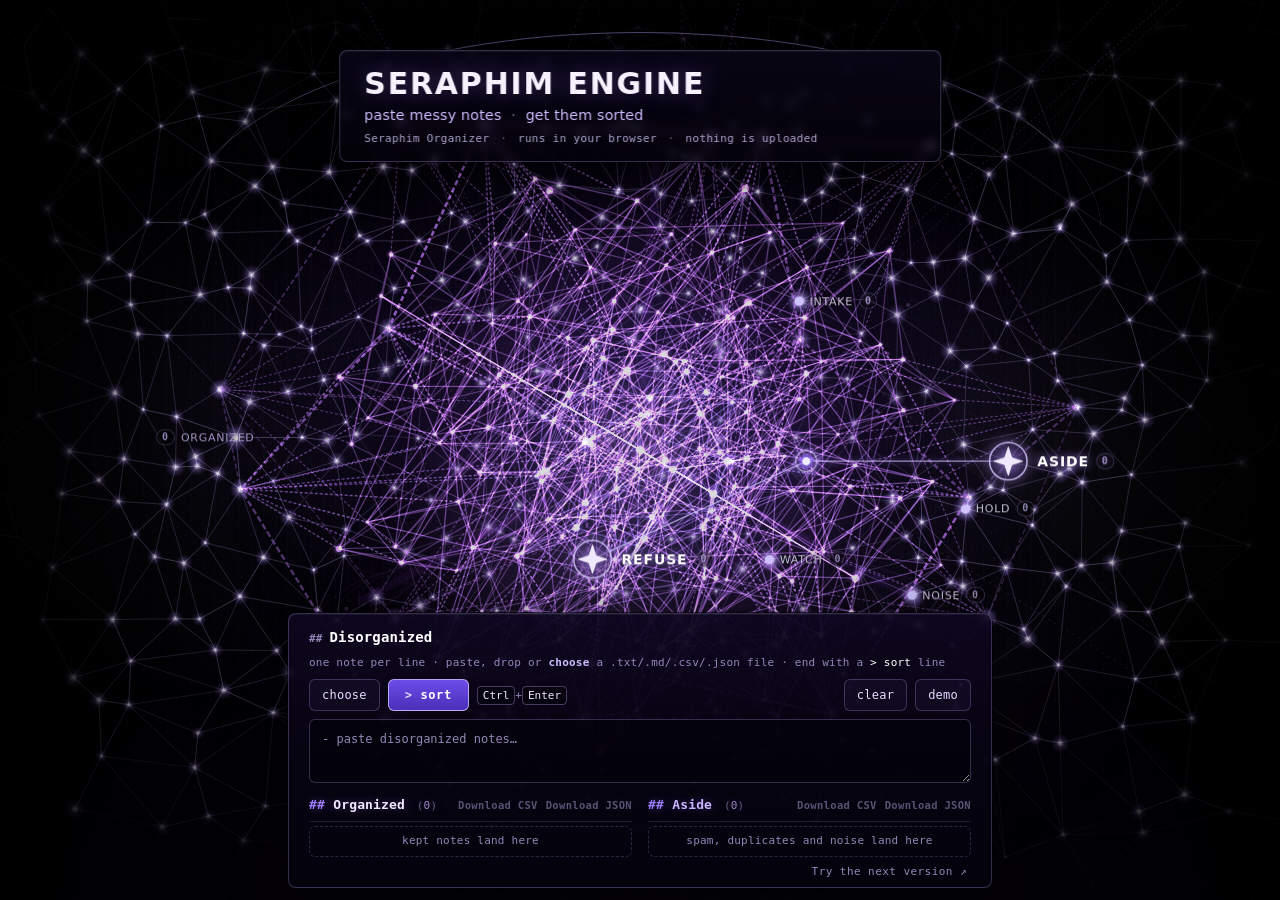
==== commit f4d2bde1: "refine: tray downloads never wrap under the title (desk 704px on desktop, title ellipsizes first)" ====
--- a/docs/index.html
+++ b/docs/index.html
@@ -1182,6 +1182,12 @@
 @media (max-width:480px){#sortDesk{width:calc(100vw - 16px)!important}#sortDesk #sortedFigures .tray h3{flex:0 1 auto;margin-right:auto!important}}
 @media (max-width:480px){#sortDesk #sortedFigures .tray{column-gap:4px}#sortDesk #sortedFigures .tray .dl button{padding:0 4px!important}}
 @media (max-width:480px){#sortDesk #vnextLink::after{content:"";position:absolute;left:-8px;right:-8px;top:-10px;bottom:-10px}}
+/* refine: the tray title yields (ellipsis) before the downloads ever wrap under it */
+#sortDesk #sortedFigures .tray{flex-wrap:wrap}
+#sortDesk #sortedFigures .tray h3{flex:1 1 0%!important;min-width:0!important;margin-right:0!important}
+#sortDesk #sortedFigures .tray .dl{gap:8px!important}
+@media (max-width:480px){#sortDesk #sortedFigures .tray .dl{gap:0!important}}
+@media (min-width:481px){#sortDesk{width:min(704px,calc(100vw - 32px))!important}#sortDesk #sortedFigures{column-gap:16px!important}}
 </style>
 </head>
 <body>
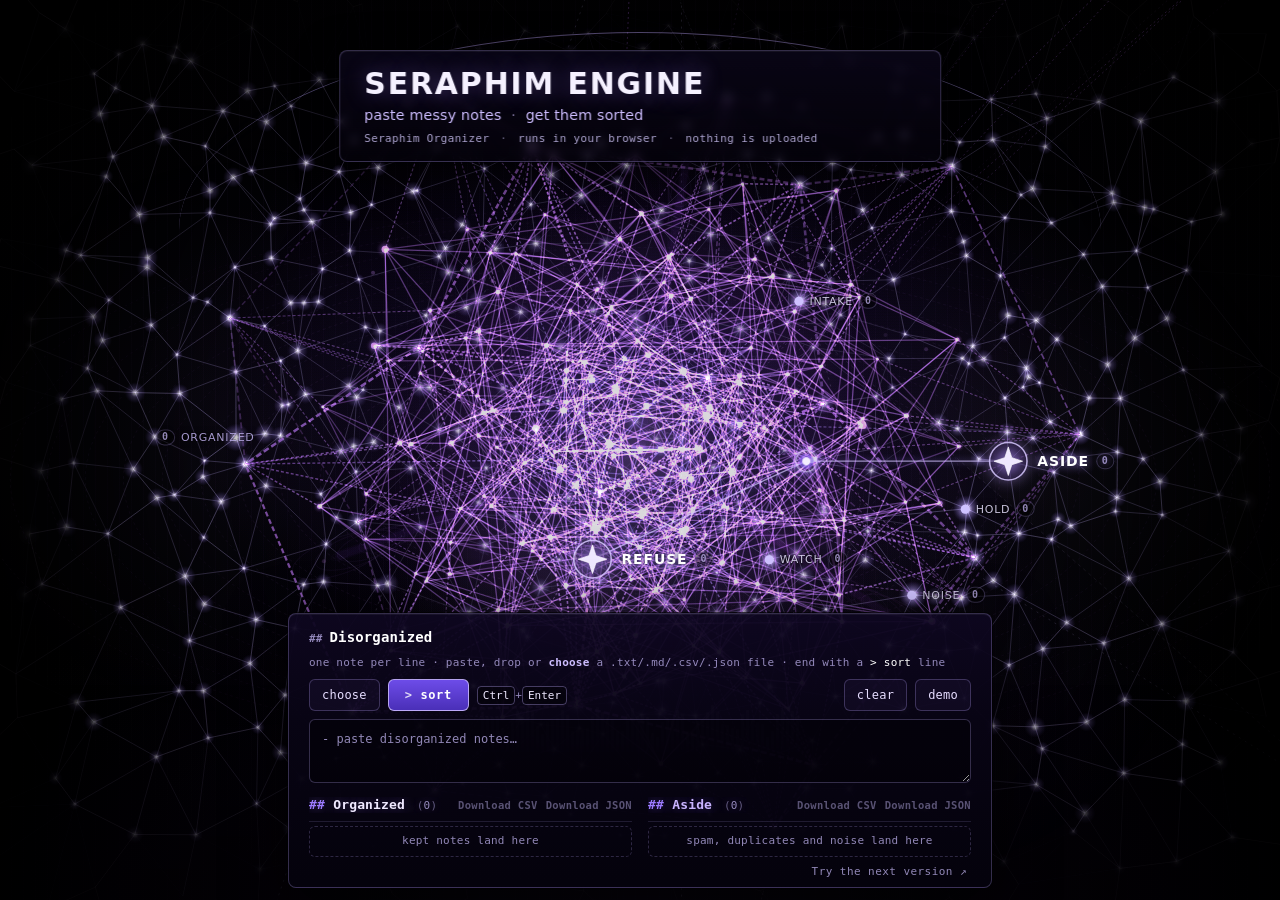
==== commit c0c43617: "classifier: Drive-corpus hardening (3 page copies) The previous commit (b0c881b) carried only docs/v" ====
--- a/docs/index.html
+++ b/docs/index.html
@@ -4843,14 +4843,15 @@
 /* SERAPHIM_NOTE_CLASSIFIER_BEGIN — deterministic, client-side: spam / duplicate / noise → Aside; real notes → Organized */
 /* Strong signals: any one of these (score ≥ 2 total) refuses a line. */
 const NOTE_SPAM_RULES=[
-  [/\bguarantee(d|s)?\b/i,1],[/\b(guaranteed?)\s+(returns?|profits?|results?|income|gains?|winnings?)\b/i,2],
+  [/^(?!.*\b(not|no|never|without|cannot|can't|doesn't|isn't)\s+(\S+\s+){0,3}guarantee).*\bguarantee(d|s)?\b/i,1], /* 'does not guarantee' / 'not a guarantee' is no promise */[/\b(guaranteed?)\s+(returns?|profits?|results?|income|gains?|winnings?)\b/i,2],
   [/\bnext\s+\d{2,}\s?x\b|\b\d{2,}\s?x\s+(gains?|returns?|profits?|potential|gem|coin|token|crypto|pump|moon)\b/i,2], /* '12x modules' in a parts list is not spam */[/\bclick\s+(here|now|below|this\s+link)\b/i,2],[/\bfree\s+(money|cash|gift|iphone|crypto|bitcoin|trial\s+now)\b/i,2],
   [/\b(act|buy|order|join|sign\s*up|invest)\s+now\b/i,1.5],[/\blimited[\s-]+time\b/i,1],[/\brisk[\s-]*free\b|\bno\s+risk\b/i,1.5],
   [/\bdouble\s+your\b|\bget\s+rich\b|\bmake\s+money\s+fast\b|\bpassive\s+income\b|\bfinancial\s+freedom\b/i,2],
   [/\bearn\s+\$?\d/i,1.5],[/\byou('ve|\s+have)?\s+(won|been\s+selected)\b|\bclaim\s+your\s+(prize|reward|gift)\b|\bwinner\b/i,2],
-  [/\bcongratulations\b/i,1],[/\bto\s+the\s+moon\b|\bpump\b|\bairdrop\b|\bmoonshot\b|\bnext\s+100x\b|\bshitcoin\b|\bmemecoin\b/i,2],
-  [/\b(crypto|bitcoin|btc|eth|doge|token|coin|nft)s?\b.*\b(buy|now|profit|gains?|moon|pump|x\d+|\d+x|rich|guarantee)|\b(buy|profit|gains?|pump)\b.*\b(crypto|bitcoin|btc|eth|doge|token|coin|nft)s?\b/i,2],
-  [/\b(dm|message)\s+me\s+(now|for)\b|\bwork\s+from\s+home\b.*\$|\bcasino\b|\bviagra\b|\blose\s+weight\s+fast\b|\bmiracle\b|\bunsubscribe\b/i,2],
+  [/\bcongratulations\b/i,1],[/\bto\s+the\s+moon\b|\bpump(ing)?\s+(and|&|n'?)\s+dump(ing)?\b|\bairdrop\b|\bmoonshot\b|\bnext\s+100x\b|\bshitcoin\b|\bmemecoin\b/i,2],
+  /* crypto hype: whole words only ('buyer' is not 'buy'); 'token' / 'coin' are also software words, so they need a money word, not just 'now' */
+  [/\b(crypto|bitcoin|btc|eth|doge|nft|altcoin)s?\b.*\b(buy|now|profit|gains?|moon|pump|x\d+|\d+x|rich|guaranteed?)\b|\b(tokens?|coins?)\b.*\b(buy|profit|gains?|moon|pump|\d{2,}x|rich|guaranteed?)\b|\b(buy|profit|gains?|pump)\b.*\b(crypto|bitcoin|btc|eth|doge|token|coin|nft)s?\b/i,2],
+  [/\b(dm|message)\s+me\s+(now|for)\b|\bwork\s+from\s+home\b.*\$|\bcasino\b|\bviagra\b|\blose\s+weight\s+fast\b|\bmiracle\b|\b(to|here\s+to)\s+unsubscribe\b|\bunsubscribe\s+(here|below|now|link)\b|\bclick\b.{0,40}\bunsubscribe\b/i,2],
   [/\b100%\s*(free|guaranteed|legit)\b/i,2],
   /* dating spam */
   [/\b(hot|lonely|local|sexy)\s+singles\b|\b(meet|date|chat\s+with)\s+(hot\s+|local\s+|lonely\s+|sexy\s+)?singles\b|\bsingles\s+(in|near)\s+(your\s+area|you)\b/i,2],
@@ -4862,11 +4863,18 @@
 ];
 /* Amplifiers: punctuation / emoji. They only add to a line that already has a strong signal, never on their own. */
 const NOTE_SPAM_AMPLIFIERS=[[/\$\$+|💰|🚀|🤑|💸|🔥🔥/u,1.5],[/!{3,}/,1.5],[/!{2}/,0.5]];
+/* 'P0: 22745146 · 22745348': a short identifier with 3+ digit record numbers is a reference note, not "too short" */
+const NOTE_REFLINE=/(^|[^\p{L}\p{N}])\p{L}\d+([^\p{L}\p{N}]|$)/u, NOTE_RECNUM=/(^|\D)\d{3,}(\D|$)/;
+function noteIsRefLine(t){return NOTE_REFLINE.test(t)&&NOTE_RECNUM.test(t.replace(NOTE_REFLINE," "));}
 const NOTE_KB_ROWS=["qwertyuiop","asdfghjkl","zxcvbnm","1234567890"];
 /* Letters in any script count as text (Cyrillic, CJK, accented Latin, ...). */
 const NOTE_LETTER=/\p{L}/gu, NOTE_WORD2=/\p{L}{2,}/u;
 const NOTE_NOSPACE_SCRIPT=/[\p{Script=Han}\p{Script=Hiragana}\p{Script=Katakana}\p{Script=Thai}\p{Script=Lao}\p{Script=Khmer}\p{Script=Myanmar}]/gu;
 const NOTE_URL=/https?:\/\/\S+|www\.\S+/gi;
+/* 'GitHub:' / '2. Repo:' / '- Health:' left after removing the link: a labeled link */
+const NOTE_LINK_LABEL=/^[\s\-*•>]*(\d+[.)]\s*)?\p{L}[\p{L}\p{N}_\-]*\s*:[^\p{L}]*$|^\s*(GET|POST|PUT|PATCH|DELETE|HEAD|OPTIONS)\s*$/u;   /* also an HTTP method before an endpoint */
+/* XML namespace URIs in code (xmlns="http://www.w3.org/2000/svg") are identifiers, not links to check */
+const NOTE_NS_URI=/https?:\/\/www\.w3\.org\/\S*/gi;
 /* Code: identifiers with _ or dots, calls, assignments, braces. Code is never gibberish and never "shouting". */
 const NOTE_CODE=/[A-Za-z0-9]_[A-Za-z0-9]|_[A-Za-z]|\b[A-Za-z_]\w*\.[A-Za-z_]\w*|\b[A-Za-z_]\w*\(|[^=!<>]=[^=]|[{}]|;\s*$|=>|:=|==|\+=|-=/;
 /* Document markings and headings are not shouting. */
@@ -4874,18 +4882,25 @@
 const NOTE_HEADING=/^\s*([#>*\-•]+\s*)?((\d+(\.\d+)*|[IVXLC]+|[A-Z])[.):]\s+)|:\s*$|\s\|\s|^\s*\|/;
 /* 'PART LIST: ...' — a short label before a colon marks a heading or list, not prose */
 const NOTE_LABEL=/^\s*[\p{Lu}\p{N} _\-\/&]{2,40}:\s/u;
+/* Titles and headings, any case: a markdown heading, a list item with a label ('- Cover line: ...'), or title separators ' / ', ' — ', ' · ', ' • ' */
+/* ALL-CAPS reads as prose aimed at a reader only with a pronoun, an urgency word, or sentence punctuation (two sentences, ! or ?).
+   An all-caps title or section heading ('STATEMENT REGARDING FEDERALLY SPONSORED RESEARCH') has none of these. */
+const NOTE_PROSE=/\b(WE|YOU|YOUR|YOURS|YOU'RE|YOU'LL|I'M|I'VE|I'LL|OUR|MY|ME|EVERYONE|ANYONE|TODAY|NOW|TONIGHT|HURRY|URGENT)\b|[!?]|\p{L}\.\s+\p{L}/u;
+const NOTE_TITLE=/^\s*#{1,6}\s|^\s*[-*•]\s+[^:]{1,40}:\s|\s[\/—–·•]\s/u;
 /* A bare date / time stamp is a thin note (HOLD), not noise. */
 const NOTE_STAMP=/^\s*(\d{4}-\d{2}-\d{2}([T ]\d{1,2}:\d{2}(:\d{2}(\.\d+)?)?\s?(Z|UTC|[+-]\d{2}:?\d{2})?)?|\d{1,2}[\/.]\d{1,2}[\/.]\d{2,4}|\d{1,2}:\d{2}(:\d{2})?\s?([ap]m)?)\s*$/i;
 /* Duplicate keys. Kept-line key: case, whitespace and punctuation ignored, links read as "url" (a repost with a new short link is a
    duplicate); operators = + * / < > are kept, so a+b and a-b differ. Refused/noise key: case-sensitive, links kept verbatim. A line with no letters or digits keys on its collapsed text. */
 function noteBase(s,urlToken){s=String(s||""); if(urlToken) s=s.replace(NOTE_URL," url "); return s.normalize("NFKD").replace(/[\u0300-\u036f]/g,"").replace(/([=+*\/<>])/g," $1 ").replace(/[^\p{L}\p{N}\p{M}=+*\/<>]+/gu," ").replace(/\s+/g," ").trim();}
-function noteKey(s){const b=noteBase(s,true).toLowerCase(); return b||("~"+String(s||"").replace(/\s+/g," ").trim());}
+/* A link counts as "url" in the key only when the line has real text around it (3+ words): a repost of a post with a new short link is a
+   duplicate, but 'Buy: <link A>' and 'Buy: <link B>' are two different links. */
+function noteKey(s){const txt=String(s||"").replace(NOTE_URL," ");const b=noteBase(s,(txt.match(/\p{L}{2,}/gu)||[]).length>=3).toLowerCase(); return b||("~"+String(s||"").replace(/\s+/g," ").trim());}
 function noteKeyCase(s){const b=noteBase(s); return b||("~"+String(s||"").replace(/\s+/g," ").trim());}
 function noteIsCode(t){return NOTE_CODE.test(t.replace(NOTE_URL," ").replace(/(^|\s)[@#][\w.]+/g," "));}   /* @handles and #tags are not code */
 function noteShouting(t){
   /* Long shouting prose only: at least 7 plain ALL-CAPS words (letters only, no digits/_), plain words ≥ 70% of tokens,
      and not a heading, table row, document marking or code line. */
-  if(noteIsCode(t)||NOTE_HEADING.test(t)||NOTE_LABEL.test(t)||NOTE_MARKING.test(t)) return false;
+  if(noteIsCode(t)||NOTE_HEADING.test(t)||NOTE_LABEL.test(t)||NOTE_TITLE.test(t)||NOTE_MARKING.test(t)||!NOTE_PROSE.test(t)) return false;
   const toks=t.replace(NOTE_URL," ").split(/\s+/).filter(Boolean);
   const plain=toks.map(w=>w.replace(/^[^\p{L}]+|[^\p{L}]+$/gu,"")).filter(w=>w&&/^[\p{L}'’]+$/u.test(w));
   const caps=plain.filter(w=>(w.match(/\p{L}/gu)||[]).length>=2&&w===w.toUpperCase()&&w!==w.toLowerCase());
@@ -4903,9 +4918,13 @@
 function noteIsGibberish(t){
   const all=(t.match(NOTE_LETTER)||[]);
   if(all.length<2) return all.length?"too short":"no words";
+  /* hex literals, hashes and ids (letters mixed with digits, 6+ chars) are identifiers, not mash; drop them before the letter heuristics */
+  const t0=t; t=t.replace(/\b0x[0-9a-f]+\b/gi," ").replace(/(?<![\p{L}\p{N}])(?=[\p{L}\p{N}_-]*\d)(?=[\p{L}\p{N}_-]*\p{L})[\p{L}\p{N}_-]{6,}(?![\p{L}\p{N}])/gu," ");
+  if(t0!==t && !(t.match(/\p{L}{2,}/gu)||[]).length) return "";
   const letters=(t.toLowerCase().match(/[a-z]/g)||[]);   /* the mash heuristics below are Latin-keyboard heuristics */
   const alpha=letters.join("");
   const words=t.toLowerCase().split(/[^a-z]+/).filter(Boolean);
+  if(noteIsCode(t0)||words.filter(noteRealWord).length>=2) return "";   /* real sentence or code: never mash */
   if(words.some(w=>/([a-z])\1{4,}/.test(w))) return "mash";
   const toks=t.toLowerCase().split(/[^a-z0-9]+/).filter(Boolean);
   for(const tok of toks){ if(tok.length>=4 && NOTE_KB_ROWS.some(r=>r.includes(tok)||r.split("").reverse().join("").includes(tok))) return "keyboard mash"; }
@@ -4960,14 +4979,15 @@
   const keepIt=(label)=>{ seen.kept.add(k); if(k[0]!=="~"){ if(!seen.byLen.has(k.length)) seen.byLen.set(k.length,[]); seen.byLen.get(k.length).push(k); } return {keep:true,reason:"kept",label}; };
   const drop=(reason,label)=>{ seen.dropped.add(kc); return {keep:false,reason,label}; };
   const noUrl=t.replace(NOTE_URL," ").trim();
-  const urlOnly=noUrl!==t && (noUrl.match(/\p{L}{2,}/gu)||[]).length<2;
+  const urlOnly=noUrl!==t && (noUrl.match(/\p{L}{2,}/gu)||[]).length<2 && !NOTE_LINK_LABEL.test(noUrl);
   if(urlOnly) return drop("link only","spam");
   if(NOTE_STAMP.test(t)) return keepIt("event");
   const nl=(noUrl.match(NOTE_LETTER)||[]).length;
-  if(nl<2) return nl?drop("too short","noise"):drop("no words","noise");
+  const ref=nl<2&&noteIsRefLine(noUrl);
+  if(nl<2&&!ref) return nl?drop("too short","noise"):drop("no words","noise");
   if(noteNearDup(k,seen)) return {keep:false,reason:"duplicate",label:"duplicate"};
   if(noteSpamScore(t)>=2) return drop("spam","spam");
-  const g=noteIsGibberish(noUrl||t);
+  const g=ref?"":noteIsGibberish(noUrl||t);
   if(g) return drop(g,"noise");
   return keepIt(noteLabel(t));
 }
@@ -4982,7 +5002,7 @@
   const letterWords=toks.filter(w=>NOTE_WORD2.test(w)).length;
   /* identifiers like P0, Q3, v2 count as words; so do 3+ digit numbers once there is a real word (reference lists, ids) */
   const alnum=toks.filter(w=>!NOTE_WORD2.test(w)&&/\p{L}/u.test(w)&&/\d/.test(w)&&w.replace(/[^\p{L}\p{N}]/gu,"").length>=2).length;
-  const nums=letterWords?toks.filter(w=>/^\(?\d{3,}[\d.,]*\)?[.,;:]?$/.test(w)).length:0;
+  const nums=(letterWords||alnum)?toks.filter(w=>/^\(?\d{3,}[\d.,]*\)?[.,;:]?$/.test(w)).length:0;
   const n=letterWords+alnum+nums;
   if(n>=2) return n;
   /* scripts written without spaces: 4+ characters read as more than one word */
@@ -4996,8 +5016,9 @@
     return "noise";
   }
   const t=String(text==null?"":text).replace(/\s+/g," ").trim();
-  if(noteWordCount(t)<2 || noteSpamScore(t)>0) return "hold";
-  if(/https?:\/\/\S+|www\.\S+/i.test(t)) return "watch";
+  if(noteSpamScore(t)>0) return "hold";
+  if(/https?:\/\/\S+|www\.\S+/i.test(t.replace(NOTE_NS_URI," "))) return "watch";
+  if(noteWordCount(t)<2) return "hold";
   return "organized";
 }
 /* SERAPHIM_NOTE_CLASSIFIER_END */
@@ -5011,7 +5032,7 @@
 function parseDump(name,text){
   /* No silent drops: every non-blank line is sorted. Only an exact "> sort" command line is skipped, and skips are counted
      (items.skipped = {command, overCap}) so the status line can report them. */
-  const items=[]; const n=(name||"").toLowerCase(); items.skipped={command:0,overCap:0};
+  const items=[]; const n=(name||"").toLowerCase(); items.skipped={command:0,overCap:0,header:0};
   const push=(id,t,kind)=>{const s=String(t||"").trim();if(!s)return;
     if(/^>\s*sort$/i.test(s)){items.skipped.command++;return;}
     if(items.length>=CAP){items.skipped.overCap++;return;}
@@ -5058,16 +5079,18 @@
       const headers=split(lines[0]).map(h=>h.replace(/^"|"$/g,""));
       const low=headers.map(h=>h.toLowerCase());
       const hasHeader=low.some(h=>/^(id|title|name|text|t|kind|type|label|item|content|line)$/.test(h));
-      const ti=Math.max(0,low.findIndex(h=>/title|name|text|file|label|item|content|line/.test(h)));
+      const tiRaw=low.findIndex(h=>/title|name|text|file|label|item|content|line/.test(h)), ti=Math.max(0,tiRaw);
       const ii=low.findIndex(h=>/^id$/.test(h));
       const ki=low.findIndex(h=>/kind|type/.test(h));
-      const start=hasHeader?1:0;
+      const start=hasHeader?1:0; if(hasHeader) items.skipped.header=1;   /* the header row is read as column names, and reported */
       for(let i=start;i<lines.length;i++){
         const cols=split(lines[i]).map(c=>c.replace(/^"|"$/g,""));
-        if(!cols.some(Boolean))continue;
-        if(hasHeader)push(ii>=0&&cols[ii]?cols[ii]:(i),cols[ti]||cols.filter(Boolean).join(" · "),ki>=0?cols[ki]:"");
+        /* every row is sorted: an empty row is sorted as its raw text; with no title-like column the row text is all its non-id cells */
+        if(!cols.some(Boolean)){push(i,lines[i]);continue;}
+        const rest=cols.filter((c,k)=>c&&k!==ii).join(" · ")||cols.filter(Boolean).join(" · ");
+        if(hasHeader)push(ii>=0&&cols[ii]?cols[ii]:(i),(tiRaw>=0&&cols[ti])||rest,ki>=0?cols[ki]:"");
         else if(cols.length===1)push(i,cols[0]);
-        else push(cols[0],cols.slice(1).join(" · "));
+        else push(cols[0],cols.slice(1).filter(Boolean).join(" · ")||lines[i]);
       }
       if(items.length)return items;
     }
@@ -5148,6 +5171,7 @@
   const parts=[["refuse",c.refuse],["aside",c.aside],["noise",c.noise],["hold",c.hold],["watch",c.watch]].filter(x=>x[1]).map(x=>x[0]+" "+x[1]);
   const sk=res.skipped||{command:0,overCap:0}, skips=[];
   if(sk.command) skips.push(sk.command+' command line'+(sk.command===1?'':'s')+' skipped');
+  if(sk.header) skips.push('1 header row read as column names');
   if(sk.overCap) skips.push(sk.overCap+' line'+(sk.overCap===1?'':'s')+' over the '+CAP+'-line cap skipped');
   return 'sorted '+n+' line'+(n===1?'':'s')+': <b>'+res.counts.admit+'</b> organized, <b>'+res.counts.refuse+'</b> aside'+(parts.length?' <span class="lanesMsg">· '+parts.join(' · ')+'</span>':'')+(skips.length?' <span class="skipMsg">· '+skips.join(' · ')+'</span>':'');
 }
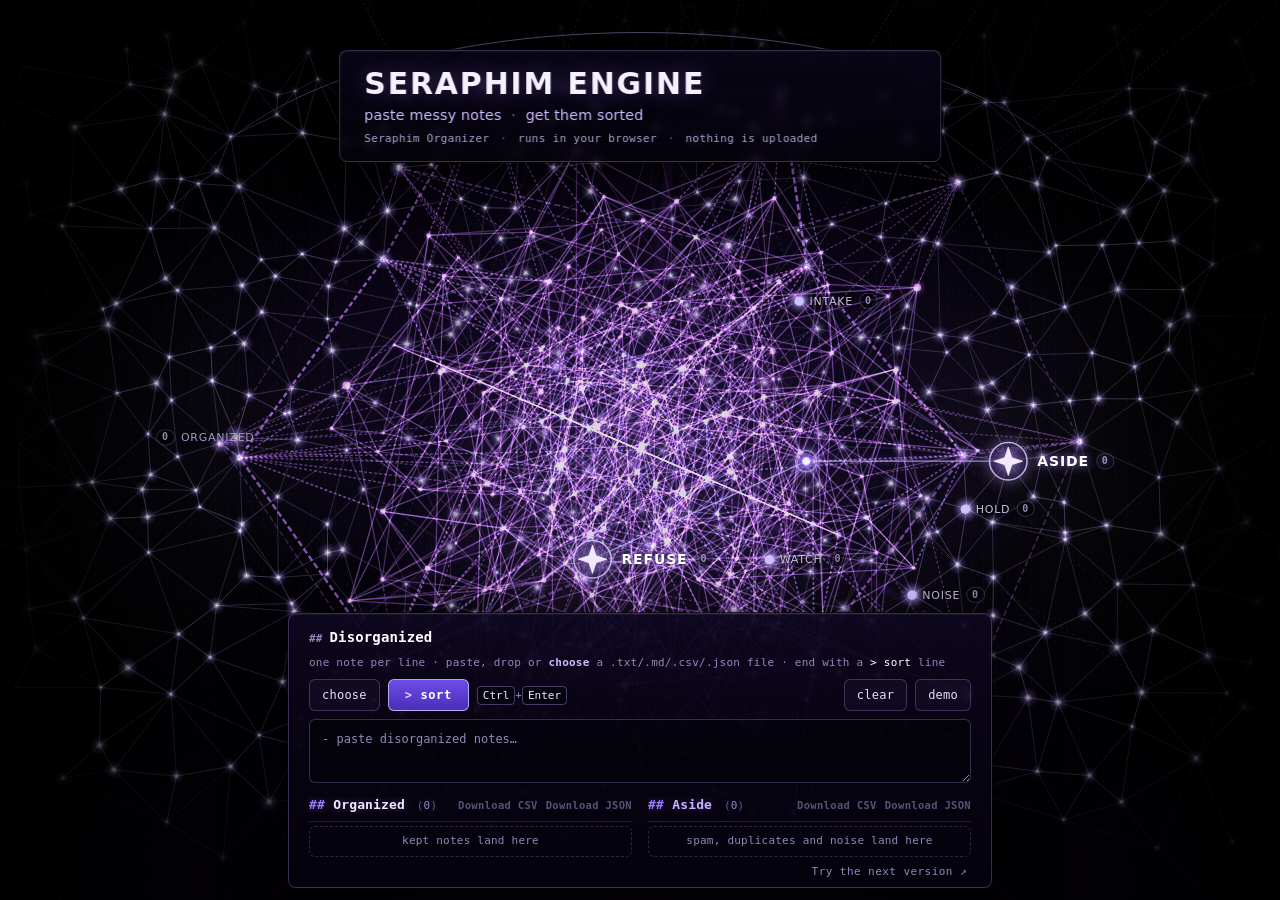
==== commit 7f6ceda4: "copy: plain meta description and og tags; checklist names SERAPHIM ENGINE heading" ====
--- a/docs/index.html
+++ b/docs/index.html
@@ -4,12 +4,12 @@
 <meta charset="utf-8"/>
 <meta name="viewport" content="width=device-width, initial-scale=1, viewport-fit=cover"/>
 <meta name="color-scheme" content="dark"/>
-<meta name="description" content="Seraphim Organizer: paste disorganized notes and the Seraphim Engine sorts them in your browser. Real notes go to Organized; spam, duplicates and noise are set aside. Nothing is uploaded."/>
+<meta name="description" content="Paste messy notes and the Seraphim Engine sorts them in your browser. Nothing is uploaded."/>
 <meta name="theme-color" content="#000000"/>
 <meta name="apple-mobile-web-app-capable" content="yes"/>
 <meta name="apple-mobile-web-app-status-bar-style" content="black-translucent"/>
-<meta property="og:title" content="Seraphim Organizer · Seraphim Engine"/>
-<meta property="og:description" content="Disorganized in. Organized out. Runs in your browser; nothing is uploaded."/>
+<meta property="og:title" content="Seraphim Engine"/>
+<meta property="og:description" content="Paste messy notes and the Seraphim Engine sorts them in your browser. Nothing is uploaded."/>
 <meta property="og:type" content="website"/>
 <meta property="og:url" content="https://snowphamtom.github.io/seraphim-organizer/"/>
 <meta name="twitter:card" content="summary_large_image"/>
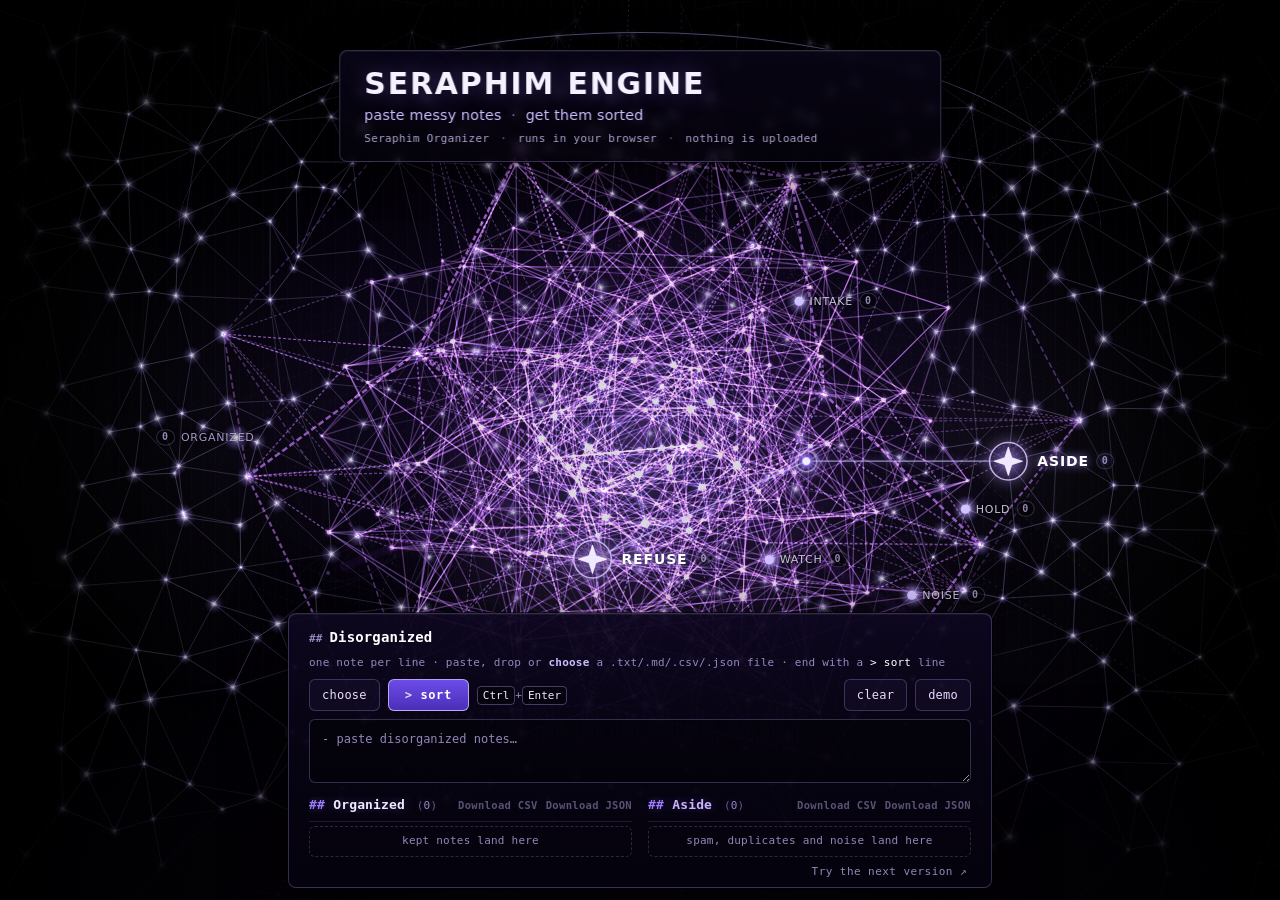
==== commit 4eecda8f: "refine: reduced motion draws one frame per sort, then holds; v-next link gets its own 44px row on ph" ====
--- a/docs/index.html
+++ b/docs/index.html
@@ -1181,13 +1181,15 @@
 @media (max-width:480px){body:not(.sorted) #sortDesk #sortedFigures .chips{height:44px}}
 @media (max-width:480px){#sortDesk{width:calc(100vw - 16px)!important}#sortDesk #sortedFigures .tray h3{flex:0 1 auto;margin-right:auto!important}}
 @media (max-width:480px){#sortDesk #sortedFigures .tray{column-gap:4px}#sortDesk #sortedFigures .tray .dl button{padding:0 4px!important}}
-@media (max-width:480px){#sortDesk #vnextLink::after{content:"";position:absolute;left:-8px;right:-8px;top:-10px;bottom:-10px}}
+@media (max-width:480px){#sortDesk{padding-bottom:50px!important}#sortDesk #vnextLink{bottom:3px!important;right:8px!important;min-height:44px;padding:0 10px!important}} /* refine: phones give the v-next link its own 44px row under the trays (it overlapped the Aside tray corner) */
 /* refine: the tray title yields (ellipsis) before the downloads ever wrap under it */
 #sortDesk #sortedFigures .tray{flex-wrap:wrap}
 #sortDesk #sortedFigures .tray h3{flex:1 1 0%!important;min-width:0!important;margin-right:0!important}
 #sortDesk #sortedFigures .tray .dl{gap:8px!important}
 @media (max-width:480px){#sortDesk #sortedFigures .tray .dl{gap:0!important}}
 @media (min-width:481px){#sortDesk{width:min(704px,calc(100vw - 32px))!important}#sortDesk #sortedFigures{column-gap:16px!important}}
+
+@media (prefers-reduced-motion:reduce){ #uploadBox .scanBar{animation:none!important;display:none!important} } /* refine: no scan sweep during a sort under reduced motion */
 </style>
 </head>
 <body>
@@ -2129,6 +2131,7 @@
 
 function triggerUploadFX(phase, verdicts){
   /* phase: "receive" | "sort" — visual feedback for dump intake */
+  if(reduceMotion){ uploadFX.flash=0; uploadFX.sparks=[]; return; } /* refine: reduced motion = no intake sparks, flash or 1.2 s desk state (they streamed/flipped for ~1 s after a sort) */
   const box=$("uploadBox");
   if(box){
     box.classList.remove("receiving","sorting");
@@ -3803,7 +3806,7 @@
   const coa=0.5+0.5*Math.sin(t*TEMPO.base+1.2);
   const centers=[];
   for(const p of mintMesh.parts){
-    p.a+=0.0035*p.spin;
+    if(!reduceMotion) p.a+=0.0035*p.spin; /* refine: aside mass holds still under reduced motion */
     const focus=focusId!=null&&p.id!=null&&String(p.id)===String(focusId); const alpha=focus?1:(focusId!=null?dim:1);
     const pull=0.014*coa;
     const fateA=_sealTriadLive[1]; /* Aside ray */
@@ -4704,15 +4707,17 @@
 let lastYaw=cam.userYaw, lastPitch=cam.userPitch, lastRoll=cam.userRoll;
 let frameN=0;
 let rmW=0,rmH=0,rmBusyUntil=performance.now()+1500;
+let rmOnce=0, rmWasDown=false; /* refine: reduced motion draws exactly one frame per change (sort, wheel, camera key, end of a drag), then holds */
 if(reduceMotion){
-  const rmWake=ms=>()=>{rmBusyUntil=Math.max(rmBusyUntil,performance.now()+ms);};
-  addEventListener("seraphim:sort",rmWake(250)); /* refine: redraw the new state once, then hold (no 6 s glow decay) */
-  for(const ev of ["pointerdown","wheel","keydown"]) addEventListener(ev,rmWake(2000),{passive:true});
+  const once=()=>{rmOnce=1;};
+  addEventListener("seraphim:sort",once);
+  addEventListener("wheel",once,{passive:true});
+  addEventListener("keydown",e=>{ const el=e.target; if(el&&(el.tagName==="TEXTAREA"||el.tagName==="INPUT"||el.tagName==="BUTTON"||el.tagName==="A"||el.isContentEditable)) return; rmOnce=1; },{passive:true});
 }
 function frame(now){
   const dt=now-lastFrameTs; lastFrameTs=now;
-  /* auditPolish: reduced motion = still core. Redraw only briefly after load, resize, input or a sort, then hold the last frame. */
-  if(reduceMotion){ if(W!==rmW||H!==rmH){rmW=W;rmH=H;rmBusyUntil=Math.max(rmBusyUntil,now+1200);} if(now>rmBusyUntil && !nav.down){ requestAnimationFrame(frame); return; } }
+  /* auditPolish: reduced motion = still core. Redraw only while loading/resizing or dragging; a sort, wheel or camera key draws exactly one frame; then hold the last frame. */
+  if(reduceMotion){ if(W!==rmW||H!==rmH){rmW=W;rmH=H;rmBusyUntil=Math.max(rmBusyUntil,now+1200);} if(rmWasDown&&!nav.down){rmWasDown=false;rmOnce=1;} if(nav.down) rmWasDown=true; if(now>rmBusyUntil && !nav.down && !rmOnce){ requestAnimationFrame(frame); return; } rmOnce=0; }
   skipHeavy=dt>32 || reduceMotion; /* speedDetail: keep densify draws */
   const t=reduceMotion?2.4:(now-t0)*0.001; /* auditPolish: reduced motion draws a still core (no ray/breath motion) */
   frameN++;
@@ -4724,7 +4729,7 @@
     const ck=Math.max(0, Math.min(1, (cinemaUntil-now)/3800));
     sealPulse=Math.max(sealPulse, 0.42+0.28*ck);
   }
-  if(!nav.down && !cam.auto && now-nav.idleAt>2200) cam.auto=true;
+  if(!reduceMotion && !nav.down && !cam.auto && now-nav.idleAt>2200) cam.auto=true; /* refine: no idle auto-orbit under reduced motion (it spun the core for up to 2 s after each click) */
   if(cam.auto){
     /* continuous gyroscopic tumble — integrate angular rates (omni 360°) */
     const dts=Math.min(0.05, Math.max(0, dt)*0.001);
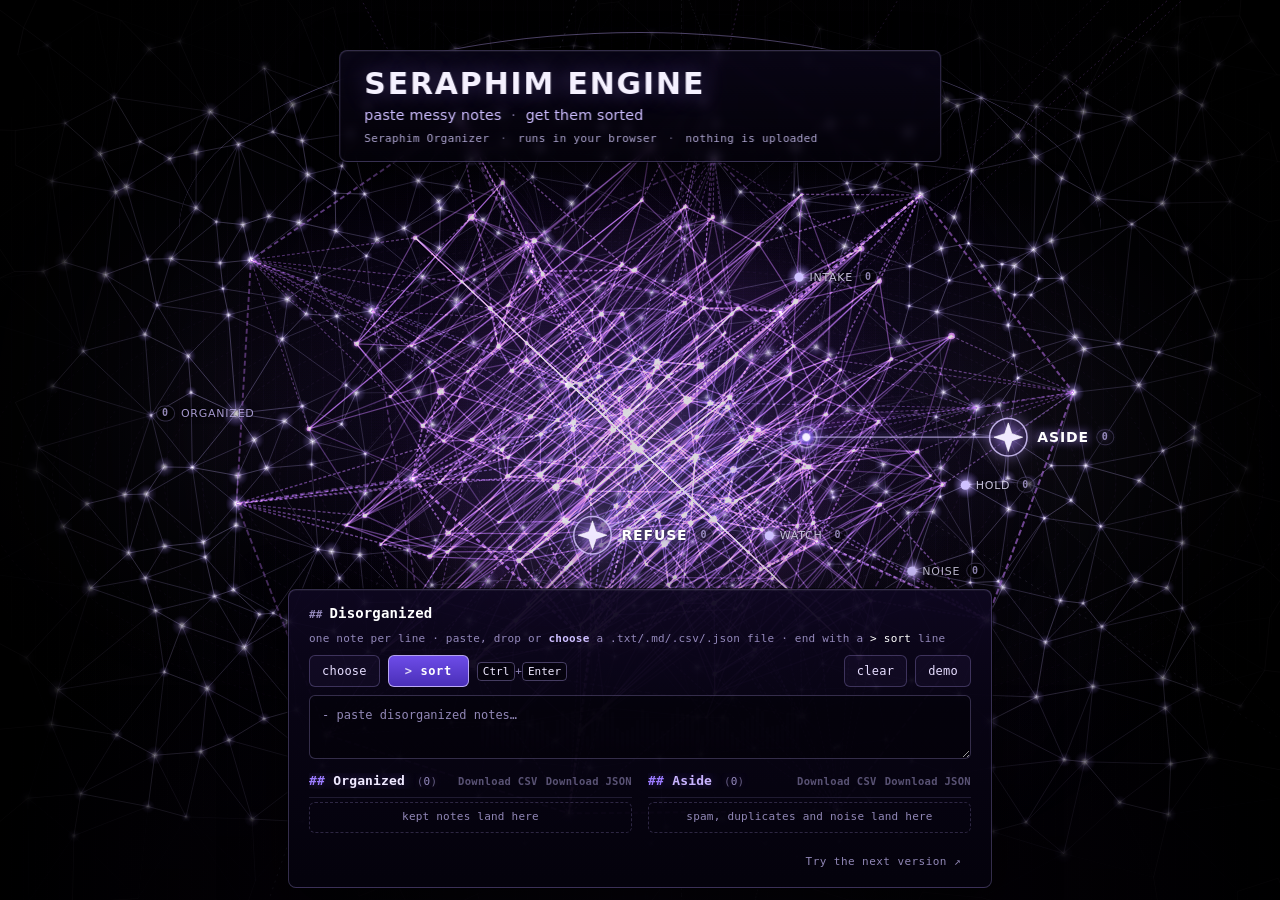
==== commit f397ceb2: "folders: Organized/Aside output grouped into collapsible <details> folders by lane/label (Name (n), " ====
--- a/docs/index.html
+++ b/docs/index.html
@@ -1190,6 +1190,40 @@
 @media (min-width:481px){#sortDesk{width:min(704px,calc(100vw - 32px))!important}#sortDesk #sortedFigures{column-gap:16px!important}}
 
 @media (prefers-reduced-motion:reduce){ #uploadBox .scanBar{animation:none!important;display:none!important} } /* refine: no scan sweep during a sort under reduced motion */
+/* folders (2026-09-27, Taylor): after a sort each tray groups its lines into native <details> folders by the lane/label the classifier
+   already assigns. Summary = "Name (n)". Collapsed by default except the largest; one Expand all / Collapse all control.
+   No open/close animation (native details, no transitions); 44px tap targets on phones; purple / black / white only. */
+/* the desk's bottom row (50px at every width) holds Expand all / Collapse all on the left and "Try the next version" on the right */
+#sortDesk{padding-bottom:50px!important}
+#sortDesk #folderBar{position:absolute;left:20px;bottom:3px;height:44px;display:flex;align-items:center;margin:0;z-index:2}
+#sortDesk #folderBar[hidden]{display:none!important}
+#sortDesk #foldAll{appearance:none;box-sizing:border-box;cursor:pointer;min-height:28px;padding:0 12px;border-radius:6px;background:transparent;
+  border:1px solid rgba(190,170,255,.42);color:#efe9ff;font:600 11px/1.2 var(--rf-mono);letter-spacing:.02em;transition:none}
+#sortDesk #foldAll:hover{background:rgba(155,123,255,.14);color:#fff;border-color:rgba(205,189,255,.62)}
+#sortDesk #sortedFigures details.folder{margin:0 0 2px;border-left:1.5px solid rgba(155,123,255,.30);min-width:0}
+#sortDesk #sortedFigures details.folder>summary{list-style:none;display:flex;align-items:center;gap:6px;box-sizing:border-box;min-height:28px;
+  padding:2px 8px;cursor:pointer;border-radius:0 4px 4px 0;font:650 12px/1.3 var(--rf-mono);color:#efe9ff;user-select:none;
+  -webkit-user-select:none;white-space:nowrap;overflow:hidden;text-overflow:ellipsis;transition:none;animation:none}
+#sortDesk #sortedFigures details.folder>summary::-webkit-details-marker{display:none}
+#sortDesk #sortedFigures details.folder>summary::marker{content:""}
+#sortDesk #sortedFigures details.folder>summary::before{content:"\25B8";flex:none;width:1ch;color:#b8a4ff}
+#sortDesk #sortedFigures details.folder[open]>summary::before{content:"\25BE"}
+#sortDesk #sortedFigures details.folder>summary .fc{color:rgba(205,192,255,.78);font-weight:500}
+#sortDesk #sortedFigures details.folder>summary:hover{background:rgba(155,123,255,.12);color:#fff}
+#sortDesk #sortedFigures details.folder>summary:focus-visible{outline:none;box-shadow:var(--rf-ring)}
+#sortDesk #sortedFigures details.folder[open]>summary{color:#fff}
+#sortDesk #sortedFigures .folderBody{padding:0 0 4px 14px;min-width:0}
+#sortDesk #sortedFigures .folderBody .chipFig{margin:0 0 0 -6px}
+#sortDesk #sortedFigures .folderBody .empty{height:auto;justify-content:flex-start;padding:2px 0}
+body.sorted #sortDesk #sortedFigures .chips{height:clamp(96px,16vh,150px)}
+@media (max-width:480px),(pointer:coarse){
+  #sortDesk #foldAll{min-height:44px;padding:0 14px}
+  #sortDesk #sortedFigures details.folder>summary{min-height:44px}
+}
+@media (max-width:480px){body.sorted #sortDesk #sortedFigures .chips{height:clamp(80px,10.5vh,92px)}#sortDesk #folderBar{left:12px}}
+/* "Try the next version": a 44px-tall tap area at every width (was 19px tall at 600 and 1280) */
+#sortDesk #vnextLink{box-sizing:border-box;display:inline-flex!important;align-items:center;min-height:44px!important;bottom:3px!important;padding:0 10px!important}
+@media (prefers-reduced-motion:reduce){#sortDesk details.folder,#sortDesk details.folder *{transition:none!important;animation:none!important}}
 </style>
 </head>
 <body>
@@ -1235,6 +1269,7 @@
     <p id="deskMsg" role="status" aria-live="polite"></p>
   </div>
   <div id="sortedFigures">
+    <div id="folderBar" hidden><button type="button" id="foldAll" aria-controls="figAdmit figRelease" aria-expanded="false">Expand all</button></div>
     <div class="tray admit" id="trayAdmit">
       <h3><span class="hash">## </span>Organized <span class="count" id="figAdmitN">0</span></h3>
       <div class="dl"><button type="button" id="exportAdmitCsv" disabled>Download CSV</button><button type="button" id="exportAdmitJson" disabled>Download JSON</button></div>
@@ -1918,7 +1953,7 @@
 },{passive:false});
 canvas.addEventListener("dblclick",e=>{e.preventDefault();resetView();});
 document.getElementById("resetView").onclick=e=>{e.stopPropagation();resetView();};
-addEventListener("keydown",e=>{const tg=e.target&&e.target.tagName; if(tg==="TEXTAREA"||tg==="INPUT"||tg==="SELECT"||tg==="BUTTON"||(e.target&&e.target.isContentEditable)) return; keys[e.code]=true; if(["Space","ArrowUp","ArrowDown","ArrowLeft","ArrowRight"].includes(e.code))e.preventDefault();});
+addEventListener("keydown",e=>{const tg=e.target&&e.target.tagName; if(tg==="TEXTAREA"||tg==="INPUT"||tg==="SELECT"||tg==="BUTTON"||tg==="SUMMARY"||(e.target&&e.target.isContentEditable)) return; keys[e.code]=true; if(["Space","ArrowUp","ArrowDown","ArrowLeft","ArrowRight"].includes(e.code))e.preventDefault();});
 addEventListener("keyup",e=>{keys[e.code]=false;});
 
 function seedField(n){
@@ -4712,7 +4747,7 @@
   const once=()=>{rmOnce=1;};
   addEventListener("seraphim:sort",once);
   addEventListener("wheel",once,{passive:true});
-  addEventListener("keydown",e=>{ const el=e.target; if(el&&(el.tagName==="TEXTAREA"||el.tagName==="INPUT"||el.tagName==="BUTTON"||el.tagName==="A"||el.isContentEditable)) return; rmOnce=1; },{passive:true});
+  addEventListener("keydown",e=>{ const el=e.target; if(el&&(el.tagName==="TEXTAREA"||el.tagName==="INPUT"||el.tagName==="BUTTON"||el.tagName==="A"||el.tagName==="SUMMARY"||el.isContentEditable)) return; rmOnce=1; },{passive:true});
 }
 function frame(now){
   const dt=now-lastFrameTs; lastFrameTs=now;
@@ -4796,6 +4831,7 @@
   // FPS guard: drop WebGL if frames tank on mobile
   if(webglOk && W<=900 && dt>28){ glFPSBad=(glFPSBad||0)+1; if(glFPSBad>45){ webglOk=false; if(glCanvas) glCanvas.style.display="none"; } }
   else if(webglOk) glFPSBad=Math.max(0,(glFPSBad||0)-1);
+  if(reduceMotion&&window.__mesh&&window.__mesh.rmFlush) window.__mesh.rmFlush(now); /* reduced motion: the mesh is drawn in this same frame as the core (no follow-up redraw) */
   requestAnimationFrame(frame);
 }
 requestAnimationFrame(frame); seedField(W<=900?3500:9000); seedFog(); seedInkDrops();
@@ -5143,8 +5179,30 @@
     el.classList.add(el.closest(".tray.admit")?"chipFlightAdmit":"chipFlightRelease");
   });
 }
-const SHOW_MAX=400;
 const EMPTY_ADMIT='<div class="empty">kept notes land here</div>', EMPTY_ASIDE='<div class="empty">spam, duplicates and noise land here</div>';
+/* Folders: after a sort each tray groups its lines into collapsible <details> folders. A folder is the lane or label the
+   classifier already assigned (no new model): kept lines by label (Tasks, Meetings, Events, Reminders, Ideas, Notes), kept-but-
+   uncertain by lane (Hold, Watch), set-aside lines by lane (Refuse, Noise, Aside). Folder counts always add up to the lines sorted. */
+const FOLDER_OF_TAG={task:"Tasks",meeting:"Meetings",event:"Events",reminder:"Reminders",idea:"Ideas",note:"Notes"};
+const FOLDER_ORDER=["Tasks","Meetings","Events","Reminders","Ideas","Notes","Hold","Watch","Refuse","Noise","Aside"];
+function folderFor(v){
+  if(v.lane==="refuse") return "Refuse"; if(v.lane==="aside") return "Aside"; if(v.lane==="noise") return "Noise";
+  if(v.lane==="hold") return "Hold"; if(v.lane==="watch") return "Watch";
+  if(v.decision!=="admit") return "Noise";
+  return FOLDER_OF_TAG[TAGS[v.label]]||"Notes";
+}
+function folderGroups(list){
+  const m=new Map(); list.forEach(v=>{const f=folderFor(v); if(!m.has(f)) m.set(f,[]); m.get(f).push(v);});
+  const rank=f=>{const i=FOLDER_ORDER.indexOf(f); return i<0?99:i;};
+  return [...m.entries()].sort((a,b)=>b[1].length-a[1].length||rank(a[0])-rank(b[0]));   /* by count, largest first */
+}
+function syncFoldAll(){
+  const b=$("foldAll"), bar=$("folderBar"); if(!b||!bar) return;
+  const fs=[...document.querySelectorAll("#sortedFigures details.folder")];
+  bar.hidden=!fs.length; const allOpen=fs.length>0&&fs.every(d=>d.open);
+  b.textContent=allOpen?"Collapse all":"Expand all"; b.setAttribute("aria-expanded",allOpen?"true":"false");
+}
+function setAllFolders(open){ document.querySelectorAll("#sortedFigures details.folder").forEach(d=>{d.open=open;}); syncFoldAll(); }
 function renderSortedFigures(verdicts){
   const a=$("figAdmit"), r=$("figRelease");
   const admits=(verdicts||[]).filter(v=>v.decision==="admit"), releases=(verdicts||[]).filter(v=>v.decision!=="admit");
@@ -5152,20 +5210,29 @@
   const mk=v=>{
     const el=document.createElement("div"); const tag=tagFor(v);
     el.className="chipFig lane-"+v.lane; el.tabIndex=0; el.title=(LANE_NAME[v.lane]||"")+" · "+v.t;
-    el.dataset.id=v.id; el.dataset.lane=v.lane; el.dataset.tag=tag; el.dataset.text=v.t;
+    el.dataset.id=v.id; el.dataset.lane=v.lane; el.dataset.tag=tag; el.dataset.text=v.t; el.dataset.folder=folderFor(v);
     el.innerHTML='<span class="k">'+esc(tag)+'</span><span class="ttl">'+esc(v.t)+'</span>';
     el.addEventListener("click",()=>focusNode(v.id));
     el.addEventListener("keydown",e=>{ if(e.key==="Enter"||e.key===" "){ e.preventDefault(); focusNode(v.id); } });
     return el;
   };
   a.innerHTML=""; r.innerHTML=""; const flown=[];
-  /* the tray shows the first SHOW_MAX rows; the rest are counted by lane in a "+N more in the download" note */
-  const more=(el,rest)=>{ if(!rest.length) return; const c={}; rest.forEach(v=>{c[v.lane]=(c[v.lane]||0)+1;});
-    const d=document.createElement("div"); d.className="moreNote"; d.dataset.more=String(rest.length);
-    d.style.cssText="margin:.45rem 0 .2rem;padding:.3rem .55rem;border:1px dashed rgba(200,182,255,.38);border-radius:4px;color:#dccfff;font-size:.8em;letter-spacing:.01em";
-    d.textContent="+"+rest.length+" more in the download ("+Object.keys(c).map(k=>(LANE_NAME[k]||k).toLowerCase()+" "+c[k]).join(" · ")+")"; el.appendChild(d); };
-  if(!admits.length) a.innerHTML=EMPTY_ADMIT; else { admits.slice(0,SHOW_MAX).forEach(v=>{const el=mk(v);a.appendChild(el);flown.push(el);}); more(a,admits.slice(SHOW_MAX)); }
-  if(!releases.length) r.innerHTML=EMPTY_ASIDE; else { releases.slice(0,SHOW_MAX).forEach(v=>{const el=mk(v);r.appendChild(el);flown.push(el);}); more(r,releases.slice(SHOW_MAX)); }
+  /* the largest folder across both trays starts open (ties: Tasks … Aside order); every other folder starts collapsed */
+  const all=folderGroups(verdicts||[]), openName=all.length?all[0][0]:null;
+  /* every line is rendered inside its folder, so a folder's "(n)" is exactly the rows in it (folders are collapsed, so this stays cheap) */
+  const fill=(el,list)=>{
+    folderGroups(list).forEach(([name,vs])=>{
+      const d=document.createElement("details"); d.className="folder"; d.dataset.folder=name; d.dataset.count=String(vs.length);
+      if(name===openName) d.open=true;
+      const s=document.createElement("summary");
+      s.innerHTML='<span class="fn">'+esc(name)+'</span> <span class="fc">('+vs.length+')</span>';
+      const body=document.createElement("div"); body.className="folderBody";
+      vs.forEach(v=>{ const c=mk(v); body.appendChild(c); if(d.open) flown.push(c); });
+      d.appendChild(s); d.appendChild(body); d.addEventListener("toggle",syncFoldAll); el.appendChild(d);
+    }); };
+  if(!admits.length) a.innerHTML=EMPTY_ADMIT; else fill(a,admits);
+  if(!releases.length) r.innerHTML=EMPTY_ASIDE; else fill(r,releases);
+  syncFoldAll();
   ["exportAdmitCsv","exportAdmitJson"].forEach(id=>$(id).disabled=!admits.length);
   ["exportReleaseCsv","exportReleaseJson"].forEach(id=>$(id).disabled=!releases.length);
   if(flown.length) requestAnimationFrame(()=>flightChipsFromDesk(flown));
@@ -5220,8 +5287,9 @@
   if(!lastResult) return;
   const rows=lastResult.verdicts.filter(v=>which==="admit"?v.decision==="admit":v.decision!=="admit"); if(!rows.length) return;
   const label=which==="admit"?"organized":"aside"; let blob;
-  if(asJson) blob=new Blob([JSON.stringify({folder:label,n:rows.length,items:rows.map(v=>({id:v.id,text:v.t,lane:v.lane,tag:tagFor(v),reason:v.reason}))},null,2)],{type:"application/json"});
-  else{const q=s=>'"'+String(s).replace(/"/g,'""')+'"';blob=new Blob([["id","panel","lane","tag","reason","text"].join(",")+"\n"+rows.map(v=>[v.id,label,v.lane,tagFor(v),v.reason,v.t].map(q).join(",")).join("\n")+"\n"],{type:"text/csv"});}
+  const folders={}; folderGroups(rows).forEach(([f,vs])=>{folders[f]=vs.length;});
+  if(asJson) blob=new Blob([JSON.stringify({folder:label,n:rows.length,folders,items:rows.map(v=>({id:v.id,text:v.t,folder:folderFor(v),lane:v.lane,tag:tagFor(v),reason:v.reason}))},null,2)],{type:"application/json"});
+  else{const q=s=>'"'+String(s).replace(/"/g,'""')+'"';blob=new Blob([["id","panel","folder","lane","tag","reason","text"].join(",")+"\n"+rows.map(v=>[v.id,label,folderFor(v),v.lane,tagFor(v),v.reason,v.t].map(q).join(",")).join("\n")+"\n"],{type:"text/csv"});}
   const a=document.createElement("a"); a.href=URL.createObjectURL(blob); a.download="seraphim-"+label+(asJson?".json":".csv"); a.click(); setTimeout(()=>URL.revokeObjectURL(a.href),4000);
 }
 const DEMO=["Team standup Monday 9:30am","Book a haircut for next week","Remember to water the plants on Friday","book a haircut for next week!","CLICK HERE NOW!!! LIMITED TIME OFFER","asdfghjkl qwerty"].join("\n");
@@ -5236,6 +5304,7 @@
     const before=ta.value.slice(0,ta.selectionStart), lines=before.split("\n"), cur=lines[lines.length-1];
     if(/^\s*>\s*sort\s*$/i.test(cur)){ e.preventDefault(); lines.pop(); ta.value=lines.join("\n")+ta.value.slice(ta.selectionStart); runDeskSort(); } });
   $("exportAdmitCsv").onclick=()=>download("admit",false); $("exportAdmitJson").onclick=()=>download("admit",true);
+  $("foldAll").addEventListener("click",()=>{ const fs=[...document.querySelectorAll("#sortedFigures details.folder")]; setAllFolders(!(fs.length&&fs.every(d=>d.open))); });
   $("exportReleaseCsv").onclick=()=>download("release",false); $("exportReleaseJson").onclick=()=>download("release",true);
   $("fileDesk").addEventListener("change",async e=>{const f=e.target.files&&e.target.files[0];if(!f)return;const t=await f.text();ta.value=t;triggerUploadFX("receive");organize(parseDump(f.name,t));});
   const over=e=>{e.preventDefault();box.classList.add("drag");}, leave=e=>{e.preventDefault();box.classList.remove("drag");};
@@ -5256,7 +5325,7 @@
 document.addEventListener("keydown",e=>{
   if((e.metaKey||e.ctrlKey)&&e.key==="Enter"){e.preventDefault();runDeskSort();return;}
   if(e.key==="Escape"){tip.style.display="none";focusId=null;return;}
-  const tg=e.target&&e.target.tagName; if(tg==="TEXTAREA"||tg==="INPUT"||tg==="SELECT"||tg==="BUTTON") return;
+  const tg=e.target&&e.target.tagName; if(tg==="TEXTAREA"||tg==="INPUT"||tg==="SELECT"||tg==="BUTTON"||tg==="SUMMARY") return;   /* Space on a folder header toggles the folder, not the camera */
   if(e.code==="Space"){e.preventDefault(); cam.auto=!cam.auto; cinemaUntil=0; if(!cam.auto)nav.idleAt=performance.now(); return;}
   if(e.key==="1"){layerSolo=1;layerSoloUntil=performance.now()+2200;}
   if(e.key==="2"){layerSolo=2;layerSoloUntil=performance.now()+2200;}
@@ -5531,7 +5600,8 @@
       g.lineWidth=0.9; g.strokeStyle="rgba(246,240,255,.78)"; g.stroke(rk); g.strokeStyle="rgba(192,164,255,.62)"; g.stroke(ra); }
   }
   /* auditPolish: one loop only. Keep the rAF id, cancel it on hide, never start a second loop. */
-  let rafId=0, drawN=0;
+  let rafId=0, drawN=0, rmPending=false;
+  function rmFlush(now){ if(!RM||!rmPending) return; rmPending=false; draw(now); drawN++; }
   function loop(now){ rafId=0; if(!running) return; draw(now); drawN++; rafId=requestAnimationFrame(loop); }
   function start(){ if(RM){ requestAnimationFrame(n=>{draw(n);drawN++;}); return; } if(running||rafId) return; running=true; rafId=requestAnimationFrame(loop); }
   function stop(){ running=false; if(rafId){ cancelAnimationFrame(rafId); rafId=0; } }
@@ -5541,13 +5611,13 @@
   addEventListener("seraphim:sort",()=>{
     pulse={t0:performance.now()};
     ["starRefuse","starAside"].forEach(id=>{const el=document.getElementById(id); if(!el) return; el.classList.remove("flash"); void el.offsetWidth; el.classList.add("flash");});
-    if(RM) requestAnimationFrame(n=>draw(n));
+    if(RM) rmPending=true;   /* reduced motion: drawn by the core's own frame (rmFlush), so a sort is exactly 1 frame */
   });
   resize();
   /* reduced motion: wait for the core to settle, then one still */
   if(RM) setTimeout(()=>requestAnimationFrame(n=>draw(n)),400);
   if(!document.hidden) start();
-  window.__mesh={count:()=>cur.length,edges:()=>edges.length,running:()=>running,draws:()=>drawN,fused:()=>cur.filter(p=>p.fused).length,mst:()=>mst.length,lanePts:()=>lanePts.map(q=>({lane:q.k,x:Math.round(q.x),y:Math.round(q.y)})),cells:()=>cells.map(c=>c.k),nodes:()=>cur.length};
+  window.__mesh={rmFlush,count:()=>cur.length,edges:()=>edges.length,running:()=>running,draws:()=>drawN,fused:()=>cur.filter(p=>p.fused).length,mst:()=>mst.length,lanePts:()=>lanePts.map(q=>({lane:q.k,x:Math.round(q.x),y:Math.round(q.y)})),cells:()=>cells.map(c=>c.k),nodes:()=>cur.length};
 })();
 </script>
 </body>
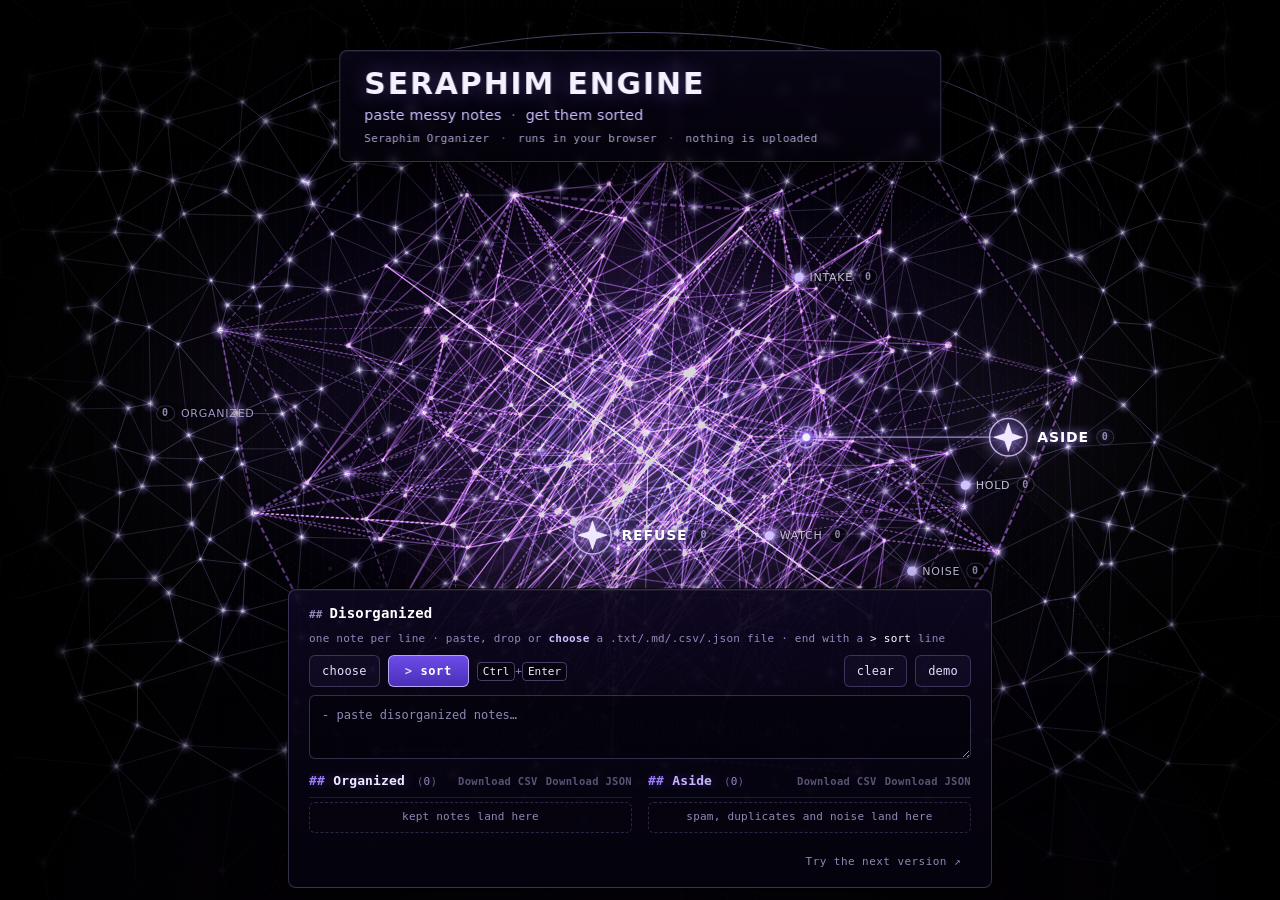
==== commit 4cf726e5: "status: over-cap skip names the dropped range (last N lines, lines 4001–4000+N); polish only, hero/i" ====
--- a/docs/index.html
+++ b/docs/index.html
@@ -5244,7 +5244,8 @@
   const sk=res.skipped||{command:0,overCap:0}, skips=[];
   if(sk.command) skips.push(sk.command+' command line'+(sk.command===1?'':'s')+' skipped');
   if(sk.header) skips.push('1 header row read as column names');
-  if(sk.overCap) skips.push(sk.overCap+' line'+(sk.overCap===1?'':'s')+' over the '+CAP+'-line cap skipped');
+  if(sk.overCap===1) skips.push('last 1 line skipped (line '+(CAP+1)+', over the '+CAP+'-line cap)');
+  else if(sk.overCap) skips.push('last '+sk.overCap+' lines skipped (lines '+(CAP+1)+'–'+(CAP+sk.overCap)+', over the '+CAP+'-line cap)');
   return 'sorted '+n+' line'+(n===1?'':'s')+': <b>'+res.counts.admit+'</b> organized, <b>'+res.counts.refuse+'</b> aside'+(parts.length?' <span class="lanesMsg">· '+parts.join(' · ')+'</span>':'')+(skips.length?' <span class="skipMsg">· '+skips.join(' · ')+'</span>':'');
 }
 function render(res){
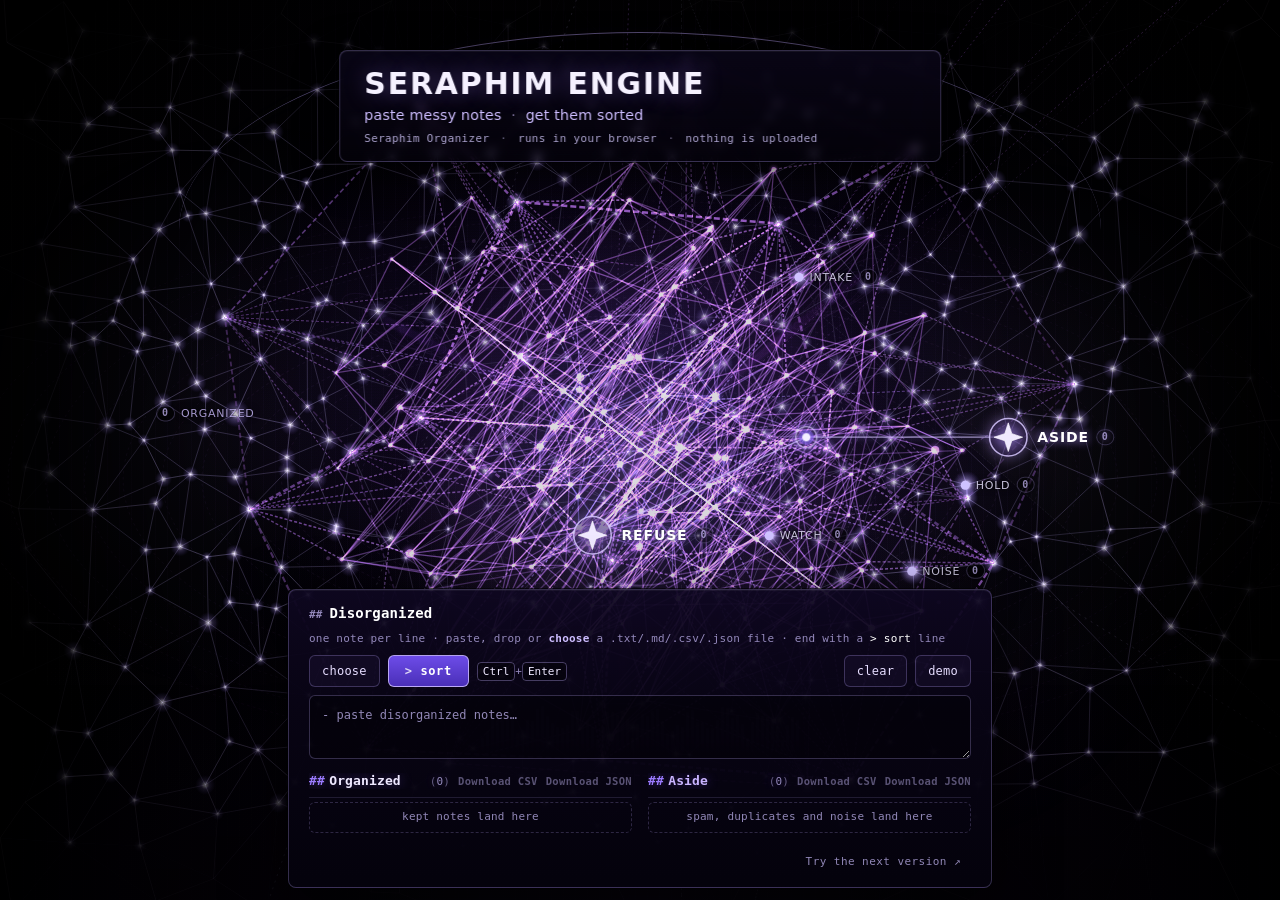
==== commit a7ded341: "polish: ≥44px mobile tray rows; lane labels fade when crowded; Organized (n) count unclipped at ~360" ====
--- a/docs/index.html
+++ b/docs/index.html
@@ -1224,6 +1224,21 @@
 /* "Try the next version": a 44px-tall tap area at every width (was 19px tall at 600 and 1280) */
 #sortDesk #vnextLink{box-sizing:border-box;display:inline-flex!important;align-items:center;min-height:44px!important;bottom:3px!important;padding:0 10px!important}
 @media (prefers-reduced-motion:reduce){#sortDesk details.folder,#sortDesk details.folder *{transition:none!important;animation:none!important}}
+
+/* polish 2026-10-01: (1) ≥44px tap targets on mobile tray rows (2) lane labels fade when crowded
+   (3) ## Organized/Aside (n) count never clipped at ~360px. Hero / ## Disorganized / palette untouched. */
+#sortDesk #sortedFigures .tray h3{display:flex!important;align-items:baseline;gap:4px;overflow:hidden;white-space:nowrap;text-overflow:clip}
+#sortDesk #sortedFigures .tray h3 .hash{flex:none}
+#sortDesk #sortedFigures .tray h3 .trayLabel{flex:1 1 auto;min-width:0;overflow:hidden;text-overflow:ellipsis}
+#sortDesk #sortedFigures .tray h3 .count{flex:none;margin-left:0!important}
+@media (max-width:480px),(pointer:coarse){
+  #sortDesk #sortedFigures .chipFig{box-sizing:border-box;min-height:44px!important;align-items:center!important;padding:8px 6px!important}
+  #sortDesk #sortedFigures details.folder>summary{min-height:44px}
+}
+#lanes .lane .nm,#lanes .star .nm{transition:opacity .35s ease}
+body.lanesCrowded #lanes .lane .nm{opacity:.22}
+body.lanesCrowded #lanes .star .nm{opacity:.42}
+@media (prefers-reduced-motion:reduce){#lanes .lane .nm,#lanes .star .nm{transition:none}}
 </style>
 </head>
 <body>
@@ -1271,12 +1286,12 @@
   <div id="sortedFigures">
     <div id="folderBar" hidden><button type="button" id="foldAll" aria-controls="figAdmit figRelease" aria-expanded="false">Expand all</button></div>
     <div class="tray admit" id="trayAdmit">
-      <h3><span class="hash">## </span>Organized <span class="count" id="figAdmitN">0</span></h3>
+      <h3><span class="hash">## </span><span class="trayLabel">Organized</span> <span class="count" id="figAdmitN">0</span></h3>
       <div class="dl"><button type="button" id="exportAdmitCsv" disabled>Download CSV</button><button type="button" id="exportAdmitJson" disabled>Download JSON</button></div>
       <div class="chips" id="figAdmit"><div class="empty">kept notes land here</div></div>
     </div>
     <div class="tray release" id="trayRelease">
-      <h3><span class="hash">## </span>Aside <span class="count" id="figReleaseN">0</span></h3>
+      <h3><span class="hash">## </span><span class="trayLabel">Aside</span> <span class="count" id="figReleaseN">0</span></h3>
       <div class="dl"><button type="button" id="exportReleaseCsv" disabled>Download CSV</button><button type="button" id="exportReleaseJson" disabled>Download JSON</button></div>
       <div class="chips" id="figRelease"><div class="empty">spam, duplicates and noise land here</div></div>
     </div>
@@ -5342,12 +5357,13 @@
   const el=document.getElementById("sortDesk")||document.getElementById("uploadBox"); const r=el?el.getBoundingClientRect():null; _deskTopCache={t:now,v:r&&r.height?r.top:null}; return _deskTopCache.v; }
 (function laneLoop(){
   const els={}; for(const k of Object.keys(LANE_POS.wide)) els[k]=$(k);
-  const wr=$("wireRefuse"), wa=$("wireAside"); let last="";
+  const wr=$("wireRefuse"), wa=$("wireAside"); let last="", lastCrowd="";
   function tick(){
     const h=_sealHub, set=(W<=900?LANE_POS.narrow:LANE_POS.wide);
     if(h&&h.s>1){
       const P={}; for(const k in set){const [ux,uy]=set[k]; P[k]=[h.cx+ux*h.s,h.cy+uy*h.s];}
       /* clearance: keep every lane (and each star's full glow) above the desk, at every breakpoint */
+      let crowded=false;
       const dt=deskTop(); if(dt!=null){
         /* refine: when the desk rises, first lift the whole lane set (not past the title card), then compress it
            toward its top lane, so lanes keep their arrangement instead of piling into one row; hard clamp stays below */
@@ -5356,7 +5372,7 @@
         let need=0, minY=1e9; for(const k in P){ need=Math.min(need,(dt-padOf(k))-P[k][1]); minY=Math.min(minY,P[k][1]-(k.startsWith("star")?22:10)); }
         if(need<0){ const up=Math.max(need,Math.min(0,topLim-minY)); for(const k in P) P[k][1]+=up;
           let kk=1; const y0=minY+up+(W<=900?16:22); for(const k in P){ const dy=P[k][1]-y0; if(dy>1) kk=Math.min(kk,((dt-padOf(k))-y0)/dy); }
-          kk=Math.max(0.25,kk); if(kk<1) for(const k in P){ const dy=P[k][1]-y0; if(dy>0) P[k][1]=y0+dy*kk; } }
+          kk=Math.max(0.25,kk); if(kk<1){ crowded=true; for(const k in P){ const dy=P[k][1]-y0; if(dy>0) P[k][1]=y0+dy*kk; } } }
         for(const k in P){ const pad=(k==="starRefuse"||k==="starAside")?(W<=900?34:54):(k==="gateNode"?16:14); if(P[k][1]>dt-pad){ P[k][1]=dt-pad; } } }
       window.__laneXY=P;
       const key=Object.values(P).map(p=>p[0].toFixed(0)+","+p[1].toFixed(0)).join(";");
@@ -5365,6 +5381,10 @@
         const g=P.gateNode; [[wr,P.starRefuse],[wa,P.starAside]].forEach(([ln,p])=>{ln.setAttribute("x1",g[0].toFixed(1));ln.setAttribute("y1",g[1].toFixed(1));ln.setAttribute("x2",p[0].toFixed(1));ln.setAttribute("y2",p[1].toFixed(1));});
         document.body.classList.add("lanesReady");
       }
+      /* fade name labels when desk compression packed the set, or when any two .nm boxes actually overlap */
+      if(!crowded){ const nms=[]; for(const k in els){ const el=els[k]; if(!el||k==="gateNode") continue; const nm=el.querySelector(".nm"); if(!nm) continue; const r=nm.getBoundingClientRect(); if(r.width>1&&r.height>1) nms.push(r); }
+        for(let i=0;i<nms.length&&!crowded;i++) for(let j=i+1;j<nms.length;j++){ const a=nms[i],b=nms[j]; if(a.left<b.right&&a.right>b.left&&a.top<b.bottom&&a.bottom>b.top) crowded=true; } }
+      const ck=crowded?"1":"0"; if(ck!==lastCrowd){ lastCrowd=ck; document.body.classList.toggle("lanesCrowded",crowded); }
     }
     requestAnimationFrame(tick);
   }
